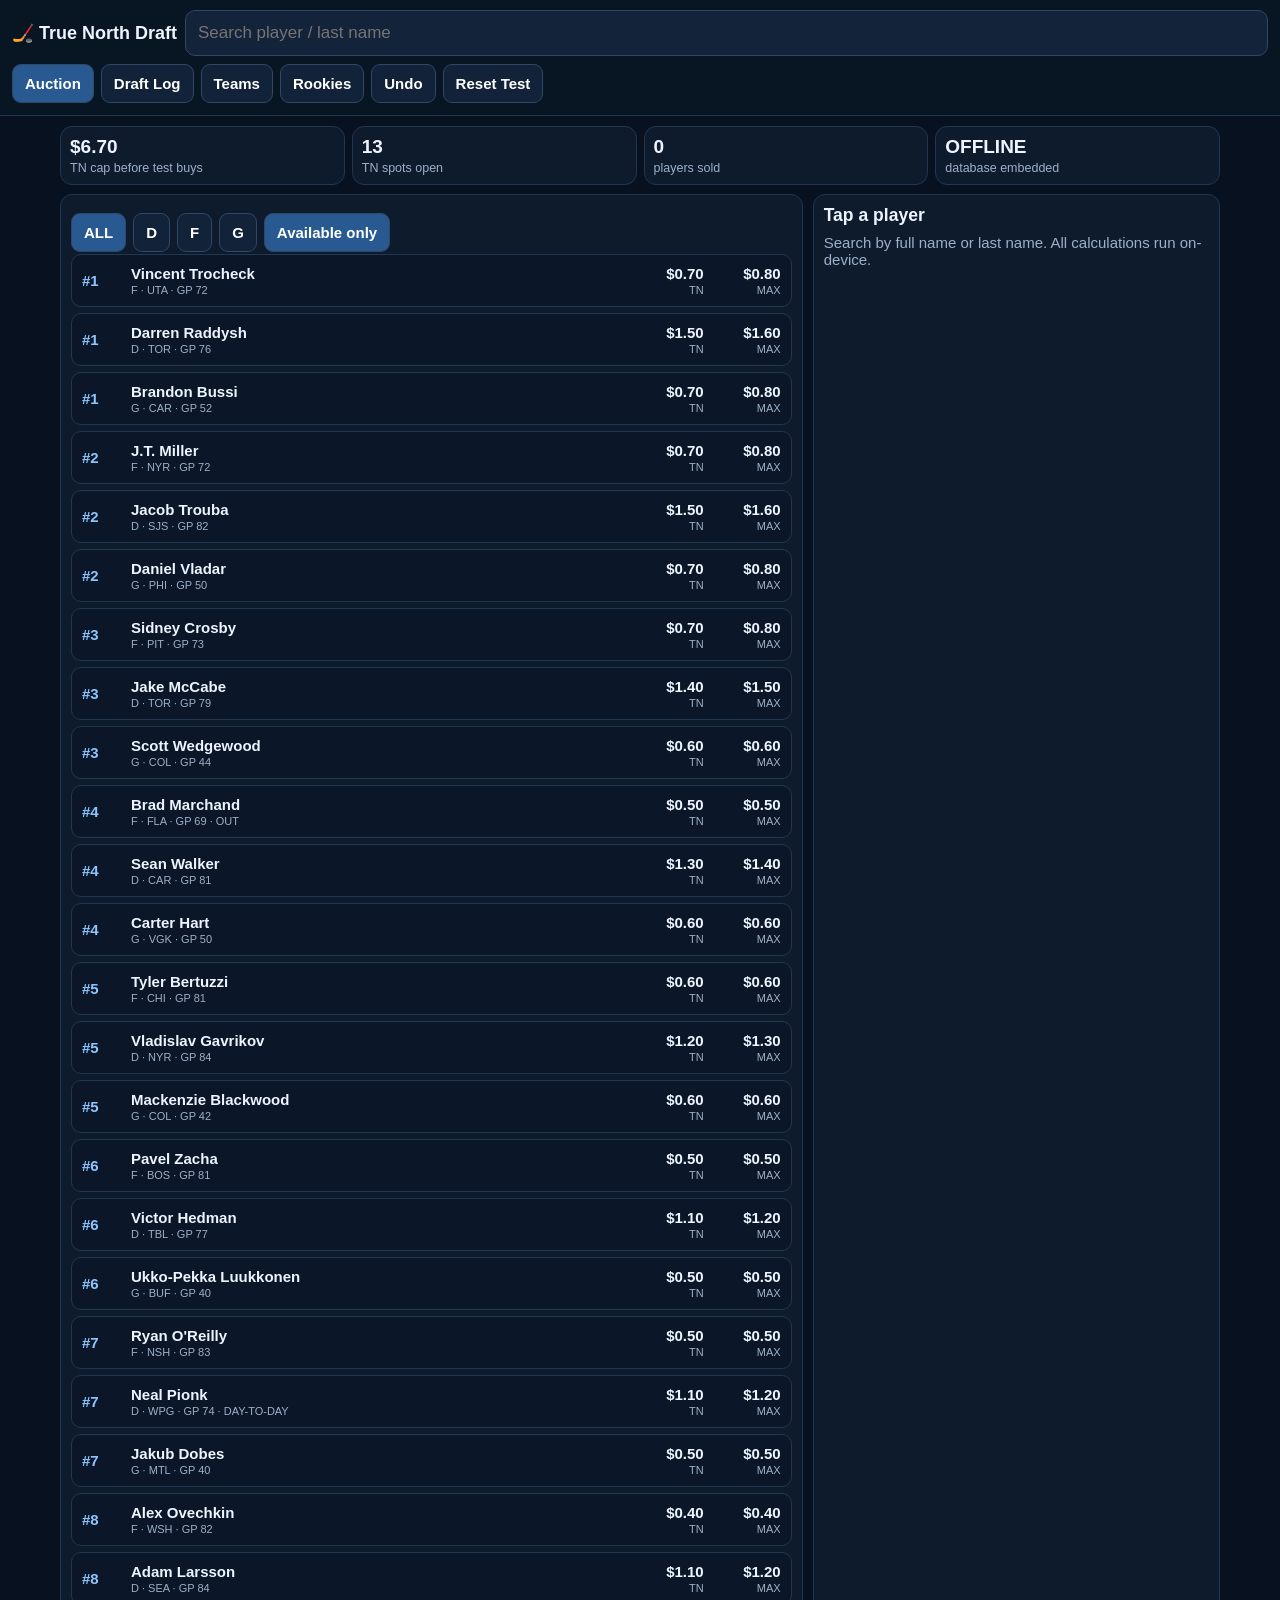
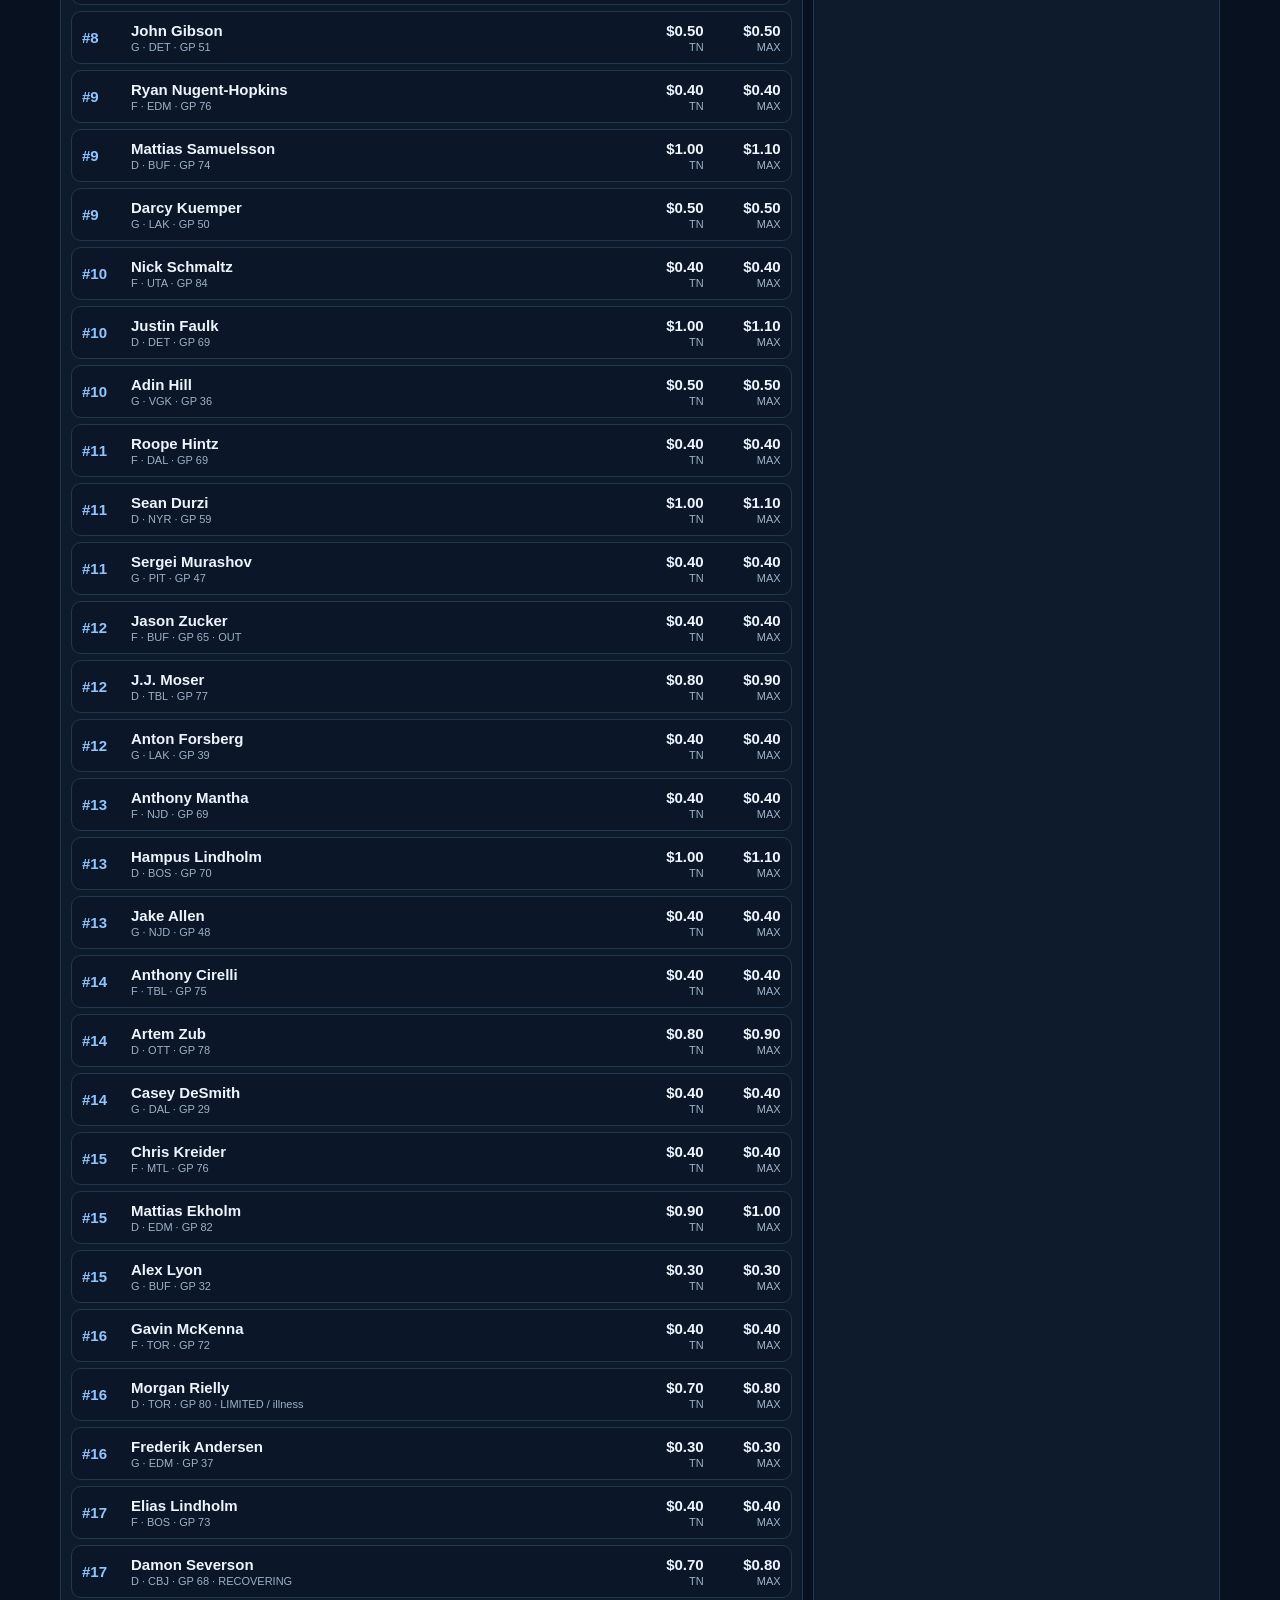
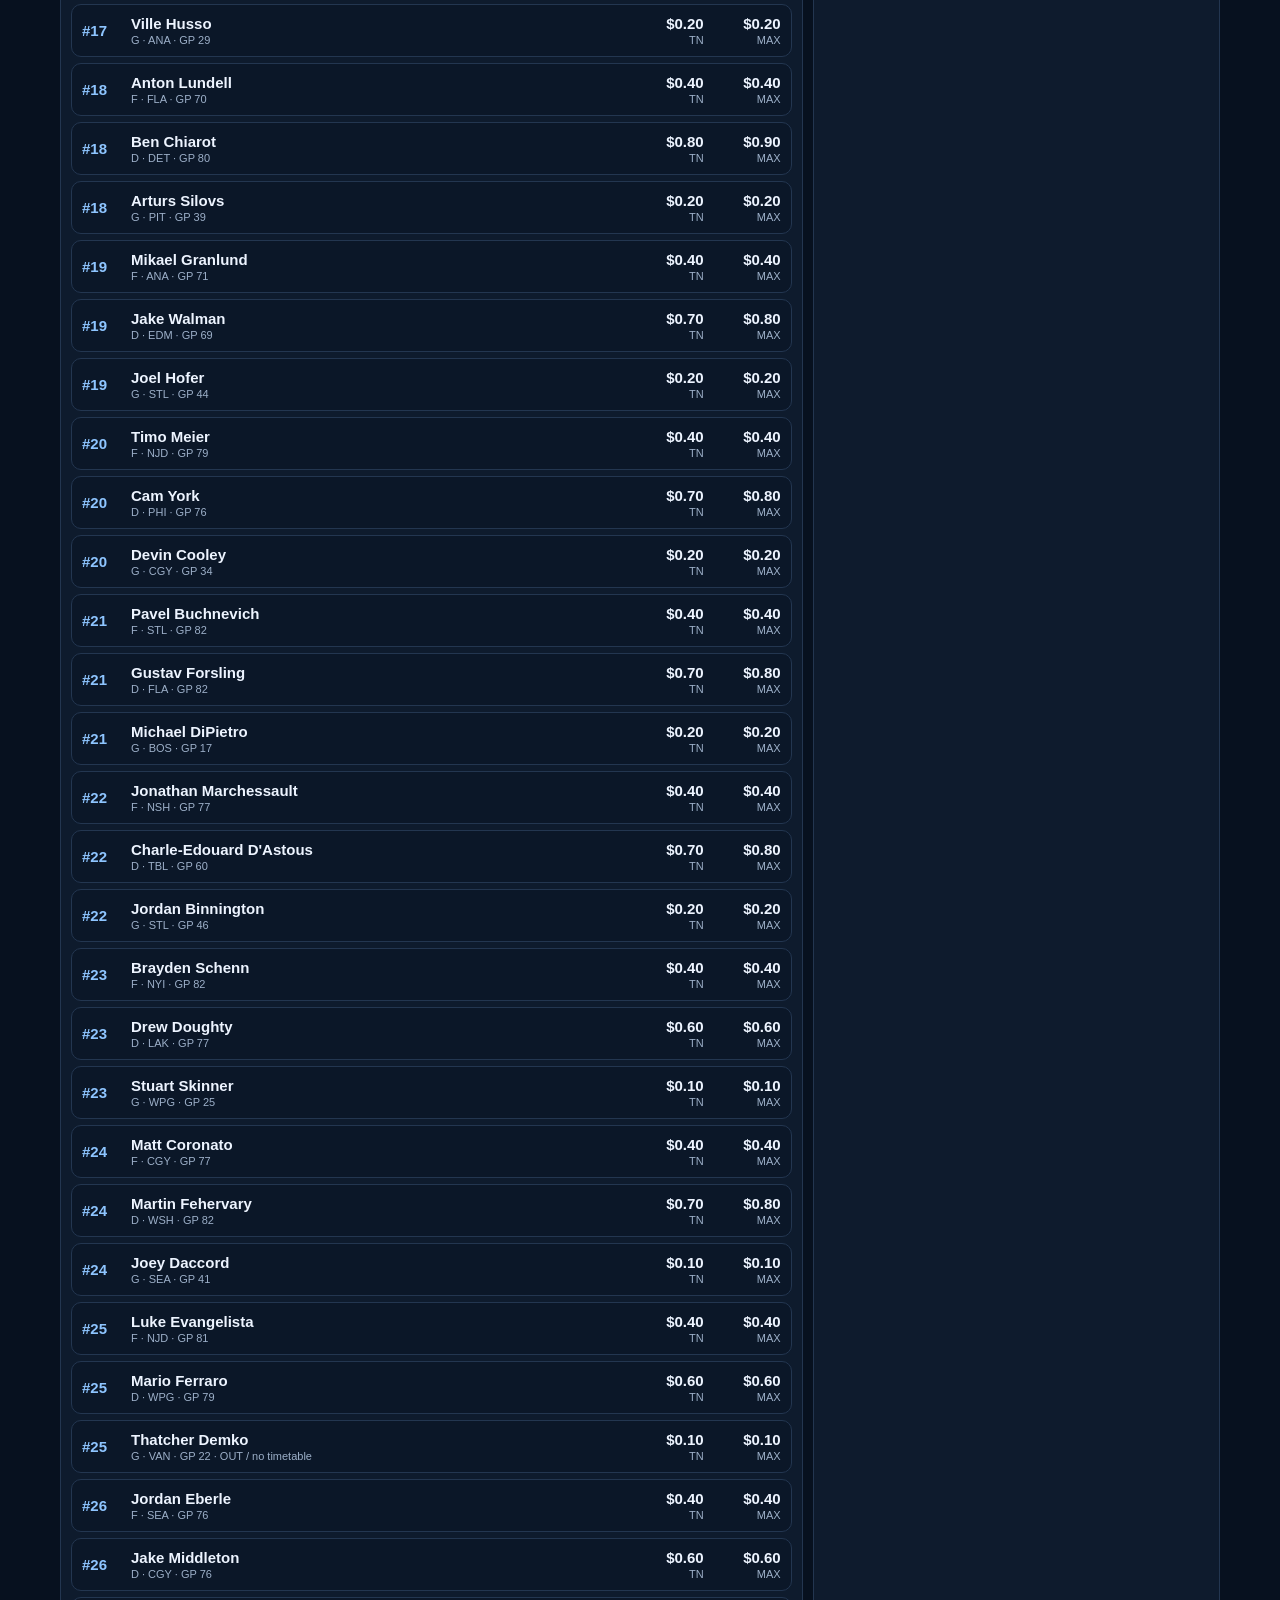
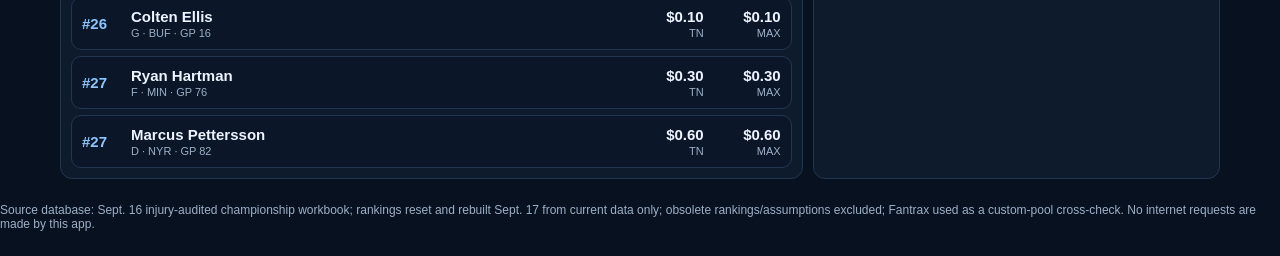
==== index.html @ 1d2c08a3 "Add files via upload" ====
<!doctype html>
<html lang="en">
<head>
<meta charset="utf-8">
<meta name="viewport" content="width=device-width,initial-scale=1,viewport-fit=cover">
<meta name="apple-mobile-web-app-capable" content="yes">
<meta name="apple-mobile-web-app-title" content="True North Draft">
<meta name="theme-color" content="#07111f">
<title>True North Draft Room</title>
<link rel="stylesheet" href="style.css">
</head>
<body>
<div class="top"><div class="row"><div class="brand">🏒 True North Draft</div><input id="q" class="search" placeholder="Search player / last name"></div>
<div class="tabs"><button class="on" data-tab="auction">Auction</button><button data-tab="draft">Draft Log</button><button data-tab="teams">Teams</button><button data-tab="rookies">Rookies</button><button id="undo">Undo</button><button id="reset">Reset Test</button></div></div>
<div class="wrap">
<div id="previewWarning" class="notice"><b>Database loaded in this file.</b> If this message remains visible and buttons do not respond, iPad Files/Quick Look is showing a static preview. The app itself must be opened by a browser/app that executes HTML; the player list below is a static fallback proving the data is embedded.</div>
<div id="summary" class="summary"><div class="stat"><b>$6.70</b><small>TN cap before test buys</small></div><div class="stat"><b>13</b><small>TN spots open</small></div><div class="stat"><b>0</b><small>players sold</small></div><div class="stat"><b>OFFLINE</b><small>database embedded</small></div></div>
<div id="auction" class="tab"><div class="grid"><div class="card"><div class="filters"><button class="on" data-pos="ALL">ALL</button><button data-pos="D">D</button><button data-pos="F">F</button><button data-pos="G">G</button><button id="avail" class="on">Available only</button></div><div id="plist" class="list"><button class="player static-player" type="button" data-player="Vincent Trocheck"><span class="rank">#1</span><span class="pname"><b>Vincent Trocheck</b><small>F · UTA · GP 72</small></span><span class="money">$0.70<small>TN</small></span><span class="money">$0.80<small>MAX</small></span></button>
<button class="player static-player" type="button" data-player="Darren Raddysh"><span class="rank">#1</span><span class="pname"><b>Darren Raddysh</b><small>D · TOR · GP 76</small></span><span class="money">$1.50<small>TN</small></span><span class="money">$1.60<small>MAX</small></span></button>
<button class="player static-player" type="button" data-player="Brandon Bussi"><span class="rank">#1</span><span class="pname"><b>Brandon Bussi</b><small>G · CAR · GP 52</small></span><span class="money">$0.70<small>TN</small></span><span class="money">$0.80<small>MAX</small></span></button>
<button class="player static-player" type="button" data-player="J.T. Miller"><span class="rank">#2</span><span class="pname"><b>J.T. Miller</b><small>F · NYR · GP 72</small></span><span class="money">$0.70<small>TN</small></span><span class="money">$0.80<small>MAX</small></span></button>
<button class="player static-player" type="button" data-player="Jacob Trouba"><span class="rank">#2</span><span class="pname"><b>Jacob Trouba</b><small>D · SJS · GP 82</small></span><span class="money">$1.50<small>TN</small></span><span class="money">$1.60<small>MAX</small></span></button>
<button class="player static-player" type="button" data-player="Daniel Vladar"><span class="rank">#2</span><span class="pname"><b>Daniel Vladar</b><small>G · PHI · GP 50</small></span><span class="money">$0.70<small>TN</small></span><span class="money">$0.80<small>MAX</small></span></button>
<button class="player static-player" type="button" data-player="Sidney Crosby"><span class="rank">#3</span><span class="pname"><b>Sidney Crosby</b><small>F · PIT · GP 73</small></span><span class="money">$0.70<small>TN</small></span><span class="money">$0.80<small>MAX</small></span></button>
<button class="player static-player" type="button" data-player="Jake McCabe"><span class="rank">#3</span><span class="pname"><b>Jake McCabe</b><small>D · TOR · GP 79</small></span><span class="money">$1.40<small>TN</small></span><span class="money">$1.50<small>MAX</small></span></button>
<button class="player static-player" type="button" data-player="Scott Wedgewood"><span class="rank">#3</span><span class="pname"><b>Scott Wedgewood</b><small>G · COL · GP 44</small></span><span class="money">$0.60<small>TN</small></span><span class="money">$0.60<small>MAX</small></span></button>
<button class="player static-player" type="button" data-player="Brad Marchand"><span class="rank">#4</span><span class="pname"><b>Brad Marchand</b><small>F · FLA · GP 69 · OUT</small></span><span class="money">$0.50<small>TN</small></span><span class="money">$0.50<small>MAX</small></span></button>
<button class="player static-player" type="button" data-player="Sean Walker"><span class="rank">#4</span><span class="pname"><b>Sean Walker</b><small>D · CAR · GP 81</small></span><span class="money">$1.30<small>TN</small></span><span class="money">$1.40<small>MAX</small></span></button>
<button class="player static-player" type="button" data-player="Carter Hart"><span class="rank">#4</span><span class="pname"><b>Carter Hart</b><small>G · VGK · GP 50</small></span><span class="money">$0.60<small>TN</small></span><span class="money">$0.60<small>MAX</small></span></button>
<button class="player static-player" type="button" data-player="Tyler Bertuzzi"><span class="rank">#5</span><span class="pname"><b>Tyler Bertuzzi</b><small>F · CHI · GP 81</small></span><span class="money">$0.60<small>TN</small></span><span class="money">$0.60<small>MAX</small></span></button>
<button class="player static-player" type="button" data-player="Vladislav Gavrikov"><span class="rank">#5</span><span class="pname"><b>Vladislav Gavrikov</b><small>D · NYR · GP 84</small></span><span class="money">$1.20<small>TN</small></span><span class="money">$1.30<small>MAX</small></span></button>
<button class="player static-player" type="button" data-player="Mackenzie Blackwood"><span class="rank">#5</span><span class="pname"><b>Mackenzie Blackwood</b><small>G · COL · GP 42</small></span><span class="money">$0.60<small>TN</small></span><span class="money">$0.60<small>MAX</small></span></button>
<button class="player static-player" type="button" data-player="Pavel Zacha"><span class="rank">#6</span><span class="pname"><b>Pavel Zacha</b><small>F · BOS · GP 81</small></span><span class="money">$0.50<small>TN</small></span><span class="money">$0.50<small>MAX</small></span></button>
<button class="player static-player" type="button" data-player="Victor Hedman"><span class="rank">#6</span><span class="pname"><b>Victor Hedman</b><small>D · TBL · GP 77</small></span><span class="money">$1.10<small>TN</small></span><span class="money">$1.20<small>MAX</small></span></button>
<button class="player static-player" type="button" data-player="Ukko-Pekka Luukkonen"><span class="rank">#6</span><span class="pname"><b>Ukko-Pekka Luukkonen</b><small>G · BUF · GP 40</small></span><span class="money">$0.50<small>TN</small></span><span class="money">$0.50<small>MAX</small></span></button>
<button class="player static-player" type="button" data-player="Ryan O&#x27;Reilly"><span class="rank">#7</span><span class="pname"><b>Ryan O&#x27;Reilly</b><small>F · NSH · GP 83</small></span><span class="money">$0.50<small>TN</small></span><span class="money">$0.50<small>MAX</small></span></button>
<button class="player static-player" type="button" data-player="Neal Pionk"><span class="rank">#7</span><span class="pname"><b>Neal Pionk</b><small>D · WPG · GP 74 · DAY-TO-DAY</small></span><span class="money">$1.10<small>TN</small></span><span class="money">$1.20<small>MAX</small></span></button>
<button class="player static-player" type="button" data-player="Jakub Dobes"><span class="rank">#7</span><span class="pname"><b>Jakub Dobes</b><small>G · MTL · GP 40</small></span><span class="money">$0.50<small>TN</small></span><span class="money">$0.50<small>MAX</small></span></button>
<button class="player static-player" type="button" data-player="Alex Ovechkin"><span class="rank">#8</span><span class="pname"><b>Alex Ovechkin</b><small>F · WSH · GP 82</small></span><span class="money">$0.40<small>TN</small></span><span class="money">$0.40<small>MAX</small></span></button>
<button class="player static-player" type="button" data-player="Adam Larsson"><span class="rank">#8</span><span class="pname"><b>Adam Larsson</b><small>D · SEA · GP 84</small></span><span class="money">$1.10<small>TN</small></span><span class="money">$1.20<small>MAX</small></span></button>
<button class="player static-player" type="button" data-player="John Gibson"><span class="rank">#8</span><span class="pname"><b>John Gibson</b><small>G · DET · GP 51</small></span><span class="money">$0.50<small>TN</small></span><span class="money">$0.50<small>MAX</small></span></button>
<button class="player static-player" type="button" data-player="Ryan Nugent-Hopkins"><span class="rank">#9</span><span class="pname"><b>Ryan Nugent-Hopkins</b><small>F · EDM · GP 76</small></span><span class="money">$0.40<small>TN</small></span><span class="money">$0.40<small>MAX</small></span></button>
<button class="player static-player" type="button" data-player="Mattias Samuelsson"><span class="rank">#9</span><span class="pname"><b>Mattias Samuelsson</b><small>D · BUF · GP 74</small></span><span class="money">$1.00<small>TN</small></span><span class="money">$1.10<small>MAX</small></span></button>
<button class="player static-player" type="button" data-player="Darcy Kuemper"><span class="rank">#9</span><span class="pname"><b>Darcy Kuemper</b><small>G · LAK · GP 50</small></span><span class="money">$0.50<small>TN</small></span><span class="money">$0.50<small>MAX</small></span></button>
<button class="player static-player" type="button" data-player="Nick Schmaltz"><span class="rank">#10</span><span class="pname"><b>Nick Schmaltz</b><small>F · UTA · GP 84</small></span><span class="money">$0.40<small>TN</small></span><span class="money">$0.40<small>MAX</small></span></button>
<button class="player static-player" type="button" data-player="Justin Faulk"><span class="rank">#10</span><span class="pname"><b>Justin Faulk</b><small>D · DET · GP 69</small></span><span class="money">$1.00<small>TN</small></span><span class="money">$1.10<small>MAX</small></span></button>
<button class="player static-player" type="button" data-player="Adin Hill"><span class="rank">#10</span><span class="pname"><b>Adin Hill</b><small>G · VGK · GP 36</small></span><span class="money">$0.50<small>TN</small></span><span class="money">$0.50<small>MAX</small></span></button>
<button class="player static-player" type="button" data-player="Roope Hintz"><span class="rank">#11</span><span class="pname"><b>Roope Hintz</b><small>F · DAL · GP 69</small></span><span class="money">$0.40<small>TN</small></span><span class="money">$0.40<small>MAX</small></span></button>
<button class="player static-player" type="button" data-player="Sean Durzi"><span class="rank">#11</span><span class="pname"><b>Sean Durzi</b><small>D · NYR · GP 59</small></span><span class="money">$1.00<small>TN</small></span><span class="money">$1.10<small>MAX</small></span></button>
<button class="player static-player" type="button" data-player="Sergei Murashov"><span class="rank">#11</span><span class="pname"><b>Sergei Murashov</b><small>G · PIT · GP 47</small></span><span class="money">$0.40<small>TN</small></span><span class="money">$0.40<small>MAX</small></span></button>
<button class="player static-player" type="button" data-player="Jason Zucker"><span class="rank">#12</span><span class="pname"><b>Jason Zucker</b><small>F · BUF · GP 65 · OUT</small></span><span class="money">$0.40<small>TN</small></span><span class="money">$0.40<small>MAX</small></span></button>
<button class="player static-player" type="button" data-player="J.J. Moser"><span class="rank">#12</span><span class="pname"><b>J.J. Moser</b><small>D · TBL · GP 77</small></span><span class="money">$0.80<small>TN</small></span><span class="money">$0.90<small>MAX</small></span></button>
<button class="player static-player" type="button" data-player="Anton Forsberg"><span class="rank">#12</span><span class="pname"><b>Anton Forsberg</b><small>G · LAK · GP 39</small></span><span class="money">$0.40<small>TN</small></span><span class="money">$0.40<small>MAX</small></span></button>
<button class="player static-player" type="button" data-player="Anthony Mantha"><span class="rank">#13</span><span class="pname"><b>Anthony Mantha</b><small>F · NJD · GP 69</small></span><span class="money">$0.40<small>TN</small></span><span class="money">$0.40<small>MAX</small></span></button>
<button class="player static-player" type="button" data-player="Hampus Lindholm"><span class="rank">#13</span><span class="pname"><b>Hampus Lindholm</b><small>D · BOS · GP 70</small></span><span class="money">$1.00<small>TN</small></span><span class="money">$1.10<small>MAX</small></span></button>
<button class="player static-player" type="button" data-player="Jake Allen"><span class="rank">#13</span><span class="pname"><b>Jake Allen</b><small>G · NJD · GP 48</small></span><span class="money">$0.40<small>TN</small></span><span class="money">$0.40<small>MAX</small></span></button>
<button class="player static-player" type="button" data-player="Anthony Cirelli"><span class="rank">#14</span><span class="pname"><b>Anthony Cirelli</b><small>F · TBL · GP 75</small></span><span class="money">$0.40<small>TN</small></span><span class="money">$0.40<small>MAX</small></span></button>
<button class="player static-player" type="button" data-player="Artem Zub"><span class="rank">#14</span><span class="pname"><b>Artem Zub</b><small>D · OTT · GP 78</small></span><span class="money">$0.80<small>TN</small></span><span class="money">$0.90<small>MAX</small></span></button>
<button class="player static-player" type="button" data-player="Casey DeSmith"><span class="rank">#14</span><span class="pname"><b>Casey DeSmith</b><small>G · DAL · GP 29</small></span><span class="money">$0.40<small>TN</small></span><span class="money">$0.40<small>MAX</small></span></button>
<button class="player static-player" type="button" data-player="Chris Kreider"><span class="rank">#15</span><span class="pname"><b>Chris Kreider</b><small>F · MTL · GP 76</small></span><span class="money">$0.40<small>TN</small></span><span class="money">$0.40<small>MAX</small></span></button>
<button class="player static-player" type="button" data-player="Mattias Ekholm"><span class="rank">#15</span><span class="pname"><b>Mattias Ekholm</b><small>D · EDM · GP 82</small></span><span class="money">$0.90<small>TN</small></span><span class="money">$1.00<small>MAX</small></span></button>
<button class="player static-player" type="button" data-player="Alex Lyon"><span class="rank">#15</span><span class="pname"><b>Alex Lyon</b><small>G · BUF · GP 32</small></span><span class="money">$0.30<small>TN</small></span><span class="money">$0.30<small>MAX</small></span></button>
<button class="player static-player" type="button" data-player="Gavin McKenna"><span class="rank">#16</span><span class="pname"><b>Gavin McKenna</b><small>F · TOR · GP 72</small></span><span class="money">$0.40<small>TN</small></span><span class="money">$0.40<small>MAX</small></span></button>
<button class="player static-player" type="button" data-player="Morgan Rielly"><span class="rank">#16</span><span class="pname"><b>Morgan Rielly</b><small>D · TOR · GP 80 · LIMITED / illness</small></span><span class="money">$0.70<small>TN</small></span><span class="money">$0.80<small>MAX</small></span></button>
<button class="player static-player" type="button" data-player="Frederik Andersen"><span class="rank">#16</span><span class="pname"><b>Frederik Andersen</b><small>G · EDM · GP 37</small></span><span class="money">$0.30<small>TN</small></span><span class="money">$0.30<small>MAX</small></span></button>
<button class="player static-player" type="button" data-player="Elias Lindholm"><span class="rank">#17</span><span class="pname"><b>Elias Lindholm</b><small>F · BOS · GP 73</small></span><span class="money">$0.40<small>TN</small></span><span class="money">$0.40<small>MAX</small></span></button>
<button class="player static-player" type="button" data-player="Damon Severson"><span class="rank">#17</span><span class="pname"><b>Damon Severson</b><small>D · CBJ · GP 68 · RECOVERING</small></span><span class="money">$0.70<small>TN</small></span><span class="money">$0.80<small>MAX</small></span></button>
<button class="player static-player" type="button" data-player="Ville Husso"><span class="rank">#17</span><span class="pname"><b>Ville Husso</b><small>G · ANA · GP 29</small></span><span class="money">$0.20<small>TN</small></span><span class="money">$0.20<small>MAX</small></span></button>
<button class="player static-player" type="button" data-player="Anton Lundell"><span class="rank">#18</span><span class="pname"><b>Anton Lundell</b><small>F · FLA · GP 70</small></span><span class="money">$0.40<small>TN</small></span><span class="money">$0.40<small>MAX</small></span></button>
<button class="player static-player" type="button" data-player="Ben Chiarot"><span class="rank">#18</span><span class="pname"><b>Ben Chiarot</b><small>D · DET · GP 80</small></span><span class="money">$0.80<small>TN</small></span><span class="money">$0.90<small>MAX</small></span></button>
<button class="player static-player" type="button" data-player="Arturs Silovs"><span class="rank">#18</span><span class="pname"><b>Arturs Silovs</b><small>G · PIT · GP 39</small></span><span class="money">$0.20<small>TN</small></span><span class="money">$0.20<small>MAX</small></span></button>
<button class="player static-player" type="button" data-player="Mikael Granlund"><span class="rank">#19</span><span class="pname"><b>Mikael Granlund</b><small>F · ANA · GP 71</small></span><span class="money">$0.40<small>TN</small></span><span class="money">$0.40<small>MAX</small></span></button>
<button class="player static-player" type="button" data-player="Jake Walman"><span class="rank">#19</span><span class="pname"><b>Jake Walman</b><small>D · EDM · GP 69</small></span><span class="money">$0.70<small>TN</small></span><span class="money">$0.80<small>MAX</small></span></button>
<button class="player static-player" type="button" data-player="Joel Hofer"><span class="rank">#19</span><span class="pname"><b>Joel Hofer</b><small>G · STL · GP 44</small></span><span class="money">$0.20<small>TN</small></span><span class="money">$0.20<small>MAX</small></span></button>
<button class="player static-player" type="button" data-player="Timo Meier"><span class="rank">#20</span><span class="pname"><b>Timo Meier</b><small>F · NJD · GP 79</small></span><span class="money">$0.40<small>TN</small></span><span class="money">$0.40<small>MAX</small></span></button>
<button class="player static-player" type="button" data-player="Cam York"><span class="rank">#20</span><span class="pname"><b>Cam York</b><small>D · PHI · GP 76</small></span><span class="money">$0.70<small>TN</small></span><span class="money">$0.80<small>MAX</small></span></button>
<button class="player static-player" type="button" data-player="Devin Cooley"><span class="rank">#20</span><span class="pname"><b>Devin Cooley</b><small>G · CGY · GP 34</small></span><span class="money">$0.20<small>TN</small></span><span class="money">$0.20<small>MAX</small></span></button>
<button class="player static-player" type="button" data-player="Pavel Buchnevich"><span class="rank">#21</span><span class="pname"><b>Pavel Buchnevich</b><small>F · STL · GP 82</small></span><span class="money">$0.40<small>TN</small></span><span class="money">$0.40<small>MAX</small></span></button>
<button class="player static-player" type="button" data-player="Gustav Forsling"><span class="rank">#21</span><span class="pname"><b>Gustav Forsling</b><small>D · FLA · GP 82</small></span><span class="money">$0.70<small>TN</small></span><span class="money">$0.80<small>MAX</small></span></button>
<button class="player static-player" type="button" data-player="Michael DiPietro"><span class="rank">#21</span><span class="pname"><b>Michael DiPietro</b><small>G · BOS · GP 17</small></span><span class="money">$0.20<small>TN</small></span><span class="money">$0.20<small>MAX</small></span></button>
<button class="player static-player" type="button" data-player="Jonathan Marchessault"><span class="rank">#22</span><span class="pname"><b>Jonathan Marchessault</b><small>F · NSH · GP 77</small></span><span class="money">$0.40<small>TN</small></span><span class="money">$0.40<small>MAX</small></span></button>
<button class="player static-player" type="button" data-player="Charle-Edouard D&#x27;Astous"><span class="rank">#22</span><span class="pname"><b>Charle-Edouard D&#x27;Astous</b><small>D · TBL · GP 60</small></span><span class="money">$0.70<small>TN</small></span><span class="money">$0.80<small>MAX</small></span></button>
<button class="player static-player" type="button" data-player="Jordan Binnington"><span class="rank">#22</span><span class="pname"><b>Jordan Binnington</b><small>G · STL · GP 46</small></span><span class="money">$0.20<small>TN</small></span><span class="money">$0.20<small>MAX</small></span></button>
<button class="player static-player" type="button" data-player="Brayden Schenn"><span class="rank">#23</span><span class="pname"><b>Brayden Schenn</b><small>F · NYI · GP 82</small></span><span class="money">$0.40<small>TN</small></span><span class="money">$0.40<small>MAX</small></span></button>
<button class="player static-player" type="button" data-player="Drew Doughty"><span class="rank">#23</span><span class="pname"><b>Drew Doughty</b><small>D · LAK · GP 77</small></span><span class="money">$0.60<small>TN</small></span><span class="money">$0.60<small>MAX</small></span></button>
<button class="player static-player" type="button" data-player="Stuart Skinner"><span class="rank">#23</span><span class="pname"><b>Stuart Skinner</b><small>G · WPG · GP 25</small></span><span class="money">$0.10<small>TN</small></span><span class="money">$0.10<small>MAX</small></span></button>
<button class="player static-player" type="button" data-player="Matt Coronato"><span class="rank">#24</span><span class="pname"><b>Matt Coronato</b><small>F · CGY · GP 77</small></span><span class="money">$0.40<small>TN</small></span><span class="money">$0.40<small>MAX</small></span></button>
<button class="player static-player" type="button" data-player="Martin Fehervary"><span class="rank">#24</span><span class="pname"><b>Martin Fehervary</b><small>D · WSH · GP 82</small></span><span class="money">$0.70<small>TN</small></span><span class="money">$0.80<small>MAX</small></span></button>
<button class="player static-player" type="button" data-player="Joey Daccord"><span class="rank">#24</span><span class="pname"><b>Joey Daccord</b><small>G · SEA · GP 41</small></span><span class="money">$0.10<small>TN</small></span><span class="money">$0.10<small>MAX</small></span></button>
<button class="player static-player" type="button" data-player="Luke Evangelista"><span class="rank">#25</span><span class="pname"><b>Luke Evangelista</b><small>F · NJD · GP 81</small></span><span class="money">$0.40<small>TN</small></span><span class="money">$0.40<small>MAX</small></span></button>
<button class="player static-player" type="button" data-player="Mario Ferraro"><span class="rank">#25</span><span class="pname"><b>Mario Ferraro</b><small>D · WPG · GP 79</small></span><span class="money">$0.60<small>TN</small></span><span class="money">$0.60<small>MAX</small></span></button>
<button class="player static-player" type="button" data-player="Thatcher Demko"><span class="rank">#25</span><span class="pname"><b>Thatcher Demko</b><small>G · VAN · GP 22 · OUT / no timetable</small></span><span class="money">$0.10<small>TN</small></span><span class="money">$0.10<small>MAX</small></span></button>
<button class="player static-player" type="button" data-player="Jordan Eberle"><span class="rank">#26</span><span class="pname"><b>Jordan Eberle</b><small>F · SEA · GP 76</small></span><span class="money">$0.40<small>TN</small></span><span class="money">$0.40<small>MAX</small></span></button>
<button class="player static-player" type="button" data-player="Jake Middleton"><span class="rank">#26</span><span class="pname"><b>Jake Middleton</b><small>D · CGY · GP 76</small></span><span class="money">$0.60<small>TN</small></span><span class="money">$0.60<small>MAX</small></span></button>
<button class="player static-player" type="button" data-player="Colten Ellis"><span class="rank">#26</span><span class="pname"><b>Colten Ellis</b><small>G · BUF · GP 16</small></span><span class="money">$0.10<small>TN</small></span><span class="money">$0.10<small>MAX</small></span></button>
<button class="player static-player" type="button" data-player="Ryan Hartman"><span class="rank">#27</span><span class="pname"><b>Ryan Hartman</b><small>F · MIN · GP 76</small></span><span class="money">$0.30<small>TN</small></span><span class="money">$0.30<small>MAX</small></span></button>
<button class="player static-player" type="button" data-player="Marcus Pettersson"><span class="rank">#27</span><span class="pname"><b>Marcus Pettersson</b><small>D · NYR · GP 82</small></span><span class="money">$0.60<small>TN</small></span><span class="money">$0.60<small>MAX</small></span></button></div></div>
<div id="detail" class="card detail"><h3>Tap a player</h3><div class="muted">Search by full name or last name. All calculations run on-device.</div></div></div></div>
<div id="draft" class="tab hidden"><div class="card"><h3>Test Draft Log</h3><div id="draftlog"></div></div></div>
<div id="teams" class="tab hidden"><div id="teamgrid" class="teams"></div></div>
<div id="rookies" class="tab hidden"><div class="card"><h3>Rookie Board <small class="muted">30 ranked prospects</small></h3><div id="rlist" class="list"><div class="player rookie-static"><span class="rank">#1</span><span class="pname"><b>Gavin McKenna</b><small>TOR • 2026 • Rd 1, pick 1 in round • #1 overall</small><small>Exceptional consensus No. 1: preferred scouting sources and draft pedigree align; statistics are supporting evidence only.</small></span><span>F</span><span></span></div><div class="player rookie-static"><span class="rank">#2</span><span class="pname"><b>Ivar Stenberg</b><small>SJS • 2026 • Rd 1, pick 2 in round • #2 overall</small><small>Exceptional consensus No. 2. Strong evaluator convergence is decisive and is not overridden by pool-position adjustments or statistics.</small></span><span>F</span><span></span></div><div class="player rookie-static"><span class="rank">#3</span><span class="pname"><b>Chase Reid</b><small>SEA • 2026 • Rd 1, pick 7 in round • #7 overall</small><small>First defenseman: preferred scouts project No. 1-D/dynamic top-end upside; Central Scouting and Dobber strongly corroborate. Elite offensive/PP1 archetype fits True North.</small></span><span>D</span><span></span></div><div class="player rookie-static"><span class="rank">#4</span><span class="pname"><b>Carson Carels</b><small>CGY • 2026 • Rd 1, pick 6 in round • #6 overall</small><small>Button-level No. 1-D projection plus strong Central Scouting placement. High-end offensive/PP potential; ranked from scouting projection, not junior production.</small></span><span>D</span><span></span></div><div class="player rookie-static"><span class="rank">#5</span><span class="pname"><b>Alberts Smits</b><small>NYR • 2026 • Rd 1, pick 5 in round • #5 overall</small><small>Elite 2026 scouting/draft pedigree, Central Scouting No. 2 International and top-pair projection. Dobber disagreement is an audit flag, not an automatic downgrade.</small></span><span>D</span><span></span></div><div class="player rookie-static"><span class="rank">#6</span><span class="pname"><b>Daxon Rudolph</b><small>BUF • 2026 • Rd 1, pick 4 in round • #4 overall</small><small>Very high ceiling and elite recent pedigree. Preferred scouting keeps him in the premium D tier; production supports but does not drive the rank.</small></span><span>D</span><span></span></div><div class="player rookie-static"><span class="rank">#7</span><span class="pname"><b>Caleb Malhotra</b><small>VAN • 2026 • Rd 1, pick 3 in round • #3 overall</small><small>Top 2026 draft/scouting pedigree and strong forward projection; ranked ahead of older prospects whose case relies more heavily on development statistics.</small></span><span>F</span><span></span></div><div class="player rookie-static"><span class="rank">#8</span><span class="pname"><b>Jake O'Brien</b><small>SEA • 2025 • Rd 1, pick 8 in round • #8 overall</small><small>Strong 2025 scouting/draft pedigree plus Dobber Blue Chip designation; broad high-end prospect support.</small></span><span>F</span><span></span></div><div class="player rookie-static"><span class="rank">#9</span><span class="pname"><b>Michael Hage</b><small>MTL • 2024 • Rd 1, pick 21 in round • #21 overall</small><small>Strong original scouting pedigree plus Dobber Blue Chip. Later development confirms rather than replaces the original evaluation.</small></span><span>F</span><span></span></div><div class="player rookie-static"><span class="rank">#10</span><span class="pname"><b>Jackson Smith</b><small>CBJ • 2025 • Rd 1, pick 14 in round • #14 overall</small><small>Strong first-round scouting pedigree plus Dobber Blue Chip and top-pair/offensive-D projection; fits the star-offense D screen.</small></span><span>D</span><span></span></div><div class="player rookie-static"><span class="rank">#11</span><span class="pname"><b>Viggo Bjorck</b><small>WPG • 2026 • Rd 1, pick 8 in round • #8 overall</small><small>Strong recent 2026 scouting/draft pedigree. Statistics remain secondary to the evaluator consensus.</small></span><span>F</span><span></span></div><div class="player rookie-static"><span class="rank">#12</span><span class="pname"><b>Konsta Helenius</b><small>BUF • 2024 • Rd 1, pick 14 in round • #14 overall</small><small>Strong draft-year scouting plus Dobber Blue Chip and high certainty; pro development is confirmation, not the ranking foundation.</small></span><span>F</span><span></span></div><div class="player rookie-static"><span class="rank">#13</span><span class="pname"><b>Keaton Verhoeff</b><small>SJS • 2026 • Rd 1, pick 9 in round • #9 overall</small><small>Excellent 2026 primary scouting and top-pair projection; slightly below the D prospects with stronger No. 1/offensive-driver convergence.</small></span><span>D</span><span></span></div><div class="player rookie-static"><span class="rank">#14</span><span class="pname"><b>Alexander Zharovsky</b><small>MTL • 2025 • Rd 2, pick — in round • #34 overall</small><small>Dobber Blue Chip and strong offensive projection; lower draft capital keeps some translation uncertainty.</small></span><span>F</span><span></span></div><div class="player rookie-static"><span class="rank">#15</span><span class="pname"><b>Cole Reschny</b><small>CGY • 2025 • Rd 1, pick 18 in round • #18 overall</small><small>Dobber Blue Chip plus good first-round scouting pedigree and certainty.</small></span><span>F</span><span></span></div><div class="player rookie-static"><span class="rank">#16</span><span class="pname"><b>Roman Kantserov</b><small>CHI • 2023 • Rd 2, pick — in round • #44 overall</small><small>Dobber Blue Chip with strong current prospect support; older second-round pedigree remains a meaningful counterweight.</small></span><span>F</span><span></span></div><div class="player rookie-static"><span class="rank">#17</span><span class="pname"><b>Carter Bear</b><small>DET • 2025 • Rd 1, pick 13 in round • #13 overall</small><small>Strong recent first-round scouting pedigree and useful multicategory forward projection.</small></span><span>F</span><span></span></div><div class="player rookie-static"><span class="rank">#18</span><span class="pname"><b>Andrew Cristall</b><small>WSH • 2023 • Rd 2, pick — in round • #40 overall</small><small>Dobber Blue Chip and high offensive ceiling; original second-round pedigree/translation questions prevent stats from pushing him higher.</small></span><span>F</span><span></span></div><div class="player rookie-static"><span class="rank">#19</span><span class="pname"><b>Justin Carbonneau</b><small>STL • 2025 • Rd 1, pick 19 in round • #19 overall</small><small>First-round scouting pedigree with scoring upside; below prospects with stronger multi-source convergence.</small></span><span>F</span><span></span></div><div class="player rookie-static"><span class="rank">#20</span><span class="pname"><b>Ilya Protas</b><small>WSH • 2024 • Rd 3, pick — in round • #75 overall</small><small>Dobber Blue Chip is a strong inclusion signal, but third-round pedigree means later production alone cannot create elite certainty.</small></span><span>F</span><span></span></div><div class="player rookie-static"><span class="rank">#21</span><span class="pname"><b>Cameron Reid</b><small>NSH • 2025 • Rd 1, pick 21 in round • #21 overall</small><small>First-round offensive-D upside, but weaker preferred-source convergence than the premium D group.</small></span><span>D</span><span></span></div><div class="player rookie-static"><span class="rank">#22</span><span class="pname"><b>Adam Jiricek</b><small>STL • 2024 • Rd 1, pick 16 in round • #16 overall</small><small>Legitimate first-round NHL-D pedigree; less preferred-scout evidence of elite offensive-star/PP1 ceiling than higher D.</small></span><span>D</span><span></span></div><div class="player rookie-static"><span class="rank">#23</span><span class="pname"><b>Dean Letourneau</b><small>BOS • 2024 • Rd 1, pick 25 in round • #25 overall</small><small>First-round pedigree and upside; development is encouraging but secondary to scouting projection.</small></span><span>F</span><span></span></div><div class="player rookie-static"><span class="rank">#24</span><span class="pname"><b>Bradly Nadeau</b><small>CAR • 2023 • Rd 1, pick 30 in round • #30 overall</small><small>Late-first pedigree with goal/PP upside; translation uncertainty limits confidence despite positive development.</small></span><span>F</span><span></span></div><div class="player rookie-static"><span class="rank">#25</span><span class="pname"><b>Joshua Ravensbergen</b><small>SJS • 2025 • Rd 1, pick 30 in round • #30 overall</small><small>First-round goalie pedigree and starter upside; goalie variance and development horizon reduce MIN-draft priority.</small></span><span>G</span><span></span></div><div class="player rookie-static"><span class="rank">#26</span><span class="pname"><b>Max Plante</b><small>DET • 2024 • Rd 2, pick — in round • #47 overall</small><small>Positive development and skill, but second-round pedigree and translation uncertainty keep him below stronger scouting cases.</small></span><span>F</span><span></span></div><div class="player rookie-static"><span class="rank">#27</span><span class="pname"><b>Xavier Villeneuve</b><small>CHI • 2026 • Rd 2, pick — in round • #34 overall</small><small>Interesting offensive-D/PP upside, but second-round capital and lower scouting certainty keep him below premium D targets.</small></span><span>D</span><span></span></div><div class="player rookie-static"><span class="rank">#28</span><span class="pname"><b>Liam Greentree</b><small>NYR • 2024 • Rd 1, pick 26 in round • #26 overall</small><small>First-round scoring prospect; less high-end preferred-source convergence than players above him.</small></span><span>F</span><span></span></div><div class="player rookie-static"><span class="rank">#29</span><span class="pname"><b>Eric Pohlkamp</b><small>SJS • 2023 • Rd 5, pick — in round • #132 overall</small><small>Offensive tools are interesting, but No. 132 draft pedigree is a major translation warning; NCAA production cannot manufacture star-D certainty.</small></span><span>D</span><span></span></div><div class="player rookie-static"><span class="rank">#30</span><span class="pname"><b>Ryan Ufko</b><small>NSH • 2021 • Rd 4, pick — in round • #115 overall</small><small>Older fourth-round D prospect with encouraging pro development; now needs NHL translation evidence to overcome modest original pedigree.</small></span><span>D</span><span></span></div></div></div></div></div></div>
<div class="foot">Source database: Sept. 16 injury-audited championship workbook; rankings reset and rebuilt Sept. 17 from current data only; obsolete rankings/assumptions excluded; Fantrax used as a custom-pool cross-check. No internet requests are made by this app.</div>
</div>
<script src="data.js"></script>
<script src="app.js"></script>
</body></html>
---- style.css ----
:root{--bg:#07111f;--card:#0e1b2d;--line:#233650;--txt:#edf4ff;--mut:#9db0c9;--good:#39d98a;--warn:#ffbf69;--bad:#ff6b6b;--blue:#5aa9ff}
*{box-sizing:border-box;-webkit-tap-highlight-color:transparent}
html,body{margin:0;background:var(--bg);color:var(--txt);font:15px -apple-system,BlinkMacSystemFont,"Segoe UI",sans-serif}
button,input,select{font:inherit;touch-action:manipulation}
.top{position:sticky;top:0;z-index:20;background:#081522;padding:10px 12px;border-bottom:1px solid var(--line)}
.row{display:flex;gap:8px;align-items:center}.brand{font-weight:800;font-size:18px;white-space:nowrap}
.search{flex:1;min-width:0;background:#13233a;color:white;border:1px solid #304765;border-radius:10px;padding:12px;font-size:17px}
.tabs,.filters{display:flex;gap:7px;overflow:auto;margin-top:8px;padding-bottom:2px}
.tabs button,.filters button,.btn{border:1px solid #304765;background:#122238;color:white;border-radius:9px;padding:10px 12px;font-weight:700;white-space:nowrap}
.on{background:#285a91!important}.wrap{padding:10px;max-width:1180px;margin:auto}
.notice{background:#10243d;border:1px solid #34597e;border-radius:10px;padding:10px;margin-bottom:10px}
.summary{display:grid;grid-template-columns:repeat(4,1fr);gap:7px;margin-bottom:9px}.stat,.card{background:var(--card);border:1px solid var(--line);border-radius:12px}
.stat{padding:9px}.stat b{display:block;font-size:19px}.stat small,.muted{color:var(--mut)}
.grid{display:grid;grid-template-columns:1.55fr .85fr;gap:10px}.card{padding:10px}.card h3{margin:0 0 8px}
.list{display:flex;flex-direction:column;gap:6px}
.player{width:100%;display:grid;grid-template-columns:42px 1fr 70px 70px;gap:7px;align-items:center;text-align:left;padding:10px;border:1px solid var(--line);border-radius:10px;background:#0b1728;color:var(--txt)}
.player:active{background:#132c49}.rank{font-weight:800;color:#8ec5ff}.pname{font-weight:700}.pname small,.money small{display:block;color:var(--mut);font-size:11px;font-weight:500;margin-top:2px}.money{text-align:right;font-weight:800}
.detail{position:sticky;top:112px}.big{font-size:23px;font-weight:800}.kv{display:grid;grid-template-columns:1fr 1fr;gap:7px;margin:9px 0}.kv div{background:#0a1626;border-radius:9px;padding:8px}.kv small{display:block;color:var(--mut)}
.bidrow{display:flex;gap:7px;margin-top:10px}.bidrow input,.bidrow select{min-width:0;background:#091523;border:1px solid #304765;color:white;border-radius:8px;padding:11px;font-size:17px}.bidrow input{width:95px}.bidrow select{flex:1}
.good{color:var(--good)}.warn{color:var(--warn)}.bad{color:var(--bad)}.inj{color:var(--warn)}.hidden{display:none!important}
.log{display:flex;justify-content:space-between;padding:8px 0;border-bottom:1px solid #203047}.teams{display:grid;grid-template-columns:repeat(2,1fr);gap:8px}.team{padding:10px;background:#0b1728;border-radius:10px}
#previewWarning{display:block}.js #previewWarning{display:none}
.foot{color:var(--mut);font-size:12px;margin:14px 0 25px}
@media(max-width:850px){.grid{grid-template-columns:1fr}.detail{position:static}.summary{grid-template-columns:repeat(2,1fr)}.brand{font-size:15px}.player{grid-template-columns:38px 1fr 64px 64px}.teams{grid-template-columns:1fr}}
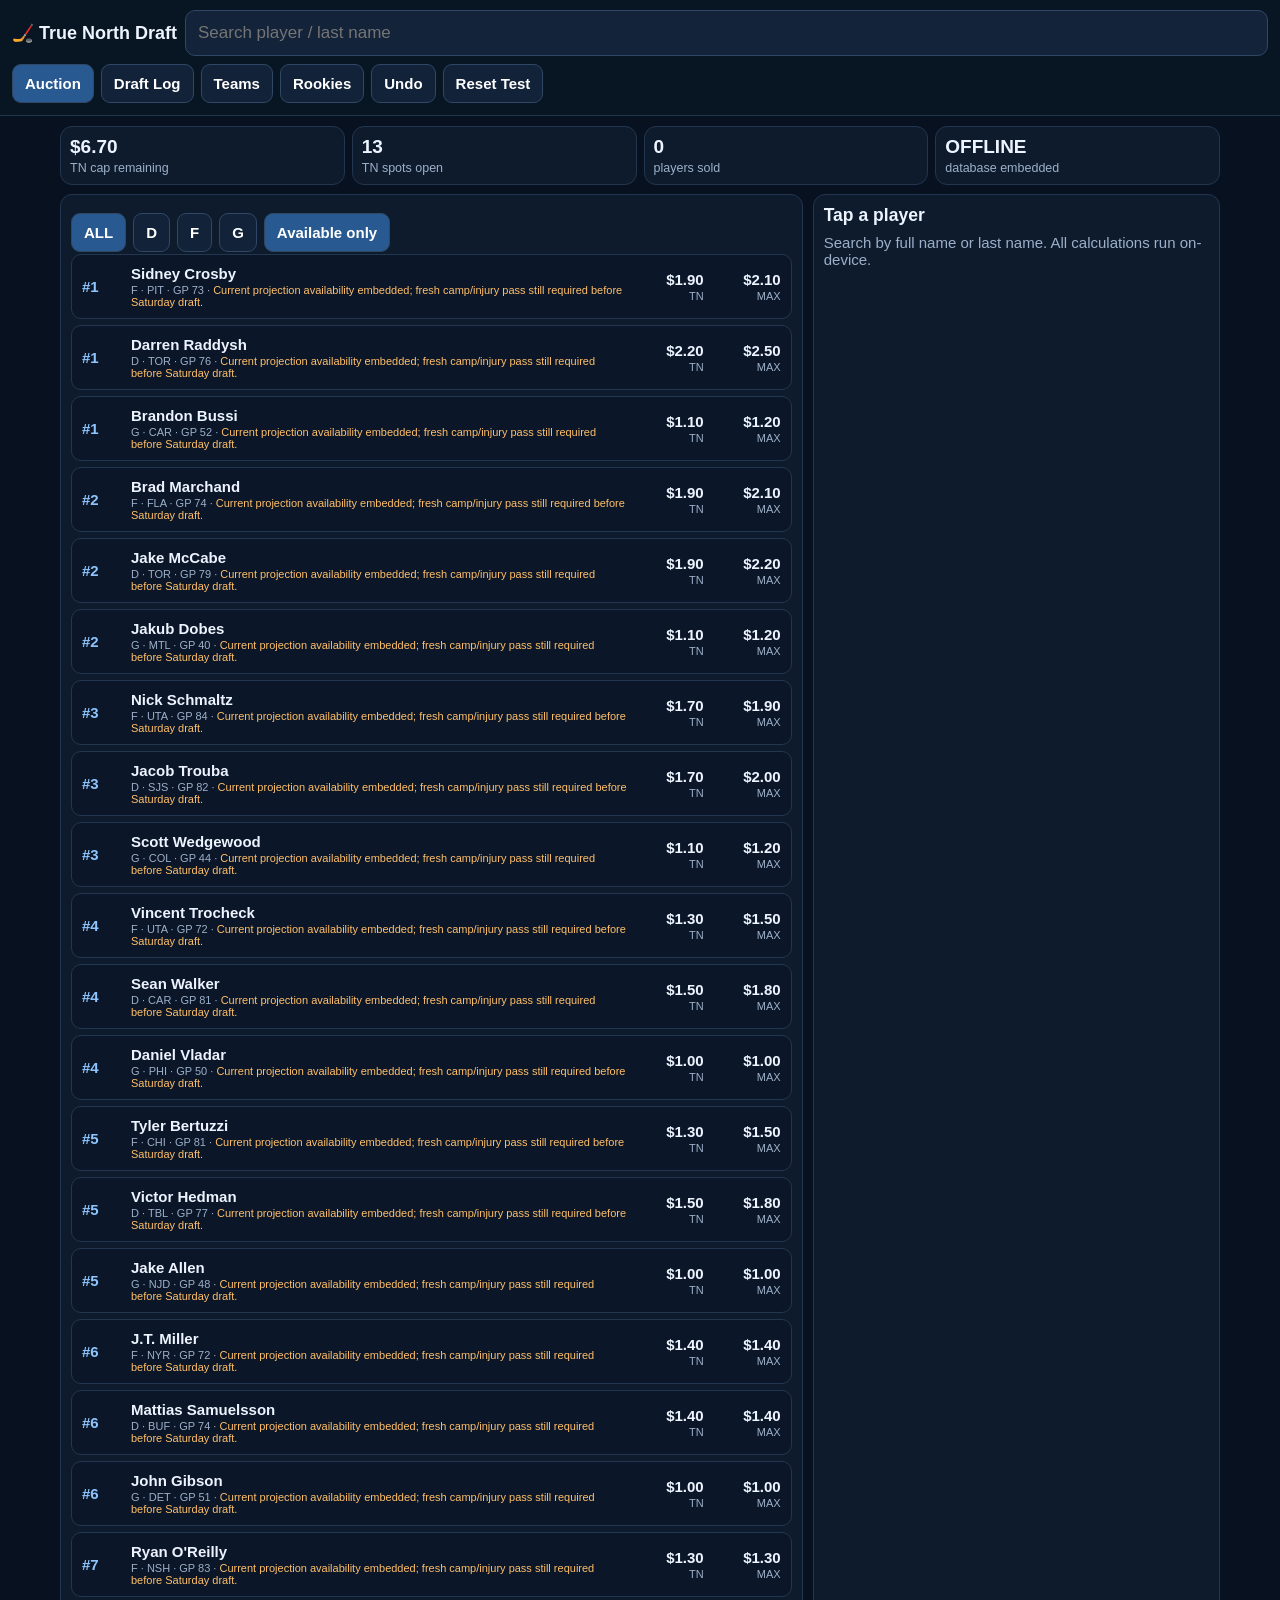
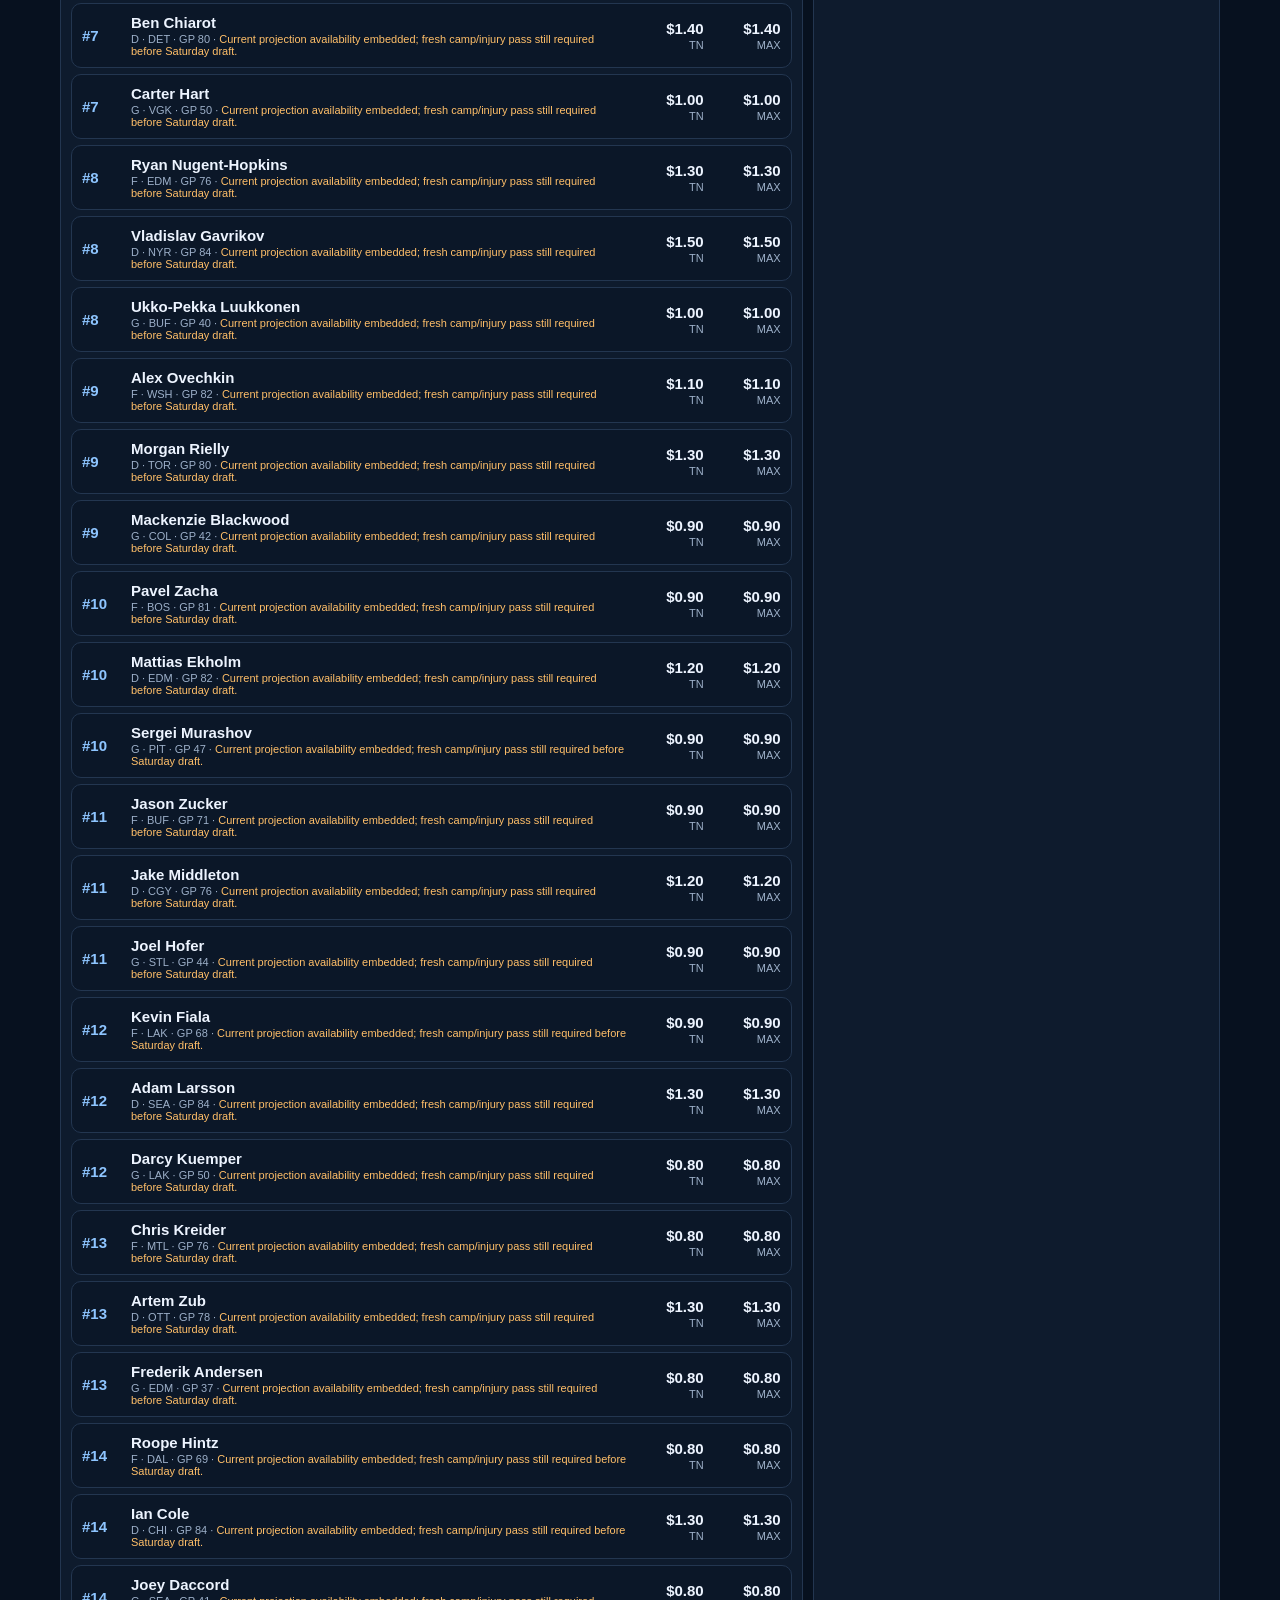
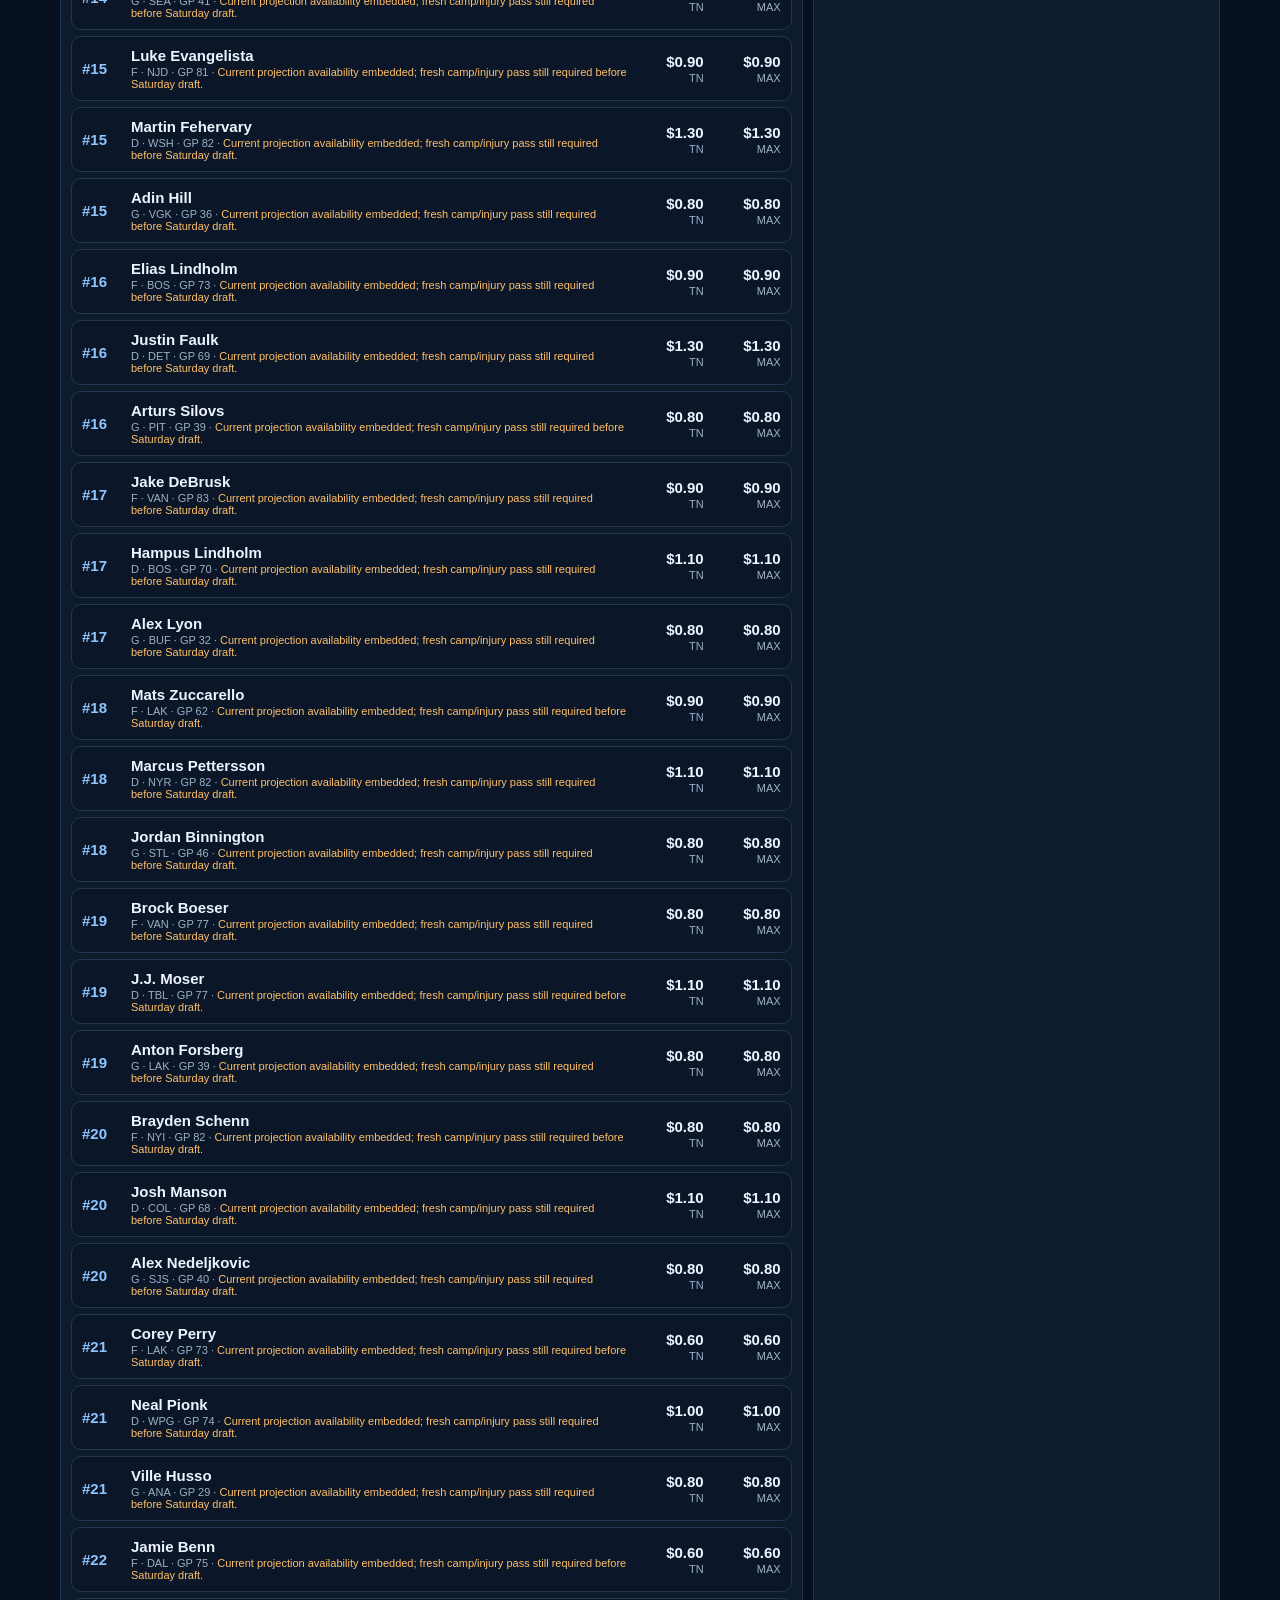
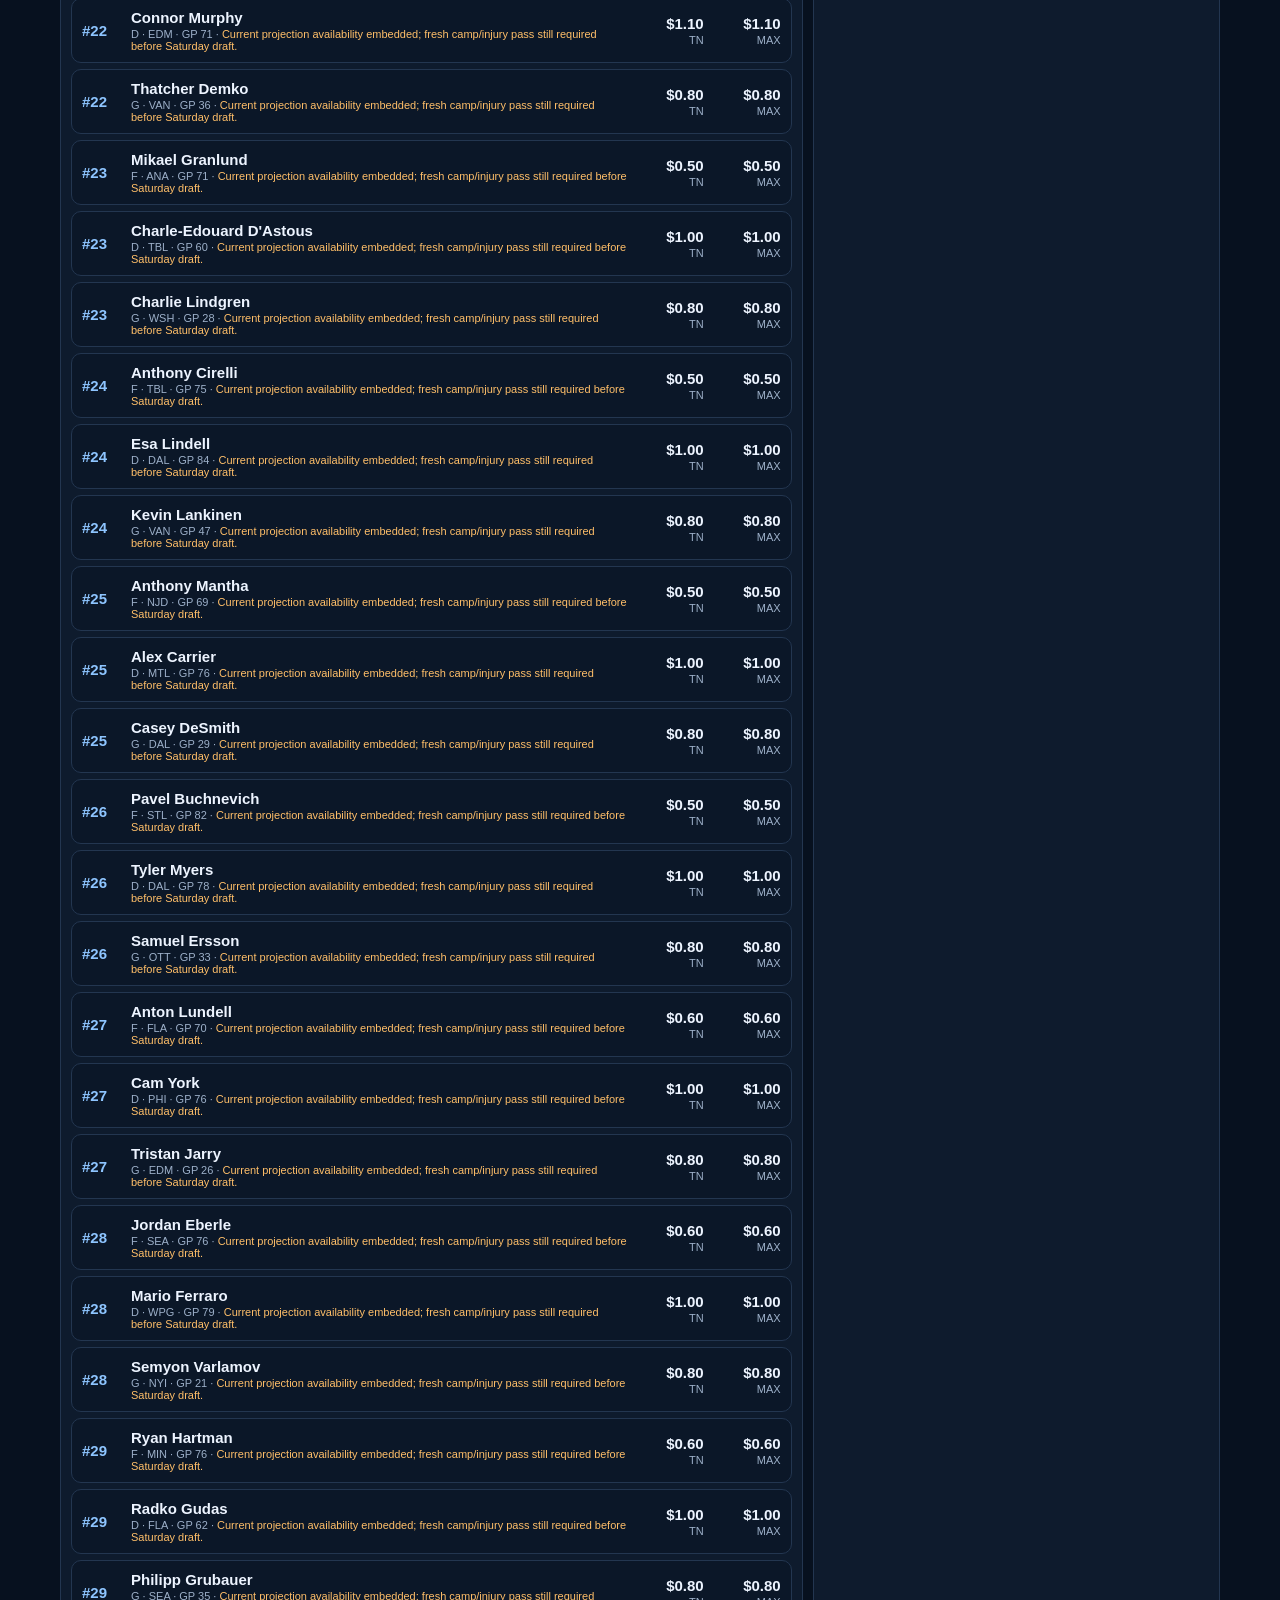
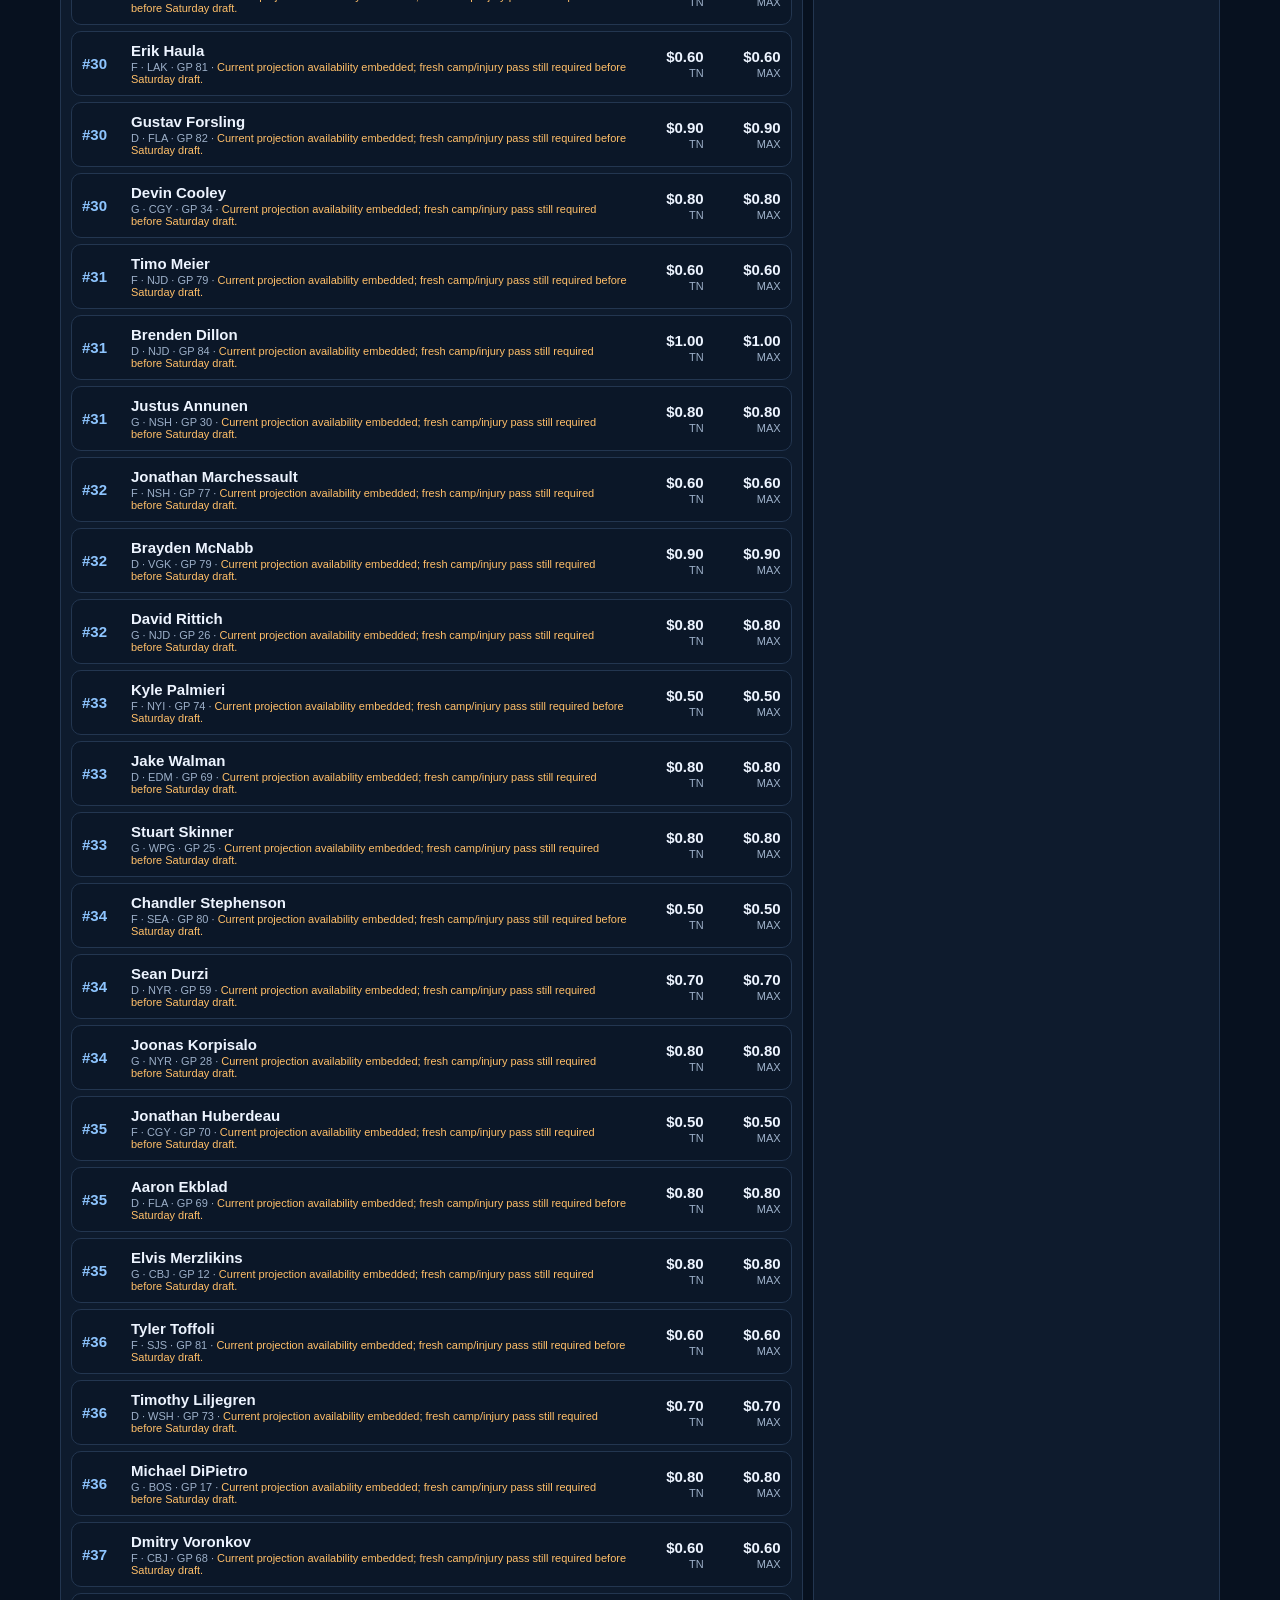
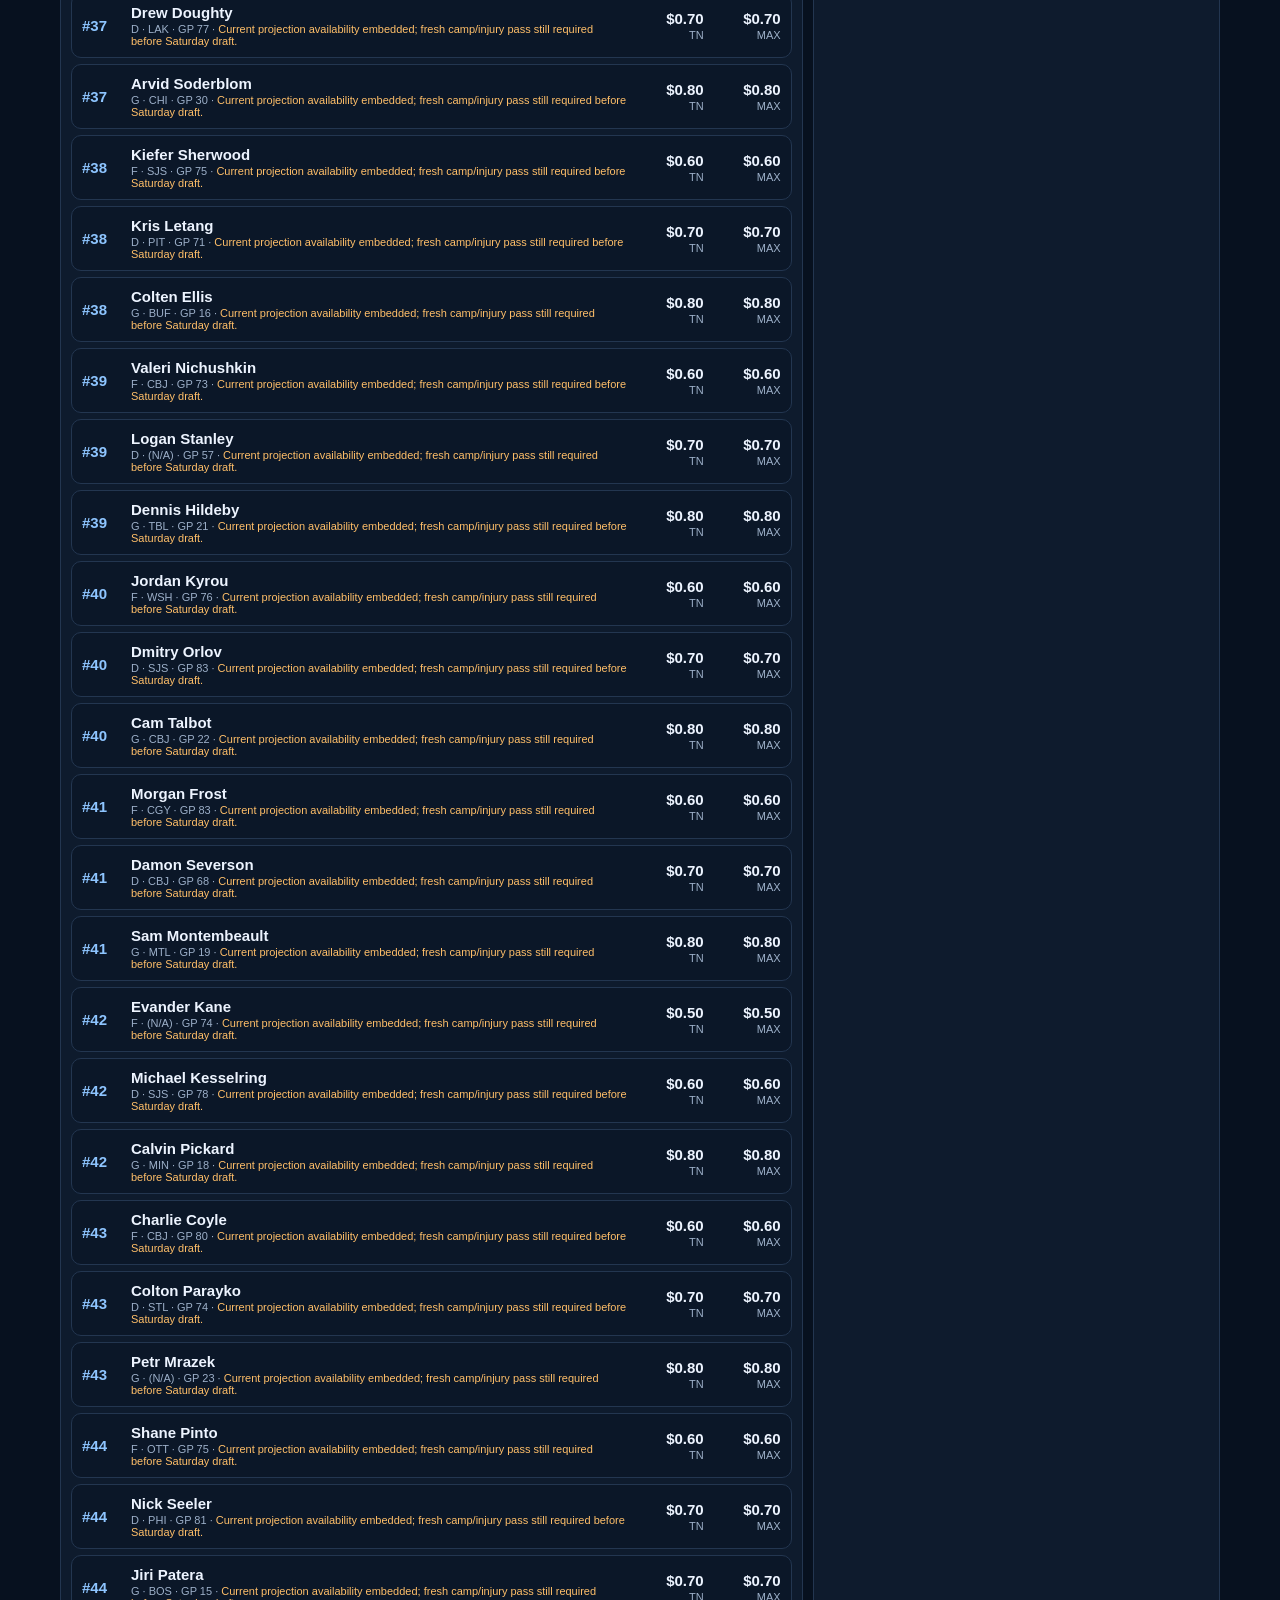
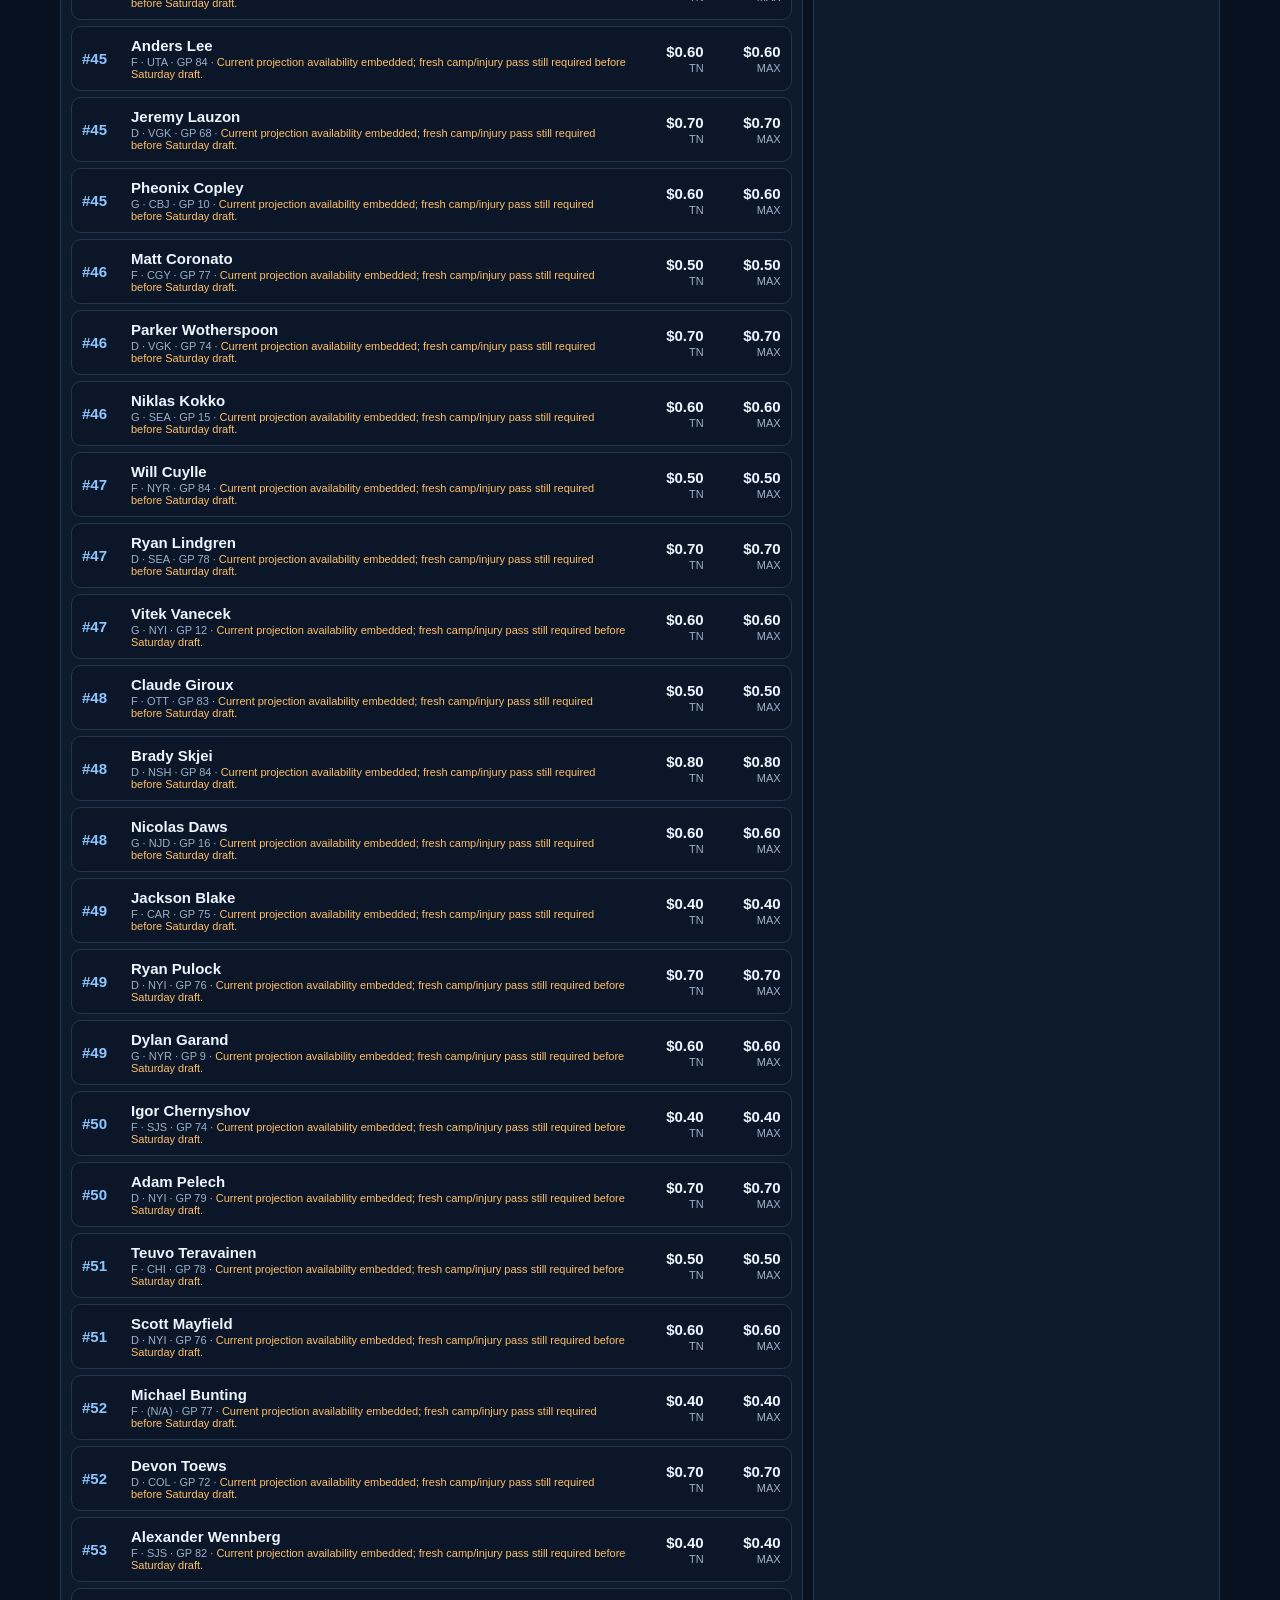
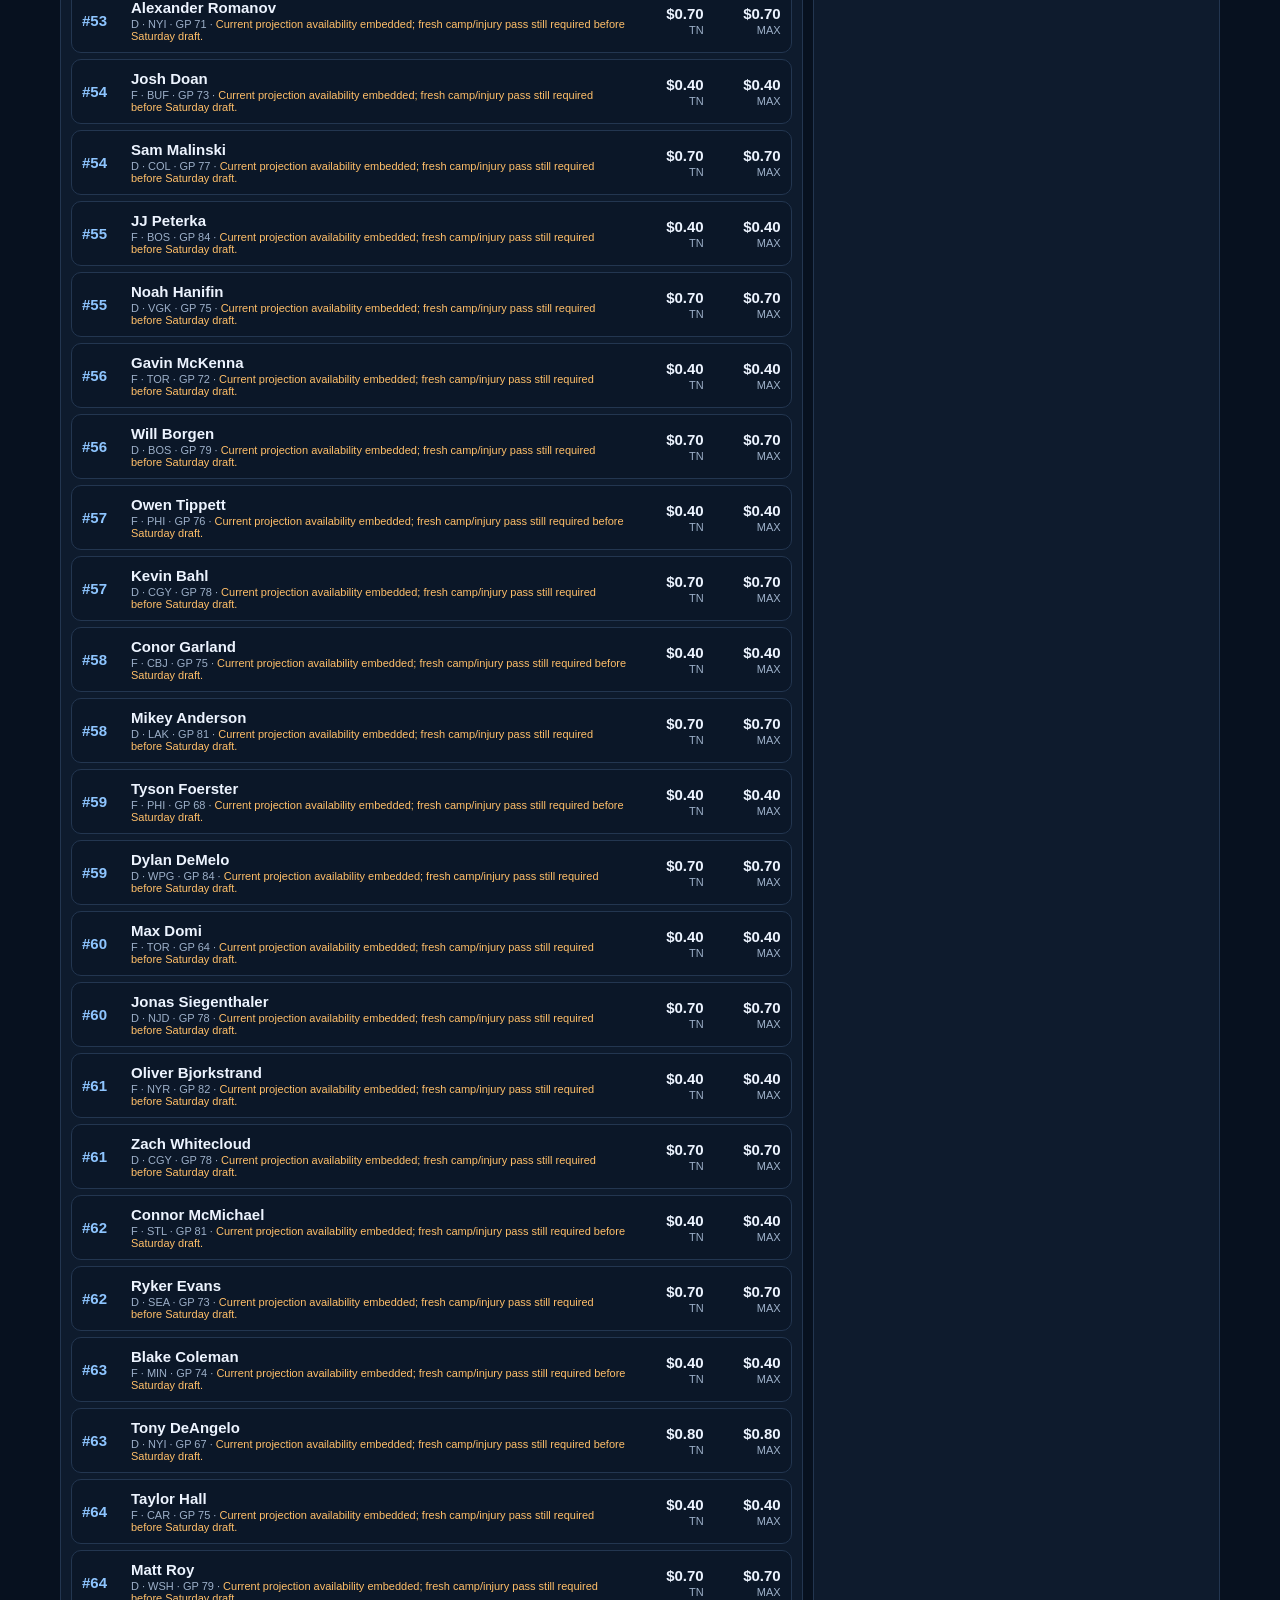
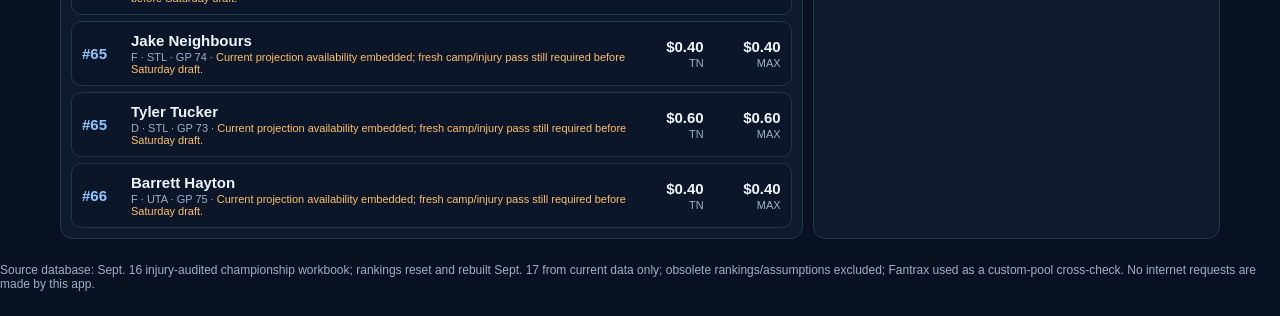
==== commit cdb56eda: "Add files via upload" ====
--- a/index.html
+++ b/index.html
@@ -14,7 +14,7 @@
 <div class="tabs"><button class="on" data-tab="auction">Auction</button><button data-tab="draft">Draft Log</button><button data-tab="teams">Teams</button><button data-tab="rookies">Rookies</button><button id="undo">Undo</button><button id="reset">Reset Test</button></div></div>
 <div class="wrap">
 <div id="previewWarning" class="notice"><b>Database loaded in this file.</b> If this message remains visible and buttons do not respond, iPad Files/Quick Look is showing a static preview. The app itself must be opened by a browser/app that executes HTML; the player list below is a static fallback proving the data is embedded.</div>
-<div id="summary" class="summary"><div class="stat"><b>$6.70</b><small>TN cap before test buys</small></div><div class="stat"><b>13</b><small>TN spots open</small></div><div class="stat"><b>0</b><small>players sold</small></div><div class="stat"><b>OFFLINE</b><small>database embedded</small></div></div>
+<div id="summary" class="summary"><div class="stat"><b>$6.70</b><small>TN cap after rookie-promotion reserve</small></div><div class="stat"><b>13</b><small>TN spots open</small></div><div class="stat"><b>0</b><small>players sold</small></div><div class="stat"><b>OFFLINE</b><small>database embedded</small></div></div>
 <div id="auction" class="tab"><div class="grid"><div class="card"><div class="filters"><button class="on" data-pos="ALL">ALL</button><button data-pos="D">D</button><button data-pos="F">F</button><button data-pos="G">G</button><button id="avail" class="on">Available only</button></div><div id="plist" class="list"><button class="player static-player" type="button" data-player="Vincent Trocheck"><span class="rank">#1</span><span class="pname"><b>Vincent Trocheck</b><small>F · UTA · GP 72</small></span><span class="money">$0.70<small>TN</small></span><span class="money">$0.80<small>MAX</small></span></button>
 <button class="player static-player" type="button" data-player="Darren Raddysh"><span class="rank">#1</span><span class="pname"><b>Darren Raddysh</b><small>D · TOR · GP 76</small></span><span class="money">$1.50<small>TN</small></span><span class="money">$1.60<small>MAX</small></span></button>
 <button class="player static-player" type="button" data-player="Brandon Bussi"><span class="rank">#1</span><span class="pname"><b>Brandon Bussi</b><small>G · CAR · GP 52</small></span><span class="money">$0.70<small>TN</small></span><span class="money">$0.80<small>MAX</small></span></button>
@@ -97,8 +97,8 @@
 <button class="player static-player" type="button" data-player="Marcus Pettersson"><span class="rank">#27</span><span class="pname"><b>Marcus Pettersson</b><small>D · NYR · GP 82</small></span><span class="money">$0.60<small>TN</small></span><span class="money">$0.60<small>MAX</small></span></button></div></div>
 <div id="detail" class="card detail"><h3>Tap a player</h3><div class="muted">Search by full name or last name. All calculations run on-device.</div></div></div></div>
 <div id="draft" class="tab hidden"><div class="card"><h3>Test Draft Log</h3><div id="draftlog"></div></div></div>
-<div id="teams" class="tab hidden"><div id="teamgrid" class="teams"></div></div>
-<div id="rookies" class="tab hidden"><div class="card"><h3>Rookie Board <small class="muted">30 ranked prospects</small></h3><div id="rlist" class="list"><div class="player rookie-static"><span class="rank">#1</span><span class="pname"><b>Gavin McKenna</b><small>TOR • 2026 • Rd 1, pick 1 in round • #1 overall</small><small>Exceptional consensus No. 1: preferred scouting sources and draft pedigree align; statistics are supporting evidence only.</small></span><span>F</span><span></span></div><div class="player rookie-static"><span class="rank">#2</span><span class="pname"><b>Ivar Stenberg</b><small>SJS • 2026 • Rd 1, pick 2 in round • #2 overall</small><small>Exceptional consensus No. 2. Strong evaluator convergence is decisive and is not overridden by pool-position adjustments or statistics.</small></span><span>F</span><span></span></div><div class="player rookie-static"><span class="rank">#3</span><span class="pname"><b>Chase Reid</b><small>SEA • 2026 • Rd 1, pick 7 in round • #7 overall</small><small>First defenseman: preferred scouts project No. 1-D/dynamic top-end upside; Central Scouting and Dobber strongly corroborate. Elite offensive/PP1 archetype fits True North.</small></span><span>D</span><span></span></div><div class="player rookie-static"><span class="rank">#4</span><span class="pname"><b>Carson Carels</b><small>CGY • 2026 • Rd 1, pick 6 in round • #6 overall</small><small>Button-level No. 1-D projection plus strong Central Scouting placement. High-end offensive/PP potential; ranked from scouting projection, not junior production.</small></span><span>D</span><span></span></div><div class="player rookie-static"><span class="rank">#5</span><span class="pname"><b>Alberts Smits</b><small>NYR • 2026 • Rd 1, pick 5 in round • #5 overall</small><small>Elite 2026 scouting/draft pedigree, Central Scouting No. 2 International and top-pair projection. Dobber disagreement is an audit flag, not an automatic downgrade.</small></span><span>D</span><span></span></div><div class="player rookie-static"><span class="rank">#6</span><span class="pname"><b>Daxon Rudolph</b><small>BUF • 2026 • Rd 1, pick 4 in round • #4 overall</small><small>Very high ceiling and elite recent pedigree. Preferred scouting keeps him in the premium D tier; production supports but does not drive the rank.</small></span><span>D</span><span></span></div><div class="player rookie-static"><span class="rank">#7</span><span class="pname"><b>Caleb Malhotra</b><small>VAN • 2026 • Rd 1, pick 3 in round • #3 overall</small><small>Top 2026 draft/scouting pedigree and strong forward projection; ranked ahead of older prospects whose case relies more heavily on development statistics.</small></span><span>F</span><span></span></div><div class="player rookie-static"><span class="rank">#8</span><span class="pname"><b>Jake O'Brien</b><small>SEA • 2025 • Rd 1, pick 8 in round • #8 overall</small><small>Strong 2025 scouting/draft pedigree plus Dobber Blue Chip designation; broad high-end prospect support.</small></span><span>F</span><span></span></div><div class="player rookie-static"><span class="rank">#9</span><span class="pname"><b>Michael Hage</b><small>MTL • 2024 • Rd 1, pick 21 in round • #21 overall</small><small>Strong original scouting pedigree plus Dobber Blue Chip. Later development confirms rather than replaces the original evaluation.</small></span><span>F</span><span></span></div><div class="player rookie-static"><span class="rank">#10</span><span class="pname"><b>Jackson Smith</b><small>CBJ • 2025 • Rd 1, pick 14 in round • #14 overall</small><small>Strong first-round scouting pedigree plus Dobber Blue Chip and top-pair/offensive-D projection; fits the star-offense D screen.</small></span><span>D</span><span></span></div><div class="player rookie-static"><span class="rank">#11</span><span class="pname"><b>Viggo Bjorck</b><small>WPG • 2026 • Rd 1, pick 8 in round • #8 overall</small><small>Strong recent 2026 scouting/draft pedigree. Statistics remain secondary to the evaluator consensus.</small></span><span>F</span><span></span></div><div class="player rookie-static"><span class="rank">#12</span><span class="pname"><b>Konsta Helenius</b><small>BUF • 2024 • Rd 1, pick 14 in round • #14 overall</small><small>Strong draft-year scouting plus Dobber Blue Chip and high certainty; pro development is confirmation, not the ranking foundation.</small></span><span>F</span><span></span></div><div class="player rookie-static"><span class="rank">#13</span><span class="pname"><b>Keaton Verhoeff</b><small>SJS • 2026 • Rd 1, pick 9 in round • #9 overall</small><small>Excellent 2026 primary scouting and top-pair projection; slightly below the D prospects with stronger No. 1/offensive-driver convergence.</small></span><span>D</span><span></span></div><div class="player rookie-static"><span class="rank">#14</span><span class="pname"><b>Alexander Zharovsky</b><small>MTL • 2025 • Rd 2, pick — in round • #34 overall</small><small>Dobber Blue Chip and strong offensive projection; lower draft capital keeps some translation uncertainty.</small></span><span>F</span><span></span></div><div class="player rookie-static"><span class="rank">#15</span><span class="pname"><b>Cole Reschny</b><small>CGY • 2025 • Rd 1, pick 18 in round • #18 overall</small><small>Dobber Blue Chip plus good first-round scouting pedigree and certainty.</small></span><span>F</span><span></span></div><div class="player rookie-static"><span class="rank">#16</span><span class="pname"><b>Roman Kantserov</b><small>CHI • 2023 • Rd 2, pick — in round • #44 overall</small><small>Dobber Blue Chip with strong current prospect support; older second-round pedigree remains a meaningful counterweight.</small></span><span>F</span><span></span></div><div class="player rookie-static"><span class="rank">#17</span><span class="pname"><b>Carter Bear</b><small>DET • 2025 • Rd 1, pick 13 in round • #13 overall</small><small>Strong recent first-round scouting pedigree and useful multicategory forward projection.</small></span><span>F</span><span></span></div><div class="player rookie-static"><span class="rank">#18</span><span class="pname"><b>Andrew Cristall</b><small>WSH • 2023 • Rd 2, pick — in round • #40 overall</small><small>Dobber Blue Chip and high offensive ceiling; original second-round pedigree/translation questions prevent stats from pushing him higher.</small></span><span>F</span><span></span></div><div class="player rookie-static"><span class="rank">#19</span><span class="pname"><b>Justin Carbonneau</b><small>STL • 2025 • Rd 1, pick 19 in round • #19 overall</small><small>First-round scouting pedigree with scoring upside; below prospects with stronger multi-source convergence.</small></span><span>F</span><span></span></div><div class="player rookie-static"><span class="rank">#20</span><span class="pname"><b>Ilya Protas</b><small>WSH • 2024 • Rd 3, pick — in round • #75 overall</small><small>Dobber Blue Chip is a strong inclusion signal, but third-round pedigree means later production alone cannot create elite certainty.</small></span><span>F</span><span></span></div><div class="player rookie-static"><span class="rank">#21</span><span class="pname"><b>Cameron Reid</b><small>NSH • 2025 • Rd 1, pick 21 in round • #21 overall</small><small>First-round offensive-D upside, but weaker preferred-source convergence than the premium D group.</small></span><span>D</span><span></span></div><div class="player rookie-static"><span class="rank">#22</span><span class="pname"><b>Adam Jiricek</b><small>STL • 2024 • Rd 1, pick 16 in round • #16 overall</small><small>Legitimate first-round NHL-D pedigree; less preferred-scout evidence of elite offensive-star/PP1 ceiling than higher D.</small></span><span>D</span><span></span></div><div class="player rookie-static"><span class="rank">#23</span><span class="pname"><b>Dean Letourneau</b><small>BOS • 2024 • Rd 1, pick 25 in round • #25 overall</small><small>First-round pedigree and upside; development is encouraging but secondary to scouting projection.</small></span><span>F</span><span></span></div><div class="player rookie-static"><span class="rank">#24</span><span class="pname"><b>Bradly Nadeau</b><small>CAR • 2023 • Rd 1, pick 30 in round • #30 overall</small><small>Late-first pedigree with goal/PP upside; translation uncertainty limits confidence despite positive development.</small></span><span>F</span><span></span></div><div class="player rookie-static"><span class="rank">#25</span><span class="pname"><b>Joshua Ravensbergen</b><small>SJS • 2025 • Rd 1, pick 30 in round • #30 overall</small><small>First-round goalie pedigree and starter upside; goalie variance and development horizon reduce MIN-draft priority.</small></span><span>G</span><span></span></div><div class="player rookie-static"><span class="rank">#26</span><span class="pname"><b>Max Plante</b><small>DET • 2024 • Rd 2, pick — in round • #47 overall</small><small>Positive development and skill, but second-round pedigree and translation uncertainty keep him below stronger scouting cases.</small></span><span>F</span><span></span></div><div class="player rookie-static"><span class="rank">#27</span><span class="pname"><b>Xavier Villeneuve</b><small>CHI • 2026 • Rd 2, pick — in round • #34 overall</small><small>Interesting offensive-D/PP upside, but second-round capital and lower scouting certainty keep him below premium D targets.</small></span><span>D</span><span></span></div><div class="player rookie-static"><span class="rank">#28</span><span class="pname"><b>Liam Greentree</b><small>NYR • 2024 • Rd 1, pick 26 in round • #26 overall</small><small>First-round scoring prospect; less high-end preferred-source convergence than players above him.</small></span><span>F</span><span></span></div><div class="player rookie-static"><span class="rank">#29</span><span class="pname"><b>Eric Pohlkamp</b><small>SJS • 2023 • Rd 5, pick — in round • #132 overall</small><small>Offensive tools are interesting, but No. 132 draft pedigree is a major translation warning; NCAA production cannot manufacture star-D certainty.</small></span><span>D</span><span></span></div><div class="player rookie-static"><span class="rank">#30</span><span class="pname"><b>Ryan Ufko</b><small>NSH • 2021 • Rd 4, pick — in round • #115 overall</small><small>Older fourth-round D prospect with encouraging pro development; now needs NHL translation evidence to overcome modest original pedigree.</small></span><span>D</span><span></span></div></div></div></div></div></div>
+<div id="teams" class="tab hidden"><div class="notice"><b>Team accounting:</b> salaries come from the Fantrax All players file. If rookie picks would take a team over 9 MIN, $0.50 and one regular roster spot are reserved for every required promotion.</div><div id="teamgrid" class="teams"><div class="team"><b>True North</b><div class="kv"><div><small>Money left</small><b>$6.70</b></div><div><small>Open spots</small><b>13</b></div><div><small>Fantrax salaries</small><b>$18.30</b></div><div><small>Forced promotions</small><b>0 ($0.00)</b></div></div></div><div class="team"><b>Revolution</b><div class="kv"><div><small>Money left</small><b>$2.90</b></div><div><small>Open spots</small><b>2</b></div><div><small>Fantrax salaries</small><b>$22.10</b></div><div><small>Forced promotions</small><b>0 ($0.00)</b></div></div></div><div class="team"><b>Storm</b><div class="kv"><div><small>Money left</small><b>$2.60</b></div><div><small>Open spots</small><b>6</b></div><div><small>Fantrax salaries</small><b>$20.90</b></div><div><small>Forced promotions</small><b>3 ($1.50)</b></div></div></div><div class="team"><b>Oilers</b><div class="kv"><div><small>Money left</small><b>$6.60</b></div><div><small>Open spots</small><b>9</b></div><div><small>Fantrax salaries</small><b>$17.40</b></div><div><small>Forced promotions</small><b>2 ($1.00)</b></div></div></div><div class="team"><b>Marner Sucks</b><div class="kv"><div><small>Money left</small><b>$5.50</b></div><div><small>Open spots</small><b>8</b></div><div><small>Fantrax salaries</small><b>$18.50</b></div><div><small>Forced promotions</small><b>2 ($1.00)</b></div></div></div><div class="team"><b>Red Wings</b><div class="kv"><div><small>Money left</small><b>$4.30</b></div><div><small>Open spots</small><b>6</b></div><div><small>Fantrax salaries</small><b>$20.70</b></div><div><small>Forced promotions</small><b>0 ($0.00)</b></div></div></div><div class="team"><b>Hot Heads</b><div class="kv"><div><small>Money left</small><b>$3.90</b></div><div><small>Open spots</small><b>7</b></div><div><small>Fantrax salaries</small><b>$21.10</b></div><div><small>Forced promotions</small><b>0 ($0.00)</b></div></div></div><div class="team"><b>Dream</b><div class="kv"><div><small>Money left</small><b>$6.70</b></div><div><small>Open spots</small><b>10</b></div><div><small>Fantrax salaries</small><b>$18.30</b></div><div><small>Forced promotions</small><b>0 ($0.00)</b></div></div></div></div></div>
+<div id="rookies" class="tab hidden"><div class="card"><h3>Rookie Board <small class="muted">30 ranked prospects</small></h3><div id="rlist" class="list"><div class="player rookie-static"><span class="rank">#1</span><span class="pname"><b>Gavin McKenna</b><small>TOR • 2026 • Rd 1, pick 1 in round • #1 overall</small><small>Exceptional consensus No. 1 across the preferred scouting evidence; clear top prospect. Statistics are supporting evidence only.</small></span><span>F</span><span></span></div><div class="player rookie-static"><span class="rank">#2</span><span class="pname"><b>Ivar Stenberg</b><small>SJS • 2026 • Rd 1, pick 2 in round • #2 overall</small><small>Exceptional consensus No. 2-level prospect. Broad scouting convergence is too strong to be displaced by positional preference.</small></span><span>F</span><span></span></div><div class="player rookie-static"><span class="rank">#3</span><span class="pname"><b>Chase Reid</b><small>SEA • 2026 • Rd 1, pick 7 in round • #7 overall</small><small>Top fantasy D: preferred scouts support No. 1-D/dynamic upside; Central Scouting emphasized ceiling; Dobber strongly supports offensive/PP1 potential.</small></span><span>D</span><span></span></div><div class="player rookie-static"><span class="rank">#4</span><span class="pname"><b>Carson Carels</b><small>CGY • 2026 • Rd 1, pick 6 in round • #6 overall</small><small>Button’s preferred 2026 defenseman with potential No. 1-D projection and strong scouting consensus; premium offensive-D pool fit.</small></span><span>D</span><span></span></div><div class="player rookie-static"><span class="rank">#5</span><span class="pname"><b>Caleb Malhotra</b><small>VAN • 2026 • Rd 1, pick 3 in round • #3 overall</small><small>Elite 2026 scouting pedigree and top draft capital with strong NHL-scout support; forward quality outweighs forcing a D.</small></span><span>F</span><span></span></div><div class="player rookie-static"><span class="rank">#6</span><span class="pname"><b>Daxon Rudolph</b><small>BUF • 2026 • Rd 1, pick 4 in round • #4 overall</small><small>Premium D ceiling. High-end preferred scouting supports top-pair/star potential; offensive ceiling breaks close fantasy ties, not junior statistics.</small></span><span>D</span><span></span></div><div class="player rookie-static"><span class="rank">#7</span><span class="pname"><b>Alberts Smits</b><small>NYR • 2026 • Rd 1, pick 5 in round • #5 overall</small><small>Exceptional scouting and draft convergence plus pro-level translation. Premium top-pair projection; offensive-star ceiling is less established than Reid.</small></span><span>D</span><span></span></div><div class="player rookie-static"><span class="rank">#8</span><span class="pname"><b>Keaton Verhoeff</b><small>SJS • 2026 • Rd 1, pick 9 in round • #9 overall</small><small>Major scouting-first correction: Central Scouting and broader primary scouting place him firmly in the elite 2026 D group; strong top-pair projection.</small></span><span>D</span><span></span></div><div class="player rookie-static"><span class="rank">#9</span><span class="pname"><b>Konsta Helenius</b><small>BUF • 2024 • Rd 1, pick 14 in round • #14 overall</small><small>Strong original draft-year pedigree plus Dobber Blue Chip/high certainty. Professional progression confirms the projection rather than creating it.</small></span><span>F</span><span></span></div><div class="player rookie-static"><span class="rank">#10</span><span class="pname"><b>Viggo Bjorck</b><small>WPG • 2026 • Rd 1, pick 8 in round • #8 overall</small><small>Button and broader 2026 scouting were exceptionally high; strong recent pedigree and draft capital outweigh lower-priority statistical arguments.</small></span><span>F</span><span></span></div><div class="player rookie-static"><span class="rank">#11</span><span class="pname"><b>Jake O&#x27;Brien</b><small>SEA • 2025 • Rd 1, pick 8 in round • #8 overall</small><small>Strong 2025 scouting/draft pedigree plus Dobber Blue Chip designation; broad high-end prospect support.</small></span><span>F</span><span></span></div><div class="player rookie-static"><span class="rank">#12</span><span class="pname"><b>Michael Hage</b><small>MTL • 2024 • Rd 1, pick 21 in round • #21 overall</small><small>Strong original scouting pedigree plus Dobber Blue Chip; later development confirms rather than replaces the original evaluation.</small></span><span>F</span><span></span></div><div class="player rookie-static"><span class="rank">#13</span><span class="pname"><b>Jackson Smith</b><small>CBJ • 2025 • Rd 1, pick 14 in round • #14 overall</small><small>Strong first-round scouting pedigree plus Dobber Blue Chip and legitimate top-pair/offensive-D projection; excellent pool archetype.</small></span><span>D</span><span></span></div><div class="player rookie-static"><span class="rank">#14</span><span class="pname"><b>Alexander Zharovsky</b><small>MTL • 2025 • Rd 2, pick — in round • #34 overall</small><small>Dobber Blue Chip with significant offensive ceiling; lower draft capital adds some translation uncertainty.</small></span><span>F</span><span></span></div><div class="player rookie-static"><span class="rank">#15</span><span class="pname"><b>Roman Kantserov</b><small>CHI • 2023 • Rd 2, pick — in round • #44 overall</small><small>Dobber Blue Chip with high-end offensive projection; older second-round pedigree remains a meaningful counterweight.</small></span><span>F</span><span></span></div><div class="player rookie-static"><span class="rank">#16</span><span class="pname"><b>Cole Reschny</b><small>CGY • 2025 • Rd 1, pick 18 in round • #18 overall</small><small>Dobber Blue Chip plus strong first-round scouting pedigree and good certainty.</small></span><span>F</span><span></span></div><div class="player rookie-static"><span class="rank">#17</span><span class="pname"><b>Carter Bear</b><small>DET • 2025 • Rd 1, pick 13 in round • #13 overall</small><small>Strong recent first-round scouting pedigree and offensive upside with useful multicategory potential.</small></span><span>F</span><span></span></div><div class="player rookie-static"><span class="rank">#18</span><span class="pname"><b>Andrew Cristall</b><small>WSH • 2023 • Rd 2, pick — in round • #40 overall</small><small>Dobber Blue Chip and high fantasy ceiling; original second-round pedigree and NHL-translation questions keep him below stronger convergence cases.</small></span><span>F</span><span></span></div><div class="player rookie-static"><span class="rank">#19</span><span class="pname"><b>Ilya Protas</b><small>WSH • 2024 • Rd 3, pick — in round • #75 overall</small><small>Dobber Blue Chip and substantial upside; weaker original draft pedigree limits certainty despite positive development.</small></span><span>F</span><span></span></div><div class="player rookie-static"><span class="rank">#20</span><span class="pname"><b>Justin Carbonneau</b><small>STL • 2025 • Rd 1, pick 19 in round • #19 overall</small><small>Strong offensive upside and first-round pedigree; below prospects with stronger multi-source scouting convergence.</small></span><span>F</span><span></span></div><div class="player rookie-static"><span class="rank">#21</span><span class="pname"><b>Cameron Reid</b><small>NSH • 2025 • Rd 1, pick 21 in round • #21 overall</small><small>First-round offensive-D upside, but weaker elite-scout convergence than Smith and the premium 2026 D group.</small></span><span>D</span><span></span></div><div class="player rookie-static"><span class="rank">#22</span><span class="pname"><b>Adam Jiricek</b><small>STL • 2024 • Rd 1, pick 16 in round • #16 overall</small><small>Strong No. 16 draft pedigree and NHL-D projection; less evidence from preferred scouts of a star offensive/PP1 outcome.</small></span><span>D</span><span></span></div><div class="player rookie-static"><span class="rank">#23</span><span class="pname"><b>Dean Letourneau</b><small>BOS • 2024 • Rd 1, pick 25 in round • #25 overall</small><small>First-round pedigree and upside; subsequent development is supportive rather than transformative.</small></span><span>F</span><span></span></div><div class="player rookie-static"><span class="rank">#24</span><span class="pname"><b>Bradly Nadeau</b><small>CAR • 2023 • Rd 1, pick 30 in round • #30 overall</small><small>Late-first pedigree with goal/PP upside; NHL translation uncertainty remains despite positive development.</small></span><span>F</span><span></span></div><div class="player rookie-static"><span class="rank">#25</span><span class="pname"><b>Joshua Ravensbergen</b><small>SJS • 2025 • Rd 1, pick 30 in round • #30 overall</small><small>First-round goalie pedigree and legitimate starter upside; goalie variance and development horizon reduce MIN-draft priority.</small></span><span>G</span><span></span></div><div class="player rookie-static"><span class="rank">#26</span><span class="pname"><b>Max Plante</b><small>DET • 2024 • Rd 2, pick — in round • #47 overall</small><small>Positive development and skill, but second-round pedigree and translation uncertainty keep him below stronger scouting cases.</small></span><span>F</span><span></span></div><div class="player rookie-static"><span class="rank">#27</span><span class="pname"><b>Xavier Villeneuve</b><small>CHI • 2026 • Rd 2, pick — in round • #34 overall</small><small>Interesting offensive-D/PP upside, but second-round capital and lower scouting certainty keep him below premium D targets.</small></span><span>D</span><span></span></div><div class="player rookie-static"><span class="rank">#28</span><span class="pname"><b>Liam Greentree</b><small>NYR • 2024 • Rd 1, pick 26 in round • #26 overall</small><small>Good first-round scoring pedigree, but less evidence of an elite fantasy outcome than prospects above him.</small></span><span>F</span><span></span></div><div class="player rookie-static"><span class="rank">#29</span><span class="pname"><b>Eric Pohlkamp</b><small>SJS • 2023 • Rd 5, pick — in round • #132 overall</small><small>Offensive tools are interesting, but No. 132 draft pedigree remains a major translation warning; NCAA production cannot manufacture star-D certainty.</small></span><span>D</span><span></span></div><div class="player rookie-static"><span class="rank">#30</span><span class="pname"><b>Ryan Ufko</b><small>NSH • 2021 • Rd 4, pick — in round • #115 overall</small><small>Older fourth-round D prospect with encouraging pro development; now needs NHL translation evidence to overcome modest original pedigree.</small></span><span>D</span><span></span></div></div></div></div></div></div></div>
 <div class="foot">Source database: Sept. 16 injury-audited championship workbook; rankings reset and rebuilt Sept. 17 from current data only; obsolete rankings/assumptions excluded; Fantrax used as a custom-pool cross-check. No internet requests are made by this app.</div>
 </div>
 <script src="data.js"></script>
--- a/style.css
+++ b/style.css
@@ -22,3 +22,5 @@
 #previewWarning{display:block}.js #previewWarning{display:none}
 .foot{color:var(--mut);font-size:12px;margin:14px 0 25px}
 @media(max-width:850px){.grid{grid-template-columns:1fr}.detail{position:static}.summary{grid-template-columns:repeat(2,1fr)}.brand{font-size:15px}.player{grid-template-columns:38px 1fr 64px 64px}.teams{grid-template-columns:1fr}}
+
+.teamhead{display:flex;justify-content:space-between;gap:8px;align-items:baseline}.teamhead .muted{font-size:11px;text-align:right}.roster{margin-top:8px;border-top:1px solid var(--line);padding-top:5px}.rrow{display:flex;justify-content:space-between;gap:8px;padding:4px 1px;border-bottom:1px solid #18283d;font-size:12px}.rrow small{color:var(--mut)}
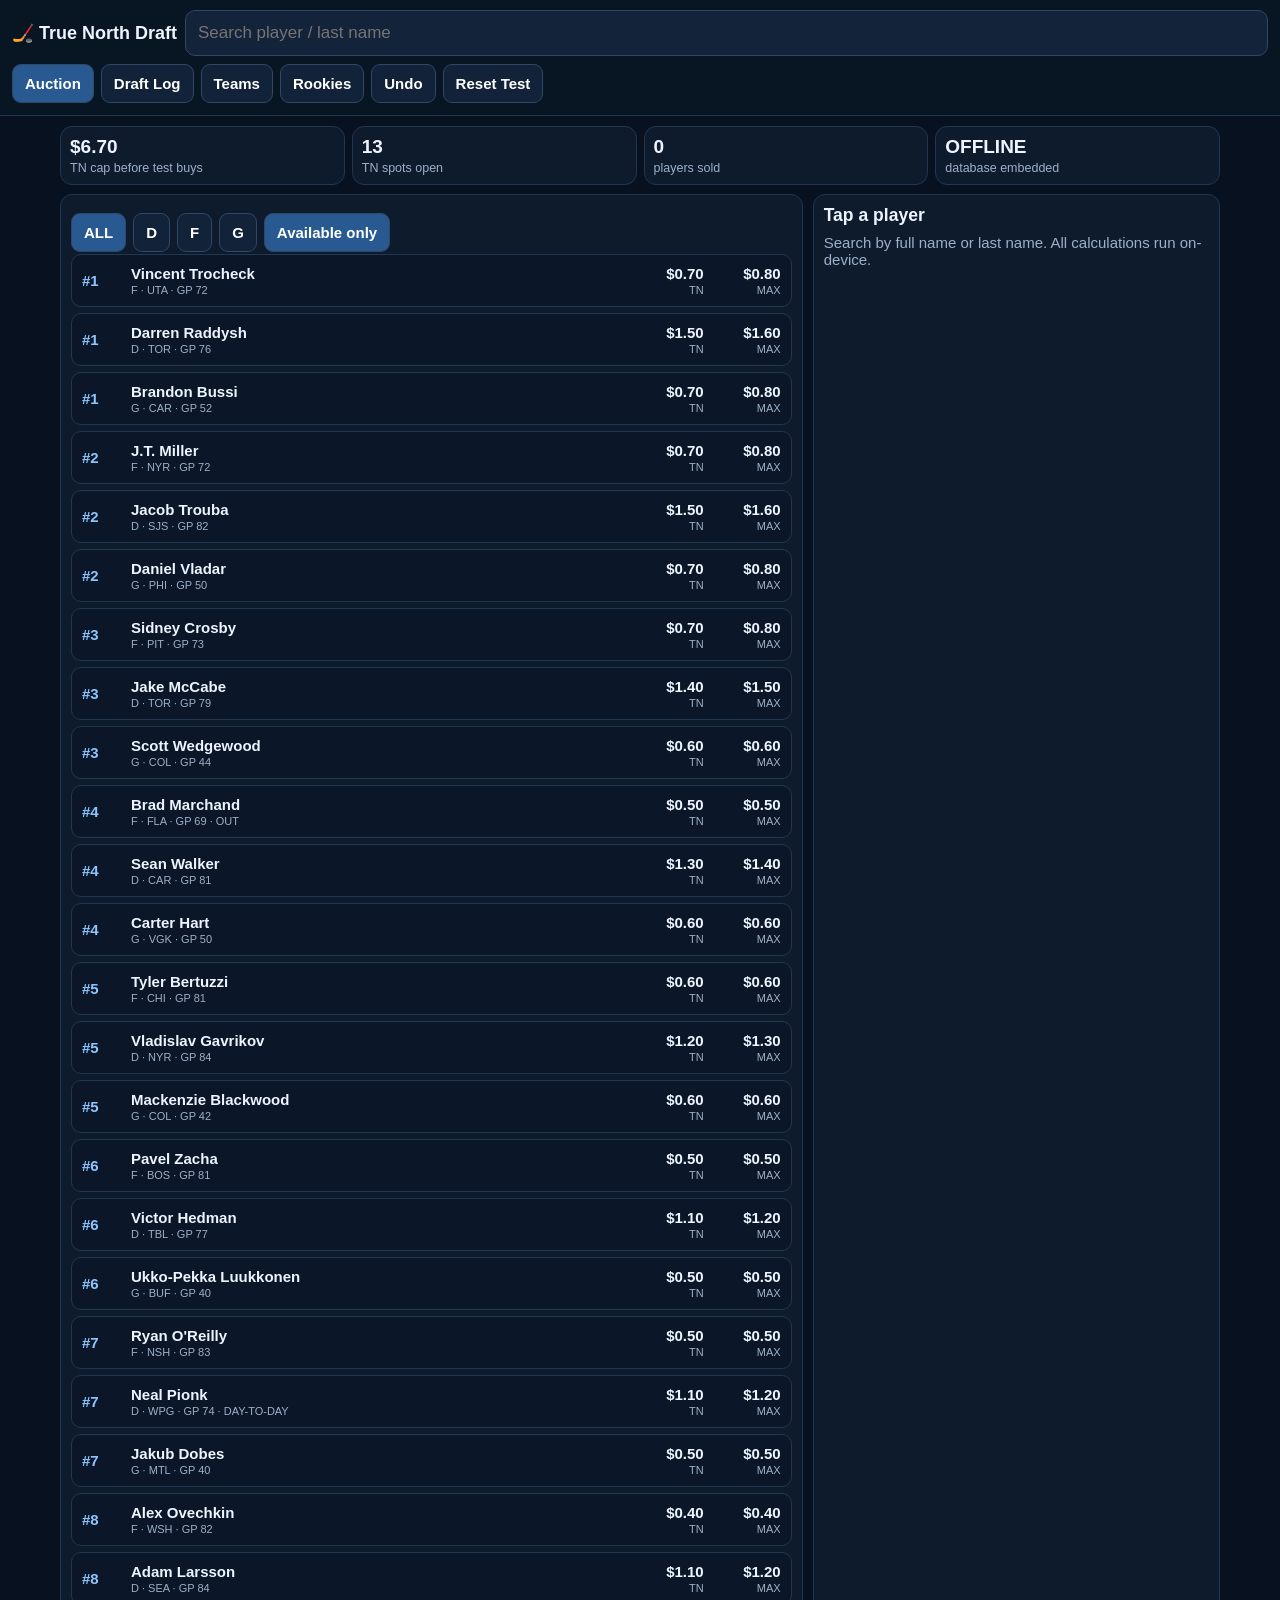
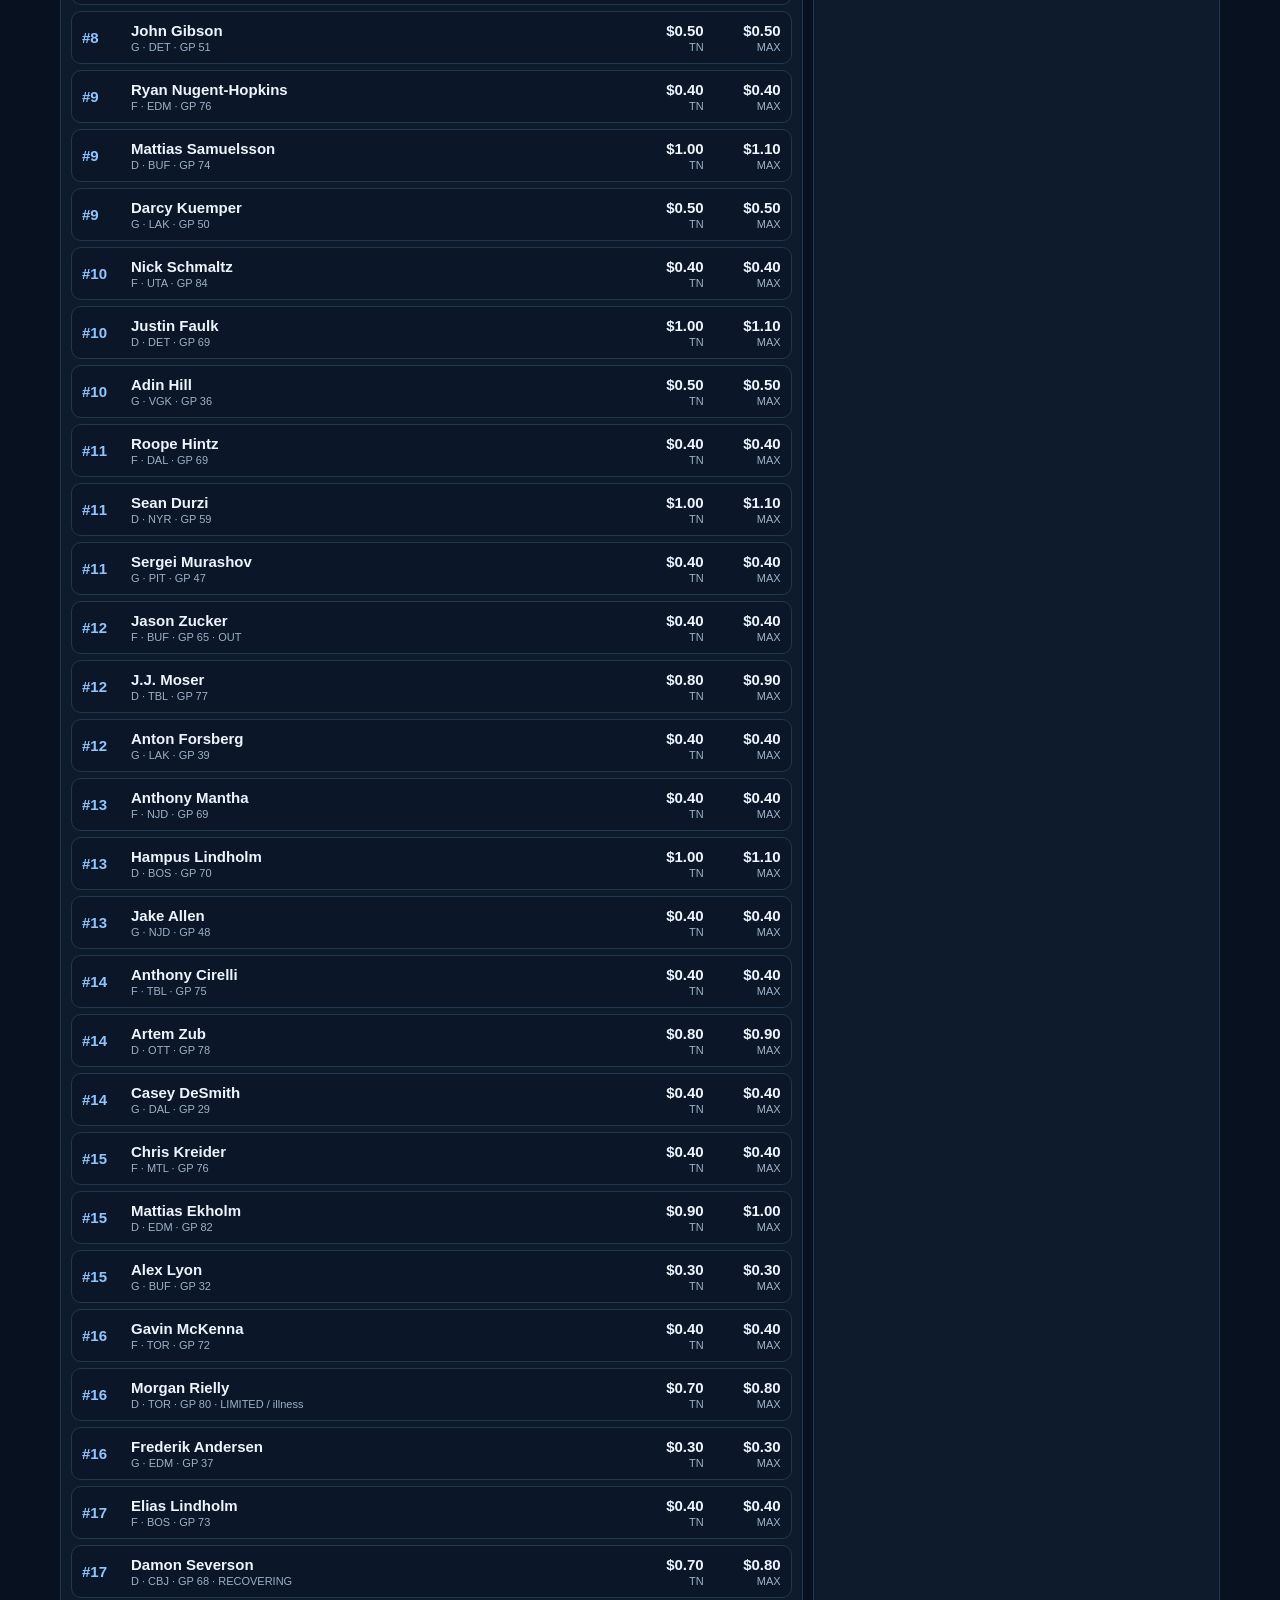
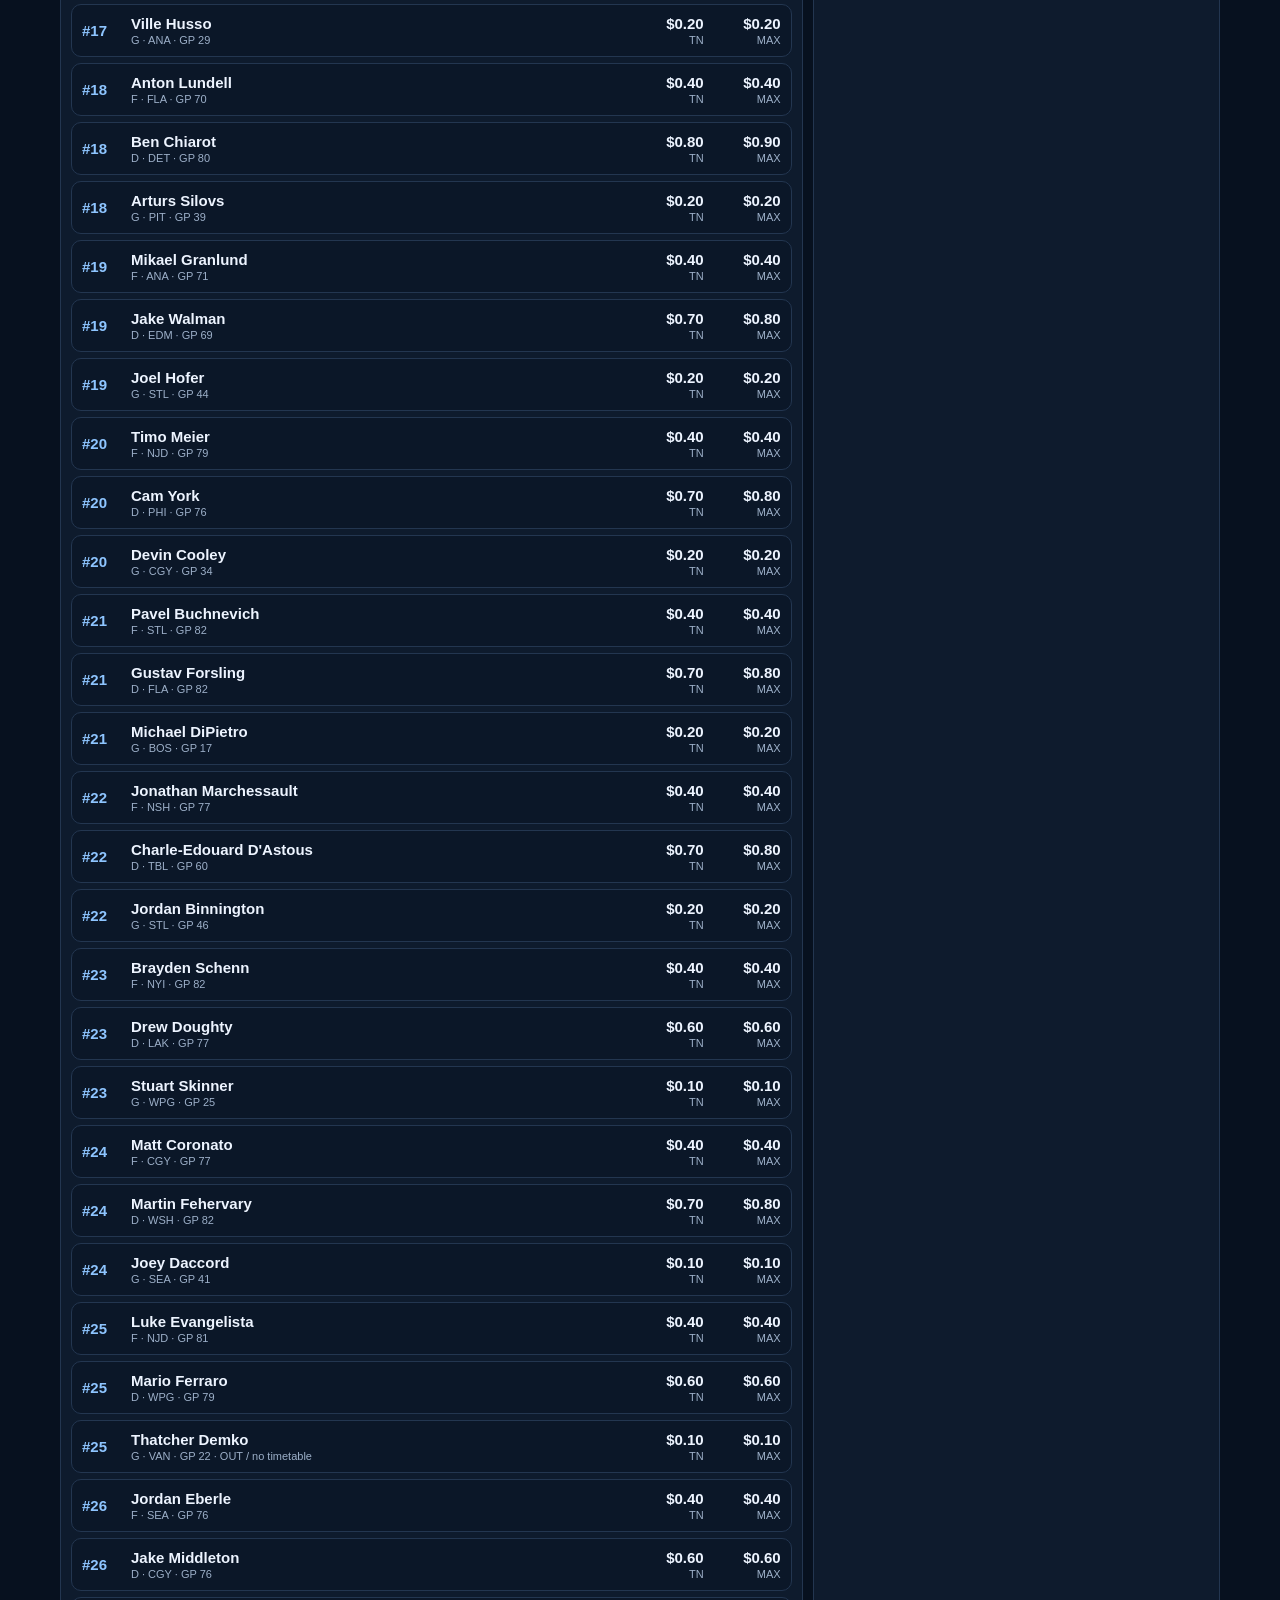
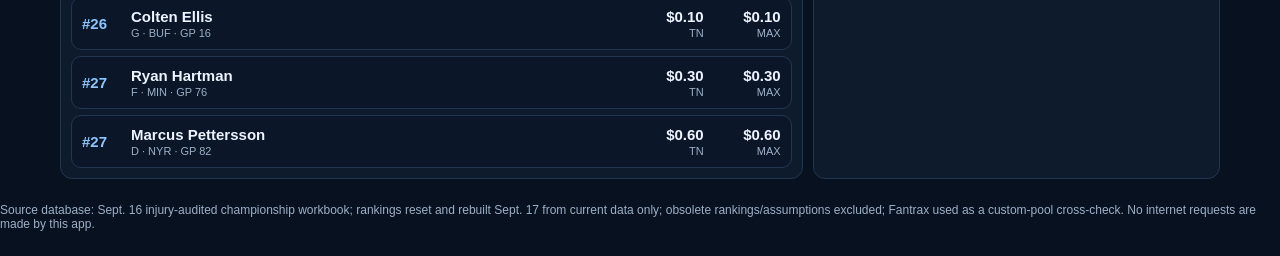
==== commit 435a8fef: "Add files via upload" ====
--- a/index.html
+++ b/index.html
@@ -14,7 +14,7 @@
 <div class="tabs"><button class="on" data-tab="auction">Auction</button><button data-tab="draft">Draft Log</button><button data-tab="teams">Teams</button><button data-tab="rookies">Rookies</button><button id="undo">Undo</button><button id="reset">Reset Test</button></div></div>
 <div class="wrap">
 <div id="previewWarning" class="notice"><b>Database loaded in this file.</b> If this message remains visible and buttons do not respond, iPad Files/Quick Look is showing a static preview. The app itself must be opened by a browser/app that executes HTML; the player list below is a static fallback proving the data is embedded.</div>
-<div id="summary" class="summary"><div class="stat"><b>$6.70</b><small>TN cap after rookie-promotion reserve</small></div><div class="stat"><b>13</b><small>TN spots open</small></div><div class="stat"><b>0</b><small>players sold</small></div><div class="stat"><b>OFFLINE</b><small>database embedded</small></div></div>
+<div id="summary" class="summary"><div class="stat"><b>$6.70</b><small>TN cap before test buys</small></div><div class="stat"><b>13</b><small>TN spots open</small></div><div class="stat"><b>0</b><small>players sold</small></div><div class="stat"><b>OFFLINE</b><small>database embedded</small></div></div>
 <div id="auction" class="tab"><div class="grid"><div class="card"><div class="filters"><button class="on" data-pos="ALL">ALL</button><button data-pos="D">D</button><button data-pos="F">F</button><button data-pos="G">G</button><button id="avail" class="on">Available only</button></div><div id="plist" class="list"><button class="player static-player" type="button" data-player="Vincent Trocheck"><span class="rank">#1</span><span class="pname"><b>Vincent Trocheck</b><small>F · UTA · GP 72</small></span><span class="money">$0.70<small>TN</small></span><span class="money">$0.80<small>MAX</small></span></button>
 <button class="player static-player" type="button" data-player="Darren Raddysh"><span class="rank">#1</span><span class="pname"><b>Darren Raddysh</b><small>D · TOR · GP 76</small></span><span class="money">$1.50<small>TN</small></span><span class="money">$1.60<small>MAX</small></span></button>
 <button class="player static-player" type="button" data-player="Brandon Bussi"><span class="rank">#1</span><span class="pname"><b>Brandon Bussi</b><small>G · CAR · GP 52</small></span><span class="money">$0.70<small>TN</small></span><span class="money">$0.80<small>MAX</small></span></button>
@@ -97,8 +97,8 @@
 <button class="player static-player" type="button" data-player="Marcus Pettersson"><span class="rank">#27</span><span class="pname"><b>Marcus Pettersson</b><small>D · NYR · GP 82</small></span><span class="money">$0.60<small>TN</small></span><span class="money">$0.60<small>MAX</small></span></button></div></div>
 <div id="detail" class="card detail"><h3>Tap a player</h3><div class="muted">Search by full name or last name. All calculations run on-device.</div></div></div></div>
 <div id="draft" class="tab hidden"><div class="card"><h3>Test Draft Log</h3><div id="draftlog"></div></div></div>
-<div id="teams" class="tab hidden"><div class="notice"><b>Team accounting:</b> salaries come from the Fantrax All players file. If rookie picks would take a team over 9 MIN, $0.50 and one regular roster spot are reserved for every required promotion.</div><div id="teamgrid" class="teams"><div class="team"><b>True North</b><div class="kv"><div><small>Money left</small><b>$6.70</b></div><div><small>Open spots</small><b>13</b></div><div><small>Fantrax salaries</small><b>$18.30</b></div><div><small>Forced promotions</small><b>0 ($0.00)</b></div></div></div><div class="team"><b>Revolution</b><div class="kv"><div><small>Money left</small><b>$2.90</b></div><div><small>Open spots</small><b>2</b></div><div><small>Fantrax salaries</small><b>$22.10</b></div><div><small>Forced promotions</small><b>0 ($0.00)</b></div></div></div><div class="team"><b>Storm</b><div class="kv"><div><small>Money left</small><b>$2.60</b></div><div><small>Open spots</small><b>6</b></div><div><small>Fantrax salaries</small><b>$20.90</b></div><div><small>Forced promotions</small><b>3 ($1.50)</b></div></div></div><div class="team"><b>Oilers</b><div class="kv"><div><small>Money left</small><b>$6.60</b></div><div><small>Open spots</small><b>9</b></div><div><small>Fantrax salaries</small><b>$17.40</b></div><div><small>Forced promotions</small><b>2 ($1.00)</b></div></div></div><div class="team"><b>Marner Sucks</b><div class="kv"><div><small>Money left</small><b>$5.50</b></div><div><small>Open spots</small><b>8</b></div><div><small>Fantrax salaries</small><b>$18.50</b></div><div><small>Forced promotions</small><b>2 ($1.00)</b></div></div></div><div class="team"><b>Red Wings</b><div class="kv"><div><small>Money left</small><b>$4.30</b></div><div><small>Open spots</small><b>6</b></div><div><small>Fantrax salaries</small><b>$20.70</b></div><div><small>Forced promotions</small><b>0 ($0.00)</b></div></div></div><div class="team"><b>Hot Heads</b><div class="kv"><div><small>Money left</small><b>$3.90</b></div><div><small>Open spots</small><b>7</b></div><div><small>Fantrax salaries</small><b>$21.10</b></div><div><small>Forced promotions</small><b>0 ($0.00)</b></div></div></div><div class="team"><b>Dream</b><div class="kv"><div><small>Money left</small><b>$6.70</b></div><div><small>Open spots</small><b>10</b></div><div><small>Fantrax salaries</small><b>$18.30</b></div><div><small>Forced promotions</small><b>0 ($0.00)</b></div></div></div></div></div>
-<div id="rookies" class="tab hidden"><div class="card"><h3>Rookie Board <small class="muted">30 ranked prospects</small></h3><div id="rlist" class="list"><div class="player rookie-static"><span class="rank">#1</span><span class="pname"><b>Gavin McKenna</b><small>TOR • 2026 • Rd 1, pick 1 in round • #1 overall</small><small>Exceptional consensus No. 1 across the preferred scouting evidence; clear top prospect. Statistics are supporting evidence only.</small></span><span>F</span><span></span></div><div class="player rookie-static"><span class="rank">#2</span><span class="pname"><b>Ivar Stenberg</b><small>SJS • 2026 • Rd 1, pick 2 in round • #2 overall</small><small>Exceptional consensus No. 2-level prospect. Broad scouting convergence is too strong to be displaced by positional preference.</small></span><span>F</span><span></span></div><div class="player rookie-static"><span class="rank">#3</span><span class="pname"><b>Chase Reid</b><small>SEA • 2026 • Rd 1, pick 7 in round • #7 overall</small><small>Top fantasy D: preferred scouts support No. 1-D/dynamic upside; Central Scouting emphasized ceiling; Dobber strongly supports offensive/PP1 potential.</small></span><span>D</span><span></span></div><div class="player rookie-static"><span class="rank">#4</span><span class="pname"><b>Carson Carels</b><small>CGY • 2026 • Rd 1, pick 6 in round • #6 overall</small><small>Button’s preferred 2026 defenseman with potential No. 1-D projection and strong scouting consensus; premium offensive-D pool fit.</small></span><span>D</span><span></span></div><div class="player rookie-static"><span class="rank">#5</span><span class="pname"><b>Caleb Malhotra</b><small>VAN • 2026 • Rd 1, pick 3 in round • #3 overall</small><small>Elite 2026 scouting pedigree and top draft capital with strong NHL-scout support; forward quality outweighs forcing a D.</small></span><span>F</span><span></span></div><div class="player rookie-static"><span class="rank">#6</span><span class="pname"><b>Daxon Rudolph</b><small>BUF • 2026 • Rd 1, pick 4 in round • #4 overall</small><small>Premium D ceiling. High-end preferred scouting supports top-pair/star potential; offensive ceiling breaks close fantasy ties, not junior statistics.</small></span><span>D</span><span></span></div><div class="player rookie-static"><span class="rank">#7</span><span class="pname"><b>Alberts Smits</b><small>NYR • 2026 • Rd 1, pick 5 in round • #5 overall</small><small>Exceptional scouting and draft convergence plus pro-level translation. Premium top-pair projection; offensive-star ceiling is less established than Reid.</small></span><span>D</span><span></span></div><div class="player rookie-static"><span class="rank">#8</span><span class="pname"><b>Keaton Verhoeff</b><small>SJS • 2026 • Rd 1, pick 9 in round • #9 overall</small><small>Major scouting-first correction: Central Scouting and broader primary scouting place him firmly in the elite 2026 D group; strong top-pair projection.</small></span><span>D</span><span></span></div><div class="player rookie-static"><span class="rank">#9</span><span class="pname"><b>Konsta Helenius</b><small>BUF • 2024 • Rd 1, pick 14 in round • #14 overall</small><small>Strong original draft-year pedigree plus Dobber Blue Chip/high certainty. Professional progression confirms the projection rather than creating it.</small></span><span>F</span><span></span></div><div class="player rookie-static"><span class="rank">#10</span><span class="pname"><b>Viggo Bjorck</b><small>WPG • 2026 • Rd 1, pick 8 in round • #8 overall</small><small>Button and broader 2026 scouting were exceptionally high; strong recent pedigree and draft capital outweigh lower-priority statistical arguments.</small></span><span>F</span><span></span></div><div class="player rookie-static"><span class="rank">#11</span><span class="pname"><b>Jake O&#x27;Brien</b><small>SEA • 2025 • Rd 1, pick 8 in round • #8 overall</small><small>Strong 2025 scouting/draft pedigree plus Dobber Blue Chip designation; broad high-end prospect support.</small></span><span>F</span><span></span></div><div class="player rookie-static"><span class="rank">#12</span><span class="pname"><b>Michael Hage</b><small>MTL • 2024 • Rd 1, pick 21 in round • #21 overall</small><small>Strong original scouting pedigree plus Dobber Blue Chip; later development confirms rather than replaces the original evaluation.</small></span><span>F</span><span></span></div><div class="player rookie-static"><span class="rank">#13</span><span class="pname"><b>Jackson Smith</b><small>CBJ • 2025 • Rd 1, pick 14 in round • #14 overall</small><small>Strong first-round scouting pedigree plus Dobber Blue Chip and legitimate top-pair/offensive-D projection; excellent pool archetype.</small></span><span>D</span><span></span></div><div class="player rookie-static"><span class="rank">#14</span><span class="pname"><b>Alexander Zharovsky</b><small>MTL • 2025 • Rd 2, pick — in round • #34 overall</small><small>Dobber Blue Chip with significant offensive ceiling; lower draft capital adds some translation uncertainty.</small></span><span>F</span><span></span></div><div class="player rookie-static"><span class="rank">#15</span><span class="pname"><b>Roman Kantserov</b><small>CHI • 2023 • Rd 2, pick — in round • #44 overall</small><small>Dobber Blue Chip with high-end offensive projection; older second-round pedigree remains a meaningful counterweight.</small></span><span>F</span><span></span></div><div class="player rookie-static"><span class="rank">#16</span><span class="pname"><b>Cole Reschny</b><small>CGY • 2025 • Rd 1, pick 18 in round • #18 overall</small><small>Dobber Blue Chip plus strong first-round scouting pedigree and good certainty.</small></span><span>F</span><span></span></div><div class="player rookie-static"><span class="rank">#17</span><span class="pname"><b>Carter Bear</b><small>DET • 2025 • Rd 1, pick 13 in round • #13 overall</small><small>Strong recent first-round scouting pedigree and offensive upside with useful multicategory potential.</small></span><span>F</span><span></span></div><div class="player rookie-static"><span class="rank">#18</span><span class="pname"><b>Andrew Cristall</b><small>WSH • 2023 • Rd 2, pick — in round • #40 overall</small><small>Dobber Blue Chip and high fantasy ceiling; original second-round pedigree and NHL-translation questions keep him below stronger convergence cases.</small></span><span>F</span><span></span></div><div class="player rookie-static"><span class="rank">#19</span><span class="pname"><b>Ilya Protas</b><small>WSH • 2024 • Rd 3, pick — in round • #75 overall</small><small>Dobber Blue Chip and substantial upside; weaker original draft pedigree limits certainty despite positive development.</small></span><span>F</span><span></span></div><div class="player rookie-static"><span class="rank">#20</span><span class="pname"><b>Justin Carbonneau</b><small>STL • 2025 • Rd 1, pick 19 in round • #19 overall</small><small>Strong offensive upside and first-round pedigree; below prospects with stronger multi-source scouting convergence.</small></span><span>F</span><span></span></div><div class="player rookie-static"><span class="rank">#21</span><span class="pname"><b>Cameron Reid</b><small>NSH • 2025 • Rd 1, pick 21 in round • #21 overall</small><small>First-round offensive-D upside, but weaker elite-scout convergence than Smith and the premium 2026 D group.</small></span><span>D</span><span></span></div><div class="player rookie-static"><span class="rank">#22</span><span class="pname"><b>Adam Jiricek</b><small>STL • 2024 • Rd 1, pick 16 in round • #16 overall</small><small>Strong No. 16 draft pedigree and NHL-D projection; less evidence from preferred scouts of a star offensive/PP1 outcome.</small></span><span>D</span><span></span></div><div class="player rookie-static"><span class="rank">#23</span><span class="pname"><b>Dean Letourneau</b><small>BOS • 2024 • Rd 1, pick 25 in round • #25 overall</small><small>First-round pedigree and upside; subsequent development is supportive rather than transformative.</small></span><span>F</span><span></span></div><div class="player rookie-static"><span class="rank">#24</span><span class="pname"><b>Bradly Nadeau</b><small>CAR • 2023 • Rd 1, pick 30 in round • #30 overall</small><small>Late-first pedigree with goal/PP upside; NHL translation uncertainty remains despite positive development.</small></span><span>F</span><span></span></div><div class="player rookie-static"><span class="rank">#25</span><span class="pname"><b>Joshua Ravensbergen</b><small>SJS • 2025 • Rd 1, pick 30 in round • #30 overall</small><small>First-round goalie pedigree and legitimate starter upside; goalie variance and development horizon reduce MIN-draft priority.</small></span><span>G</span><span></span></div><div class="player rookie-static"><span class="rank">#26</span><span class="pname"><b>Max Plante</b><small>DET • 2024 • Rd 2, pick — in round • #47 overall</small><small>Positive development and skill, but second-round pedigree and translation uncertainty keep him below stronger scouting cases.</small></span><span>F</span><span></span></div><div class="player rookie-static"><span class="rank">#27</span><span class="pname"><b>Xavier Villeneuve</b><small>CHI • 2026 • Rd 2, pick — in round • #34 overall</small><small>Interesting offensive-D/PP upside, but second-round capital and lower scouting certainty keep him below premium D targets.</small></span><span>D</span><span></span></div><div class="player rookie-static"><span class="rank">#28</span><span class="pname"><b>Liam Greentree</b><small>NYR • 2024 • Rd 1, pick 26 in round • #26 overall</small><small>Good first-round scoring pedigree, but less evidence of an elite fantasy outcome than prospects above him.</small></span><span>F</span><span></span></div><div class="player rookie-static"><span class="rank">#29</span><span class="pname"><b>Eric Pohlkamp</b><small>SJS • 2023 • Rd 5, pick — in round • #132 overall</small><small>Offensive tools are interesting, but No. 132 draft pedigree remains a major translation warning; NCAA production cannot manufacture star-D certainty.</small></span><span>D</span><span></span></div><div class="player rookie-static"><span class="rank">#30</span><span class="pname"><b>Ryan Ufko</b><small>NSH • 2021 • Rd 4, pick — in round • #115 overall</small><small>Older fourth-round D prospect with encouraging pro development; now needs NHL translation evidence to overcome modest original pedigree.</small></span><span>D</span><span></span></div></div></div></div></div></div></div>
+<div id="teams" class="tab hidden"><div id="teamgrid" class="teams"></div></div>
+<div id="rookies" class="tab hidden"><div class="card"><h3>Rookie Board <small class="muted">30 ranked prospects</small></h3><div id="rlist" class="list"><div class="player rookie-static"><span class="rank">#1</span><span class="pname"><b>Gavin McKenna</b><small>TOR • 2026 • Rd 1, pick 1 in round • #1 overall</small><small>Exceptional consensus No. 1 across the preferred scouting evidence; clear top prospect. Statistics are supporting evidence only.</small></span><span>F</span><span></span></div><div class="player rookie-static"><span class="rank">#2</span><span class="pname"><b>Ivar Stenberg</b><small>SJS • 2026 • Rd 1, pick 2 in round • #2 overall</small><small>Exceptional consensus No. 2-level prospect. Broad scouting convergence is too strong to be displaced by positional preference.</small></span><span>F</span><span></span></div><div class="player rookie-static"><span class="rank">#3</span><span class="pname"><b>Chase Reid</b><small>SEA • 2026 • Rd 1, pick 7 in round • #7 overall</small><small>Top fantasy D: preferred scouts support No. 1-D/dynamic upside; Central Scouting emphasized ceiling; Dobber strongly supports offensive/PP1 potential.</small></span><span>D</span><span></span></div><div class="player rookie-static"><span class="rank">#4</span><span class="pname"><b>Carson Carels</b><small>CGY • 2026 • Rd 1, pick 6 in round • #6 overall</small><small>Button’s preferred 2026 defenseman with potential No. 1-D projection and strong scouting consensus; premium offensive-D pool fit.</small></span><span>D</span><span></span></div><div class="player rookie-static"><span class="rank">#5</span><span class="pname"><b>Caleb Malhotra</b><small>VAN • 2026 • Rd 1, pick 3 in round • #3 overall</small><small>Elite 2026 scouting pedigree and top draft capital with strong NHL-scout support; forward quality outweighs forcing a D.</small></span><span>F</span><span></span></div><div class="player rookie-static"><span class="rank">#6</span><span class="pname"><b>Daxon Rudolph</b><small>BUF • 2026 • Rd 1, pick 4 in round • #4 overall</small><small>Premium D ceiling. High-end preferred scouting supports top-pair/star potential; offensive ceiling breaks close fantasy ties, not junior statistics.</small></span><span>D</span><span></span></div><div class="player rookie-static"><span class="rank">#7</span><span class="pname"><b>Cole Hutson</b><small>WSH • 2024 • Rd 2, pick 11 in round • #43 overall</small><small>Dobber 2026 ranks him No. 1 among prospect defensemen and Blue Chip (35% fantasy upside/99% NHL certainty); 10 points and 6 PP points in 14 NHL games provide rare direct translation evidence. Original No. 43 draft pedigree remains the counterweight, but the projection has materially changed.</small></span><span>D</span><span></span></div><div class="player rookie-static"><span class="rank">#8</span><span class="pname"><b>Alberts Smits</b><small>NYR • 2026 • Rd 1, pick 5 in round • #5 overall</small><small>Exceptional scouting and draft convergence plus pro-level translation. Premium top-pair projection; offensive-star ceiling is less established than Reid/Hutson.</small></span><span>D</span><span></span></div><div class="player rookie-static"><span class="rank">#9</span><span class="pname"><b>Keaton Verhoeff</b><small>SJS • 2026 • Rd 1, pick 9 in round • #9 overall</small><small>Central Scouting and broader primary scouting place him firmly in the elite 2026 D group; strong top-pair projection. Pool fit is excellent but star-offensive certainty trails Reid/Hutson.</small></span><span>D</span><span></span></div><div class="player rookie-static"><span class="rank">#10</span><span class="pname"><b>Konsta Helenius</b><small>BUF • 2024 • Rd 1, pick 14 in round • #14 overall</small><small>Strong original No. 14 pedigree plus Dobber Blue Chip/high certainty and unusually strong professional progression; later evidence confirms the original projection rather than replacing it.</small></span><span>F</span><span></span></div><div class="player rookie-static"><span class="rank">#11</span><span class="pname"><b>Viggo Bjorck</b><small>WPG • 2026 • Rd 1, pick 8 in round • #8 overall</small><small>Button and broader 2026 scouting were exceptionally high; strong recent pedigree and draft capital outweigh lower-priority statistical arguments.</small></span><span>F</span><span></span></div><div class="player rookie-static"><span class="rank">#12</span><span class="pname"><b>Jake O&#x27;Brien</b><small>SEA • 2025 • Rd 1, pick 8 in round • #8 overall</small><small>Strong 2025 scouting/draft pedigree plus Dobber Blue Chip designation; broad high-end prospect support.</small></span><span>F</span><span></span></div><div class="player rookie-static"><span class="rank">#13</span><span class="pname"><b>Michael Hage</b><small>MTL • 2024 • Rd 1, pick 21 in round • #21 overall</small><small>Strong original scouting pedigree plus Dobber Blue Chip; later development confirms rather than replaces the original evaluation.</small></span><span>F</span><span></span></div><div class="player rookie-static"><span class="rank">#14</span><span class="pname"><b>Jackson Smith</b><small>CBJ • 2025 • Rd 1, pick 14 in round • #14 overall</small><small>Strong first-round scouting pedigree plus Dobber Blue Chip and legitimate top-pair/offensive-D projection; excellent pool archetype.</small></span><span>D</span><span></span></div><div class="player rookie-static"><span class="rank">#15</span><span class="pname"><b>Ilya Protas</b><small>WSH • 2024 • Rd 3, pick — in round • #75 overall</small><small>Dobber Blue Chip plus strong pro translation: AHL rookie-of-the-year level production and immediate NHL impact. Original No. 75 pedigree remains a counterweight, but current professional evidence is now strong enough to move him into the top 15.</small></span><span>F</span><span></span></div><div class="player rookie-static"><span class="rank">#16</span><span class="pname"><b>Alexander Zharovsky</b><small>MTL • 2025 • Rd 2, pick — in round • #34 overall</small><small>Dobber Blue Chip with significant offensive ceiling; lower draft capital adds some translation uncertainty.</small></span><span>F</span><span></span></div><div class="player rookie-static"><span class="rank">#17</span><span class="pname"><b>Roman Kantserov</b><small>CHI • 2023 • Rd 2, pick — in round • #44 overall</small><small>Dobber Blue Chip with high-end offensive projection; older second-round pedigree remains a meaningful counterweight.</small></span><span>F</span><span></span></div><div class="player rookie-static"><span class="rank">#18</span><span class="pname"><b>Cole Reschny</b><small>CGY • 2025 • Rd 1, pick 18 in round • #18 overall</small><small>Dobber Blue Chip plus strong first-round scouting pedigree and good certainty.</small></span><span>F</span><span></span></div><div class="player rookie-static"><span class="rank">#19</span><span class="pname"><b>Andrew Cristall</b><small>WSH • 2023 • Rd 2, pick — in round • #40 overall</small><small>Dobber Blue Chip and high fantasy ceiling; original second-round pedigree and NHL-translation questions keep him below stronger convergence cases.</small></span><span>F</span><span></span></div><div class="player rookie-static"><span class="rank">#20</span><span class="pname"><b>Carter Bear</b><small>DET • 2025 • Rd 1, pick 13 in round • #13 overall</small><small>Strong recent first-round scouting pedigree and offensive upside with useful multicategory potential.</small></span><span>F</span><span></span></div><div class="player rookie-static"><span class="rank">#21</span><span class="pname"><b>Justin Carbonneau</b><small>STL • 2025 • Rd 1, pick 19 in round • #19 overall</small><small>Strong offensive upside and first-round pedigree; below prospects with stronger multi-source scouting convergence.</small></span><span>F</span><span></span></div><div class="player rookie-static"><span class="rank">#22</span><span class="pname"><b>Cameron Reid</b><small>NSH • 2025 • Rd 1, pick 21 in round • #21 overall</small><small>First-round offensive-D upside, but weaker elite-scout convergence than Smith and the premium 2026 D group.</small></span><span>D</span><span></span></div><div class="player rookie-static"><span class="rank">#23</span><span class="pname"><b>Adam Jiricek</b><small>STL • 2024 • Rd 1, pick 16 in round • #16 overall</small><small>Strong No. 16 draft pedigree and NHL-D projection; less evidence from preferred scouts of a star offensive/PP1 outcome.</small></span><span>D</span><span></span></div><div class="player rookie-static"><span class="rank">#24</span><span class="pname"><b>Bradly Nadeau</b><small>CAR • 2023 • Rd 1, pick 30 in round • #30 overall</small><small>Late-first pedigree with goal/PP upside; NHL translation uncertainty remains despite positive development.</small></span><span>F</span><span></span></div><div class="player rookie-static"><span class="rank">#25</span><span class="pname"><b>Dean Letourneau</b><small>BOS • 2024 • Rd 1, pick 25 in round • #25 overall</small><small>First-round pedigree and upside; subsequent development is supportive rather than transformative.</small></span><span>F</span><span></span></div><div class="player rookie-static"><span class="rank">#26</span><span class="pname"><b>Joshua Ravensbergen</b><small>SJS • 2025 • Rd 1, pick 30 in round • #30 overall</small><small>First-round goalie pedigree and legitimate starter upside; goalie variance and development horizon reduce MIN-draft priority.</small></span><span>G</span><span></span></div><div class="player rookie-static"><span class="rank">#27</span><span class="pname"><b>Max Plante</b><small>DET • 2024 • Rd 2, pick — in round • #47 overall</small><small>Positive development and skill, but second-round pedigree and translation uncertainty keep him below stronger scouting cases.</small></span><span>F</span><span></span></div><div class="player rookie-static"><span class="rank">#28</span><span class="pname"><b>Xavier Villeneuve</b><small>CHI • 2026 • Rd 2, pick — in round • #34 overall</small><small>Interesting offensive-D/PP upside, but second-round capital and lower scouting certainty keep him below premium D targets.</small></span><span>D</span><span></span></div><div class="player rookie-static"><span class="rank">#29</span><span class="pname"><b>Liam Greentree</b><small>NYR • 2024 • Rd 1, pick 26 in round • #26 overall</small><small>Good first-round scoring pedigree, but less evidence of an elite fantasy outcome than prospects above him.</small></span><span>F</span><span></span></div><div class="player rookie-static"><span class="rank">#30</span><span class="pname"><b>Eric Pohlkamp</b><small>SJS • 2023 • Rd 5, pick — in round • #132 overall</small><small>Offensive tools are interesting, but No. 132 draft pedigree remains a major translation warning; NCAA production cannot manufacture star-D certainty.</small></span><span>D</span><span></span></div></div></div></div></div></div></div>
 <div class="foot">Source database: Sept. 16 injury-audited championship workbook; rankings reset and rebuilt Sept. 17 from current data only; obsolete rankings/assumptions excluded; Fantrax used as a custom-pool cross-check. No internet requests are made by this app.</div>
 </div>
 <script src="data.js"></script>
--- a/style.css
+++ b/style.css
@@ -22,5 +22,3 @@
 #previewWarning{display:block}.js #previewWarning{display:none}
 .foot{color:var(--mut);font-size:12px;margin:14px 0 25px}
 @media(max-width:850px){.grid{grid-template-columns:1fr}.detail{position:static}.summary{grid-template-columns:repeat(2,1fr)}.brand{font-size:15px}.player{grid-template-columns:38px 1fr 64px 64px}.teams{grid-template-columns:1fr}}
-
-.teamhead{display:flex;justify-content:space-between;gap:8px;align-items:baseline}.teamhead .muted{font-size:11px;text-align:right}.roster{margin-top:8px;border-top:1px solid var(--line);padding-top:5px}.rrow{display:flex;justify-content:space-between;gap:8px;padding:4px 1px;border-bottom:1px solid #18283d;font-size:12px}.rrow small{color:var(--mut)}
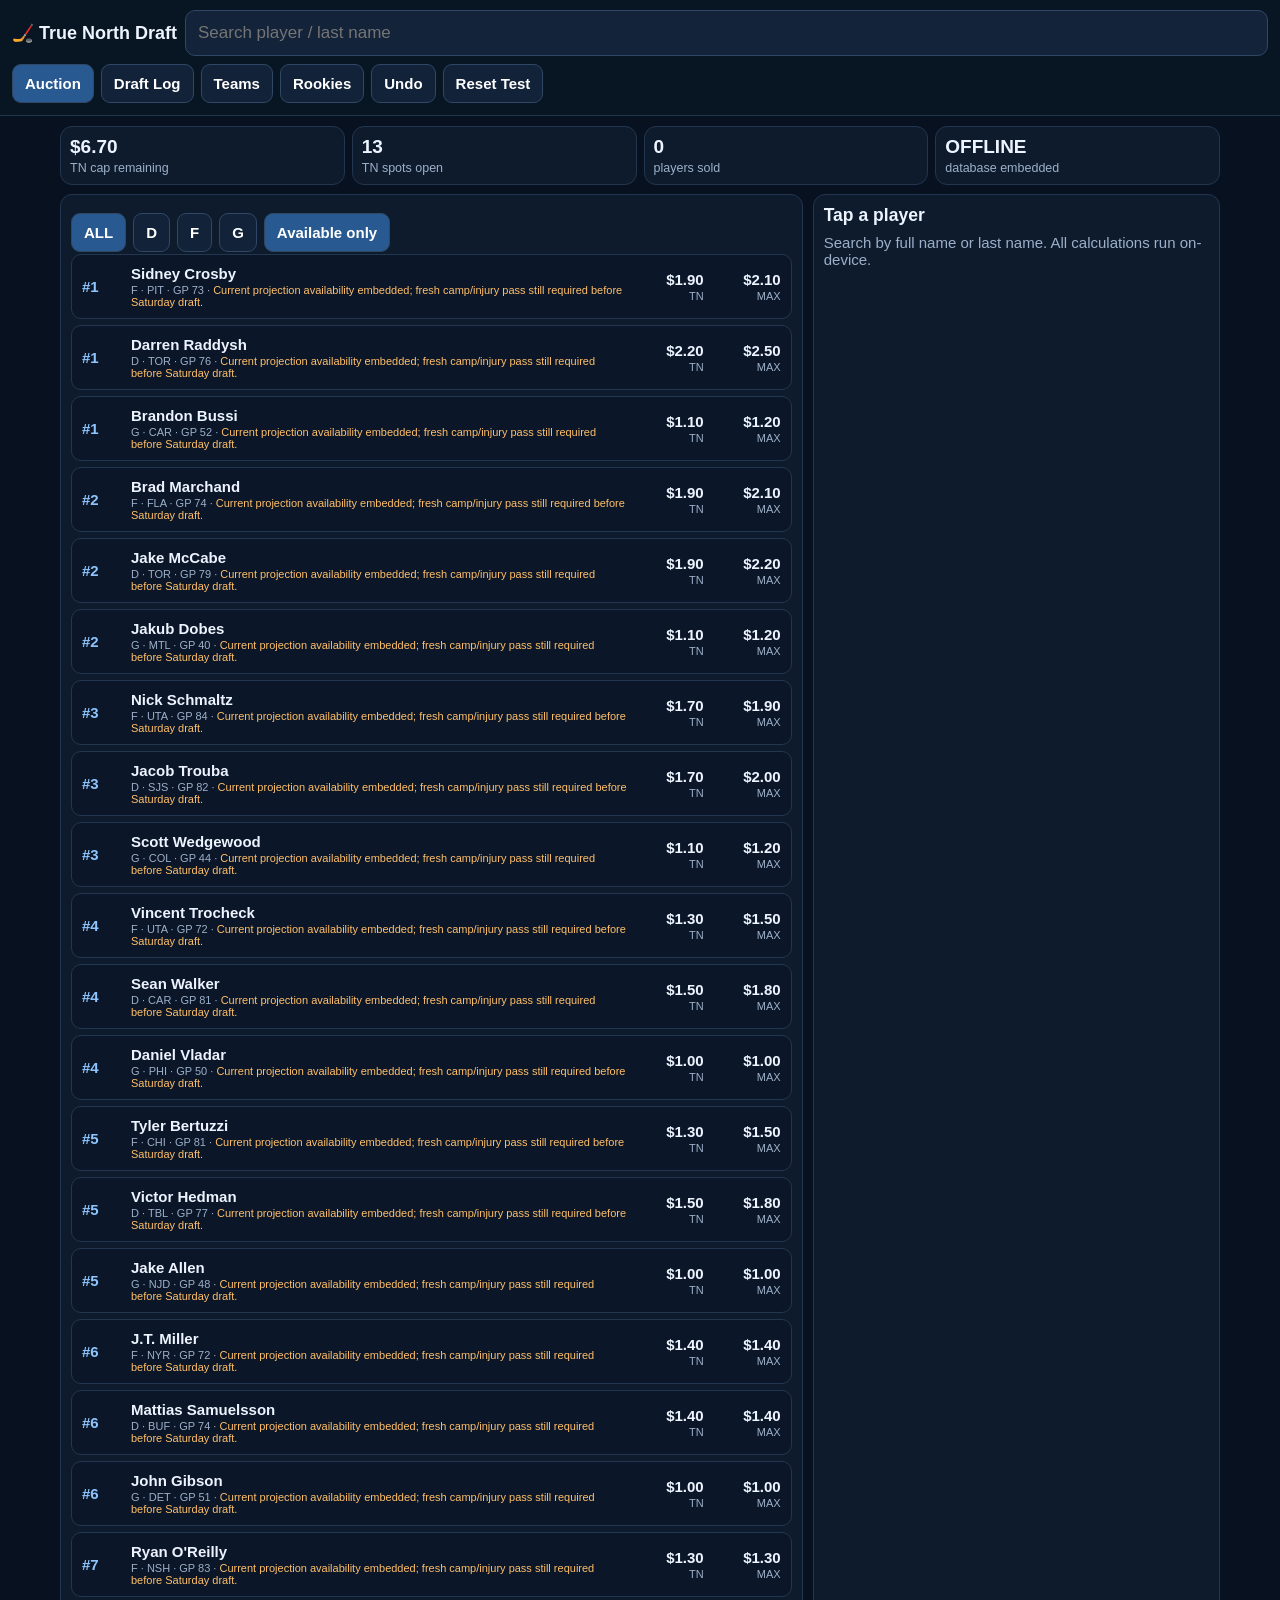
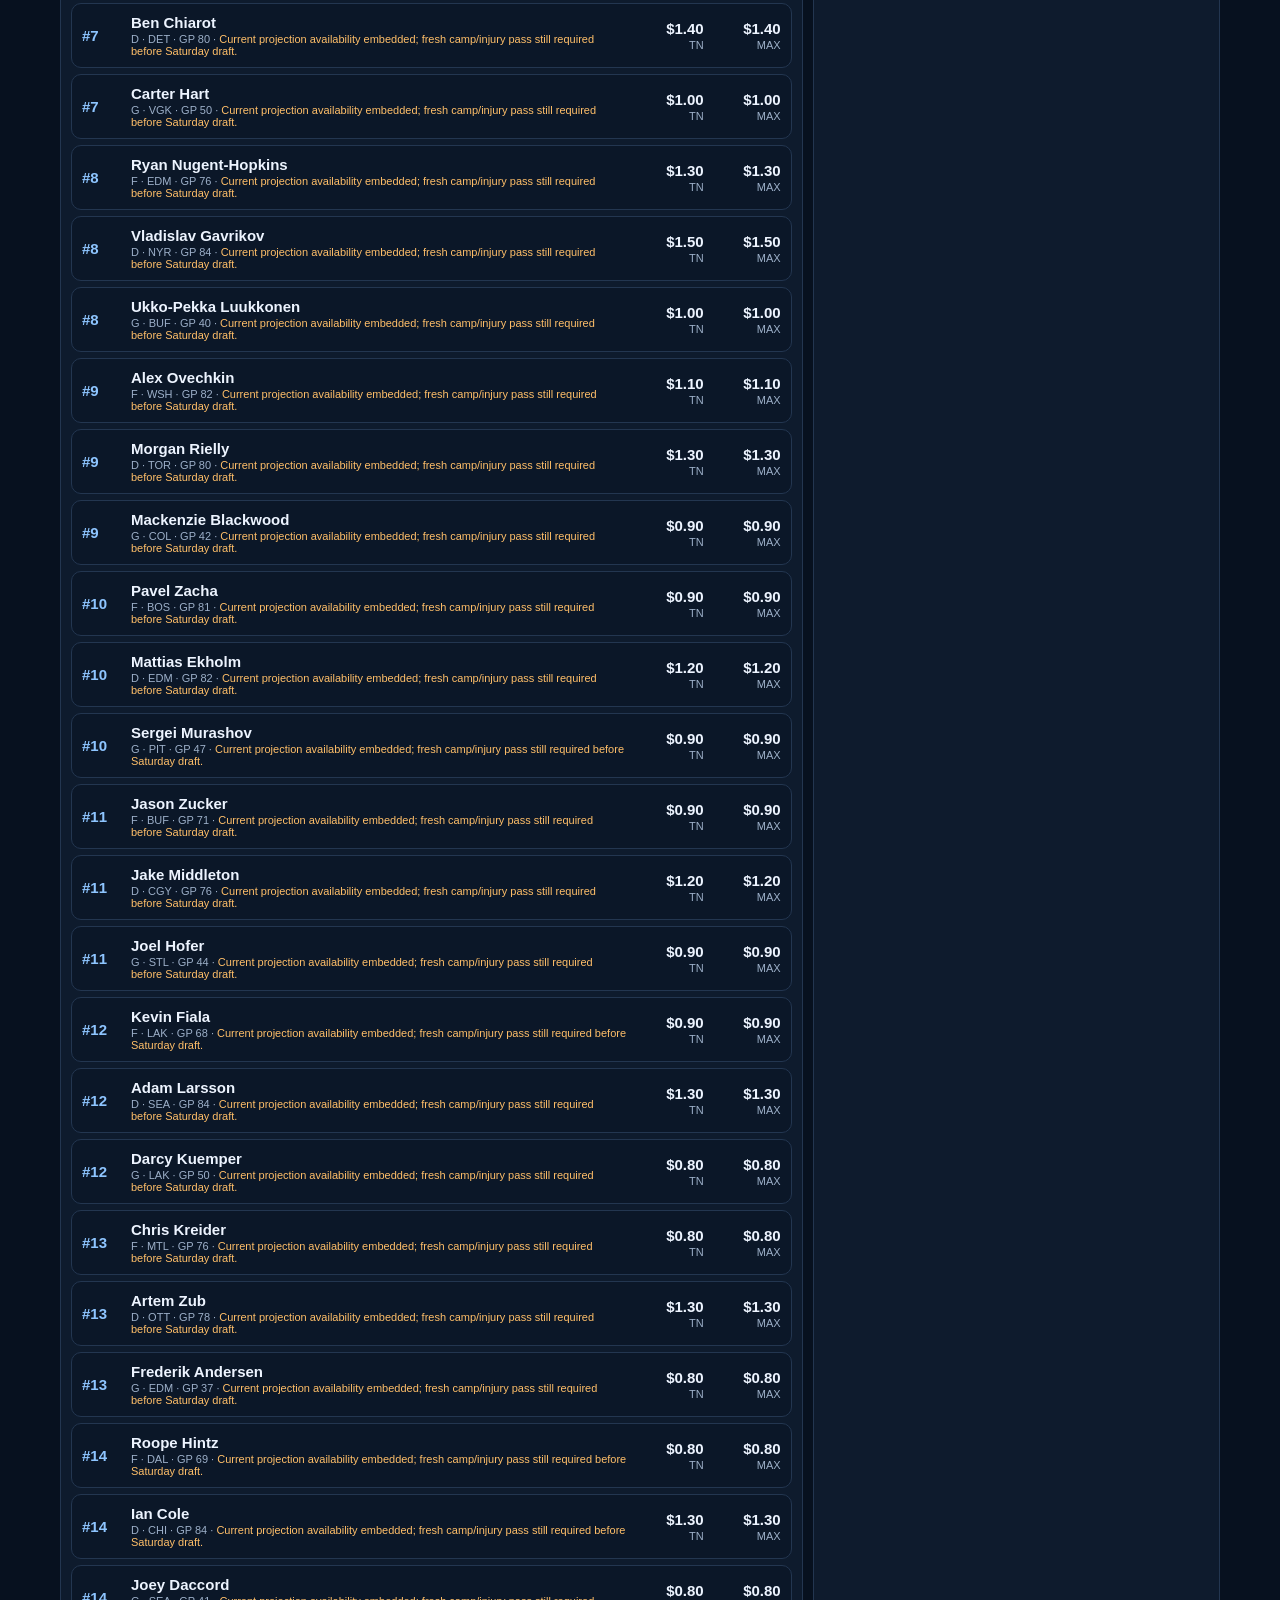
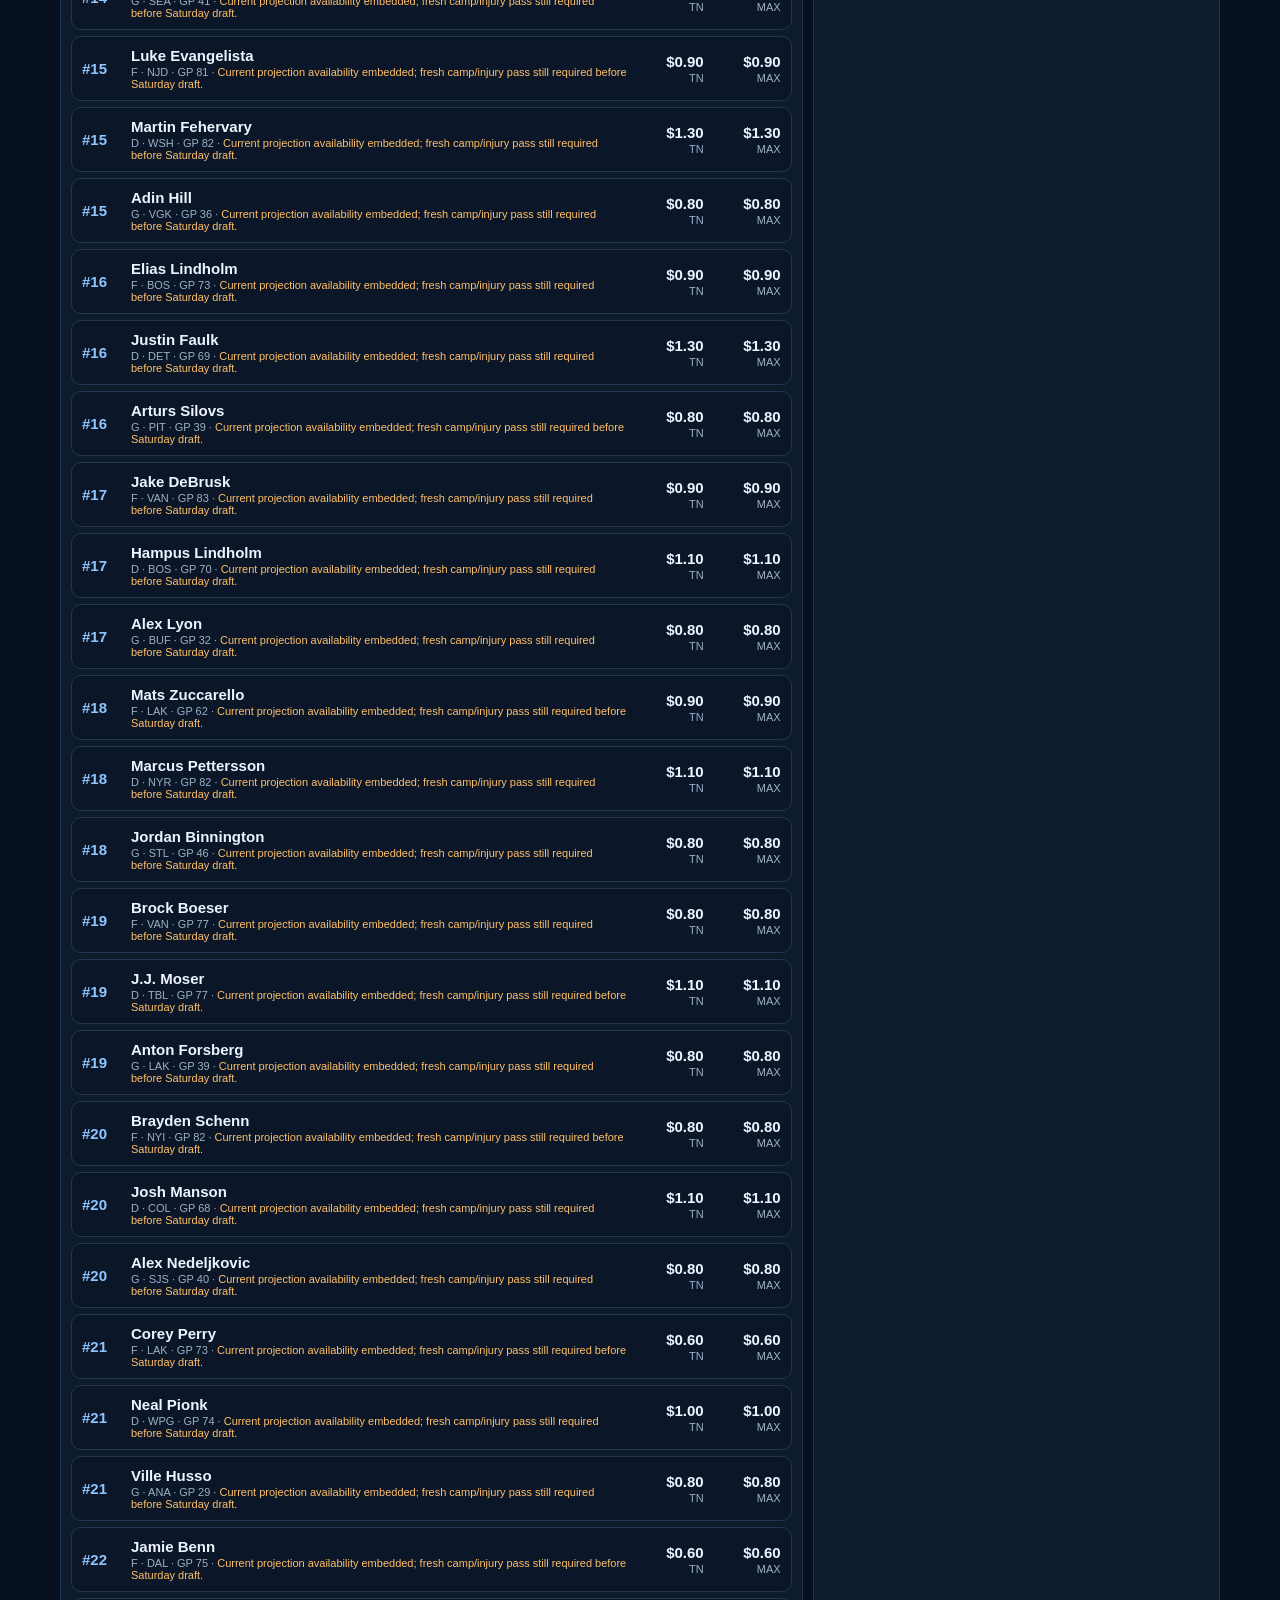
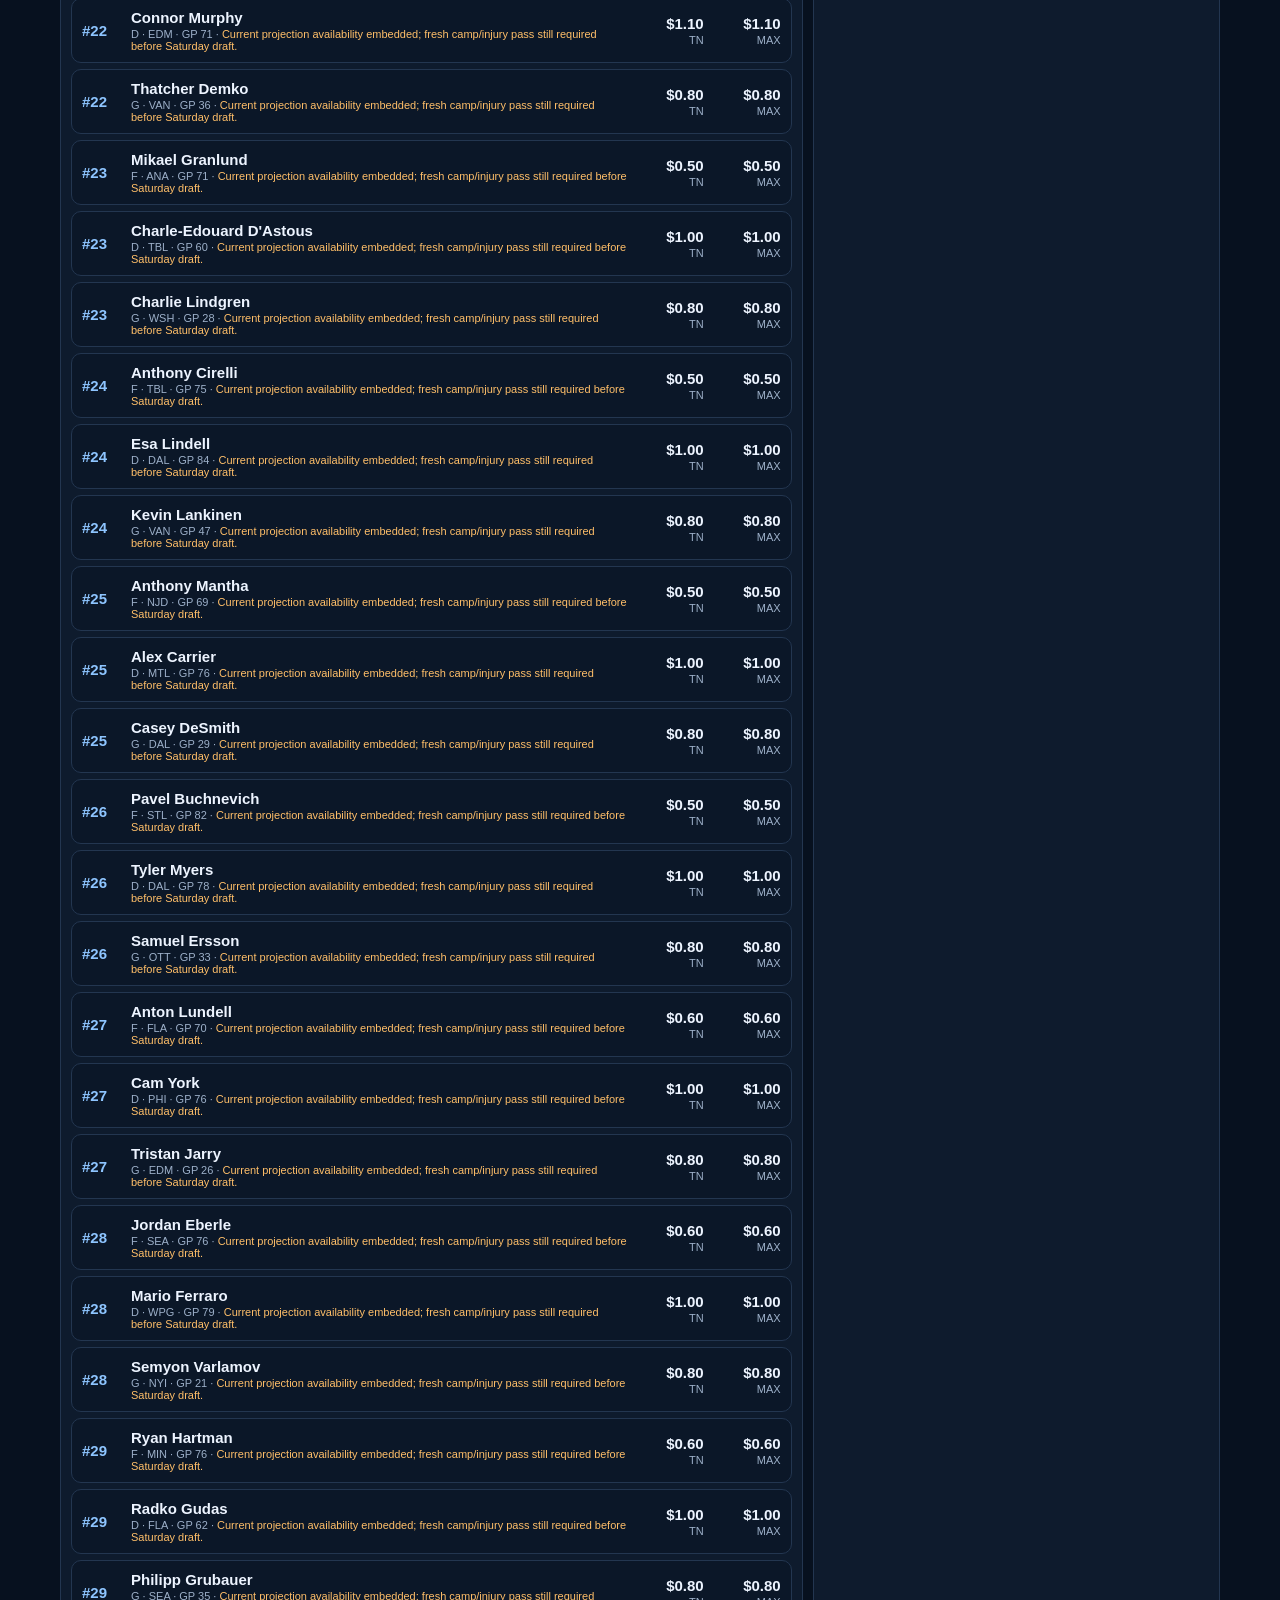
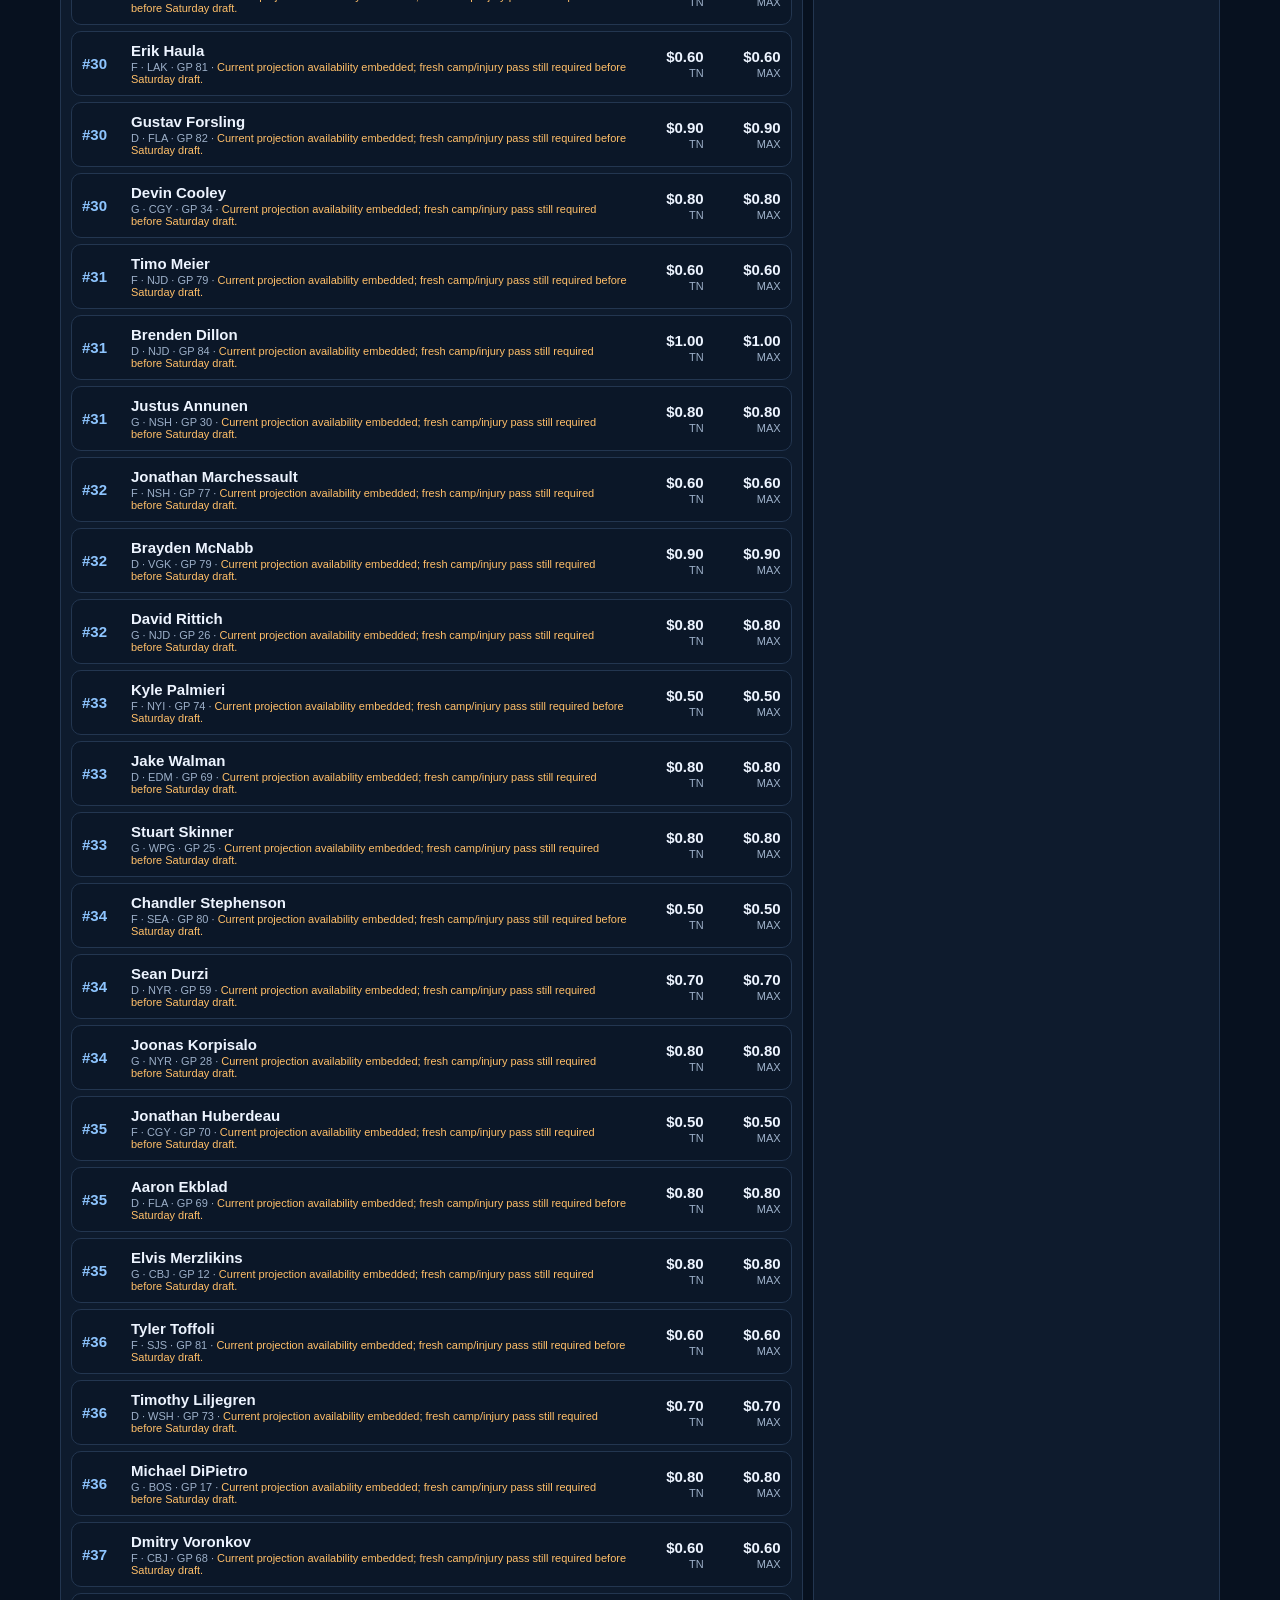
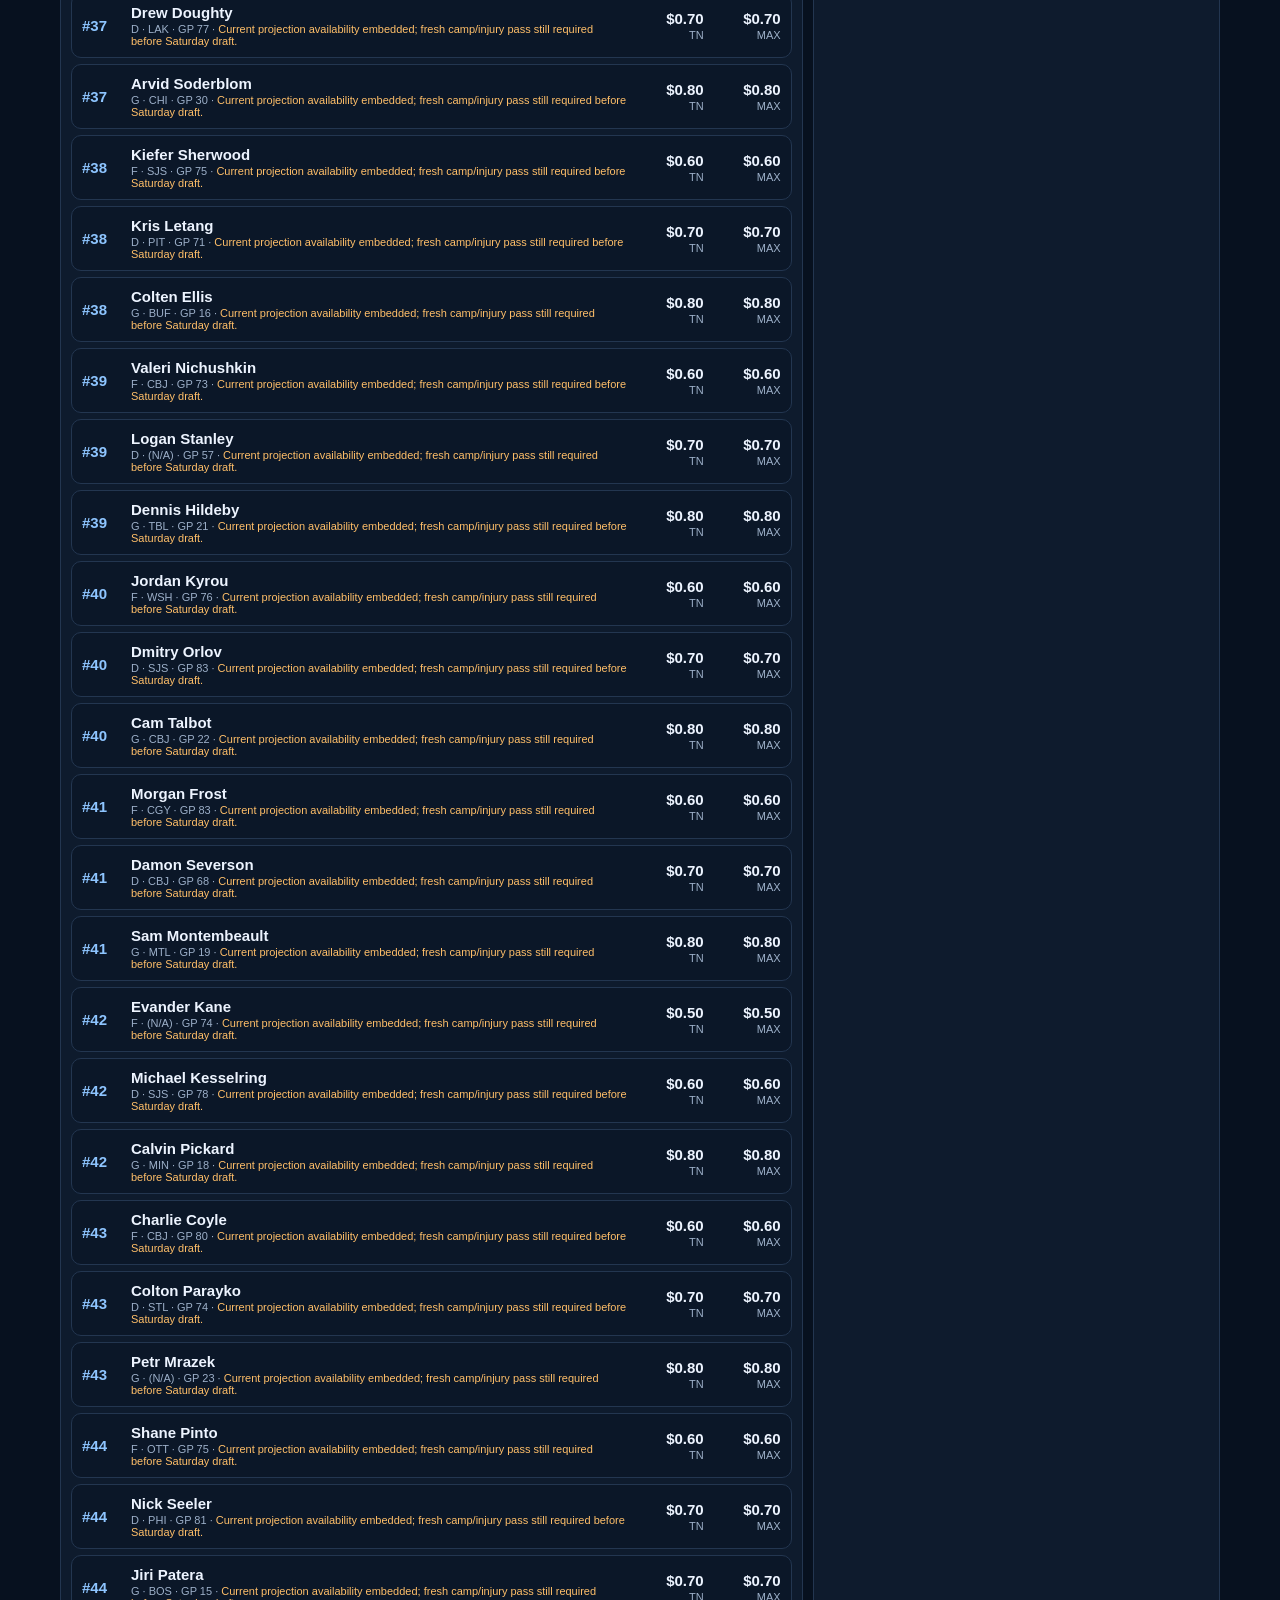
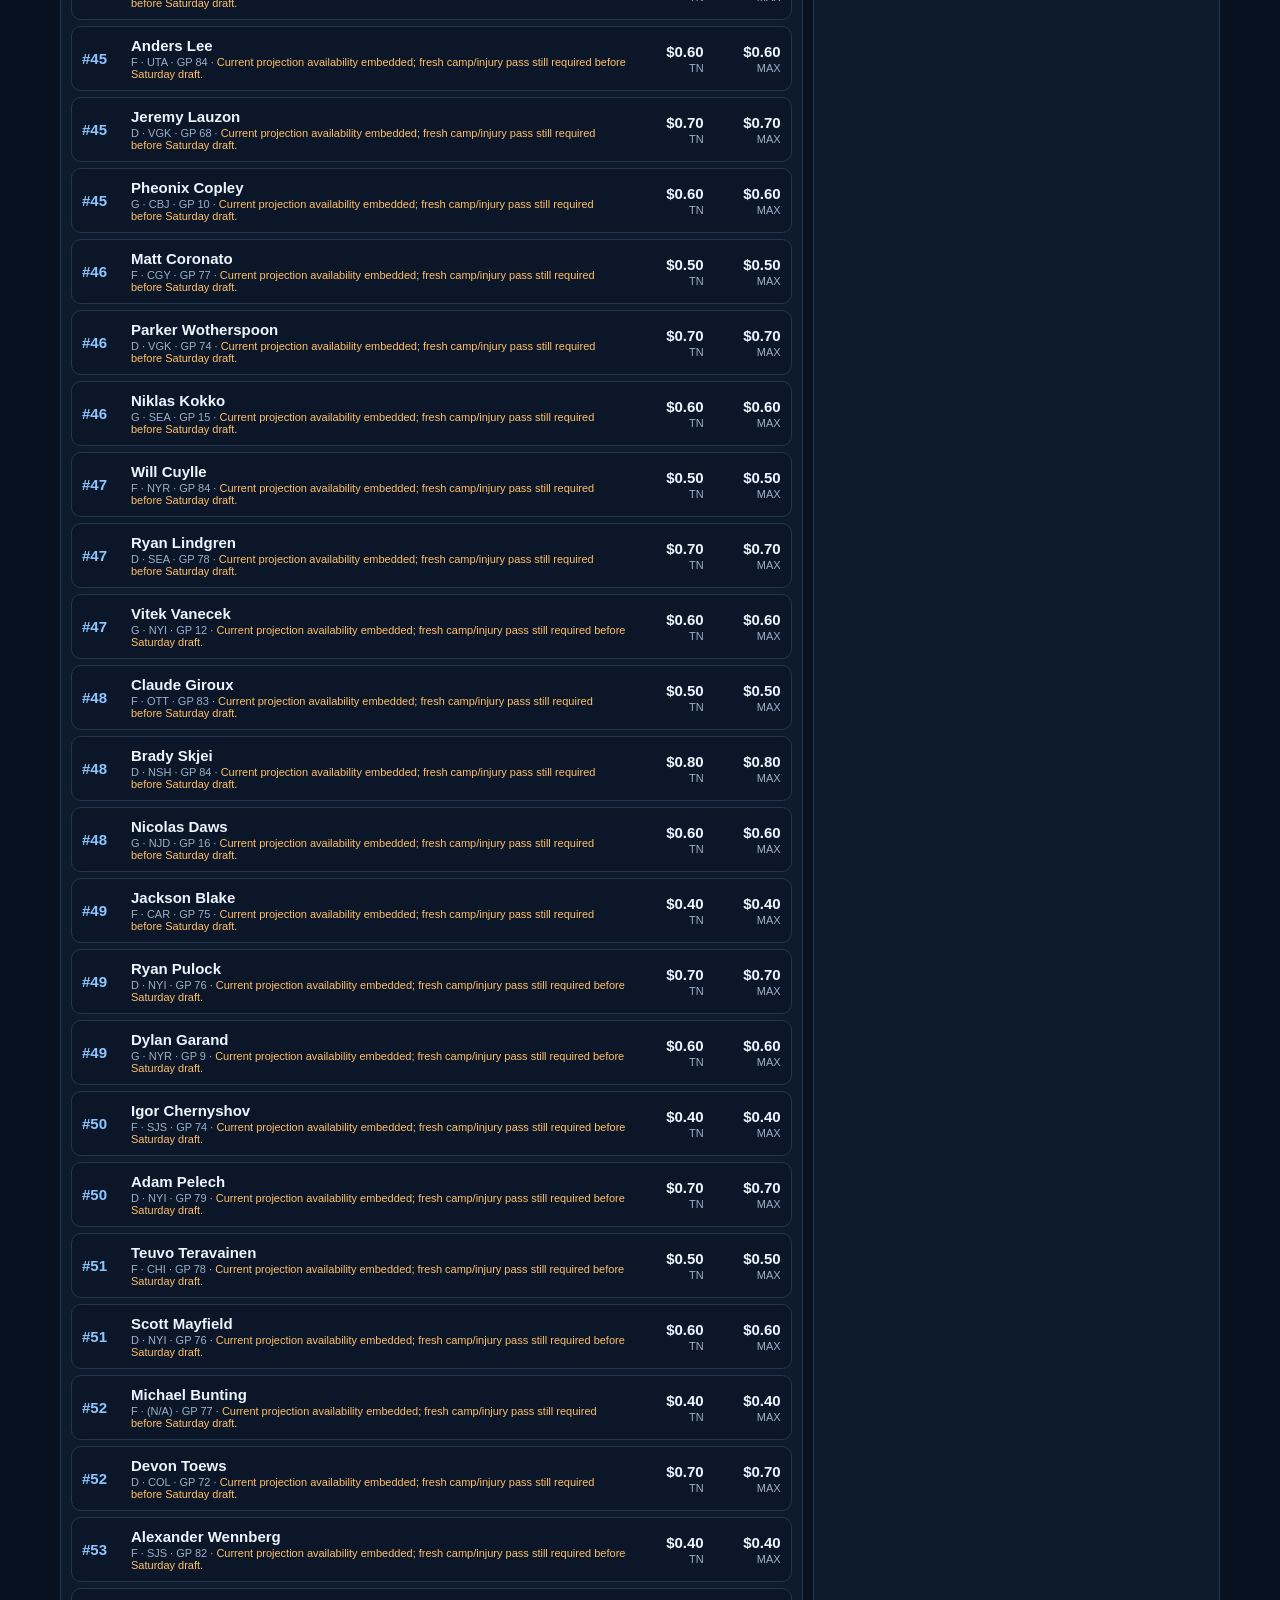
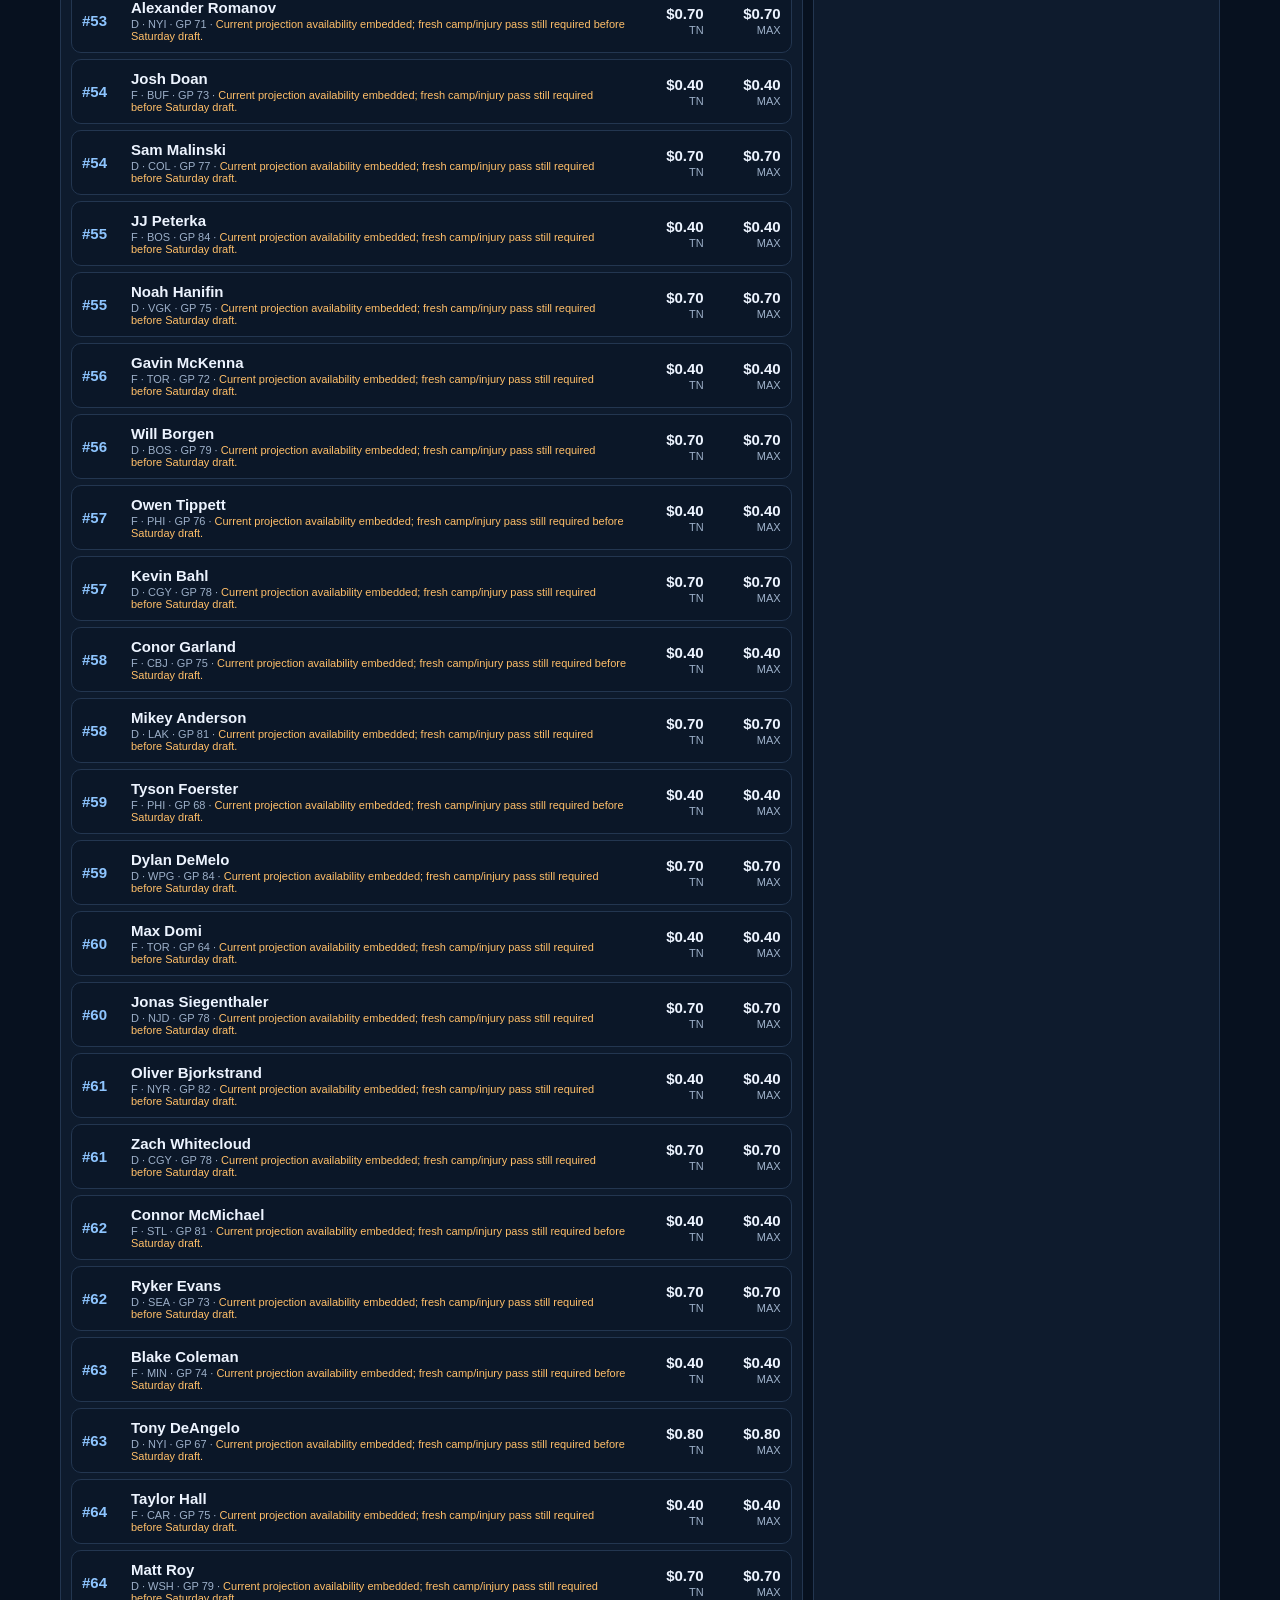
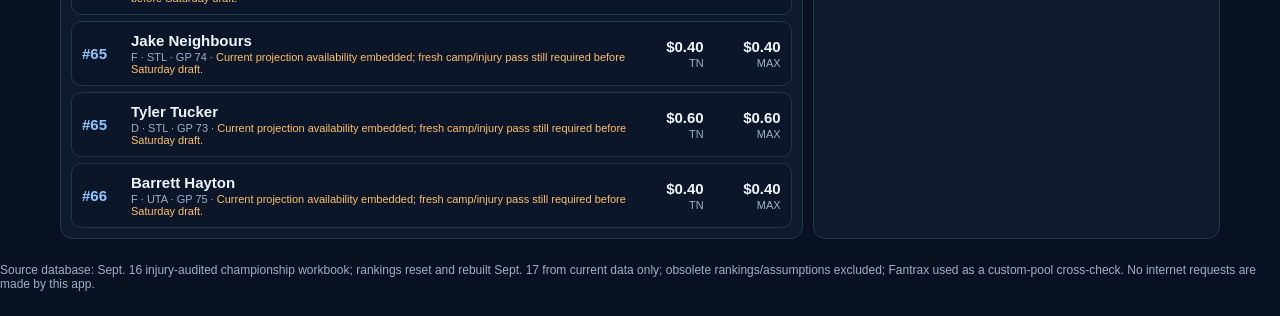
==== commit 0ff33823: "Add files via upload" ====
--- a/index.html
+++ b/index.html
@@ -97,8 +97,8 @@
 <button class="player static-player" type="button" data-player="Marcus Pettersson"><span class="rank">#27</span><span class="pname"><b>Marcus Pettersson</b><small>D · NYR · GP 82</small></span><span class="money">$0.60<small>TN</small></span><span class="money">$0.60<small>MAX</small></span></button></div></div>
 <div id="detail" class="card detail"><h3>Tap a player</h3><div class="muted">Search by full name or last name. All calculations run on-device.</div></div></div></div>
 <div id="draft" class="tab hidden"><div class="card"><h3>Test Draft Log</h3><div id="draftlog"></div></div></div>
-<div id="teams" class="tab hidden"><div id="teamgrid" class="teams"></div></div>
-<div id="rookies" class="tab hidden"><div class="card"><h3>Rookie Board <small class="muted">30 ranked prospects</small></h3><div id="rlist" class="list"><div class="player rookie-static"><span class="rank">#1</span><span class="pname"><b>Gavin McKenna</b><small>TOR • 2026 • Rd 1, pick 1 in round • #1 overall</small><small>Exceptional consensus No. 1 across the preferred scouting evidence; clear top prospect. Statistics are supporting evidence only.</small></span><span>F</span><span></span></div><div class="player rookie-static"><span class="rank">#2</span><span class="pname"><b>Ivar Stenberg</b><small>SJS • 2026 • Rd 1, pick 2 in round • #2 overall</small><small>Exceptional consensus No. 2-level prospect. Broad scouting convergence is too strong to be displaced by positional preference.</small></span><span>F</span><span></span></div><div class="player rookie-static"><span class="rank">#3</span><span class="pname"><b>Chase Reid</b><small>SEA • 2026 • Rd 1, pick 7 in round • #7 overall</small><small>Top fantasy D: preferred scouts support No. 1-D/dynamic upside; Central Scouting emphasized ceiling; Dobber strongly supports offensive/PP1 potential.</small></span><span>D</span><span></span></div><div class="player rookie-static"><span class="rank">#4</span><span class="pname"><b>Carson Carels</b><small>CGY • 2026 • Rd 1, pick 6 in round • #6 overall</small><small>Button’s preferred 2026 defenseman with potential No. 1-D projection and strong scouting consensus; premium offensive-D pool fit.</small></span><span>D</span><span></span></div><div class="player rookie-static"><span class="rank">#5</span><span class="pname"><b>Caleb Malhotra</b><small>VAN • 2026 • Rd 1, pick 3 in round • #3 overall</small><small>Elite 2026 scouting pedigree and top draft capital with strong NHL-scout support; forward quality outweighs forcing a D.</small></span><span>F</span><span></span></div><div class="player rookie-static"><span class="rank">#6</span><span class="pname"><b>Daxon Rudolph</b><small>BUF • 2026 • Rd 1, pick 4 in round • #4 overall</small><small>Premium D ceiling. High-end preferred scouting supports top-pair/star potential; offensive ceiling breaks close fantasy ties, not junior statistics.</small></span><span>D</span><span></span></div><div class="player rookie-static"><span class="rank">#7</span><span class="pname"><b>Cole Hutson</b><small>WSH • 2024 • Rd 2, pick 11 in round • #43 overall</small><small>Dobber 2026 ranks him No. 1 among prospect defensemen and Blue Chip (35% fantasy upside/99% NHL certainty); 10 points and 6 PP points in 14 NHL games provide rare direct translation evidence. Original No. 43 draft pedigree remains the counterweight, but the projection has materially changed.</small></span><span>D</span><span></span></div><div class="player rookie-static"><span class="rank">#8</span><span class="pname"><b>Alberts Smits</b><small>NYR • 2026 • Rd 1, pick 5 in round • #5 overall</small><small>Exceptional scouting and draft convergence plus pro-level translation. Premium top-pair projection; offensive-star ceiling is less established than Reid/Hutson.</small></span><span>D</span><span></span></div><div class="player rookie-static"><span class="rank">#9</span><span class="pname"><b>Keaton Verhoeff</b><small>SJS • 2026 • Rd 1, pick 9 in round • #9 overall</small><small>Central Scouting and broader primary scouting place him firmly in the elite 2026 D group; strong top-pair projection. Pool fit is excellent but star-offensive certainty trails Reid/Hutson.</small></span><span>D</span><span></span></div><div class="player rookie-static"><span class="rank">#10</span><span class="pname"><b>Konsta Helenius</b><small>BUF • 2024 • Rd 1, pick 14 in round • #14 overall</small><small>Strong original No. 14 pedigree plus Dobber Blue Chip/high certainty and unusually strong professional progression; later evidence confirms the original projection rather than replacing it.</small></span><span>F</span><span></span></div><div class="player rookie-static"><span class="rank">#11</span><span class="pname"><b>Viggo Bjorck</b><small>WPG • 2026 • Rd 1, pick 8 in round • #8 overall</small><small>Button and broader 2026 scouting were exceptionally high; strong recent pedigree and draft capital outweigh lower-priority statistical arguments.</small></span><span>F</span><span></span></div><div class="player rookie-static"><span class="rank">#12</span><span class="pname"><b>Jake O&#x27;Brien</b><small>SEA • 2025 • Rd 1, pick 8 in round • #8 overall</small><small>Strong 2025 scouting/draft pedigree plus Dobber Blue Chip designation; broad high-end prospect support.</small></span><span>F</span><span></span></div><div class="player rookie-static"><span class="rank">#13</span><span class="pname"><b>Michael Hage</b><small>MTL • 2024 • Rd 1, pick 21 in round • #21 overall</small><small>Strong original scouting pedigree plus Dobber Blue Chip; later development confirms rather than replaces the original evaluation.</small></span><span>F</span><span></span></div><div class="player rookie-static"><span class="rank">#14</span><span class="pname"><b>Jackson Smith</b><small>CBJ • 2025 • Rd 1, pick 14 in round • #14 overall</small><small>Strong first-round scouting pedigree plus Dobber Blue Chip and legitimate top-pair/offensive-D projection; excellent pool archetype.</small></span><span>D</span><span></span></div><div class="player rookie-static"><span class="rank">#15</span><span class="pname"><b>Ilya Protas</b><small>WSH • 2024 • Rd 3, pick — in round • #75 overall</small><small>Dobber Blue Chip plus strong pro translation: AHL rookie-of-the-year level production and immediate NHL impact. Original No. 75 pedigree remains a counterweight, but current professional evidence is now strong enough to move him into the top 15.</small></span><span>F</span><span></span></div><div class="player rookie-static"><span class="rank">#16</span><span class="pname"><b>Alexander Zharovsky</b><small>MTL • 2025 • Rd 2, pick — in round • #34 overall</small><small>Dobber Blue Chip with significant offensive ceiling; lower draft capital adds some translation uncertainty.</small></span><span>F</span><span></span></div><div class="player rookie-static"><span class="rank">#17</span><span class="pname"><b>Roman Kantserov</b><small>CHI • 2023 • Rd 2, pick — in round • #44 overall</small><small>Dobber Blue Chip with high-end offensive projection; older second-round pedigree remains a meaningful counterweight.</small></span><span>F</span><span></span></div><div class="player rookie-static"><span class="rank">#18</span><span class="pname"><b>Cole Reschny</b><small>CGY • 2025 • Rd 1, pick 18 in round • #18 overall</small><small>Dobber Blue Chip plus strong first-round scouting pedigree and good certainty.</small></span><span>F</span><span></span></div><div class="player rookie-static"><span class="rank">#19</span><span class="pname"><b>Andrew Cristall</b><small>WSH • 2023 • Rd 2, pick — in round • #40 overall</small><small>Dobber Blue Chip and high fantasy ceiling; original second-round pedigree and NHL-translation questions keep him below stronger convergence cases.</small></span><span>F</span><span></span></div><div class="player rookie-static"><span class="rank">#20</span><span class="pname"><b>Carter Bear</b><small>DET • 2025 • Rd 1, pick 13 in round • #13 overall</small><small>Strong recent first-round scouting pedigree and offensive upside with useful multicategory potential.</small></span><span>F</span><span></span></div><div class="player rookie-static"><span class="rank">#21</span><span class="pname"><b>Justin Carbonneau</b><small>STL • 2025 • Rd 1, pick 19 in round • #19 overall</small><small>Strong offensive upside and first-round pedigree; below prospects with stronger multi-source scouting convergence.</small></span><span>F</span><span></span></div><div class="player rookie-static"><span class="rank">#22</span><span class="pname"><b>Cameron Reid</b><small>NSH • 2025 • Rd 1, pick 21 in round • #21 overall</small><small>First-round offensive-D upside, but weaker elite-scout convergence than Smith and the premium 2026 D group.</small></span><span>D</span><span></span></div><div class="player rookie-static"><span class="rank">#23</span><span class="pname"><b>Adam Jiricek</b><small>STL • 2024 • Rd 1, pick 16 in round • #16 overall</small><small>Strong No. 16 draft pedigree and NHL-D projection; less evidence from preferred scouts of a star offensive/PP1 outcome.</small></span><span>D</span><span></span></div><div class="player rookie-static"><span class="rank">#24</span><span class="pname"><b>Bradly Nadeau</b><small>CAR • 2023 • Rd 1, pick 30 in round • #30 overall</small><small>Late-first pedigree with goal/PP upside; NHL translation uncertainty remains despite positive development.</small></span><span>F</span><span></span></div><div class="player rookie-static"><span class="rank">#25</span><span class="pname"><b>Dean Letourneau</b><small>BOS • 2024 • Rd 1, pick 25 in round • #25 overall</small><small>First-round pedigree and upside; subsequent development is supportive rather than transformative.</small></span><span>F</span><span></span></div><div class="player rookie-static"><span class="rank">#26</span><span class="pname"><b>Joshua Ravensbergen</b><small>SJS • 2025 • Rd 1, pick 30 in round • #30 overall</small><small>First-round goalie pedigree and legitimate starter upside; goalie variance and development horizon reduce MIN-draft priority.</small></span><span>G</span><span></span></div><div class="player rookie-static"><span class="rank">#27</span><span class="pname"><b>Max Plante</b><small>DET • 2024 • Rd 2, pick — in round • #47 overall</small><small>Positive development and skill, but second-round pedigree and translation uncertainty keep him below stronger scouting cases.</small></span><span>F</span><span></span></div><div class="player rookie-static"><span class="rank">#28</span><span class="pname"><b>Xavier Villeneuve</b><small>CHI • 2026 • Rd 2, pick — in round • #34 overall</small><small>Interesting offensive-D/PP upside, but second-round capital and lower scouting certainty keep him below premium D targets.</small></span><span>D</span><span></span></div><div class="player rookie-static"><span class="rank">#29</span><span class="pname"><b>Liam Greentree</b><small>NYR • 2024 • Rd 1, pick 26 in round • #26 overall</small><small>Good first-round scoring pedigree, but less evidence of an elite fantasy outcome than prospects above him.</small></span><span>F</span><span></span></div><div class="player rookie-static"><span class="rank">#30</span><span class="pname"><b>Eric Pohlkamp</b><small>SJS • 2023 • Rd 5, pick — in round • #132 overall</small><small>Offensive tools are interesting, but No. 132 draft pedigree remains a major translation warning; NCAA production cannot manufacture star-D certainty.</small></span><span>D</span><span></span></div></div></div></div></div></div></div>
+<div id="teams" class="tab hidden"><div id="teamgrid" class="teams"><div class="team"><b>True North</b><div class="kv"><div><small>Cap left</small><b>$6.70</b></div><div><small>Open spots</small><b>13</b></div></div></div><div class="team"><b>Revolution</b><div class="kv"><div><small>Cap left</small><b>$2.90</b></div><div><small>Open spots</small><b>2</b></div></div></div><div class="team"><b>Storm</b><div class="kv"><div><small>Cap left</small><b>$4.10</b></div><div><small>Open spots</small><b>6</b></div></div></div><div class="team"><b>Oilers</b><div class="kv"><div><small>Cap left</small><b>$7.60</b></div><div><small>Open spots</small><b>9</b></div></div></div><div class="team"><b>Marner Sucks</b><div class="kv"><div><small>Cap left</small><b>$6.50</b></div><div><small>Open spots</small><b>8</b></div></div></div><div class="team"><b>Red Wings</b><div class="kv"><div><small>Cap left</small><b>$4.30</b></div><div><small>Open spots</small><b>6</b></div></div></div><div class="team"><b>Hot Heads</b><div class="kv"><div><small>Cap left</small><b>$3.90</b></div><div><small>Open spots</small><b>7</b></div></div></div><div class="team"><b>Dream</b><div class="kv"><div><small>Cap left</small><b>$6.70</b></div><div><small>Open spots</small><b>10</b></div></div></div></div></div>
+<div id="rookies" class="tab hidden"><div class="card"><h3>Rookie Board <small class="muted">30 ranked prospects</small></h3><div id="rlist" class="list"><div class="player rookie-static"><span class="rank">#1</span><span class="pname"><b>Gavin McKenna</b><small>TOR • 2026 • Rd 1, pick 1 in round • #1 overall</small><small>Exceptional consensus No. 1 across the preferred scouting evidence; clear top prospect. Statistics are supporting evidence only.</small></span><span>F</span><span></span></div><div class="player rookie-static"><span class="rank">#2</span><span class="pname"><b>Ivar Stenberg</b><small>SJS • 2026 • Rd 1, pick 2 in round • #2 overall</small><small>Exceptional consensus No. 2-level prospect. Broad scouting convergence is too strong to be displaced by positional preference.</small></span><span>F</span><span></span></div><div class="player rookie-static"><span class="rank">#3</span><span class="pname"><b>Chase Reid</b><small>SEA • 2026 • Rd 1, pick 7 in round • #7 overall</small><small>Top fantasy D: preferred scouts support No. 1-D/dynamic upside; Central Scouting emphasized ceiling; Dobber strongly supports offensive/PP1 potential.</small></span><span>D</span><span></span></div><div class="player rookie-static"><span class="rank">#4</span><span class="pname"><b>Carson Carels</b><small>CGY • 2026 • Rd 1, pick 6 in round • #6 overall</small><small>Button’s preferred 2026 defenseman with potential No. 1-D projection and strong scouting consensus; premium offensive-D pool fit.</small></span><span>D</span><span></span></div><div class="player rookie-static"><span class="rank">#5</span><span class="pname"><b>Caleb Malhotra</b><small>VAN • 2026 • Rd 1, pick 3 in round • #3 overall</small><small>Elite 2026 scouting pedigree and top draft capital with strong NHL-scout support; forward quality outweighs forcing a D.</small></span><span>F</span><span></span></div><div class="player rookie-static"><span class="rank">#6</span><span class="pname"><b>Daxon Rudolph</b><small>BUF • 2026 • Rd 1, pick 4 in round • #4 overall</small><small>Premium D ceiling. High-end preferred scouting supports top-pair/star potential; offensive ceiling breaks close fantasy ties, not junior statistics.</small></span><span>D</span><span></span></div><div class="player rookie-static"><span class="rank">#7</span><span class="pname"><b>Alberts Smits</b><small>NYR • 2026 • Rd 1, pick 5 in round • #5 overall</small><small>Exceptional scouting and draft convergence plus pro-level translation. Premium top-pair projection; offensive-star ceiling is less established than Reid.</small></span><span>D</span><span></span></div><div class="player rookie-static"><span class="rank">#8</span><span class="pname"><b>Keaton Verhoeff</b><small>SJS • 2026 • Rd 1, pick 9 in round • #9 overall</small><small>Major scouting-first correction: Central Scouting and broader primary scouting place him firmly in the elite 2026 D group; strong top-pair projection.</small></span><span>D</span><span></span></div><div class="player rookie-static"><span class="rank">#9</span><span class="pname"><b>Konsta Helenius</b><small>BUF • 2024 • Rd 1, pick 14 in round • #14 overall</small><small>Strong original draft-year pedigree plus Dobber Blue Chip/high certainty. Professional progression confirms the projection rather than creating it.</small></span><span>F</span><span></span></div><div class="player rookie-static"><span class="rank">#10</span><span class="pname"><b>Viggo Bjorck</b><small>WPG • 2026 • Rd 1, pick 8 in round • #8 overall</small><small>Button and broader 2026 scouting were exceptionally high; strong recent pedigree and draft capital outweigh lower-priority statistical arguments.</small></span><span>F</span><span></span></div><div class="player rookie-static"><span class="rank">#11</span><span class="pname"><b>Jake O&#x27;Brien</b><small>SEA • 2025 • Rd 1, pick 8 in round • #8 overall</small><small>Strong 2025 scouting/draft pedigree plus Dobber Blue Chip designation; broad high-end prospect support.</small></span><span>F</span><span></span></div><div class="player rookie-static"><span class="rank">#12</span><span class="pname"><b>Michael Hage</b><small>MTL • 2024 • Rd 1, pick 21 in round • #21 overall</small><small>Strong original scouting pedigree plus Dobber Blue Chip; later development confirms rather than replaces the original evaluation.</small></span><span>F</span><span></span></div><div class="player rookie-static"><span class="rank">#13</span><span class="pname"><b>Jackson Smith</b><small>CBJ • 2025 • Rd 1, pick 14 in round • #14 overall</small><small>Strong first-round scouting pedigree plus Dobber Blue Chip and legitimate top-pair/offensive-D projection; excellent pool archetype.</small></span><span>D</span><span></span></div><div class="player rookie-static"><span class="rank">#14</span><span class="pname"><b>Alexander Zharovsky</b><small>MTL • 2025 • Rd 2, pick — in round • #34 overall</small><small>Dobber Blue Chip with significant offensive ceiling; lower draft capital adds some translation uncertainty.</small></span><span>F</span><span></span></div><div class="player rookie-static"><span class="rank">#15</span><span class="pname"><b>Roman Kantserov</b><small>CHI • 2023 • Rd 2, pick — in round • #44 overall</small><small>Dobber Blue Chip with high-end offensive projection; older second-round pedigree remains a meaningful counterweight.</small></span><span>F</span><span></span></div><div class="player rookie-static"><span class="rank">#16</span><span class="pname"><b>Cole Reschny</b><small>CGY • 2025 • Rd 1, pick 18 in round • #18 overall</small><small>Dobber Blue Chip plus strong first-round scouting pedigree and good certainty.</small></span><span>F</span><span></span></div><div class="player rookie-static"><span class="rank">#17</span><span class="pname"><b>Carter Bear</b><small>DET • 2025 • Rd 1, pick 13 in round • #13 overall</small><small>Strong recent first-round scouting pedigree and offensive upside with useful multicategory potential.</small></span><span>F</span><span></span></div><div class="player rookie-static"><span class="rank">#18</span><span class="pname"><b>Andrew Cristall</b><small>WSH • 2023 • Rd 2, pick — in round • #40 overall</small><small>Dobber Blue Chip and high fantasy ceiling; original second-round pedigree and NHL-translation questions keep him below stronger convergence cases.</small></span><span>F</span><span></span></div><div class="player rookie-static"><span class="rank">#19</span><span class="pname"><b>Ilya Protas</b><small>WSH • 2024 • Rd 3, pick — in round • #75 overall</small><small>Dobber Blue Chip and substantial upside; weaker original draft pedigree limits certainty despite positive development.</small></span><span>F</span><span></span></div><div class="player rookie-static"><span class="rank">#20</span><span class="pname"><b>Justin Carbonneau</b><small>STL • 2025 • Rd 1, pick 19 in round • #19 overall</small><small>Strong offensive upside and first-round pedigree; below prospects with stronger multi-source scouting convergence.</small></span><span>F</span><span></span></div><div class="player rookie-static"><span class="rank">#21</span><span class="pname"><b>Cameron Reid</b><small>NSH • 2025 • Rd 1, pick 21 in round • #21 overall</small><small>First-round offensive-D upside, but weaker elite-scout convergence than Smith and the premium 2026 D group.</small></span><span>D</span><span></span></div><div class="player rookie-static"><span class="rank">#22</span><span class="pname"><b>Adam Jiricek</b><small>STL • 2024 • Rd 1, pick 16 in round • #16 overall</small><small>Strong No. 16 draft pedigree and NHL-D projection; less evidence from preferred scouts of a star offensive/PP1 outcome.</small></span><span>D</span><span></span></div><div class="player rookie-static"><span class="rank">#23</span><span class="pname"><b>Dean Letourneau</b><small>BOS • 2024 • Rd 1, pick 25 in round • #25 overall</small><small>First-round pedigree and upside; subsequent development is supportive rather than transformative.</small></span><span>F</span><span></span></div><div class="player rookie-static"><span class="rank">#24</span><span class="pname"><b>Bradly Nadeau</b><small>CAR • 2023 • Rd 1, pick 30 in round • #30 overall</small><small>Late-first pedigree with goal/PP upside; NHL translation uncertainty remains despite positive development.</small></span><span>F</span><span></span></div><div class="player rookie-static"><span class="rank">#25</span><span class="pname"><b>Joshua Ravensbergen</b><small>SJS • 2025 • Rd 1, pick 30 in round • #30 overall</small><small>First-round goalie pedigree and legitimate starter upside; goalie variance and development horizon reduce MIN-draft priority.</small></span><span>G</span><span></span></div><div class="player rookie-static"><span class="rank">#26</span><span class="pname"><b>Max Plante</b><small>DET • 2024 • Rd 2, pick — in round • #47 overall</small><small>Positive development and skill, but second-round pedigree and translation uncertainty keep him below stronger scouting cases.</small></span><span>F</span><span></span></div><div class="player rookie-static"><span class="rank">#27</span><span class="pname"><b>Xavier Villeneuve</b><small>CHI • 2026 • Rd 2, pick — in round • #34 overall</small><small>Interesting offensive-D/PP upside, but second-round capital and lower scouting certainty keep him below premium D targets.</small></span><span>D</span><span></span></div><div class="player rookie-static"><span class="rank">#28</span><span class="pname"><b>Liam Greentree</b><small>NYR • 2024 • Rd 1, pick 26 in round • #26 overall</small><small>Good first-round scoring pedigree, but less evidence of an elite fantasy outcome than prospects above him.</small></span><span>F</span><span></span></div><div class="player rookie-static"><span class="rank">#29</span><span class="pname"><b>Eric Pohlkamp</b><small>SJS • 2023 • Rd 5, pick — in round • #132 overall</small><small>Offensive tools are interesting, but No. 132 draft pedigree remains a major translation warning; NCAA production cannot manufacture star-D certainty.</small></span><span>D</span><span></span></div><div class="player rookie-static"><span class="rank">#30</span><span class="pname"><b>Ryan Ufko</b><small>NSH • 2021 • Rd 4, pick — in round • #115 overall</small><small>Older fourth-round D prospect with encouraging pro development; now needs NHL translation evidence to overcome modest original pedigree.</small></span><span>D</span><span></span></div></div></div></div></div></div></div>
 <div class="foot">Source database: Sept. 16 injury-audited championship workbook; rankings reset and rebuilt Sept. 17 from current data only; obsolete rankings/assumptions excluded; Fantrax used as a custom-pool cross-check. No internet requests are made by this app.</div>
 </div>
 <script src="data.js"></script>
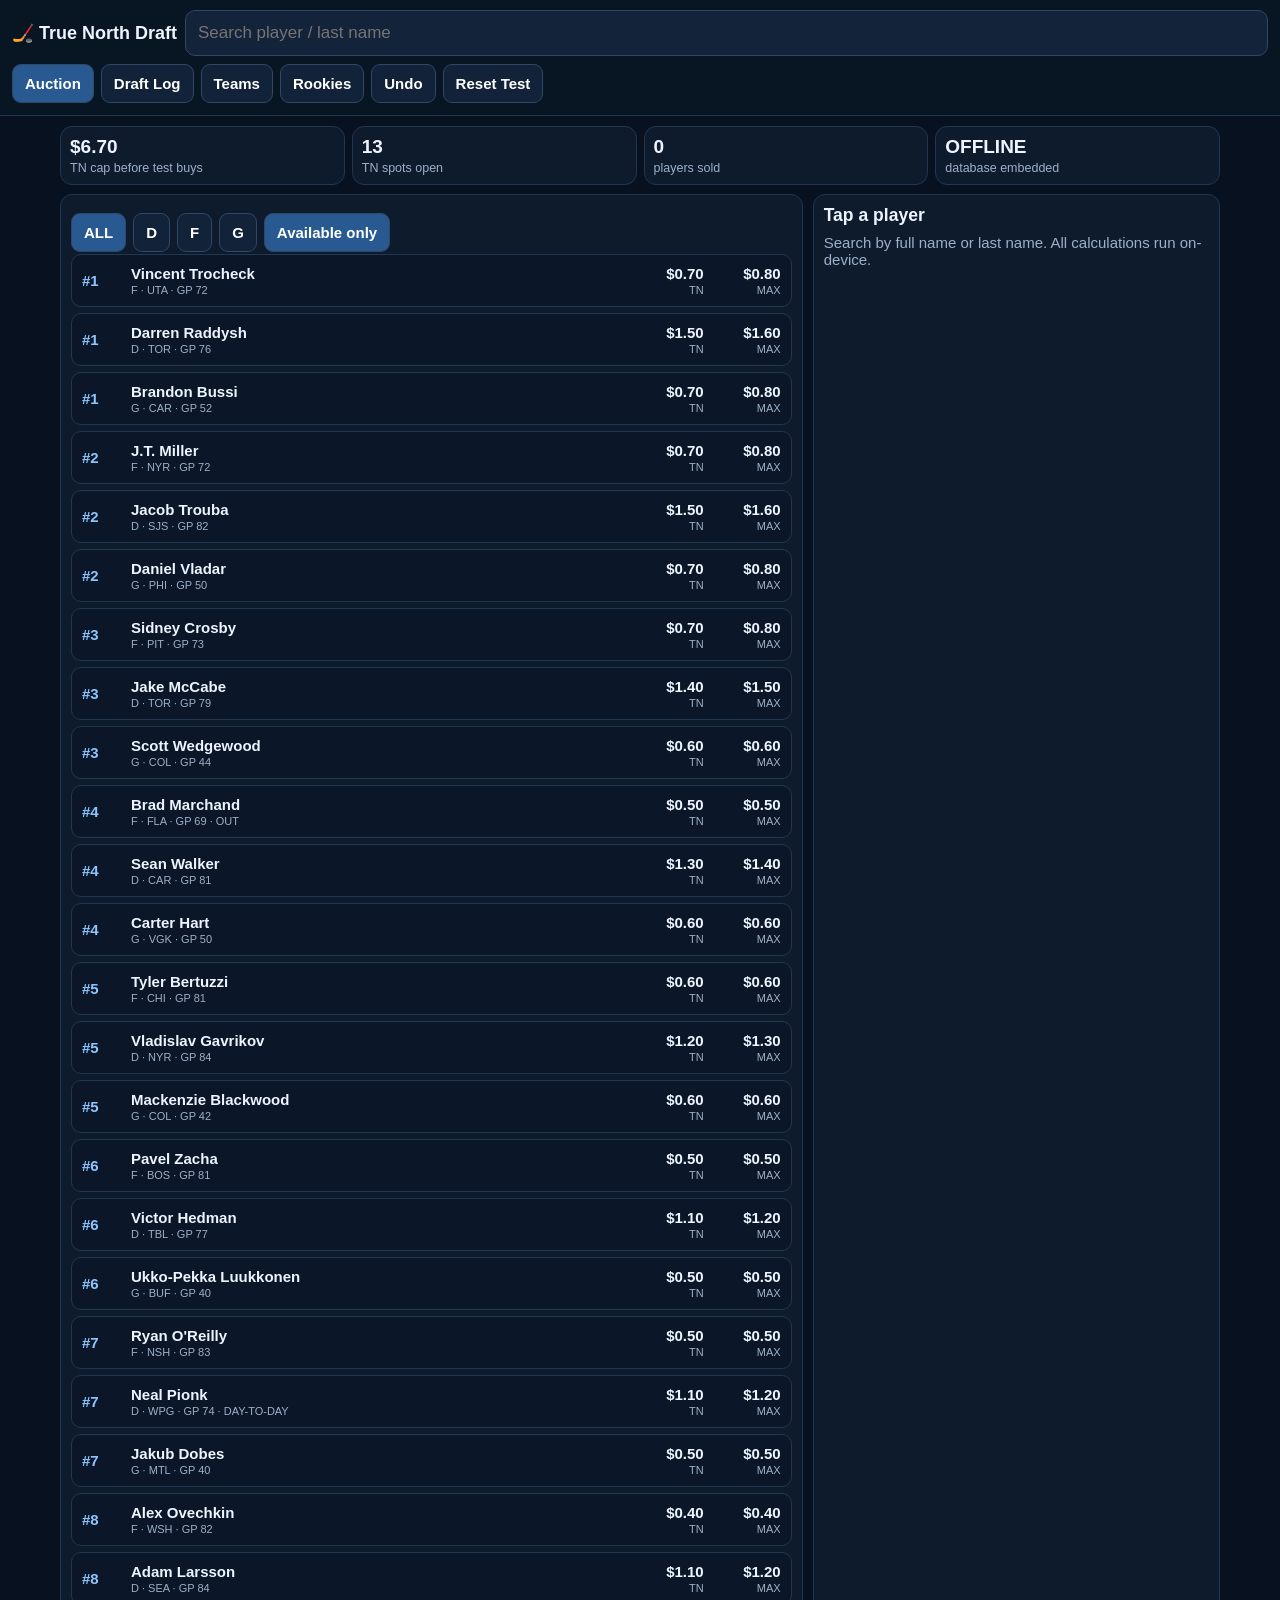
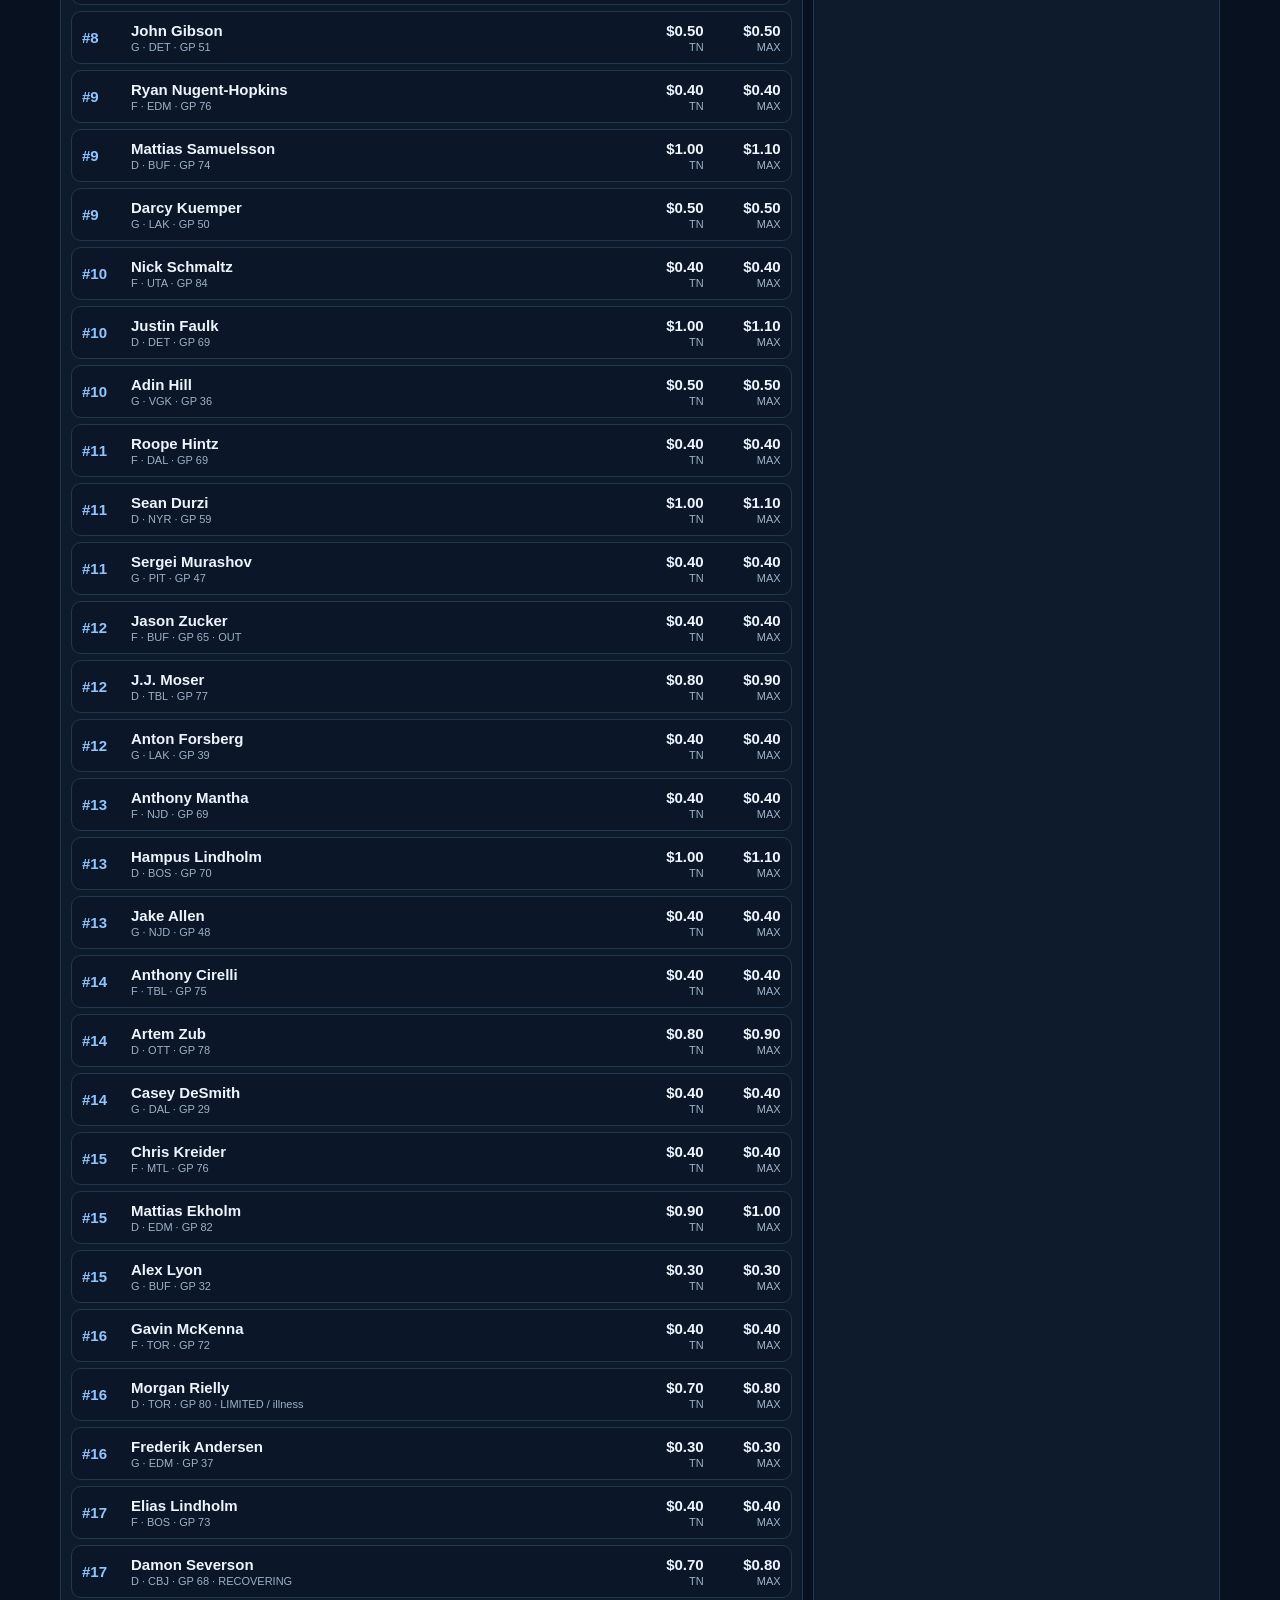
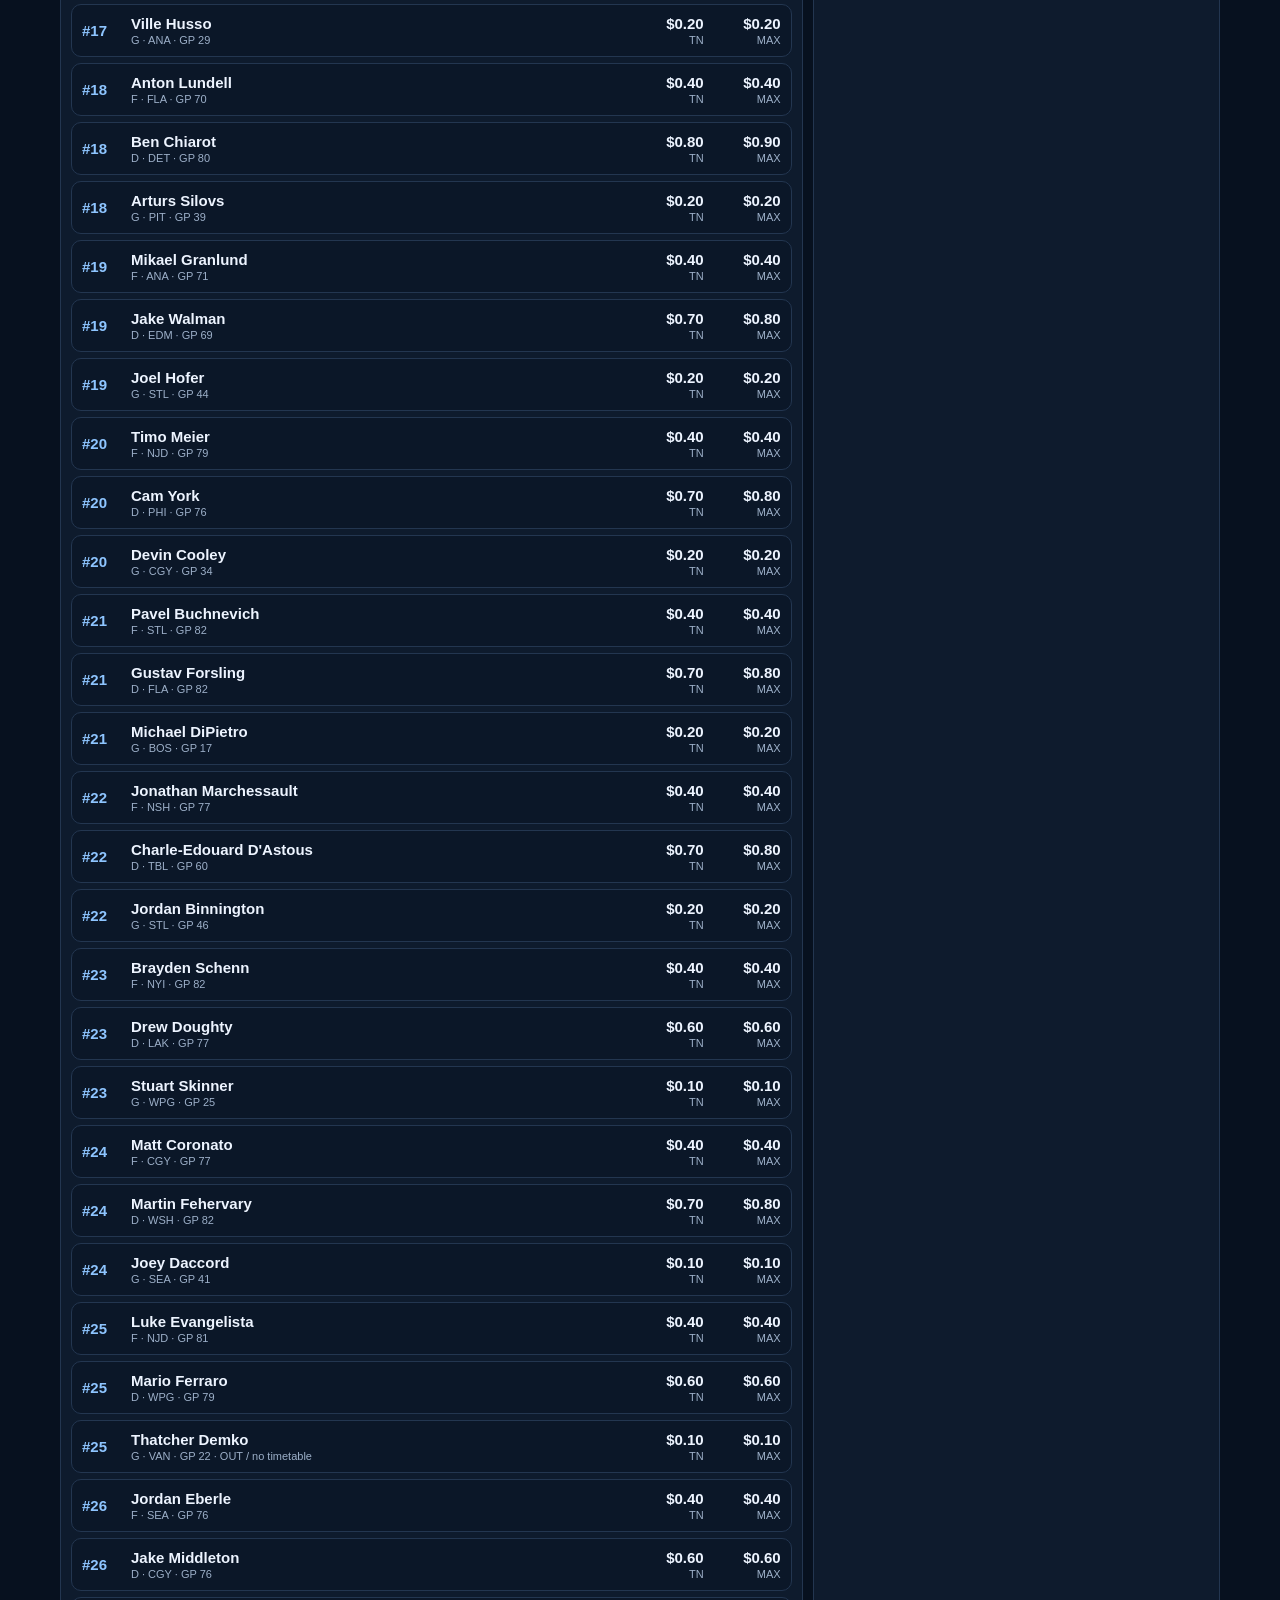
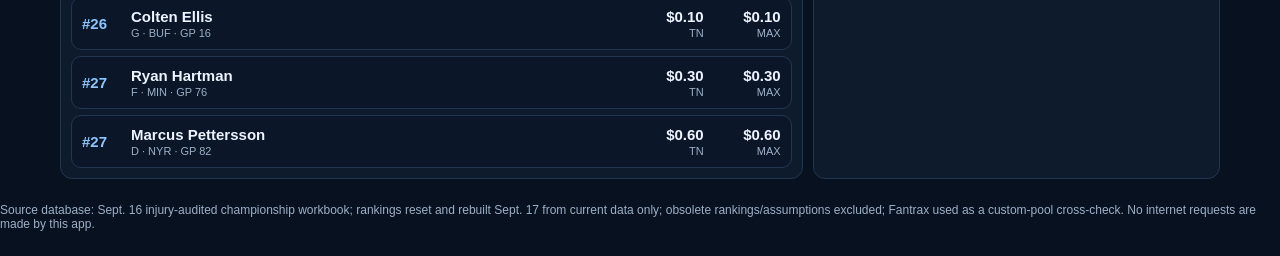
==== commit 3212e4d4: "Add files via upload" ====
--- a/index.html
+++ b/index.html
@@ -97,8 +97,8 @@
 <button class="player static-player" type="button" data-player="Marcus Pettersson"><span class="rank">#27</span><span class="pname"><b>Marcus Pettersson</b><small>D · NYR · GP 82</small></span><span class="money">$0.60<small>TN</small></span><span class="money">$0.60<small>MAX</small></span></button></div></div>
 <div id="detail" class="card detail"><h3>Tap a player</h3><div class="muted">Search by full name or last name. All calculations run on-device.</div></div></div></div>
 <div id="draft" class="tab hidden"><div class="card"><h3>Test Draft Log</h3><div id="draftlog"></div></div></div>
-<div id="teams" class="tab hidden"><div id="teamgrid" class="teams"><div class="team"><b>True North</b><div class="kv"><div><small>Cap left</small><b>$6.70</b></div><div><small>Open spots</small><b>13</b></div></div></div><div class="team"><b>Revolution</b><div class="kv"><div><small>Cap left</small><b>$2.90</b></div><div><small>Open spots</small><b>2</b></div></div></div><div class="team"><b>Storm</b><div class="kv"><div><small>Cap left</small><b>$4.10</b></div><div><small>Open spots</small><b>6</b></div></div></div><div class="team"><b>Oilers</b><div class="kv"><div><small>Cap left</small><b>$7.60</b></div><div><small>Open spots</small><b>9</b></div></div></div><div class="team"><b>Marner Sucks</b><div class="kv"><div><small>Cap left</small><b>$6.50</b></div><div><small>Open spots</small><b>8</b></div></div></div><div class="team"><b>Red Wings</b><div class="kv"><div><small>Cap left</small><b>$4.30</b></div><div><small>Open spots</small><b>6</b></div></div></div><div class="team"><b>Hot Heads</b><div class="kv"><div><small>Cap left</small><b>$3.90</b></div><div><small>Open spots</small><b>7</b></div></div></div><div class="team"><b>Dream</b><div class="kv"><div><small>Cap left</small><b>$6.70</b></div><div><small>Open spots</small><b>10</b></div></div></div></div></div>
-<div id="rookies" class="tab hidden"><div class="card"><h3>Rookie Board <small class="muted">30 ranked prospects</small></h3><div id="rlist" class="list"><div class="player rookie-static"><span class="rank">#1</span><span class="pname"><b>Gavin McKenna</b><small>TOR • 2026 • Rd 1, pick 1 in round • #1 overall</small><small>Exceptional consensus No. 1 across the preferred scouting evidence; clear top prospect. Statistics are supporting evidence only.</small></span><span>F</span><span></span></div><div class="player rookie-static"><span class="rank">#2</span><span class="pname"><b>Ivar Stenberg</b><small>SJS • 2026 • Rd 1, pick 2 in round • #2 overall</small><small>Exceptional consensus No. 2-level prospect. Broad scouting convergence is too strong to be displaced by positional preference.</small></span><span>F</span><span></span></div><div class="player rookie-static"><span class="rank">#3</span><span class="pname"><b>Chase Reid</b><small>SEA • 2026 • Rd 1, pick 7 in round • #7 overall</small><small>Top fantasy D: preferred scouts support No. 1-D/dynamic upside; Central Scouting emphasized ceiling; Dobber strongly supports offensive/PP1 potential.</small></span><span>D</span><span></span></div><div class="player rookie-static"><span class="rank">#4</span><span class="pname"><b>Carson Carels</b><small>CGY • 2026 • Rd 1, pick 6 in round • #6 overall</small><small>Button’s preferred 2026 defenseman with potential No. 1-D projection and strong scouting consensus; premium offensive-D pool fit.</small></span><span>D</span><span></span></div><div class="player rookie-static"><span class="rank">#5</span><span class="pname"><b>Caleb Malhotra</b><small>VAN • 2026 • Rd 1, pick 3 in round • #3 overall</small><small>Elite 2026 scouting pedigree and top draft capital with strong NHL-scout support; forward quality outweighs forcing a D.</small></span><span>F</span><span></span></div><div class="player rookie-static"><span class="rank">#6</span><span class="pname"><b>Daxon Rudolph</b><small>BUF • 2026 • Rd 1, pick 4 in round • #4 overall</small><small>Premium D ceiling. High-end preferred scouting supports top-pair/star potential; offensive ceiling breaks close fantasy ties, not junior statistics.</small></span><span>D</span><span></span></div><div class="player rookie-static"><span class="rank">#7</span><span class="pname"><b>Alberts Smits</b><small>NYR • 2026 • Rd 1, pick 5 in round • #5 overall</small><small>Exceptional scouting and draft convergence plus pro-level translation. Premium top-pair projection; offensive-star ceiling is less established than Reid.</small></span><span>D</span><span></span></div><div class="player rookie-static"><span class="rank">#8</span><span class="pname"><b>Keaton Verhoeff</b><small>SJS • 2026 • Rd 1, pick 9 in round • #9 overall</small><small>Major scouting-first correction: Central Scouting and broader primary scouting place him firmly in the elite 2026 D group; strong top-pair projection.</small></span><span>D</span><span></span></div><div class="player rookie-static"><span class="rank">#9</span><span class="pname"><b>Konsta Helenius</b><small>BUF • 2024 • Rd 1, pick 14 in round • #14 overall</small><small>Strong original draft-year pedigree plus Dobber Blue Chip/high certainty. Professional progression confirms the projection rather than creating it.</small></span><span>F</span><span></span></div><div class="player rookie-static"><span class="rank">#10</span><span class="pname"><b>Viggo Bjorck</b><small>WPG • 2026 • Rd 1, pick 8 in round • #8 overall</small><small>Button and broader 2026 scouting were exceptionally high; strong recent pedigree and draft capital outweigh lower-priority statistical arguments.</small></span><span>F</span><span></span></div><div class="player rookie-static"><span class="rank">#11</span><span class="pname"><b>Jake O&#x27;Brien</b><small>SEA • 2025 • Rd 1, pick 8 in round • #8 overall</small><small>Strong 2025 scouting/draft pedigree plus Dobber Blue Chip designation; broad high-end prospect support.</small></span><span>F</span><span></span></div><div class="player rookie-static"><span class="rank">#12</span><span class="pname"><b>Michael Hage</b><small>MTL • 2024 • Rd 1, pick 21 in round • #21 overall</small><small>Strong original scouting pedigree plus Dobber Blue Chip; later development confirms rather than replaces the original evaluation.</small></span><span>F</span><span></span></div><div class="player rookie-static"><span class="rank">#13</span><span class="pname"><b>Jackson Smith</b><small>CBJ • 2025 • Rd 1, pick 14 in round • #14 overall</small><small>Strong first-round scouting pedigree plus Dobber Blue Chip and legitimate top-pair/offensive-D projection; excellent pool archetype.</small></span><span>D</span><span></span></div><div class="player rookie-static"><span class="rank">#14</span><span class="pname"><b>Alexander Zharovsky</b><small>MTL • 2025 • Rd 2, pick — in round • #34 overall</small><small>Dobber Blue Chip with significant offensive ceiling; lower draft capital adds some translation uncertainty.</small></span><span>F</span><span></span></div><div class="player rookie-static"><span class="rank">#15</span><span class="pname"><b>Roman Kantserov</b><small>CHI • 2023 • Rd 2, pick — in round • #44 overall</small><small>Dobber Blue Chip with high-end offensive projection; older second-round pedigree remains a meaningful counterweight.</small></span><span>F</span><span></span></div><div class="player rookie-static"><span class="rank">#16</span><span class="pname"><b>Cole Reschny</b><small>CGY • 2025 • Rd 1, pick 18 in round • #18 overall</small><small>Dobber Blue Chip plus strong first-round scouting pedigree and good certainty.</small></span><span>F</span><span></span></div><div class="player rookie-static"><span class="rank">#17</span><span class="pname"><b>Carter Bear</b><small>DET • 2025 • Rd 1, pick 13 in round • #13 overall</small><small>Strong recent first-round scouting pedigree and offensive upside with useful multicategory potential.</small></span><span>F</span><span></span></div><div class="player rookie-static"><span class="rank">#18</span><span class="pname"><b>Andrew Cristall</b><small>WSH • 2023 • Rd 2, pick — in round • #40 overall</small><small>Dobber Blue Chip and high fantasy ceiling; original second-round pedigree and NHL-translation questions keep him below stronger convergence cases.</small></span><span>F</span><span></span></div><div class="player rookie-static"><span class="rank">#19</span><span class="pname"><b>Ilya Protas</b><small>WSH • 2024 • Rd 3, pick — in round • #75 overall</small><small>Dobber Blue Chip and substantial upside; weaker original draft pedigree limits certainty despite positive development.</small></span><span>F</span><span></span></div><div class="player rookie-static"><span class="rank">#20</span><span class="pname"><b>Justin Carbonneau</b><small>STL • 2025 • Rd 1, pick 19 in round • #19 overall</small><small>Strong offensive upside and first-round pedigree; below prospects with stronger multi-source scouting convergence.</small></span><span>F</span><span></span></div><div class="player rookie-static"><span class="rank">#21</span><span class="pname"><b>Cameron Reid</b><small>NSH • 2025 • Rd 1, pick 21 in round • #21 overall</small><small>First-round offensive-D upside, but weaker elite-scout convergence than Smith and the premium 2026 D group.</small></span><span>D</span><span></span></div><div class="player rookie-static"><span class="rank">#22</span><span class="pname"><b>Adam Jiricek</b><small>STL • 2024 • Rd 1, pick 16 in round • #16 overall</small><small>Strong No. 16 draft pedigree and NHL-D projection; less evidence from preferred scouts of a star offensive/PP1 outcome.</small></span><span>D</span><span></span></div><div class="player rookie-static"><span class="rank">#23</span><span class="pname"><b>Dean Letourneau</b><small>BOS • 2024 • Rd 1, pick 25 in round • #25 overall</small><small>First-round pedigree and upside; subsequent development is supportive rather than transformative.</small></span><span>F</span><span></span></div><div class="player rookie-static"><span class="rank">#24</span><span class="pname"><b>Bradly Nadeau</b><small>CAR • 2023 • Rd 1, pick 30 in round • #30 overall</small><small>Late-first pedigree with goal/PP upside; NHL translation uncertainty remains despite positive development.</small></span><span>F</span><span></span></div><div class="player rookie-static"><span class="rank">#25</span><span class="pname"><b>Joshua Ravensbergen</b><small>SJS • 2025 • Rd 1, pick 30 in round • #30 overall</small><small>First-round goalie pedigree and legitimate starter upside; goalie variance and development horizon reduce MIN-draft priority.</small></span><span>G</span><span></span></div><div class="player rookie-static"><span class="rank">#26</span><span class="pname"><b>Max Plante</b><small>DET • 2024 • Rd 2, pick — in round • #47 overall</small><small>Positive development and skill, but second-round pedigree and translation uncertainty keep him below stronger scouting cases.</small></span><span>F</span><span></span></div><div class="player rookie-static"><span class="rank">#27</span><span class="pname"><b>Xavier Villeneuve</b><small>CHI • 2026 • Rd 2, pick — in round • #34 overall</small><small>Interesting offensive-D/PP upside, but second-round capital and lower scouting certainty keep him below premium D targets.</small></span><span>D</span><span></span></div><div class="player rookie-static"><span class="rank">#28</span><span class="pname"><b>Liam Greentree</b><small>NYR • 2024 • Rd 1, pick 26 in round • #26 overall</small><small>Good first-round scoring pedigree, but less evidence of an elite fantasy outcome than prospects above him.</small></span><span>F</span><span></span></div><div class="player rookie-static"><span class="rank">#29</span><span class="pname"><b>Eric Pohlkamp</b><small>SJS • 2023 • Rd 5, pick — in round • #132 overall</small><small>Offensive tools are interesting, but No. 132 draft pedigree remains a major translation warning; NCAA production cannot manufacture star-D certainty.</small></span><span>D</span><span></span></div><div class="player rookie-static"><span class="rank">#30</span><span class="pname"><b>Ryan Ufko</b><small>NSH • 2021 • Rd 4, pick — in round • #115 overall</small><small>Older fourth-round D prospect with encouraging pro development; now needs NHL translation evidence to overcome modest original pedigree.</small></span><span>D</span><span></span></div></div></div></div></div></div></div>
+<div id="teams" class="tab hidden"><div id="teamgrid" class="teams"></div></div>
+<div id="rookies" class="tab hidden"><div class="card"><h3>Rookie Board <small class="muted">30 ranked prospects</small></h3><div id="rlist" class="list"><div class="player rookie-static"><span class="rank">#1</span><span class="pname"><b>Gavin McKenna</b><small>TOR • 2026 • Rd 1, pick 1 in round • #1 overall</small><small>Exceptional consensus No. 1 across the preferred scouting evidence; clear top prospect. Statistics are supporting evidence only.</small></span><span>F</span><span></span></div><div class="player rookie-static"><span class="rank">#2</span><span class="pname"><b>Ivar Stenberg</b><small>SJS • 2026 • Rd 1, pick 2 in round • #2 overall</small><small>Exceptional consensus No. 2-level prospect. Broad scouting convergence is too strong to be displaced by positional preference.</small></span><span>F</span><span></span></div><div class="player rookie-static"><span class="rank">#3</span><span class="pname"><b>Chase Reid</b><small>SEA • 2026 • Rd 1, pick 7 in round • #7 overall</small><small>Top fantasy D: preferred scouts support No. 1-D/dynamic upside; Central Scouting emphasized ceiling; Dobber strongly supports offensive/PP1 potential.</small></span><span>D</span><span></span></div><div class="player rookie-static"><span class="rank">#4</span><span class="pname"><b>Carson Carels</b><small>CGY • 2026 • Rd 1, pick 6 in round • #6 overall</small><small>Button’s preferred 2026 defenseman with potential No. 1-D projection and strong scouting consensus; premium offensive-D pool fit.</small></span><span>D</span><span></span></div><div class="player rookie-static"><span class="rank">#5</span><span class="pname"><b>Caleb Malhotra</b><small>VAN • 2026 • Rd 1, pick 3 in round • #3 overall</small><small>Elite 2026 scouting pedigree and top draft capital with strong NHL-scout support; forward quality outweighs forcing a D.</small></span><span>F</span><span></span></div><div class="player rookie-static"><span class="rank">#6</span><span class="pname"><b>Daxon Rudolph</b><small>BUF • 2026 • Rd 1, pick 4 in round • #4 overall</small><small>Premium D ceiling. High-end preferred scouting supports top-pair/star potential; offensive ceiling breaks close fantasy ties, not junior statistics.</small></span><span>D</span><span></span></div><div class="player rookie-static"><span class="rank">#7</span><span class="pname"><b>Alberts Smits</b><small>NYR • 2026 • Rd 1, pick 5 in round • #5 overall</small><small>Exceptional scouting and draft convergence plus pro-level translation. Premium top-pair projection; offensive-star ceiling is less established than Reid.</small></span><span>D</span><span></span></div><div class="player rookie-static"><span class="rank">#8</span><span class="pname"><b>Cole Hutson</b><small>WSH • 2024 • Rd 2, pick 11 in round • #43 overall</small><small>Dobber 2026 #1 D prospect and Blue Chip (35% fantasy upside/99% NHL certainty), immediate NHL/PP translation, and elite offensive-D archetype. Lower original draft pedigree remains the main counterweight.</small></span><span>D</span><span></span></div><div class="player rookie-static"><span class="rank">#9</span><span class="pname"><b>Keaton Verhoeff</b><small>SJS • 2026 • Rd 1, pick 9 in round • #9 overall</small><small>Major scouting-first correction: Central Scouting and broader primary scouting place him firmly in the elite 2026 D group; strong top-pair projection.</small></span><span>D</span><span></span></div><div class="player rookie-static"><span class="rank">#10</span><span class="pname"><b>Konsta Helenius</b><small>BUF • 2024 • Rd 1, pick 14 in round • #14 overall</small><small>Strong original draft-year pedigree plus Dobber Blue Chip/high certainty. Professional progression confirms the projection rather than creating it.</small></span><span>F</span><span></span></div><div class="player rookie-static"><span class="rank">#11</span><span class="pname"><b>Viggo Bjorck</b><small>WPG • 2026 • Rd 1, pick 8 in round • #8 overall</small><small>Button and broader 2026 scouting were exceptionally high; strong recent pedigree and draft capital outweigh lower-priority statistical arguments.</small></span><span>F</span><span></span></div><div class="player rookie-static"><span class="rank">#12</span><span class="pname"><b>Jake O&#x27;Brien</b><small>SEA • 2025 • Rd 1, pick 8 in round • #8 overall</small><small>Strong 2025 scouting/draft pedigree plus Dobber Blue Chip designation; broad high-end prospect support.</small></span><span>F</span><span></span></div><div class="player rookie-static"><span class="rank">#13</span><span class="pname"><b>Michael Hage</b><small>MTL • 2024 • Rd 1, pick 21 in round • #21 overall</small><small>Strong original scouting pedigree plus Dobber Blue Chip; later development confirms rather than replaces the original evaluation.</small></span><span>F</span><span></span></div><div class="player rookie-static"><span class="rank">#14</span><span class="pname"><b>Jackson Smith</b><small>CBJ • 2025 • Rd 1, pick 14 in round • #14 overall</small><small>Strong first-round scouting pedigree plus Dobber Blue Chip and legitimate top-pair/offensive-D projection; excellent pool archetype.</small></span><span>D</span><span></span></div><div class="player rookie-static"><span class="rank">#15</span><span class="pname"><b>Alexander Zharovsky</b><small>MTL • 2025 • Rd 2, pick — in round • #34 overall</small><small>Dobber Blue Chip with significant offensive ceiling; lower draft capital adds some translation uncertainty.</small></span><span>F</span><span></span></div><div class="player rookie-static"><span class="rank">#16</span><span class="pname"><b>Roman Kantserov</b><small>CHI • 2023 • Rd 2, pick — in round • #44 overall</small><small>Dobber Blue Chip with high-end offensive projection; older second-round pedigree remains a meaningful counterweight.</small></span><span>F</span><span></span></div><div class="player rookie-static"><span class="rank">#17</span><span class="pname"><b>Cole Reschny</b><small>CGY • 2025 • Rd 1, pick 18 in round • #18 overall</small><small>Dobber Blue Chip plus strong first-round scouting pedigree and good certainty.</small></span><span>F</span><span></span></div><div class="player rookie-static"><span class="rank">#18</span><span class="pname"><b>Carter Bear</b><small>DET • 2025 • Rd 1, pick 13 in round • #13 overall</small><small>Strong recent first-round scouting pedigree and offensive upside with useful multicategory potential.</small></span><span>F</span><span></span></div><div class="player rookie-static"><span class="rank">#19</span><span class="pname"><b>Andrew Cristall</b><small>WSH • 2023 • Rd 2, pick — in round • #40 overall</small><small>Dobber Blue Chip and high fantasy ceiling; original second-round pedigree and NHL-translation questions keep him below stronger convergence cases.</small></span><span>F</span><span></span></div><div class="player rookie-static"><span class="rank">#20</span><span class="pname"><b>Ilya Protas</b><small>WSH • 2024 • Rd 3, pick — in round • #75 overall</small><small>Dobber Blue Chip and substantial upside; weaker original draft pedigree limits certainty despite positive development.</small></span><span>F</span><span></span></div><div class="player rookie-static"><span class="rank">#21</span><span class="pname"><b>Justin Carbonneau</b><small>STL • 2025 • Rd 1, pick 19 in round • #19 overall</small><small>Strong offensive upside and first-round pedigree; below prospects with stronger multi-source scouting convergence.</small></span><span>F</span><span></span></div><div class="player rookie-static"><span class="rank">#22</span><span class="pname"><b>Cameron Reid</b><small>NSH • 2025 • Rd 1, pick 21 in round • #21 overall</small><small>First-round offensive-D upside, but weaker elite-scout convergence than Smith and the premium 2026 D group.</small></span><span>D</span><span></span></div><div class="player rookie-static"><span class="rank">#23</span><span class="pname"><b>Adam Jiricek</b><small>STL • 2024 • Rd 1, pick 16 in round • #16 overall</small><small>Strong No. 16 draft pedigree and NHL-D projection; less evidence from preferred scouts of a star offensive/PP1 outcome.</small></span><span>D</span><span></span></div><div class="player rookie-static"><span class="rank">#24</span><span class="pname"><b>Dean Letourneau</b><small>BOS • 2024 • Rd 1, pick 25 in round • #25 overall</small><small>First-round pedigree and upside; subsequent development is supportive rather than transformative.</small></span><span>F</span><span></span></div><div class="player rookie-static"><span class="rank">#25</span><span class="pname"><b>Bradly Nadeau</b><small>CAR • 2023 • Rd 1, pick 30 in round • #30 overall</small><small>Late-first pedigree with goal/PP upside; NHL translation uncertainty remains despite positive development.</small></span><span>F</span><span></span></div><div class="player rookie-static"><span class="rank">#26</span><span class="pname"><b>Joshua Ravensbergen</b><small>SJS • 2025 • Rd 1, pick 30 in round • #30 overall</small><small>First-round goalie pedigree and legitimate starter upside; goalie variance and development horizon reduce MIN-draft priority.</small></span><span>G</span><span></span></div><div class="player rookie-static"><span class="rank">#27</span><span class="pname"><b>Max Plante</b><small>DET • 2024 • Rd 2, pick — in round • #47 overall</small><small>Positive development and skill, but second-round pedigree and translation uncertainty keep him below stronger scouting cases.</small></span><span>F</span><span></span></div><div class="player rookie-static"><span class="rank">#28</span><span class="pname"><b>Xavier Villeneuve</b><small>CHI • 2026 • Rd 2, pick — in round • #34 overall</small><small>Interesting offensive-D/PP upside, but second-round capital and lower scouting certainty keep him below premium D targets.</small></span><span>D</span><span></span></div><div class="player rookie-static"><span class="rank">#29</span><span class="pname"><b>Liam Greentree</b><small>NYR • 2024 • Rd 1, pick 26 in round • #26 overall</small><small>Good first-round scoring pedigree, but less evidence of an elite fantasy outcome than prospects above him.</small></span><span>F</span><span></span></div><div class="player rookie-static"><span class="rank">#30</span><span class="pname"><b>Eric Pohlkamp</b><small>SJS • 2023 • Rd 5, pick — in round • #132 overall</small><small>Offensive tools are interesting, but No. 132 draft pedigree remains a major translation warning; NCAA production cannot manufacture star-D certainty.</small></span><span>D</span><span></span></div></div></div></div></div></div></div></div>
 <div class="foot">Source database: Sept. 16 injury-audited championship workbook; rankings reset and rebuilt Sept. 17 from current data only; obsolete rankings/assumptions excluded; Fantrax used as a custom-pool cross-check. No internet requests are made by this app.</div>
 </div>
 <script src="data.js"></script>
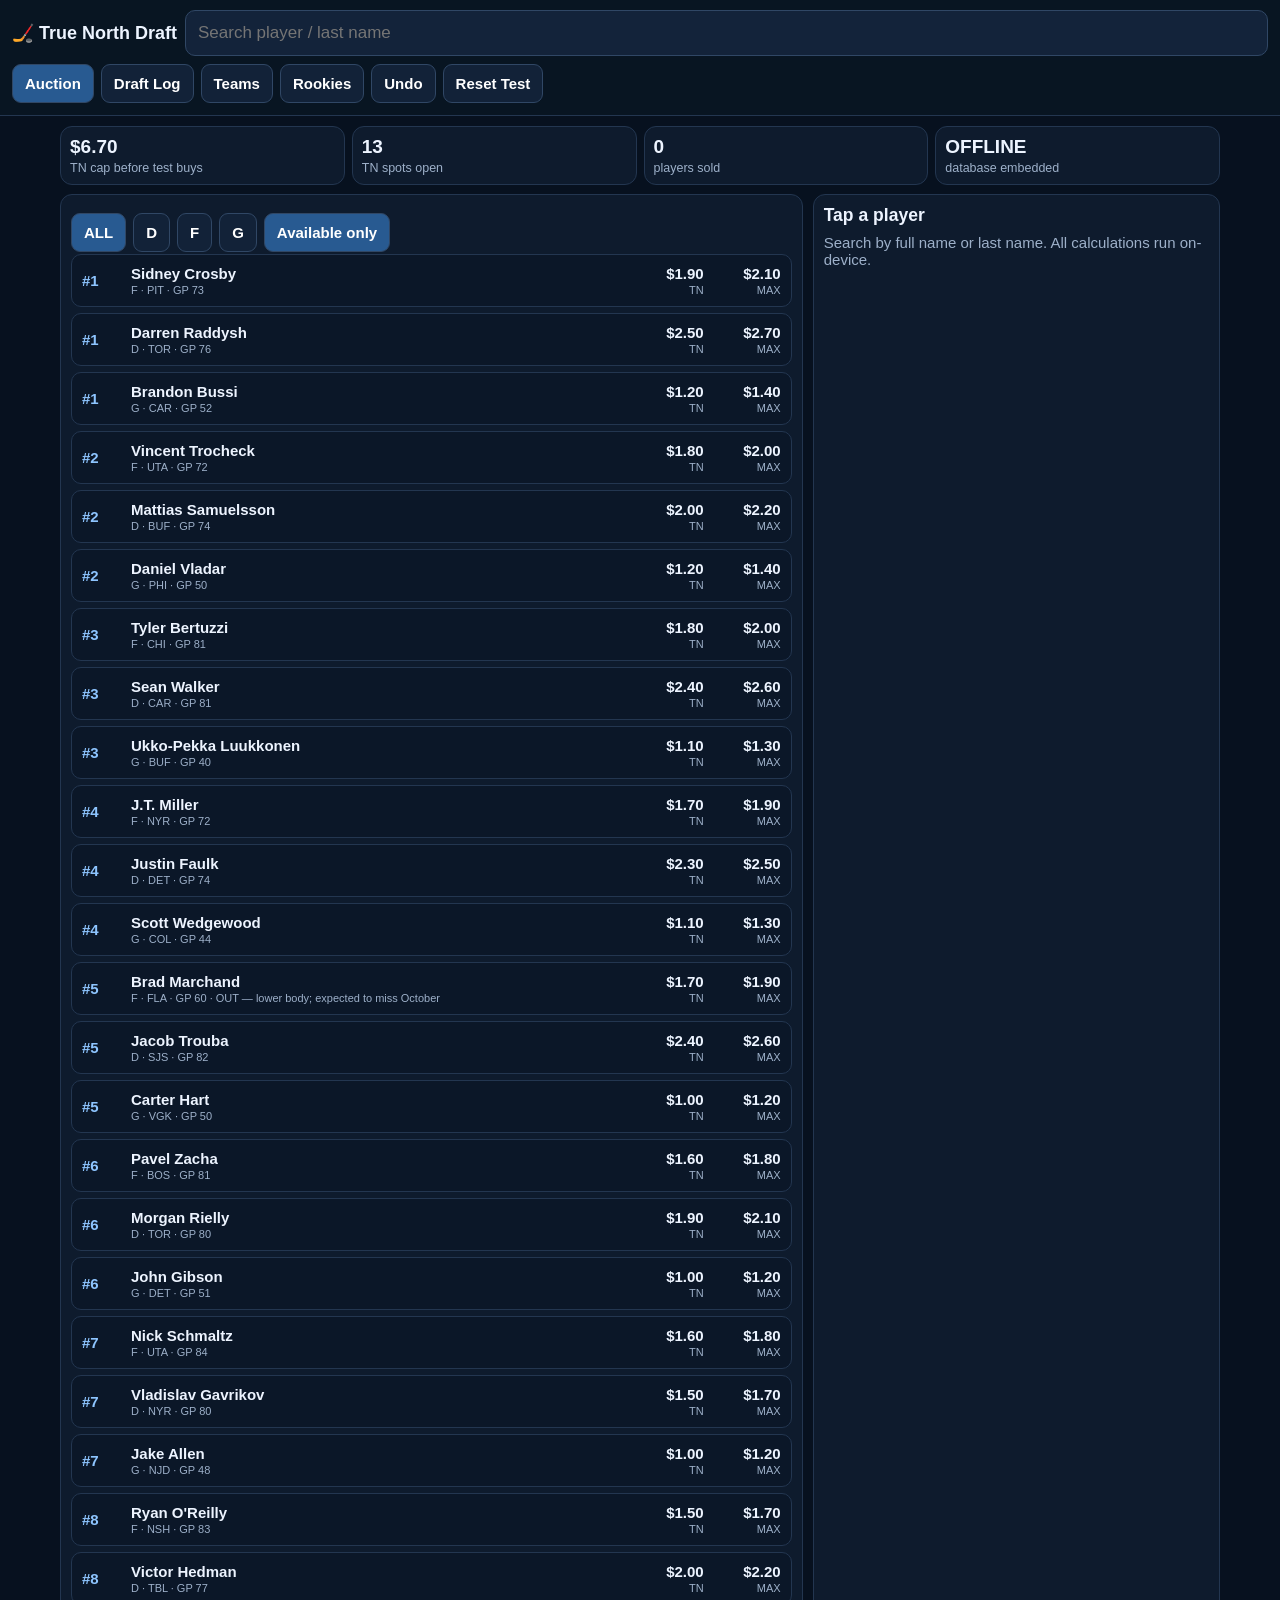
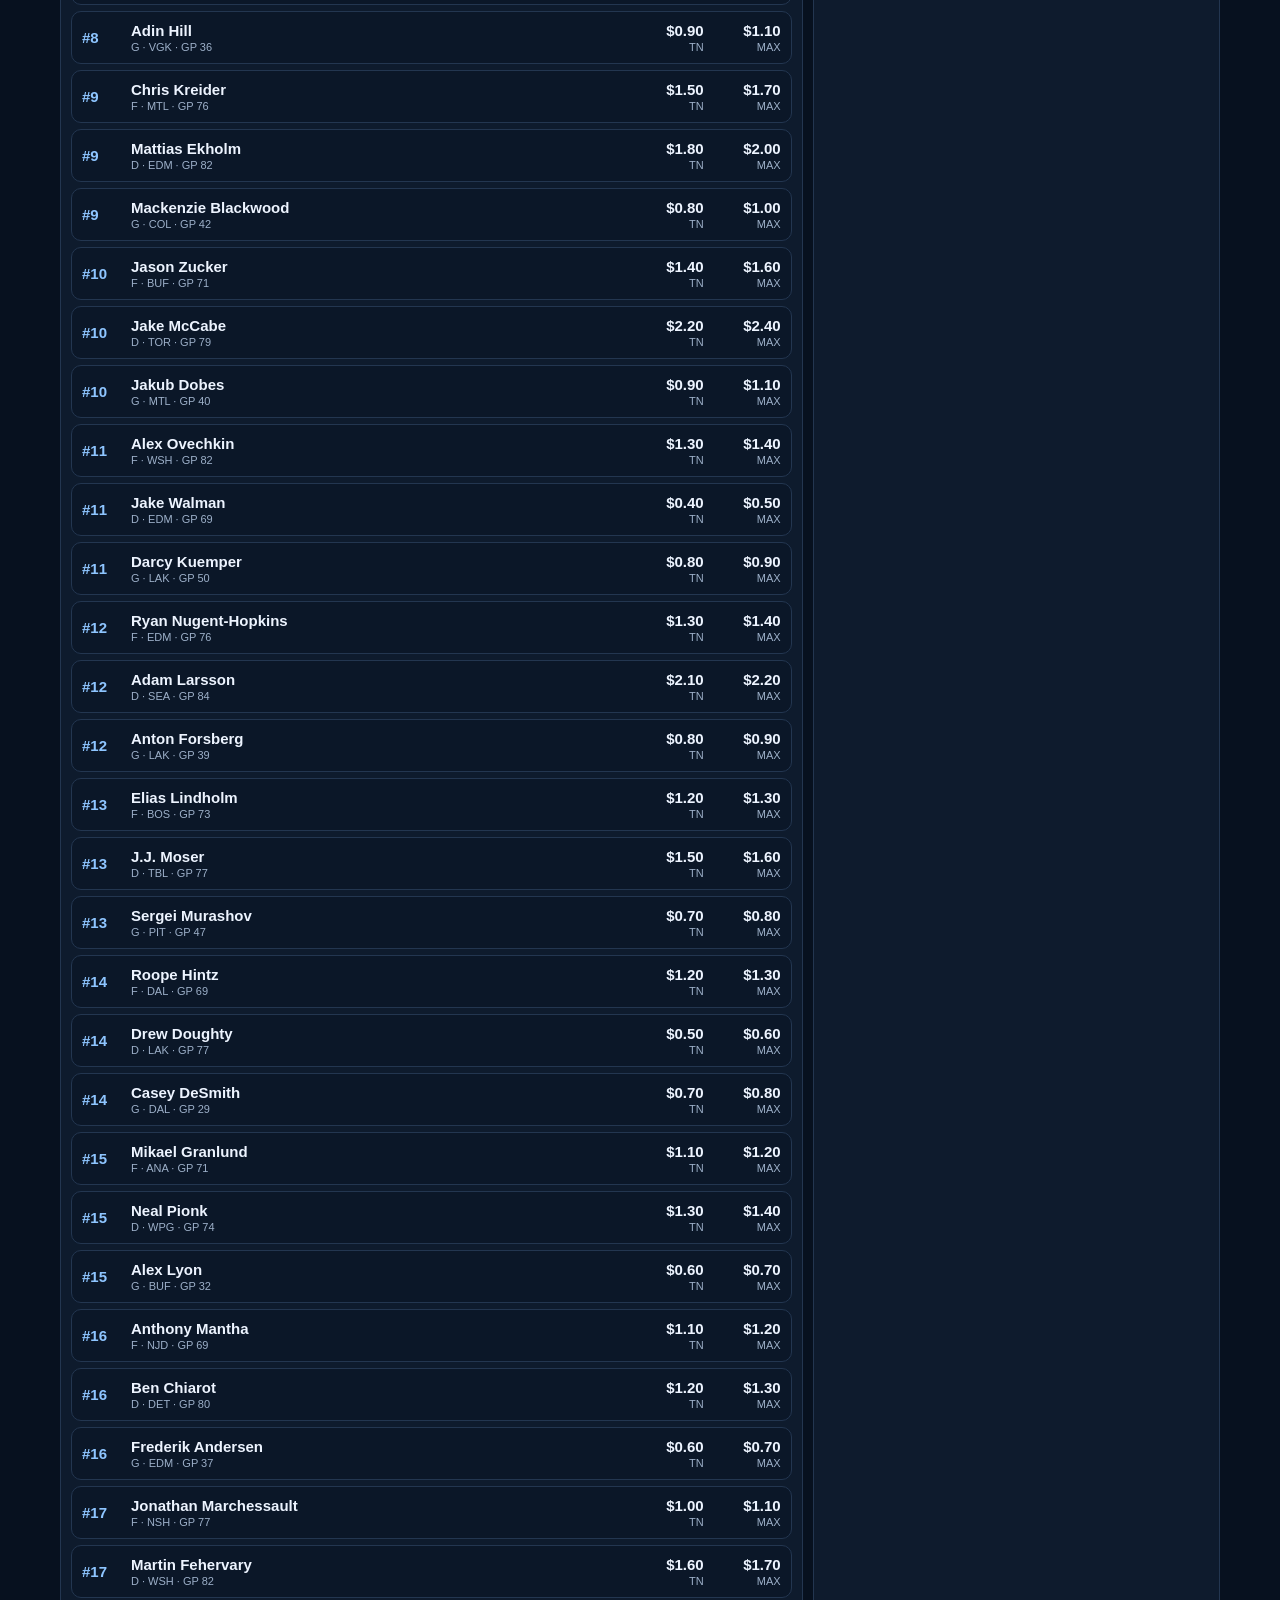
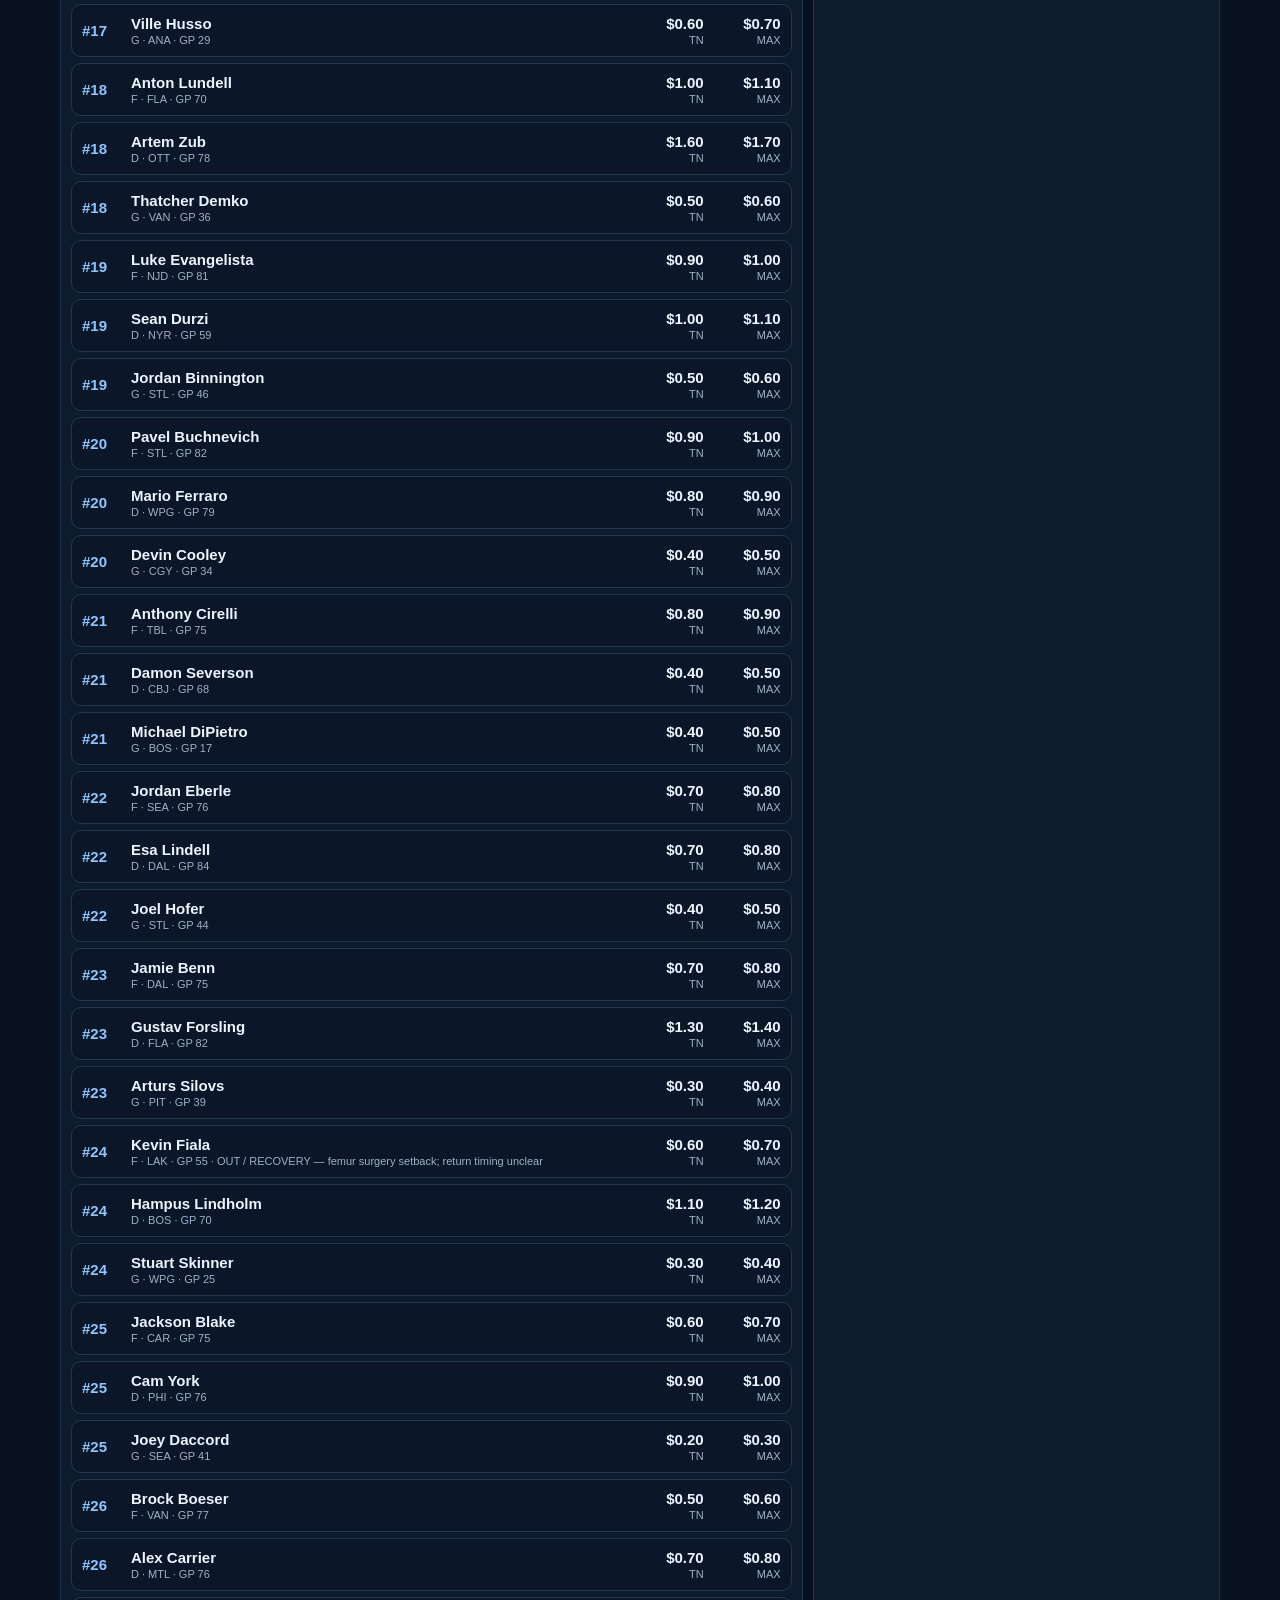
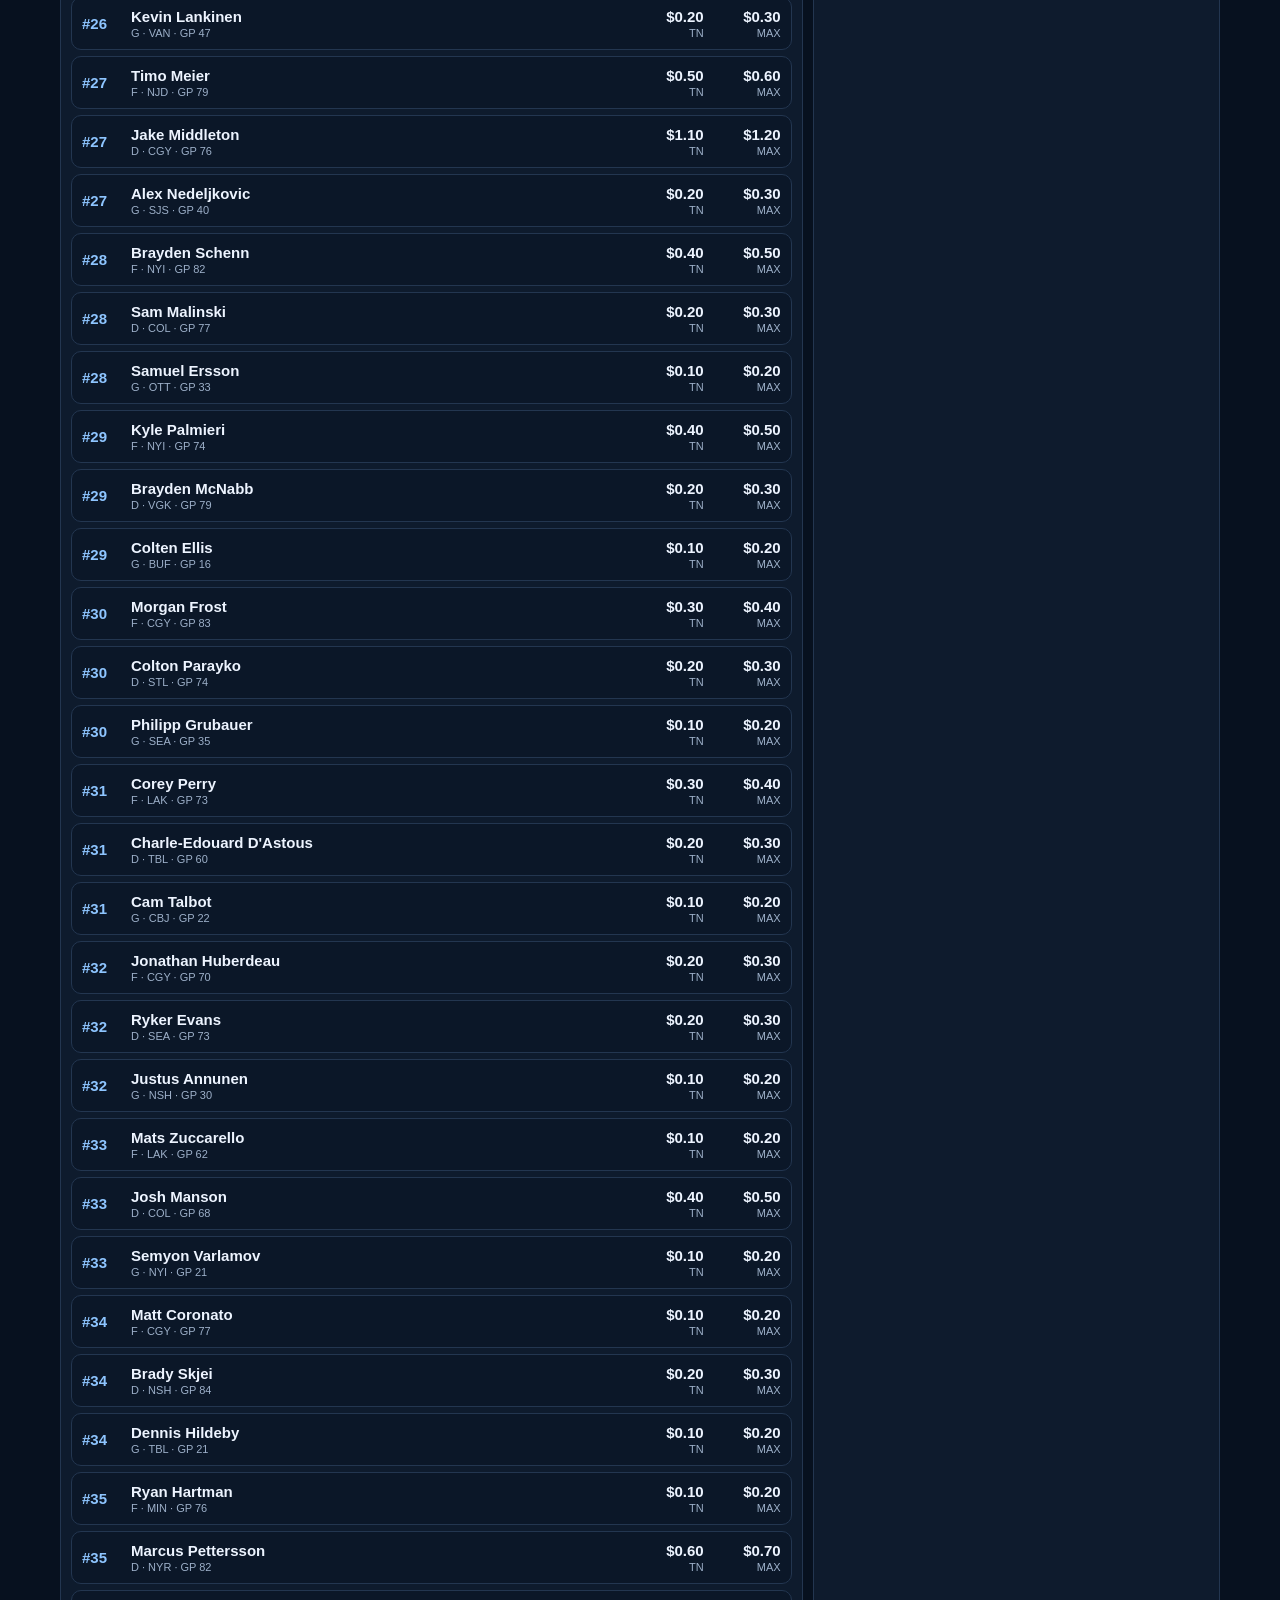
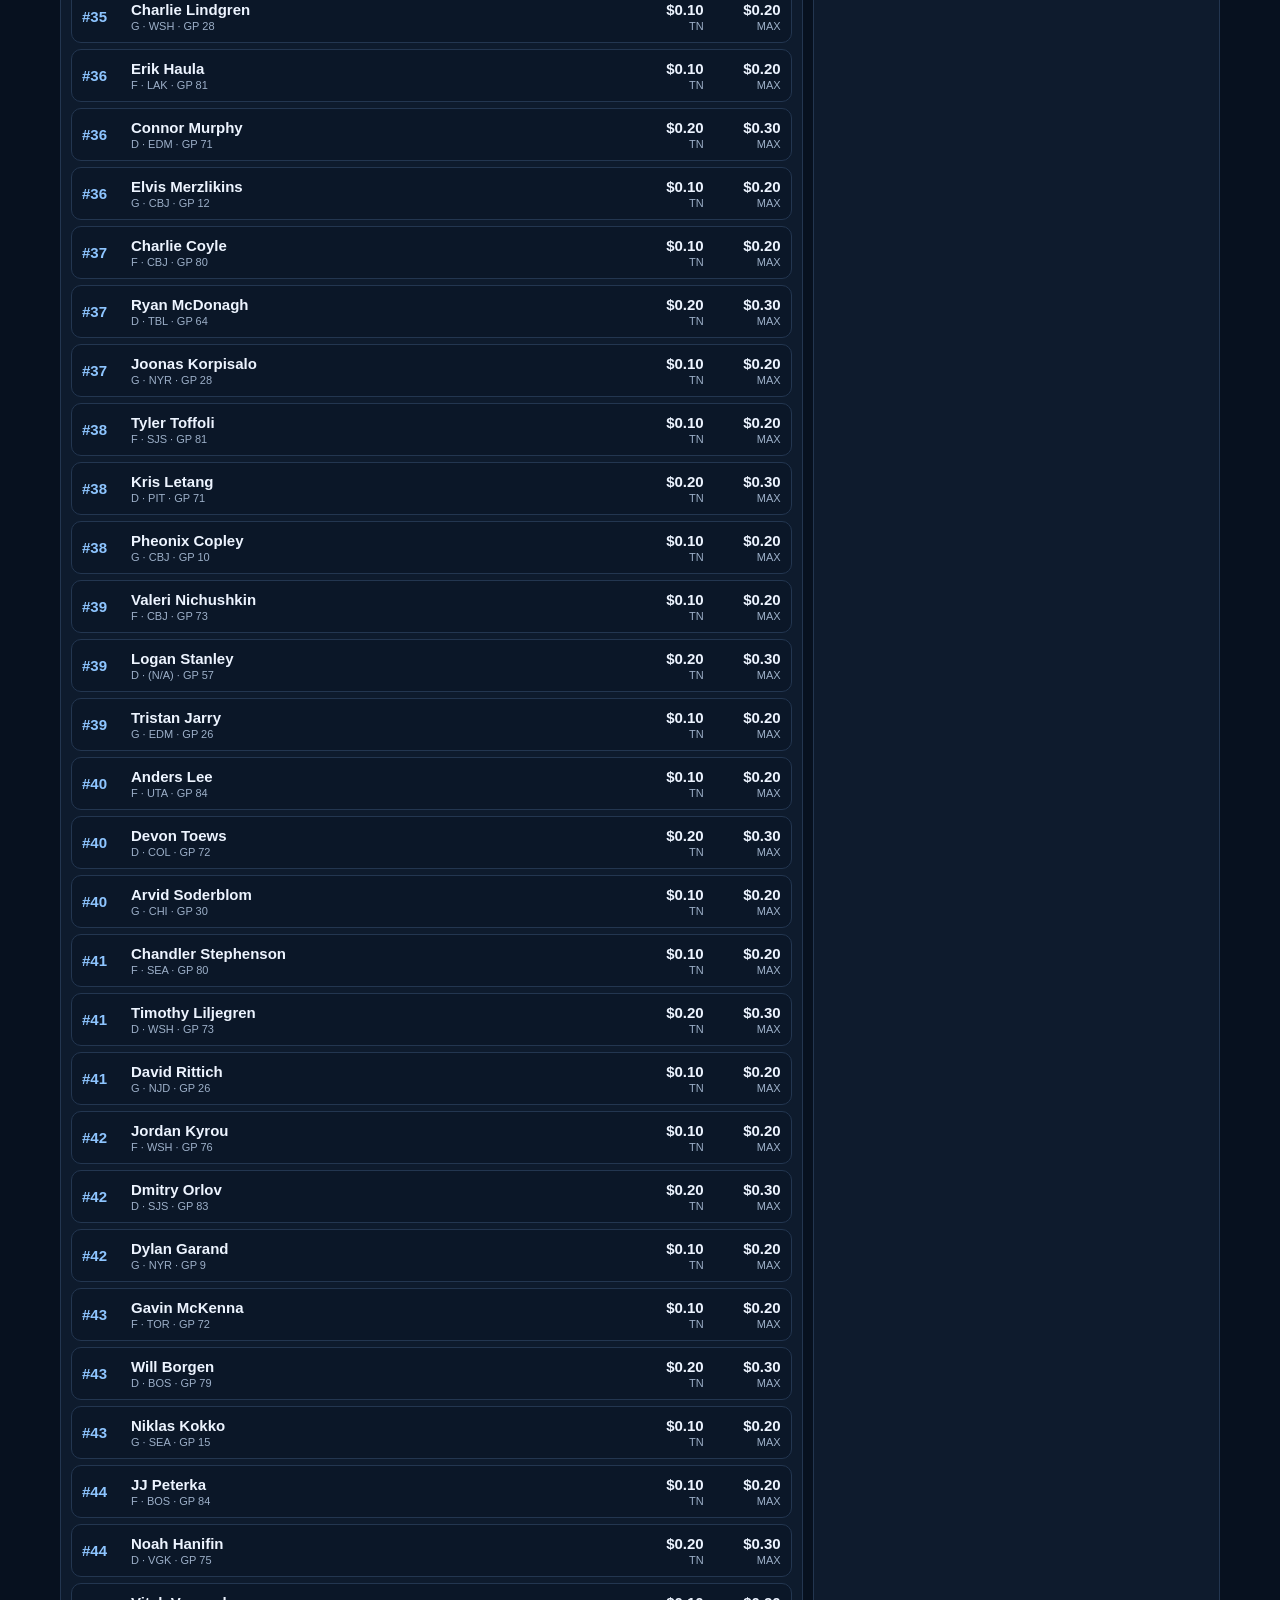
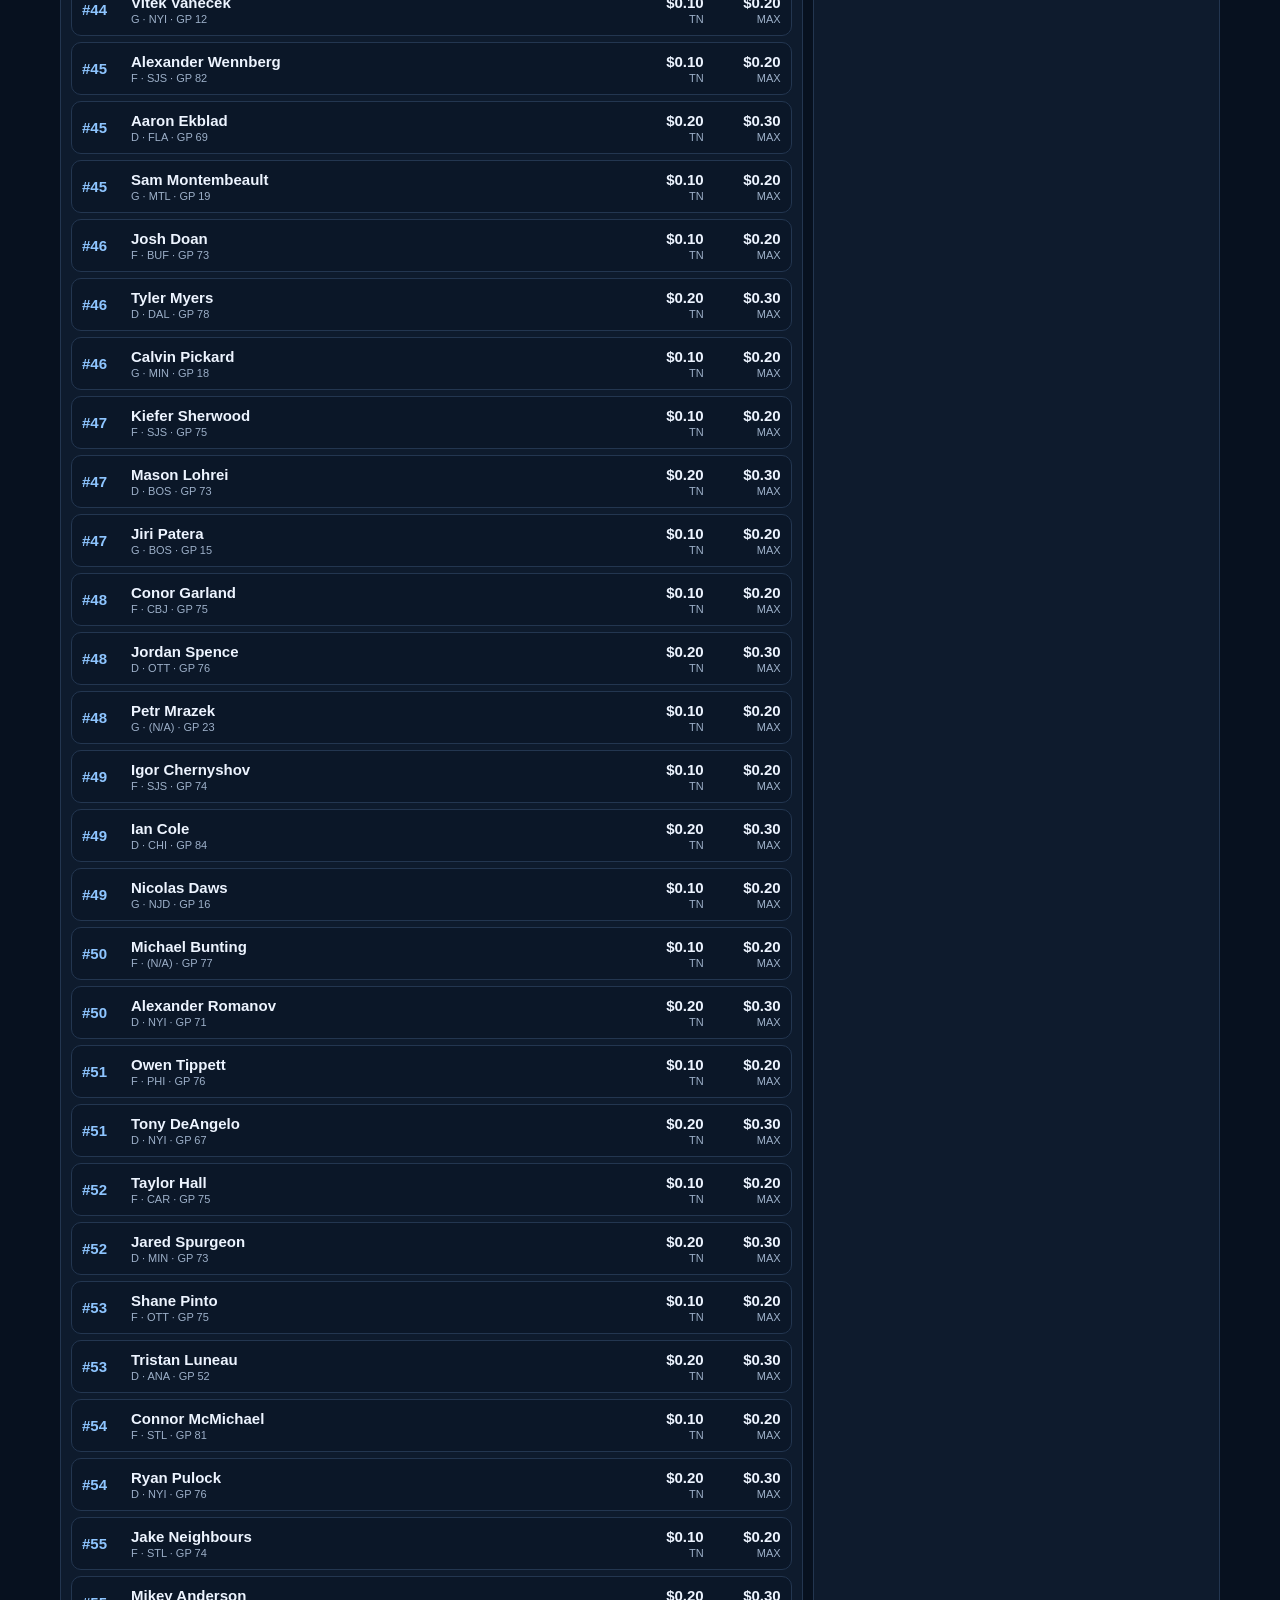
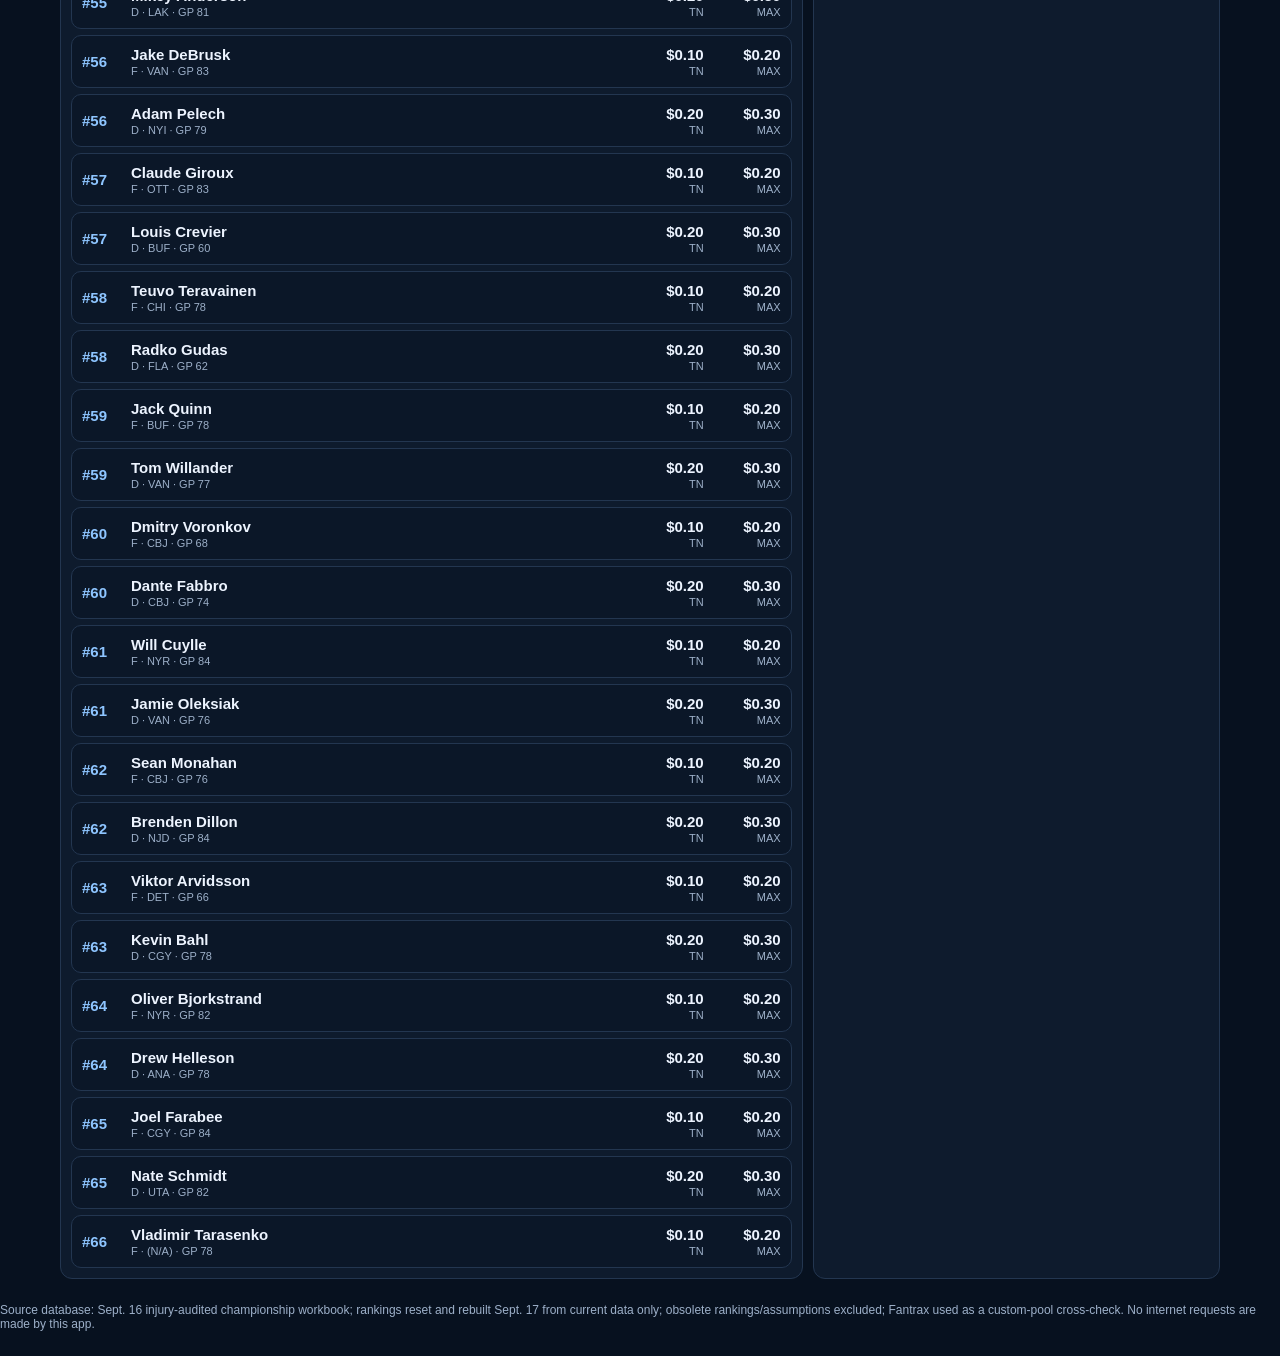
==== commit 277b22e8: "Add files via upload" ====
--- a/index.html
+++ b/index.html
@@ -15,90 +15,11 @@
 <div class="wrap">
 <div id="previewWarning" class="notice"><b>Database loaded in this file.</b> If this message remains visible and buttons do not respond, iPad Files/Quick Look is showing a static preview. The app itself must be opened by a browser/app that executes HTML; the player list below is a static fallback proving the data is embedded.</div>
 <div id="summary" class="summary"><div class="stat"><b>$6.70</b><small>TN cap before test buys</small></div><div class="stat"><b>13</b><small>TN spots open</small></div><div class="stat"><b>0</b><small>players sold</small></div><div class="stat"><b>OFFLINE</b><small>database embedded</small></div></div>
-<div id="auction" class="tab"><div class="grid"><div class="card"><div class="filters"><button class="on" data-pos="ALL">ALL</button><button data-pos="D">D</button><button data-pos="F">F</button><button data-pos="G">G</button><button id="avail" class="on">Available only</button></div><div id="plist" class="list"><button class="player static-player" type="button" data-player="Vincent Trocheck"><span class="rank">#1</span><span class="pname"><b>Vincent Trocheck</b><small>F · UTA · GP 72</small></span><span class="money">$0.70<small>TN</small></span><span class="money">$0.80<small>MAX</small></span></button>
-<button class="player static-player" type="button" data-player="Darren Raddysh"><span class="rank">#1</span><span class="pname"><b>Darren Raddysh</b><small>D · TOR · GP 76</small></span><span class="money">$1.50<small>TN</small></span><span class="money">$1.60<small>MAX</small></span></button>
-<button class="player static-player" type="button" data-player="Brandon Bussi"><span class="rank">#1</span><span class="pname"><b>Brandon Bussi</b><small>G · CAR · GP 52</small></span><span class="money">$0.70<small>TN</small></span><span class="money">$0.80<small>MAX</small></span></button>
-<button class="player static-player" type="button" data-player="J.T. Miller"><span class="rank">#2</span><span class="pname"><b>J.T. Miller</b><small>F · NYR · GP 72</small></span><span class="money">$0.70<small>TN</small></span><span class="money">$0.80<small>MAX</small></span></button>
-<button class="player static-player" type="button" data-player="Jacob Trouba"><span class="rank">#2</span><span class="pname"><b>Jacob Trouba</b><small>D · SJS · GP 82</small></span><span class="money">$1.50<small>TN</small></span><span class="money">$1.60<small>MAX</small></span></button>
-<button class="player static-player" type="button" data-player="Daniel Vladar"><span class="rank">#2</span><span class="pname"><b>Daniel Vladar</b><small>G · PHI · GP 50</small></span><span class="money">$0.70<small>TN</small></span><span class="money">$0.80<small>MAX</small></span></button>
-<button class="player static-player" type="button" data-player="Sidney Crosby"><span class="rank">#3</span><span class="pname"><b>Sidney Crosby</b><small>F · PIT · GP 73</small></span><span class="money">$0.70<small>TN</small></span><span class="money">$0.80<small>MAX</small></span></button>
-<button class="player static-player" type="button" data-player="Jake McCabe"><span class="rank">#3</span><span class="pname"><b>Jake McCabe</b><small>D · TOR · GP 79</small></span><span class="money">$1.40<small>TN</small></span><span class="money">$1.50<small>MAX</small></span></button>
-<button class="player static-player" type="button" data-player="Scott Wedgewood"><span class="rank">#3</span><span class="pname"><b>Scott Wedgewood</b><small>G · COL · GP 44</small></span><span class="money">$0.60<small>TN</small></span><span class="money">$0.60<small>MAX</small></span></button>
-<button class="player static-player" type="button" data-player="Brad Marchand"><span class="rank">#4</span><span class="pname"><b>Brad Marchand</b><small>F · FLA · GP 69 · OUT</small></span><span class="money">$0.50<small>TN</small></span><span class="money">$0.50<small>MAX</small></span></button>
-<button class="player static-player" type="button" data-player="Sean Walker"><span class="rank">#4</span><span class="pname"><b>Sean Walker</b><small>D · CAR · GP 81</small></span><span class="money">$1.30<small>TN</small></span><span class="money">$1.40<small>MAX</small></span></button>
-<button class="player static-player" type="button" data-player="Carter Hart"><span class="rank">#4</span><span class="pname"><b>Carter Hart</b><small>G · VGK · GP 50</small></span><span class="money">$0.60<small>TN</small></span><span class="money">$0.60<small>MAX</small></span></button>
-<button class="player static-player" type="button" data-player="Tyler Bertuzzi"><span class="rank">#5</span><span class="pname"><b>Tyler Bertuzzi</b><small>F · CHI · GP 81</small></span><span class="money">$0.60<small>TN</small></span><span class="money">$0.60<small>MAX</small></span></button>
-<button class="player static-player" type="button" data-player="Vladislav Gavrikov"><span class="rank">#5</span><span class="pname"><b>Vladislav Gavrikov</b><small>D · NYR · GP 84</small></span><span class="money">$1.20<small>TN</small></span><span class="money">$1.30<small>MAX</small></span></button>
-<button class="player static-player" type="button" data-player="Mackenzie Blackwood"><span class="rank">#5</span><span class="pname"><b>Mackenzie Blackwood</b><small>G · COL · GP 42</small></span><span class="money">$0.60<small>TN</small></span><span class="money">$0.60<small>MAX</small></span></button>
-<button class="player static-player" type="button" data-player="Pavel Zacha"><span class="rank">#6</span><span class="pname"><b>Pavel Zacha</b><small>F · BOS · GP 81</small></span><span class="money">$0.50<small>TN</small></span><span class="money">$0.50<small>MAX</small></span></button>
-<button class="player static-player" type="button" data-player="Victor Hedman"><span class="rank">#6</span><span class="pname"><b>Victor Hedman</b><small>D · TBL · GP 77</small></span><span class="money">$1.10<small>TN</small></span><span class="money">$1.20<small>MAX</small></span></button>
-<button class="player static-player" type="button" data-player="Ukko-Pekka Luukkonen"><span class="rank">#6</span><span class="pname"><b>Ukko-Pekka Luukkonen</b><small>G · BUF · GP 40</small></span><span class="money">$0.50<small>TN</small></span><span class="money">$0.50<small>MAX</small></span></button>
-<button class="player static-player" type="button" data-player="Ryan O&#x27;Reilly"><span class="rank">#7</span><span class="pname"><b>Ryan O&#x27;Reilly</b><small>F · NSH · GP 83</small></span><span class="money">$0.50<small>TN</small></span><span class="money">$0.50<small>MAX</small></span></button>
-<button class="player static-player" type="button" data-player="Neal Pionk"><span class="rank">#7</span><span class="pname"><b>Neal Pionk</b><small>D · WPG · GP 74 · DAY-TO-DAY</small></span><span class="money">$1.10<small>TN</small></span><span class="money">$1.20<small>MAX</small></span></button>
-<button class="player static-player" type="button" data-player="Jakub Dobes"><span class="rank">#7</span><span class="pname"><b>Jakub Dobes</b><small>G · MTL · GP 40</small></span><span class="money">$0.50<small>TN</small></span><span class="money">$0.50<small>MAX</small></span></button>
-<button class="player static-player" type="button" data-player="Alex Ovechkin"><span class="rank">#8</span><span class="pname"><b>Alex Ovechkin</b><small>F · WSH · GP 82</small></span><span class="money">$0.40<small>TN</small></span><span class="money">$0.40<small>MAX</small></span></button>
-<button class="player static-player" type="button" data-player="Adam Larsson"><span class="rank">#8</span><span class="pname"><b>Adam Larsson</b><small>D · SEA · GP 84</small></span><span class="money">$1.10<small>TN</small></span><span class="money">$1.20<small>MAX</small></span></button>
-<button class="player static-player" type="button" data-player="John Gibson"><span class="rank">#8</span><span class="pname"><b>John Gibson</b><small>G · DET · GP 51</small></span><span class="money">$0.50<small>TN</small></span><span class="money">$0.50<small>MAX</small></span></button>
-<button class="player static-player" type="button" data-player="Ryan Nugent-Hopkins"><span class="rank">#9</span><span class="pname"><b>Ryan Nugent-Hopkins</b><small>F · EDM · GP 76</small></span><span class="money">$0.40<small>TN</small></span><span class="money">$0.40<small>MAX</small></span></button>
-<button class="player static-player" type="button" data-player="Mattias Samuelsson"><span class="rank">#9</span><span class="pname"><b>Mattias Samuelsson</b><small>D · BUF · GP 74</small></span><span class="money">$1.00<small>TN</small></span><span class="money">$1.10<small>MAX</small></span></button>
-<button class="player static-player" type="button" data-player="Darcy Kuemper"><span class="rank">#9</span><span class="pname"><b>Darcy Kuemper</b><small>G · LAK · GP 50</small></span><span class="money">$0.50<small>TN</small></span><span class="money">$0.50<small>MAX</small></span></button>
-<button class="player static-player" type="button" data-player="Nick Schmaltz"><span class="rank">#10</span><span class="pname"><b>Nick Schmaltz</b><small>F · UTA · GP 84</small></span><span class="money">$0.40<small>TN</small></span><span class="money">$0.40<small>MAX</small></span></button>
-<button class="player static-player" type="button" data-player="Justin Faulk"><span class="rank">#10</span><span class="pname"><b>Justin Faulk</b><small>D · DET · GP 69</small></span><span class="money">$1.00<small>TN</small></span><span class="money">$1.10<small>MAX</small></span></button>
-<button class="player static-player" type="button" data-player="Adin Hill"><span class="rank">#10</span><span class="pname"><b>Adin Hill</b><small>G · VGK · GP 36</small></span><span class="money">$0.50<small>TN</small></span><span class="money">$0.50<small>MAX</small></span></button>
-<button class="player static-player" type="button" data-player="Roope Hintz"><span class="rank">#11</span><span class="pname"><b>Roope Hintz</b><small>F · DAL · GP 69</small></span><span class="money">$0.40<small>TN</small></span><span class="money">$0.40<small>MAX</small></span></button>
-<button class="player static-player" type="button" data-player="Sean Durzi"><span class="rank">#11</span><span class="pname"><b>Sean Durzi</b><small>D · NYR · GP 59</small></span><span class="money">$1.00<small>TN</small></span><span class="money">$1.10<small>MAX</small></span></button>
-<button class="player static-player" type="button" data-player="Sergei Murashov"><span class="rank">#11</span><span class="pname"><b>Sergei Murashov</b><small>G · PIT · GP 47</small></span><span class="money">$0.40<small>TN</small></span><span class="money">$0.40<small>MAX</small></span></button>
-<button class="player static-player" type="button" data-player="Jason Zucker"><span class="rank">#12</span><span class="pname"><b>Jason Zucker</b><small>F · BUF · GP 65 · OUT</small></span><span class="money">$0.40<small>TN</small></span><span class="money">$0.40<small>MAX</small></span></button>
-<button class="player static-player" type="button" data-player="J.J. Moser"><span class="rank">#12</span><span class="pname"><b>J.J. Moser</b><small>D · TBL · GP 77</small></span><span class="money">$0.80<small>TN</small></span><span class="money">$0.90<small>MAX</small></span></button>
-<button class="player static-player" type="button" data-player="Anton Forsberg"><span class="rank">#12</span><span class="pname"><b>Anton Forsberg</b><small>G · LAK · GP 39</small></span><span class="money">$0.40<small>TN</small></span><span class="money">$0.40<small>MAX</small></span></button>
-<button class="player static-player" type="button" data-player="Anthony Mantha"><span class="rank">#13</span><span class="pname"><b>Anthony Mantha</b><small>F · NJD · GP 69</small></span><span class="money">$0.40<small>TN</small></span><span class="money">$0.40<small>MAX</small></span></button>
-<button class="player static-player" type="button" data-player="Hampus Lindholm"><span class="rank">#13</span><span class="pname"><b>Hampus Lindholm</b><small>D · BOS · GP 70</small></span><span class="money">$1.00<small>TN</small></span><span class="money">$1.10<small>MAX</small></span></button>
-<button class="player static-player" type="button" data-player="Jake Allen"><span class="rank">#13</span><span class="pname"><b>Jake Allen</b><small>G · NJD · GP 48</small></span><span class="money">$0.40<small>TN</small></span><span class="money">$0.40<small>MAX</small></span></button>
-<button class="player static-player" type="button" data-player="Anthony Cirelli"><span class="rank">#14</span><span class="pname"><b>Anthony Cirelli</b><small>F · TBL · GP 75</small></span><span class="money">$0.40<small>TN</small></span><span class="money">$0.40<small>MAX</small></span></button>
-<button class="player static-player" type="button" data-player="Artem Zub"><span class="rank">#14</span><span class="pname"><b>Artem Zub</b><small>D · OTT · GP 78</small></span><span class="money">$0.80<small>TN</small></span><span class="money">$0.90<small>MAX</small></span></button>
-<button class="player static-player" type="button" data-player="Casey DeSmith"><span class="rank">#14</span><span class="pname"><b>Casey DeSmith</b><small>G · DAL · GP 29</small></span><span class="money">$0.40<small>TN</small></span><span class="money">$0.40<small>MAX</small></span></button>
-<button class="player static-player" type="button" data-player="Chris Kreider"><span class="rank">#15</span><span class="pname"><b>Chris Kreider</b><small>F · MTL · GP 76</small></span><span class="money">$0.40<small>TN</small></span><span class="money">$0.40<small>MAX</small></span></button>
-<button class="player static-player" type="button" data-player="Mattias Ekholm"><span class="rank">#15</span><span class="pname"><b>Mattias Ekholm</b><small>D · EDM · GP 82</small></span><span class="money">$0.90<small>TN</small></span><span class="money">$1.00<small>MAX</small></span></button>
-<button class="player static-player" type="button" data-player="Alex Lyon"><span class="rank">#15</span><span class="pname"><b>Alex Lyon</b><small>G · BUF · GP 32</small></span><span class="money">$0.30<small>TN</small></span><span class="money">$0.30<small>MAX</small></span></button>
-<button class="player static-player" type="button" data-player="Gavin McKenna"><span class="rank">#16</span><span class="pname"><b>Gavin McKenna</b><small>F · TOR · GP 72</small></span><span class="money">$0.40<small>TN</small></span><span class="money">$0.40<small>MAX</small></span></button>
-<button class="player static-player" type="button" data-player="Morgan Rielly"><span class="rank">#16</span><span class="pname"><b>Morgan Rielly</b><small>D · TOR · GP 80 · LIMITED / illness</small></span><span class="money">$0.70<small>TN</small></span><span class="money">$0.80<small>MAX</small></span></button>
-<button class="player static-player" type="button" data-player="Frederik Andersen"><span class="rank">#16</span><span class="pname"><b>Frederik Andersen</b><small>G · EDM · GP 37</small></span><span class="money">$0.30<small>TN</small></span><span class="money">$0.30<small>MAX</small></span></button>
-<button class="player static-player" type="button" data-player="Elias Lindholm"><span class="rank">#17</span><span class="pname"><b>Elias Lindholm</b><small>F · BOS · GP 73</small></span><span class="money">$0.40<small>TN</small></span><span class="money">$0.40<small>MAX</small></span></button>
-<button class="player static-player" type="button" data-player="Damon Severson"><span class="rank">#17</span><span class="pname"><b>Damon Severson</b><small>D · CBJ · GP 68 · RECOVERING</small></span><span class="money">$0.70<small>TN</small></span><span class="money">$0.80<small>MAX</small></span></button>
-<button class="player static-player" type="button" data-player="Ville Husso"><span class="rank">#17</span><span class="pname"><b>Ville Husso</b><small>G · ANA · GP 29</small></span><span class="money">$0.20<small>TN</small></span><span class="money">$0.20<small>MAX</small></span></button>
-<button class="player static-player" type="button" data-player="Anton Lundell"><span class="rank">#18</span><span class="pname"><b>Anton Lundell</b><small>F · FLA · GP 70</small></span><span class="money">$0.40<small>TN</small></span><span class="money">$0.40<small>MAX</small></span></button>
-<button class="player static-player" type="button" data-player="Ben Chiarot"><span class="rank">#18</span><span class="pname"><b>Ben Chiarot</b><small>D · DET · GP 80</small></span><span class="money">$0.80<small>TN</small></span><span class="money">$0.90<small>MAX</small></span></button>
-<button class="player static-player" type="button" data-player="Arturs Silovs"><span class="rank">#18</span><span class="pname"><b>Arturs Silovs</b><small>G · PIT · GP 39</small></span><span class="money">$0.20<small>TN</small></span><span class="money">$0.20<small>MAX</small></span></button>
-<button class="player static-player" type="button" data-player="Mikael Granlund"><span class="rank">#19</span><span class="pname"><b>Mikael Granlund</b><small>F · ANA · GP 71</small></span><span class="money">$0.40<small>TN</small></span><span class="money">$0.40<small>MAX</small></span></button>
-<button class="player static-player" type="button" data-player="Jake Walman"><span class="rank">#19</span><span class="pname"><b>Jake Walman</b><small>D · EDM · GP 69</small></span><span class="money">$0.70<small>TN</small></span><span class="money">$0.80<small>MAX</small></span></button>
-<button class="player static-player" type="button" data-player="Joel Hofer"><span class="rank">#19</span><span class="pname"><b>Joel Hofer</b><small>G · STL · GP 44</small></span><span class="money">$0.20<small>TN</small></span><span class="money">$0.20<small>MAX</small></span></button>
-<button class="player static-player" type="button" data-player="Timo Meier"><span class="rank">#20</span><span class="pname"><b>Timo Meier</b><small>F · NJD · GP 79</small></span><span class="money">$0.40<small>TN</small></span><span class="money">$0.40<small>MAX</small></span></button>
-<button class="player static-player" type="button" data-player="Cam York"><span class="rank">#20</span><span class="pname"><b>Cam York</b><small>D · PHI · GP 76</small></span><span class="money">$0.70<small>TN</small></span><span class="money">$0.80<small>MAX</small></span></button>
-<button class="player static-player" type="button" data-player="Devin Cooley"><span class="rank">#20</span><span class="pname"><b>Devin Cooley</b><small>G · CGY · GP 34</small></span><span class="money">$0.20<small>TN</small></span><span class="money">$0.20<small>MAX</small></span></button>
-<button class="player static-player" type="button" data-player="Pavel Buchnevich"><span class="rank">#21</span><span class="pname"><b>Pavel Buchnevich</b><small>F · STL · GP 82</small></span><span class="money">$0.40<small>TN</small></span><span class="money">$0.40<small>MAX</small></span></button>
-<button class="player static-player" type="button" data-player="Gustav Forsling"><span class="rank">#21</span><span class="pname"><b>Gustav Forsling</b><small>D · FLA · GP 82</small></span><span class="money">$0.70<small>TN</small></span><span class="money">$0.80<small>MAX</small></span></button>
-<button class="player static-player" type="button" data-player="Michael DiPietro"><span class="rank">#21</span><span class="pname"><b>Michael DiPietro</b><small>G · BOS · GP 17</small></span><span class="money">$0.20<small>TN</small></span><span class="money">$0.20<small>MAX</small></span></button>
-<button class="player static-player" type="button" data-player="Jonathan Marchessault"><span class="rank">#22</span><span class="pname"><b>Jonathan Marchessault</b><small>F · NSH · GP 77</small></span><span class="money">$0.40<small>TN</small></span><span class="money">$0.40<small>MAX</small></span></button>
-<button class="player static-player" type="button" data-player="Charle-Edouard D&#x27;Astous"><span class="rank">#22</span><span class="pname"><b>Charle-Edouard D&#x27;Astous</b><small>D · TBL · GP 60</small></span><span class="money">$0.70<small>TN</small></span><span class="money">$0.80<small>MAX</small></span></button>
-<button class="player static-player" type="button" data-player="Jordan Binnington"><span class="rank">#22</span><span class="pname"><b>Jordan Binnington</b><small>G · STL · GP 46</small></span><span class="money">$0.20<small>TN</small></span><span class="money">$0.20<small>MAX</small></span></button>
-<button class="player static-player" type="button" data-player="Brayden Schenn"><span class="rank">#23</span><span class="pname"><b>Brayden Schenn</b><small>F · NYI · GP 82</small></span><span class="money">$0.40<small>TN</small></span><span class="money">$0.40<small>MAX</small></span></button>
-<button class="player static-player" type="button" data-player="Drew Doughty"><span class="rank">#23</span><span class="pname"><b>Drew Doughty</b><small>D · LAK · GP 77</small></span><span class="money">$0.60<small>TN</small></span><span class="money">$0.60<small>MAX</small></span></button>
-<button class="player static-player" type="button" data-player="Stuart Skinner"><span class="rank">#23</span><span class="pname"><b>Stuart Skinner</b><small>G · WPG · GP 25</small></span><span class="money">$0.10<small>TN</small></span><span class="money">$0.10<small>MAX</small></span></button>
-<button class="player static-player" type="button" data-player="Matt Coronato"><span class="rank">#24</span><span class="pname"><b>Matt Coronato</b><small>F · CGY · GP 77</small></span><span class="money">$0.40<small>TN</small></span><span class="money">$0.40<small>MAX</small></span></button>
-<button class="player static-player" type="button" data-player="Martin Fehervary"><span class="rank">#24</span><span class="pname"><b>Martin Fehervary</b><small>D · WSH · GP 82</small></span><span class="money">$0.70<small>TN</small></span><span class="money">$0.80<small>MAX</small></span></button>
-<button class="player static-player" type="button" data-player="Joey Daccord"><span class="rank">#24</span><span class="pname"><b>Joey Daccord</b><small>G · SEA · GP 41</small></span><span class="money">$0.10<small>TN</small></span><span class="money">$0.10<small>MAX</small></span></button>
-<button class="player static-player" type="button" data-player="Luke Evangelista"><span class="rank">#25</span><span class="pname"><b>Luke Evangelista</b><small>F · NJD · GP 81</small></span><span class="money">$0.40<small>TN</small></span><span class="money">$0.40<small>MAX</small></span></button>
-<button class="player static-player" type="button" data-player="Mario Ferraro"><span class="rank">#25</span><span class="pname"><b>Mario Ferraro</b><small>D · WPG · GP 79</small></span><span class="money">$0.60<small>TN</small></span><span class="money">$0.60<small>MAX</small></span></button>
-<button class="player static-player" type="button" data-player="Thatcher Demko"><span class="rank">#25</span><span class="pname"><b>Thatcher Demko</b><small>G · VAN · GP 22 · OUT / no timetable</small></span><span class="money">$0.10<small>TN</small></span><span class="money">$0.10<small>MAX</small></span></button>
-<button class="player static-player" type="button" data-player="Jordan Eberle"><span class="rank">#26</span><span class="pname"><b>Jordan Eberle</b><small>F · SEA · GP 76</small></span><span class="money">$0.40<small>TN</small></span><span class="money">$0.40<small>MAX</small></span></button>
-<button class="player static-player" type="button" data-player="Jake Middleton"><span class="rank">#26</span><span class="pname"><b>Jake Middleton</b><small>D · CGY · GP 76</small></span><span class="money">$0.60<small>TN</small></span><span class="money">$0.60<small>MAX</small></span></button>
-<button class="player static-player" type="button" data-player="Colten Ellis"><span class="rank">#26</span><span class="pname"><b>Colten Ellis</b><small>G · BUF · GP 16</small></span><span class="money">$0.10<small>TN</small></span><span class="money">$0.10<small>MAX</small></span></button>
-<button class="player static-player" type="button" data-player="Ryan Hartman"><span class="rank">#27</span><span class="pname"><b>Ryan Hartman</b><small>F · MIN · GP 76</small></span><span class="money">$0.30<small>TN</small></span><span class="money">$0.30<small>MAX</small></span></button>
-<button class="player static-player" type="button" data-player="Marcus Pettersson"><span class="rank">#27</span><span class="pname"><b>Marcus Pettersson</b><small>D · NYR · GP 82</small></span><span class="money">$0.60<small>TN</small></span><span class="money">$0.60<small>MAX</small></span></button></div></div>
+<div id="auction" class="tab"><div class="grid"><div class="card"><div class="filters"><button class="on" data-pos="ALL">ALL</button><button data-pos="D">D</button><button data-pos="F">F</button><button data-pos="G">G</button><button id="avail" class="on">Available only</button></div><div id="plist" class="list"><button class="player static-player" type="button" data-player="Sidney Crosby"><span class="rank">#1</span><span class="pname"><b>Sidney Crosby</b><small>F · PIT · GP 73</small></span><span class="money">$1.90<small>TN</small></span><span class="money">$2.10<small>MAX</small></span></button><button class="player static-player" type="button" data-player="Darren Raddysh"><span class="rank">#1</span><span class="pname"><b>Darren Raddysh</b><small>D · TOR · GP 76</small></span><span class="money">$2.50<small>TN</small></span><span class="money">$2.70<small>MAX</small></span></button><button class="player static-player" type="button" data-player="Brandon Bussi"><span class="rank">#1</span><span class="pname"><b>Brandon Bussi</b><small>G · CAR · GP 52</small></span><span class="money">$1.20<small>TN</small></span><span class="money">$1.40<small>MAX</small></span></button><button class="player static-player" type="button" data-player="Vincent Trocheck"><span class="rank">#2</span><span class="pname"><b>Vincent Trocheck</b><small>F · UTA · GP 72</small></span><span class="money">$1.80<small>TN</small></span><span class="money">$2.00<small>MAX</small></span></button><button class="player static-player" type="button" data-player="Mattias Samuelsson"><span class="rank">#2</span><span class="pname"><b>Mattias Samuelsson</b><small>D · BUF · GP 74</small></span><span class="money">$2.00<small>TN</small></span><span class="money">$2.20<small>MAX</small></span></button><button class="player static-player" type="button" data-player="Daniel Vladar"><span class="rank">#2</span><span class="pname"><b>Daniel Vladar</b><small>G · PHI · GP 50</small></span><span class="money">$1.20<small>TN</small></span><span class="money">$1.40<small>MAX</small></span></button><button class="player static-player" type="button" data-player="Tyler Bertuzzi"><span class="rank">#3</span><span class="pname"><b>Tyler Bertuzzi</b><small>F · CHI · GP 81</small></span><span class="money">$1.80<small>TN</small></span><span class="money">$2.00<small>MAX</small></span></button><button class="player static-player" type="button" data-player="Sean Walker"><span class="rank">#3</span><span class="pname"><b>Sean Walker</b><small>D · CAR · GP 81</small></span><span class="money">$2.40<small>TN</small></span><span class="money">$2.60<small>MAX</small></span></button><button class="player static-player" type="button" data-player="Ukko-Pekka Luukkonen"><span class="rank">#3</span><span class="pname"><b>Ukko-Pekka Luukkonen</b><small>G · BUF · GP 40</small></span><span class="money">$1.10<small>TN</small></span><span class="money">$1.30<small>MAX</small></span></button><button class="player static-player" type="button" data-player="J.T. Miller"><span class="rank">#4</span><span class="pname"><b>J.T. Miller</b><small>F · NYR · GP 72</small></span><span class="money">$1.70<small>TN</small></span><span class="money">$1.90<small>MAX</small></span></button><button class="player static-player" type="button" data-player="Justin Faulk"><span class="rank">#4</span><span class="pname"><b>Justin Faulk</b><small>D · DET · GP 74</small></span><span class="money">$2.30<small>TN</small></span><span class="money">$2.50<small>MAX</small></span></button><button class="player static-player" type="button" data-player="Scott Wedgewood"><span class="rank">#4</span><span class="pname"><b>Scott Wedgewood</b><small>G · COL · GP 44</small></span><span class="money">$1.10<small>TN</small></span><span class="money">$1.30<small>MAX</small></span></button><button class="player static-player" type="button" data-player="Brad Marchand"><span class="rank">#5</span><span class="pname"><b>Brad Marchand</b><small>F · FLA · GP 60 · OUT — lower body; expected to miss October</small></span><span class="money">$1.70<small>TN</small></span><span class="money">$1.90<small>MAX</small></span></button><button class="player static-player" type="button" data-player="Jacob Trouba"><span class="rank">#5</span><span class="pname"><b>Jacob Trouba</b><small>D · SJS · GP 82</small></span><span class="money">$2.40<small>TN</small></span><span class="money">$2.60<small>MAX</small></span></button><button class="player static-player" type="button" data-player="Carter Hart"><span class="rank">#5</span><span class="pname"><b>Carter Hart</b><small>G · VGK · GP 50</small></span><span class="money">$1.00<small>TN</small></span><span class="money">$1.20<small>MAX</small></span></button><button class="player static-player" type="button" data-player="Pavel Zacha"><span class="rank">#6</span><span class="pname"><b>Pavel Zacha</b><small>F · BOS · GP 81</small></span><span class="money">$1.60<small>TN</small></span><span class="money">$1.80<small>MAX</small></span></button><button class="player static-player" type="button" data-player="Morgan Rielly"><span class="rank">#6</span><span class="pname"><b>Morgan Rielly</b><small>D · TOR · GP 80</small></span><span class="money">$1.90<small>TN</small></span><span class="money">$2.10<small>MAX</small></span></button><button class="player static-player" type="button" data-player="John Gibson"><span class="rank">#6</span><span class="pname"><b>John Gibson</b><small>G · DET · GP 51</small></span><span class="money">$1.00<small>TN</small></span><span class="money">$1.20<small>MAX</small></span></button><button class="player static-player" type="button" data-player="Nick Schmaltz"><span class="rank">#7</span><span class="pname"><b>Nick Schmaltz</b><small>F · UTA · GP 84</small></span><span class="money">$1.60<small>TN</small></span><span class="money">$1.80<small>MAX</small></span></button><button class="player static-player" type="button" data-player="Vladislav Gavrikov"><span class="rank">#7</span><span class="pname"><b>Vladislav Gavrikov</b><small>D · NYR · GP 80</small></span><span class="money">$1.50<small>TN</small></span><span class="money">$1.70<small>MAX</small></span></button><button class="player static-player" type="button" data-player="Jake Allen"><span class="rank">#7</span><span class="pname"><b>Jake Allen</b><small>G · NJD · GP 48</small></span><span class="money">$1.00<small>TN</small></span><span class="money">$1.20<small>MAX</small></span></button><button class="player static-player" type="button" data-player="Ryan O&#x27;Reilly"><span class="rank">#8</span><span class="pname"><b>Ryan O&#x27;Reilly</b><small>F · NSH · GP 83</small></span><span class="money">$1.50<small>TN</small></span><span class="money">$1.70<small>MAX</small></span></button><button class="player static-player" type="button" data-player="Victor Hedman"><span class="rank">#8</span><span class="pname"><b>Victor Hedman</b><small>D · TBL · GP 77</small></span><span class="money">$2.00<small>TN</small></span><span class="money">$2.20<small>MAX</small></span></button><button class="player static-player" type="button" data-player="Adin Hill"><span class="rank">#8</span><span class="pname"><b>Adin Hill</b><small>G · VGK · GP 36</small></span><span class="money">$0.90<small>TN</small></span><span class="money">$1.10<small>MAX</small></span></button><button class="player static-player" type="button" data-player="Chris Kreider"><span class="rank">#9</span><span class="pname"><b>Chris Kreider</b><small>F · MTL · GP 76</small></span><span class="money">$1.50<small>TN</small></span><span class="money">$1.70<small>MAX</small></span></button><button class="player static-player" type="button" data-player="Mattias Ekholm"><span class="rank">#9</span><span class="pname"><b>Mattias Ekholm</b><small>D · EDM · GP 82</small></span><span class="money">$1.80<small>TN</small></span><span class="money">$2.00<small>MAX</small></span></button><button class="player static-player" type="button" data-player="Mackenzie Blackwood"><span class="rank">#9</span><span class="pname"><b>Mackenzie Blackwood</b><small>G · COL · GP 42</small></span><span class="money">$0.80<small>TN</small></span><span class="money">$1.00<small>MAX</small></span></button><button class="player static-player" type="button" data-player="Jason Zucker"><span class="rank">#10</span><span class="pname"><b>Jason Zucker</b><small>F · BUF · GP 71</small></span><span class="money">$1.40<small>TN</small></span><span class="money">$1.60<small>MAX</small></span></button><button class="player static-player" type="button" data-player="Jake McCabe"><span class="rank">#10</span><span class="pname"><b>Jake McCabe</b><small>D · TOR · GP 79</small></span><span class="money">$2.20<small>TN</small></span><span class="money">$2.40<small>MAX</small></span></button><button class="player static-player" type="button" data-player="Jakub Dobes"><span class="rank">#10</span><span class="pname"><b>Jakub Dobes</b><small>G · MTL · GP 40</small></span><span class="money">$0.90<small>TN</small></span><span class="money">$1.10<small>MAX</small></span></button><button class="player static-player" type="button" data-player="Alex Ovechkin"><span class="rank">#11</span><span class="pname"><b>Alex Ovechkin</b><small>F · WSH · GP 82</small></span><span class="money">$1.30<small>TN</small></span><span class="money">$1.40<small>MAX</small></span></button><button class="player static-player" type="button" data-player="Jake Walman"><span class="rank">#11</span><span class="pname"><b>Jake Walman</b><small>D · EDM · GP 69</small></span><span class="money">$0.40<small>TN</small></span><span class="money">$0.50<small>MAX</small></span></button><button class="player static-player" type="button" data-player="Darcy Kuemper"><span class="rank">#11</span><span class="pname"><b>Darcy Kuemper</b><small>G · LAK · GP 50</small></span><span class="money">$0.80<small>TN</small></span><span class="money">$0.90<small>MAX</small></span></button><button class="player static-player" type="button" data-player="Ryan Nugent-Hopkins"><span class="rank">#12</span><span class="pname"><b>Ryan Nugent-Hopkins</b><small>F · EDM · GP 76</small></span><span class="money">$1.30<small>TN</small></span><span class="money">$1.40<small>MAX</small></span></button><button class="player static-player" type="button" data-player="Adam Larsson"><span class="rank">#12</span><span class="pname"><b>Adam Larsson</b><small>D · SEA · GP 84</small></span><span class="money">$2.10<small>TN</small></span><span class="money">$2.20<small>MAX</small></span></button><button class="player static-player" type="button" data-player="Anton Forsberg"><span class="rank">#12</span><span class="pname"><b>Anton Forsberg</b><small>G · LAK · GP 39</small></span><span class="money">$0.80<small>TN</small></span><span class="money">$0.90<small>MAX</small></span></button><button class="player static-player" type="button" data-player="Elias Lindholm"><span class="rank">#13</span><span class="pname"><b>Elias Lindholm</b><small>F · BOS · GP 73</small></span><span class="money">$1.20<small>TN</small></span><span class="money">$1.30<small>MAX</small></span></button><button class="player static-player" type="button" data-player="J.J. Moser"><span class="rank">#13</span><span class="pname"><b>J.J. Moser</b><small>D · TBL · GP 77</small></span><span class="money">$1.50<small>TN</small></span><span class="money">$1.60<small>MAX</small></span></button><button class="player static-player" type="button" data-player="Sergei Murashov"><span class="rank">#13</span><span class="pname"><b>Sergei Murashov</b><small>G · PIT · GP 47</small></span><span class="money">$0.70<small>TN</small></span><span class="money">$0.80<small>MAX</small></span></button><button class="player static-player" type="button" data-player="Roope Hintz"><span class="rank">#14</span><span class="pname"><b>Roope Hintz</b><small>F · DAL · GP 69</small></span><span class="money">$1.20<small>TN</small></span><span class="money">$1.30<small>MAX</small></span></button><button class="player static-player" type="button" data-player="Drew Doughty"><span class="rank">#14</span><span class="pname"><b>Drew Doughty</b><small>D · LAK · GP 77</small></span><span class="money">$0.50<small>TN</small></span><span class="money">$0.60<small>MAX</small></span></button><button class="player static-player" type="button" data-player="Casey DeSmith"><span class="rank">#14</span><span class="pname"><b>Casey DeSmith</b><small>G · DAL · GP 29</small></span><span class="money">$0.70<small>TN</small></span><span class="money">$0.80<small>MAX</small></span></button><button class="player static-player" type="button" data-player="Mikael Granlund"><span class="rank">#15</span><span class="pname"><b>Mikael Granlund</b><small>F · ANA · GP 71</small></span><span class="money">$1.10<small>TN</small></span><span class="money">$1.20<small>MAX</small></span></button><button class="player static-player" type="button" data-player="Neal Pionk"><span class="rank">#15</span><span class="pname"><b>Neal Pionk</b><small>D · WPG · GP 74</small></span><span class="money">$1.30<small>TN</small></span><span class="money">$1.40<small>MAX</small></span></button><button class="player static-player" type="button" data-player="Alex Lyon"><span class="rank">#15</span><span class="pname"><b>Alex Lyon</b><small>G · BUF · GP 32</small></span><span class="money">$0.60<small>TN</small></span><span class="money">$0.70<small>MAX</small></span></button><button class="player static-player" type="button" data-player="Anthony Mantha"><span class="rank">#16</span><span class="pname"><b>Anthony Mantha</b><small>F · NJD · GP 69</small></span><span class="money">$1.10<small>TN</small></span><span class="money">$1.20<small>MAX</small></span></button><button class="player static-player" type="button" data-player="Ben Chiarot"><span class="rank">#16</span><span class="pname"><b>Ben Chiarot</b><small>D · DET · GP 80</small></span><span class="money">$1.20<small>TN</small></span><span class="money">$1.30<small>MAX</small></span></button><button class="player static-player" type="button" data-player="Frederik Andersen"><span class="rank">#16</span><span class="pname"><b>Frederik Andersen</b><small>G · EDM · GP 37</small></span><span class="money">$0.60<small>TN</small></span><span class="money">$0.70<small>MAX</small></span></button><button class="player static-player" type="button" data-player="Jonathan Marchessault"><span class="rank">#17</span><span class="pname"><b>Jonathan Marchessault</b><small>F · NSH · GP 77</small></span><span class="money">$1.00<small>TN</small></span><span class="money">$1.10<small>MAX</small></span></button><button class="player static-player" type="button" data-player="Martin Fehervary"><span class="rank">#17</span><span class="pname"><b>Martin Fehervary</b><small>D · WSH · GP 82</small></span><span class="money">$1.60<small>TN</small></span><span class="money">$1.70<small>MAX</small></span></button><button class="player static-player" type="button" data-player="Ville Husso"><span class="rank">#17</span><span class="pname"><b>Ville Husso</b><small>G · ANA · GP 29</small></span><span class="money">$0.60<small>TN</small></span><span class="money">$0.70<small>MAX</small></span></button><button class="player static-player" type="button" data-player="Anton Lundell"><span class="rank">#18</span><span class="pname"><b>Anton Lundell</b><small>F · FLA · GP 70</small></span><span class="money">$1.00<small>TN</small></span><span class="money">$1.10<small>MAX</small></span></button><button class="player static-player" type="button" data-player="Artem Zub"><span class="rank">#18</span><span class="pname"><b>Artem Zub</b><small>D · OTT · GP 78</small></span><span class="money">$1.60<small>TN</small></span><span class="money">$1.70<small>MAX</small></span></button><button class="player static-player" type="button" data-player="Thatcher Demko"><span class="rank">#18</span><span class="pname"><b>Thatcher Demko</b><small>G · VAN · GP 36</small></span><span class="money">$0.50<small>TN</small></span><span class="money">$0.60<small>MAX</small></span></button><button class="player static-player" type="button" data-player="Luke Evangelista"><span class="rank">#19</span><span class="pname"><b>Luke Evangelista</b><small>F · NJD · GP 81</small></span><span class="money">$0.90<small>TN</small></span><span class="money">$1.00<small>MAX</small></span></button><button class="player static-player" type="button" data-player="Sean Durzi"><span class="rank">#19</span><span class="pname"><b>Sean Durzi</b><small>D · NYR · GP 59</small></span><span class="money">$1.00<small>TN</small></span><span class="money">$1.10<small>MAX</small></span></button><button class="player static-player" type="button" data-player="Jordan Binnington"><span class="rank">#19</span><span class="pname"><b>Jordan Binnington</b><small>G · STL · GP 46</small></span><span class="money">$0.50<small>TN</small></span><span class="money">$0.60<small>MAX</small></span></button><button class="player static-player" type="button" data-player="Pavel Buchnevich"><span class="rank">#20</span><span class="pname"><b>Pavel Buchnevich</b><small>F · STL · GP 82</small></span><span class="money">$0.90<small>TN</small></span><span class="money">$1.00<small>MAX</small></span></button><button class="player static-player" type="button" data-player="Mario Ferraro"><span class="rank">#20</span><span class="pname"><b>Mario Ferraro</b><small>D · WPG · GP 79</small></span><span class="money">$0.80<small>TN</small></span><span class="money">$0.90<small>MAX</small></span></button><button class="player static-player" type="button" data-player="Devin Cooley"><span class="rank">#20</span><span class="pname"><b>Devin Cooley</b><small>G · CGY · GP 34</small></span><span class="money">$0.40<small>TN</small></span><span class="money">$0.50<small>MAX</small></span></button><button class="player static-player" type="button" data-player="Anthony Cirelli"><span class="rank">#21</span><span class="pname"><b>Anthony Cirelli</b><small>F · TBL · GP 75</small></span><span class="money">$0.80<small>TN</small></span><span class="money">$0.90<small>MAX</small></span></button><button class="player static-player" type="button" data-player="Damon Severson"><span class="rank">#21</span><span class="pname"><b>Damon Severson</b><small>D · CBJ · GP 68</small></span><span class="money">$0.40<small>TN</small></span><span class="money">$0.50<small>MAX</small></span></button><button class="player static-player" type="button" data-player="Michael DiPietro"><span class="rank">#21</span><span class="pname"><b>Michael DiPietro</b><small>G · BOS · GP 17</small></span><span class="money">$0.40<small>TN</small></span><span class="money">$0.50<small>MAX</small></span></button><button class="player static-player" type="button" data-player="Jordan Eberle"><span class="rank">#22</span><span class="pname"><b>Jordan Eberle</b><small>F · SEA · GP 76</small></span><span class="money">$0.70<small>TN</small></span><span class="money">$0.80<small>MAX</small></span></button><button class="player static-player" type="button" data-player="Esa Lindell"><span class="rank">#22</span><span class="pname"><b>Esa Lindell</b><small>D · DAL · GP 84</small></span><span class="money">$0.70<small>TN</small></span><span class="money">$0.80<small>MAX</small></span></button><button class="player static-player" type="button" data-player="Joel Hofer"><span class="rank">#22</span><span class="pname"><b>Joel Hofer</b><small>G · STL · GP 44</small></span><span class="money">$0.40<small>TN</small></span><span class="money">$0.50<small>MAX</small></span></button><button class="player static-player" type="button" data-player="Jamie Benn"><span class="rank">#23</span><span class="pname"><b>Jamie Benn</b><small>F · DAL · GP 75</small></span><span class="money">$0.70<small>TN</small></span><span class="money">$0.80<small>MAX</small></span></button><button class="player static-player" type="button" data-player="Gustav Forsling"><span class="rank">#23</span><span class="pname"><b>Gustav Forsling</b><small>D · FLA · GP 82</small></span><span class="money">$1.30<small>TN</small></span><span class="money">$1.40<small>MAX</small></span></button><button class="player static-player" type="button" data-player="Arturs Silovs"><span class="rank">#23</span><span class="pname"><b>Arturs Silovs</b><small>G · PIT · GP 39</small></span><span class="money">$0.30<small>TN</small></span><span class="money">$0.40<small>MAX</small></span></button><button class="player static-player" type="button" data-player="Kevin Fiala"><span class="rank">#24</span><span class="pname"><b>Kevin Fiala</b><small>F · LAK · GP 55 · OUT / RECOVERY — femur surgery setback; return timing unclear</small></span><span class="money">$0.60<small>TN</small></span><span class="money">$0.70<small>MAX</small></span></button><button class="player static-player" type="button" data-player="Hampus Lindholm"><span class="rank">#24</span><span class="pname"><b>Hampus Lindholm</b><small>D · BOS · GP 70</small></span><span class="money">$1.10<small>TN</small></span><span class="money">$1.20<small>MAX</small></span></button><button class="player static-player" type="button" data-player="Stuart Skinner"><span class="rank">#24</span><span class="pname"><b>Stuart Skinner</b><small>G · WPG · GP 25</small></span><span class="money">$0.30<small>TN</small></span><span class="money">$0.40<small>MAX</small></span></button><button class="player static-player" type="button" data-player="Jackson Blake"><span class="rank">#25</span><span class="pname"><b>Jackson Blake</b><small>F · CAR · GP 75</small></span><span class="money">$0.60<small>TN</small></span><span class="money">$0.70<small>MAX</small></span></button><button class="player static-player" type="button" data-player="Cam York"><span class="rank">#25</span><span class="pname"><b>Cam York</b><small>D · PHI · GP 76</small></span><span class="money">$0.90<small>TN</small></span><span class="money">$1.00<small>MAX</small></span></button><button class="player static-player" type="button" data-player="Joey Daccord"><span class="rank">#25</span><span class="pname"><b>Joey Daccord</b><small>G · SEA · GP 41</small></span><span class="money">$0.20<small>TN</small></span><span class="money">$0.30<small>MAX</small></span></button><button class="player static-player" type="button" data-player="Brock Boeser"><span class="rank">#26</span><span class="pname"><b>Brock Boeser</b><small>F · VAN · GP 77</small></span><span class="money">$0.50<small>TN</small></span><span class="money">$0.60<small>MAX</small></span></button><button class="player static-player" type="button" data-player="Alex Carrier"><span class="rank">#26</span><span class="pname"><b>Alex Carrier</b><small>D · MTL · GP 76</small></span><span class="money">$0.70<small>TN</small></span><span class="money">$0.80<small>MAX</small></span></button><button class="player static-player" type="button" data-player="Kevin Lankinen"><span class="rank">#26</span><span class="pname"><b>Kevin Lankinen</b><small>G · VAN · GP 47</small></span><span class="money">$0.20<small>TN</small></span><span class="money">$0.30<small>MAX</small></span></button><button class="player static-player" type="button" data-player="Timo Meier"><span class="rank">#27</span><span class="pname"><b>Timo Meier</b><small>F · NJD · GP 79</small></span><span class="money">$0.50<small>TN</small></span><span class="money">$0.60<small>MAX</small></span></button><button class="player static-player" type="button" data-player="Jake Middleton"><span class="rank">#27</span><span class="pname"><b>Jake Middleton</b><small>D · CGY · GP 76</small></span><span class="money">$1.10<small>TN</small></span><span class="money">$1.20<small>MAX</small></span></button><button class="player static-player" type="button" data-player="Alex Nedeljkovic"><span class="rank">#27</span><span class="pname"><b>Alex Nedeljkovic</b><small>G · SJS · GP 40</small></span><span class="money">$0.20<small>TN</small></span><span class="money">$0.30<small>MAX</small></span></button><button class="player static-player" type="button" data-player="Brayden Schenn"><span class="rank">#28</span><span class="pname"><b>Brayden Schenn</b><small>F · NYI · GP 82</small></span><span class="money">$0.40<small>TN</small></span><span class="money">$0.50<small>MAX</small></span></button><button class="player static-player" type="button" data-player="Sam Malinski"><span class="rank">#28</span><span class="pname"><b>Sam Malinski</b><small>D · COL · GP 77</small></span><span class="money">$0.20<small>TN</small></span><span class="money">$0.30<small>MAX</small></span></button><button class="player static-player" type="button" data-player="Samuel Ersson"><span class="rank">#28</span><span class="pname"><b>Samuel Ersson</b><small>G · OTT · GP 33</small></span><span class="money">$0.10<small>TN</small></span><span class="money">$0.20<small>MAX</small></span></button><button class="player static-player" type="button" data-player="Kyle Palmieri"><span class="rank">#29</span><span class="pname"><b>Kyle Palmieri</b><small>F · NYI · GP 74</small></span><span class="money">$0.40<small>TN</small></span><span class="money">$0.50<small>MAX</small></span></button><button class="player static-player" type="button" data-player="Brayden McNabb"><span class="rank">#29</span><span class="pname"><b>Brayden McNabb</b><small>D · VGK · GP 79</small></span><span class="money">$0.20<small>TN</small></span><span class="money">$0.30<small>MAX</small></span></button><button class="player static-player" type="button" data-player="Colten Ellis"><span class="rank">#29</span><span class="pname"><b>Colten Ellis</b><small>G · BUF · GP 16</small></span><span class="money">$0.10<small>TN</small></span><span class="money">$0.20<small>MAX</small></span></button><button class="player static-player" type="button" data-player="Morgan Frost"><span class="rank">#30</span><span class="pname"><b>Morgan Frost</b><small>F · CGY · GP 83</small></span><span class="money">$0.30<small>TN</small></span><span class="money">$0.40<small>MAX</small></span></button><button class="player static-player" type="button" data-player="Colton Parayko"><span class="rank">#30</span><span class="pname"><b>Colton Parayko</b><small>D · STL · GP 74</small></span><span class="money">$0.20<small>TN</small></span><span class="money">$0.30<small>MAX</small></span></button><button class="player static-player" type="button" data-player="Philipp Grubauer"><span class="rank">#30</span><span class="pname"><b>Philipp Grubauer</b><small>G · SEA · GP 35</small></span><span class="money">$0.10<small>TN</small></span><span class="money">$0.20<small>MAX</small></span></button><button class="player static-player" type="button" data-player="Corey Perry"><span class="rank">#31</span><span class="pname"><b>Corey Perry</b><small>F · LAK · GP 73</small></span><span class="money">$0.30<small>TN</small></span><span class="money">$0.40<small>MAX</small></span></button><button class="player static-player" type="button" data-player="Charle-Edouard D&#x27;Astous"><span class="rank">#31</span><span class="pname"><b>Charle-Edouard D&#x27;Astous</b><small>D · TBL · GP 60</small></span><span class="money">$0.20<small>TN</small></span><span class="money">$0.30<small>MAX</small></span></button><button class="player static-player" type="button" data-player="Cam Talbot"><span class="rank">#31</span><span class="pname"><b>Cam Talbot</b><small>G · CBJ · GP 22</small></span><span class="money">$0.10<small>TN</small></span><span class="money">$0.20<small>MAX</small></span></button><button class="player static-player" type="button" data-player="Jonathan Huberdeau"><span class="rank">#32</span><span class="pname"><b>Jonathan Huberdeau</b><small>F · CGY · GP 70</small></span><span class="money">$0.20<small>TN</small></span><span class="money">$0.30<small>MAX</small></span></button><button class="player static-player" type="button" data-player="Ryker Evans"><span class="rank">#32</span><span class="pname"><b>Ryker Evans</b><small>D · SEA · GP 73</small></span><span class="money">$0.20<small>TN</small></span><span class="money">$0.30<small>MAX</small></span></button><button class="player static-player" type="button" data-player="Justus Annunen"><span class="rank">#32</span><span class="pname"><b>Justus Annunen</b><small>G · NSH · GP 30</small></span><span class="money">$0.10<small>TN</small></span><span class="money">$0.20<small>MAX</small></span></button><button class="player static-player" type="button" data-player="Mats Zuccarello"><span class="rank">#33</span><span class="pname"><b>Mats Zuccarello</b><small>F · LAK · GP 62</small></span><span class="money">$0.10<small>TN</small></span><span class="money">$0.20<small>MAX</small></span></button><button class="player static-player" type="button" data-player="Josh Manson"><span class="rank">#33</span><span class="pname"><b>Josh Manson</b><small>D · COL · GP 68</small></span><span class="money">$0.40<small>TN</small></span><span class="money">$0.50<small>MAX</small></span></button><button class="player static-player" type="button" data-player="Semyon Varlamov"><span class="rank">#33</span><span class="pname"><b>Semyon Varlamov</b><small>G · NYI · GP 21</small></span><span class="money">$0.10<small>TN</small></span><span class="money">$0.20<small>MAX</small></span></button><button class="player static-player" type="button" data-player="Matt Coronato"><span class="rank">#34</span><span class="pname"><b>Matt Coronato</b><small>F · CGY · GP 77</small></span><span class="money">$0.10<small>TN</small></span><span class="money">$0.20<small>MAX</small></span></button><button class="player static-player" type="button" data-player="Brady Skjei"><span class="rank">#34</span><span class="pname"><b>Brady Skjei</b><small>D · NSH · GP 84</small></span><span class="money">$0.20<small>TN</small></span><span class="money">$0.30<small>MAX</small></span></button><button class="player static-player" type="button" data-player="Dennis Hildeby"><span class="rank">#34</span><span class="pname"><b>Dennis Hildeby</b><small>G · TBL · GP 21</small></span><span class="money">$0.10<small>TN</small></span><span class="money">$0.20<small>MAX</small></span></button><button class="player static-player" type="button" data-player="Ryan Hartman"><span class="rank">#35</span><span class="pname"><b>Ryan Hartman</b><small>F · MIN · GP 76</small></span><span class="money">$0.10<small>TN</small></span><span class="money">$0.20<small>MAX</small></span></button><button class="player static-player" type="button" data-player="Marcus Pettersson"><span class="rank">#35</span><span class="pname"><b>Marcus Pettersson</b><small>D · NYR · GP 82</small></span><span class="money">$0.60<small>TN</small></span><span class="money">$0.70<small>MAX</small></span></button><button class="player static-player" type="button" data-player="Charlie Lindgren"><span class="rank">#35</span><span class="pname"><b>Charlie Lindgren</b><small>G · WSH · GP 28</small></span><span class="money">$0.10<small>TN</small></span><span class="money">$0.20<small>MAX</small></span></button><button class="player static-player" type="button" data-player="Erik Haula"><span class="rank">#36</span><span class="pname"><b>Erik Haula</b><small>F · LAK · GP 81</small></span><span class="money">$0.10<small>TN</small></span><span class="money">$0.20<small>MAX</small></span></button><button class="player static-player" type="button" data-player="Connor Murphy"><span class="rank">#36</span><span class="pname"><b>Connor Murphy</b><small>D · EDM · GP 71</small></span><span class="money">$0.20<small>TN</small></span><span class="money">$0.30<small>MAX</small></span></button><button class="player static-player" type="button" data-player="Elvis Merzlikins"><span class="rank">#36</span><span class="pname"><b>Elvis Merzlikins</b><small>G · CBJ · GP 12</small></span><span class="money">$0.10<small>TN</small></span><span class="money">$0.20<small>MAX</small></span></button><button class="player static-player" type="button" data-player="Charlie Coyle"><span class="rank">#37</span><span class="pname"><b>Charlie Coyle</b><small>F · CBJ · GP 80</small></span><span class="money">$0.10<small>TN</small></span><span class="money">$0.20<small>MAX</small></span></button><button class="player static-player" type="button" data-player="Ryan McDonagh"><span class="rank">#37</span><span class="pname"><b>Ryan McDonagh</b><small>D · TBL · GP 64</small></span><span class="money">$0.20<small>TN</small></span><span class="money">$0.30<small>MAX</small></span></button><button class="player static-player" type="button" data-player="Joonas Korpisalo"><span class="rank">#37</span><span class="pname"><b>Joonas Korpisalo</b><small>G · NYR · GP 28</small></span><span class="money">$0.10<small>TN</small></span><span class="money">$0.20<small>MAX</small></span></button><button class="player static-player" type="button" data-player="Tyler Toffoli"><span class="rank">#38</span><span class="pname"><b>Tyler Toffoli</b><small>F · SJS · GP 81</small></span><span class="money">$0.10<small>TN</small></span><span class="money">$0.20<small>MAX</small></span></button><button class="player static-player" type="button" data-player="Kris Letang"><span class="rank">#38</span><span class="pname"><b>Kris Letang</b><small>D · PIT · GP 71</small></span><span class="money">$0.20<small>TN</small></span><span class="money">$0.30<small>MAX</small></span></button><button class="player static-player" type="button" data-player="Pheonix Copley"><span class="rank">#38</span><span class="pname"><b>Pheonix Copley</b><small>G · CBJ · GP 10</small></span><span class="money">$0.10<small>TN</small></span><span class="money">$0.20<small>MAX</small></span></button><button class="player static-player" type="button" data-player="Valeri Nichushkin"><span class="rank">#39</span><span class="pname"><b>Valeri Nichushkin</b><small>F · CBJ · GP 73</small></span><span class="money">$0.10<small>TN</small></span><span class="money">$0.20<small>MAX</small></span></button><button class="player static-player" type="button" data-player="Logan Stanley"><span class="rank">#39</span><span class="pname"><b>Logan Stanley</b><small>D · (N/A) · GP 57</small></span><span class="money">$0.20<small>TN</small></span><span class="money">$0.30<small>MAX</small></span></button><button class="player static-player" type="button" data-player="Tristan Jarry"><span class="rank">#39</span><span class="pname"><b>Tristan Jarry</b><small>G · EDM · GP 26</small></span><span class="money">$0.10<small>TN</small></span><span class="money">$0.20<small>MAX</small></span></button><button class="player static-player" type="button" data-player="Anders Lee"><span class="rank">#40</span><span class="pname"><b>Anders Lee</b><small>F · UTA · GP 84</small></span><span class="money">$0.10<small>TN</small></span><span class="money">$0.20<small>MAX</small></span></button><button class="player static-player" type="button" data-player="Devon Toews"><span class="rank">#40</span><span class="pname"><b>Devon Toews</b><small>D · COL · GP 72</small></span><span class="money">$0.20<small>TN</small></span><span class="money">$0.30<small>MAX</small></span></button><button class="player static-player" type="button" data-player="Arvid Soderblom"><span class="rank">#40</span><span class="pname"><b>Arvid Soderblom</b><small>G · CHI · GP 30</small></span><span class="money">$0.10<small>TN</small></span><span class="money">$0.20<small>MAX</small></span></button><button class="player static-player" type="button" data-player="Chandler Stephenson"><span class="rank">#41</span><span class="pname"><b>Chandler Stephenson</b><small>F · SEA · GP 80</small></span><span class="money">$0.10<small>TN</small></span><span class="money">$0.20<small>MAX</small></span></button><button class="player static-player" type="button" data-player="Timothy Liljegren"><span class="rank">#41</span><span class="pname"><b>Timothy Liljegren</b><small>D · WSH · GP 73</small></span><span class="money">$0.20<small>TN</small></span><span class="money">$0.30<small>MAX</small></span></button><button class="player static-player" type="button" data-player="David Rittich"><span class="rank">#41</span><span class="pname"><b>David Rittich</b><small>G · NJD · GP 26</small></span><span class="money">$0.10<small>TN</small></span><span class="money">$0.20<small>MAX</small></span></button><button class="player static-player" type="button" data-player="Jordan Kyrou"><span class="rank">#42</span><span class="pname"><b>Jordan Kyrou</b><small>F · WSH · GP 76</small></span><span class="money">$0.10<small>TN</small></span><span class="money">$0.20<small>MAX</small></span></button><button class="player static-player" type="button" data-player="Dmitry Orlov"><span class="rank">#42</span><span class="pname"><b>Dmitry Orlov</b><small>D · SJS · GP 83</small></span><span class="money">$0.20<small>TN</small></span><span class="money">$0.30<small>MAX</small></span></button><button class="player static-player" type="button" data-player="Dylan Garand"><span class="rank">#42</span><span class="pname"><b>Dylan Garand</b><small>G · NYR · GP 9</small></span><span class="money">$0.10<small>TN</small></span><span class="money">$0.20<small>MAX</small></span></button><button class="player static-player" type="button" data-player="Gavin McKenna"><span class="rank">#43</span><span class="pname"><b>Gavin McKenna</b><small>F · TOR · GP 72</small></span><span class="money">$0.10<small>TN</small></span><span class="money">$0.20<small>MAX</small></span></button><button class="player static-player" type="button" data-player="Will Borgen"><span class="rank">#43</span><span class="pname"><b>Will Borgen</b><small>D · BOS · GP 79</small></span><span class="money">$0.20<small>TN</small></span><span class="money">$0.30<small>MAX</small></span></button><button class="player static-player" type="button" data-player="Niklas Kokko"><span class="rank">#43</span><span class="pname"><b>Niklas Kokko</b><small>G · SEA · GP 15</small></span><span class="money">$0.10<small>TN</small></span><span class="money">$0.20<small>MAX</small></span></button><button class="player static-player" type="button" data-player="JJ Peterka"><span class="rank">#44</span><span class="pname"><b>JJ Peterka</b><small>F · BOS · GP 84</small></span><span class="money">$0.10<small>TN</small></span><span class="money">$0.20<small>MAX</small></span></button><button class="player static-player" type="button" data-player="Noah Hanifin"><span class="rank">#44</span><span class="pname"><b>Noah Hanifin</b><small>D · VGK · GP 75</small></span><span class="money">$0.20<small>TN</small></span><span class="money">$0.30<small>MAX</small></span></button><button class="player static-player" type="button" data-player="Vitek Vanecek"><span class="rank">#44</span><span class="pname"><b>Vitek Vanecek</b><small>G · NYI · GP 12</small></span><span class="money">$0.10<small>TN</small></span><span class="money">$0.20<small>MAX</small></span></button><button class="player static-player" type="button" data-player="Alexander Wennberg"><span class="rank">#45</span><span class="pname"><b>Alexander Wennberg</b><small>F · SJS · GP 82</small></span><span class="money">$0.10<small>TN</small></span><span class="money">$0.20<small>MAX</small></span></button><button class="player static-player" type="button" data-player="Aaron Ekblad"><span class="rank">#45</span><span class="pname"><b>Aaron Ekblad</b><small>D · FLA · GP 69</small></span><span class="money">$0.20<small>TN</small></span><span class="money">$0.30<small>MAX</small></span></button><button class="player static-player" type="button" data-player="Sam Montembeault"><span class="rank">#45</span><span class="pname"><b>Sam Montembeault</b><small>G · MTL · GP 19</small></span><span class="money">$0.10<small>TN</small></span><span class="money">$0.20<small>MAX</small></span></button><button class="player static-player" type="button" data-player="Josh Doan"><span class="rank">#46</span><span class="pname"><b>Josh Doan</b><small>F · BUF · GP 73</small></span><span class="money">$0.10<small>TN</small></span><span class="money">$0.20<small>MAX</small></span></button><button class="player static-player" type="button" data-player="Tyler Myers"><span class="rank">#46</span><span class="pname"><b>Tyler Myers</b><small>D · DAL · GP 78</small></span><span class="money">$0.20<small>TN</small></span><span class="money">$0.30<small>MAX</small></span></button><button class="player static-player" type="button" data-player="Calvin Pickard"><span class="rank">#46</span><span class="pname"><b>Calvin Pickard</b><small>G · MIN · GP 18</small></span><span class="money">$0.10<small>TN</small></span><span class="money">$0.20<small>MAX</small></span></button><button class="player static-player" type="button" data-player="Kiefer Sherwood"><span class="rank">#47</span><span class="pname"><b>Kiefer Sherwood</b><small>F · SJS · GP 75</small></span><span class="money">$0.10<small>TN</small></span><span class="money">$0.20<small>MAX</small></span></button><button class="player static-player" type="button" data-player="Mason Lohrei"><span class="rank">#47</span><span class="pname"><b>Mason Lohrei</b><small>D · BOS · GP 73</small></span><span class="money">$0.20<small>TN</small></span><span class="money">$0.30<small>MAX</small></span></button><button class="player static-player" type="button" data-player="Jiri Patera"><span class="rank">#47</span><span class="pname"><b>Jiri Patera</b><small>G · BOS · GP 15</small></span><span class="money">$0.10<small>TN</small></span><span class="money">$0.20<small>MAX</small></span></button><button class="player static-player" type="button" data-player="Conor Garland"><span class="rank">#48</span><span class="pname"><b>Conor Garland</b><small>F · CBJ · GP 75</small></span><span class="money">$0.10<small>TN</small></span><span class="money">$0.20<small>MAX</small></span></button><button class="player static-player" type="button" data-player="Jordan Spence"><span class="rank">#48</span><span class="pname"><b>Jordan Spence</b><small>D · OTT · GP 76</small></span><span class="money">$0.20<small>TN</small></span><span class="money">$0.30<small>MAX</small></span></button><button class="player static-player" type="button" data-player="Petr Mrazek"><span class="rank">#48</span><span class="pname"><b>Petr Mrazek</b><small>G · (N/A) · GP 23</small></span><span class="money">$0.10<small>TN</small></span><span class="money">$0.20<small>MAX</small></span></button><button class="player static-player" type="button" data-player="Igor Chernyshov"><span class="rank">#49</span><span class="pname"><b>Igor Chernyshov</b><small>F · SJS · GP 74</small></span><span class="money">$0.10<small>TN</small></span><span class="money">$0.20<small>MAX</small></span></button><button class="player static-player" type="button" data-player="Ian Cole"><span class="rank">#49</span><span class="pname"><b>Ian Cole</b><small>D · CHI · GP 84</small></span><span class="money">$0.20<small>TN</small></span><span class="money">$0.30<small>MAX</small></span></button><button class="player static-player" type="button" data-player="Nicolas Daws"><span class="rank">#49</span><span class="pname"><b>Nicolas Daws</b><small>G · NJD · GP 16</small></span><span class="money">$0.10<small>TN</small></span><span class="money">$0.20<small>MAX</small></span></button><button class="player static-player" type="button" data-player="Michael Bunting"><span class="rank">#50</span><span class="pname"><b>Michael Bunting</b><small>F · (N/A) · GP 77</small></span><span class="money">$0.10<small>TN</small></span><span class="money">$0.20<small>MAX</small></span></button><button class="player static-player" type="button" data-player="Alexander Romanov"><span class="rank">#50</span><span class="pname"><b>Alexander Romanov</b><small>D · NYI · GP 71</small></span><span class="money">$0.20<small>TN</small></span><span class="money">$0.30<small>MAX</small></span></button><button class="player static-player" type="button" data-player="Owen Tippett"><span class="rank">#51</span><span class="pname"><b>Owen Tippett</b><small>F · PHI · GP 76</small></span><span class="money">$0.10<small>TN</small></span><span class="money">$0.20<small>MAX</small></span></button><button class="player static-player" type="button" data-player="Tony DeAngelo"><span class="rank">#51</span><span class="pname"><b>Tony DeAngelo</b><small>D · NYI · GP 67</small></span><span class="money">$0.20<small>TN</small></span><span class="money">$0.30<small>MAX</small></span></button><button class="player static-player" type="button" data-player="Taylor Hall"><span class="rank">#52</span><span class="pname"><b>Taylor Hall</b><small>F · CAR · GP 75</small></span><span class="money">$0.10<small>TN</small></span><span class="money">$0.20<small>MAX</small></span></button><button class="player static-player" type="button" data-player="Jared Spurgeon"><span class="rank">#52</span><span class="pname"><b>Jared Spurgeon</b><small>D · MIN · GP 73</small></span><span class="money">$0.20<small>TN</small></span><span class="money">$0.30<small>MAX</small></span></button><button class="player static-player" type="button" data-player="Shane Pinto"><span class="rank">#53</span><span class="pname"><b>Shane Pinto</b><small>F · OTT · GP 75</small></span><span class="money">$0.10<small>TN</small></span><span class="money">$0.20<small>MAX</small></span></button><button class="player static-player" type="button" data-player="Tristan Luneau"><span class="rank">#53</span><span class="pname"><b>Tristan Luneau</b><small>D · ANA · GP 52</small></span><span class="money">$0.20<small>TN</small></span><span class="money">$0.30<small>MAX</small></span></button><button class="player static-player" type="button" data-player="Connor McMichael"><span class="rank">#54</span><span class="pname"><b>Connor McMichael</b><small>F · STL · GP 81</small></span><span class="money">$0.10<small>TN</small></span><span class="money">$0.20<small>MAX</small></span></button><button class="player static-player" type="button" data-player="Ryan Pulock"><span class="rank">#54</span><span class="pname"><b>Ryan Pulock</b><small>D · NYI · GP 76</small></span><span class="money">$0.20<small>TN</small></span><span class="money">$0.30<small>MAX</small></span></button><button class="player static-player" type="button" data-player="Jake Neighbours"><span class="rank">#55</span><span class="pname"><b>Jake Neighbours</b><small>F · STL · GP 74</small></span><span class="money">$0.10<small>TN</small></span><span class="money">$0.20<small>MAX</small></span></button><button class="player static-player" type="button" data-player="Mikey Anderson"><span class="rank">#55</span><span class="pname"><b>Mikey Anderson</b><small>D · LAK · GP 81</small></span><span class="money">$0.20<small>TN</small></span><span class="money">$0.30<small>MAX</small></span></button><button class="player static-player" type="button" data-player="Jake DeBrusk"><span class="rank">#56</span><span class="pname"><b>Jake DeBrusk</b><small>F · VAN · GP 83</small></span><span class="money">$0.10<small>TN</small></span><span class="money">$0.20<small>MAX</small></span></button><button class="player static-player" type="button" data-player="Adam Pelech"><span class="rank">#56</span><span class="pname"><b>Adam Pelech</b><small>D · NYI · GP 79</small></span><span class="money">$0.20<small>TN</small></span><span class="money">$0.30<small>MAX</small></span></button><button class="player static-player" type="button" data-player="Claude Giroux"><span class="rank">#57</span><span class="pname"><b>Claude Giroux</b><small>F · OTT · GP 83</small></span><span class="money">$0.10<small>TN</small></span><span class="money">$0.20<small>MAX</small></span></button><button class="player static-player" type="button" data-player="Louis Crevier"><span class="rank">#57</span><span class="pname"><b>Louis Crevier</b><small>D · BUF · GP 60</small></span><span class="money">$0.20<small>TN</small></span><span class="money">$0.30<small>MAX</small></span></button><button class="player static-player" type="button" data-player="Teuvo Teravainen"><span class="rank">#58</span><span class="pname"><b>Teuvo Teravainen</b><small>F · CHI · GP 78</small></span><span class="money">$0.10<small>TN</small></span><span class="money">$0.20<small>MAX</small></span></button><button class="player static-player" type="button" data-player="Radko Gudas"><span class="rank">#58</span><span class="pname"><b>Radko Gudas</b><small>D · FLA · GP 62</small></span><span class="money">$0.20<small>TN</small></span><span class="money">$0.30<small>MAX</small></span></button><button class="player static-player" type="button" data-player="Jack Quinn"><span class="rank">#59</span><span class="pname"><b>Jack Quinn</b><small>F · BUF · GP 78</small></span><span class="money">$0.10<small>TN</small></span><span class="money">$0.20<small>MAX</small></span></button><button class="player static-player" type="button" data-player="Tom Willander"><span class="rank">#59</span><span class="pname"><b>Tom Willander</b><small>D · VAN · GP 77</small></span><span class="money">$0.20<small>TN</small></span><span class="money">$0.30<small>MAX</small></span></button><button class="player static-player" type="button" data-player="Dmitry Voronkov"><span class="rank">#60</span><span class="pname"><b>Dmitry Voronkov</b><small>F · CBJ · GP 68</small></span><span class="money">$0.10<small>TN</small></span><span class="money">$0.20<small>MAX</small></span></button><button class="player static-player" type="button" data-player="Dante Fabbro"><span class="rank">#60</span><span class="pname"><b>Dante Fabbro</b><small>D · CBJ · GP 74</small></span><span class="money">$0.20<small>TN</small></span><span class="money">$0.30<small>MAX</small></span></button><button class="player static-player" type="button" data-player="Will Cuylle"><span class="rank">#61</span><span class="pname"><b>Will Cuylle</b><small>F · NYR · GP 84</small></span><span class="money">$0.10<small>TN</small></span><span class="money">$0.20<small>MAX</small></span></button><button class="player static-player" type="button" data-player="Jamie Oleksiak"><span class="rank">#61</span><span class="pname"><b>Jamie Oleksiak</b><small>D · VAN · GP 76</small></span><span class="money">$0.20<small>TN</small></span><span class="money">$0.30<small>MAX</small></span></button><button class="player static-player" type="button" data-player="Sean Monahan"><span class="rank">#62</span><span class="pname"><b>Sean Monahan</b><small>F · CBJ · GP 76</small></span><span class="money">$0.10<small>TN</small></span><span class="money">$0.20<small>MAX</small></span></button><button class="player static-player" type="button" data-player="Brenden Dillon"><span class="rank">#62</span><span class="pname"><b>Brenden Dillon</b><small>D · NJD · GP 84</small></span><span class="money">$0.20<small>TN</small></span><span class="money">$0.30<small>MAX</small></span></button><button class="player static-player" type="button" data-player="Viktor Arvidsson"><span class="rank">#63</span><span class="pname"><b>Viktor Arvidsson</b><small>F · DET · GP 66</small></span><span class="money">$0.10<small>TN</small></span><span class="money">$0.20<small>MAX</small></span></button><button class="player static-player" type="button" data-player="Kevin Bahl"><span class="rank">#63</span><span class="pname"><b>Kevin Bahl</b><small>D · CGY · GP 78</small></span><span class="money">$0.20<small>TN</small></span><span class="money">$0.30<small>MAX</small></span></button><button class="player static-player" type="button" data-player="Oliver Bjorkstrand"><span class="rank">#64</span><span class="pname"><b>Oliver Bjorkstrand</b><small>F · NYR · GP 82</small></span><span class="money">$0.10<small>TN</small></span><span class="money">$0.20<small>MAX</small></span></button><button class="player static-player" type="button" data-player="Drew Helleson"><span class="rank">#64</span><span class="pname"><b>Drew Helleson</b><small>D · ANA · GP 78</small></span><span class="money">$0.20<small>TN</small></span><span class="money">$0.30<small>MAX</small></span></button><button class="player static-player" type="button" data-player="Joel Farabee"><span class="rank">#65</span><span class="pname"><b>Joel Farabee</b><small>F · CGY · GP 84</small></span><span class="money">$0.10<small>TN</small></span><span class="money">$0.20<small>MAX</small></span></button><button class="player static-player" type="button" data-player="Nate Schmidt"><span class="rank">#65</span><span class="pname"><b>Nate Schmidt</b><small>D · UTA · GP 82</small></span><span class="money">$0.20<small>TN</small></span><span class="money">$0.30<small>MAX</small></span></button><button class="player static-player" type="button" data-player="Vladimir Tarasenko"><span class="rank">#66</span><span class="pname"><b>Vladimir Tarasenko</b><small>F · (N/A) · GP 78</small></span><span class="money">$0.10<small>TN</small></span><span class="money">$0.20<small>MAX</small></span></button></div></div>
 <div id="detail" class="card detail"><h3>Tap a player</h3><div class="muted">Search by full name or last name. All calculations run on-device.</div></div></div></div>
 <div id="draft" class="tab hidden"><div class="card"><h3>Test Draft Log</h3><div id="draftlog"></div></div></div>
 <div id="teams" class="tab hidden"><div id="teamgrid" class="teams"></div></div>
-<div id="rookies" class="tab hidden"><div class="card"><h3>Rookie Board <small class="muted">30 ranked prospects</small></h3><div id="rlist" class="list"><div class="player rookie-static"><span class="rank">#1</span><span class="pname"><b>Gavin McKenna</b><small>TOR • 2026 • Rd 1, pick 1 in round • #1 overall</small><small>Exceptional consensus No. 1 across the preferred scouting evidence; clear top prospect. Statistics are supporting evidence only.</small></span><span>F</span><span></span></div><div class="player rookie-static"><span class="rank">#2</span><span class="pname"><b>Ivar Stenberg</b><small>SJS • 2026 • Rd 1, pick 2 in round • #2 overall</small><small>Exceptional consensus No. 2-level prospect. Broad scouting convergence is too strong to be displaced by positional preference.</small></span><span>F</span><span></span></div><div class="player rookie-static"><span class="rank">#3</span><span class="pname"><b>Chase Reid</b><small>SEA • 2026 • Rd 1, pick 7 in round • #7 overall</small><small>Top fantasy D: preferred scouts support No. 1-D/dynamic upside; Central Scouting emphasized ceiling; Dobber strongly supports offensive/PP1 potential.</small></span><span>D</span><span></span></div><div class="player rookie-static"><span class="rank">#4</span><span class="pname"><b>Carson Carels</b><small>CGY • 2026 • Rd 1, pick 6 in round • #6 overall</small><small>Button’s preferred 2026 defenseman with potential No. 1-D projection and strong scouting consensus; premium offensive-D pool fit.</small></span><span>D</span><span></span></div><div class="player rookie-static"><span class="rank">#5</span><span class="pname"><b>Caleb Malhotra</b><small>VAN • 2026 • Rd 1, pick 3 in round • #3 overall</small><small>Elite 2026 scouting pedigree and top draft capital with strong NHL-scout support; forward quality outweighs forcing a D.</small></span><span>F</span><span></span></div><div class="player rookie-static"><span class="rank">#6</span><span class="pname"><b>Daxon Rudolph</b><small>BUF • 2026 • Rd 1, pick 4 in round • #4 overall</small><small>Premium D ceiling. High-end preferred scouting supports top-pair/star potential; offensive ceiling breaks close fantasy ties, not junior statistics.</small></span><span>D</span><span></span></div><div class="player rookie-static"><span class="rank">#7</span><span class="pname"><b>Alberts Smits</b><small>NYR • 2026 • Rd 1, pick 5 in round • #5 overall</small><small>Exceptional scouting and draft convergence plus pro-level translation. Premium top-pair projection; offensive-star ceiling is less established than Reid.</small></span><span>D</span><span></span></div><div class="player rookie-static"><span class="rank">#8</span><span class="pname"><b>Cole Hutson</b><small>WSH • 2024 • Rd 2, pick 11 in round • #43 overall</small><small>Dobber 2026 #1 D prospect and Blue Chip (35% fantasy upside/99% NHL certainty), immediate NHL/PP translation, and elite offensive-D archetype. Lower original draft pedigree remains the main counterweight.</small></span><span>D</span><span></span></div><div class="player rookie-static"><span class="rank">#9</span><span class="pname"><b>Keaton Verhoeff</b><small>SJS • 2026 • Rd 1, pick 9 in round • #9 overall</small><small>Major scouting-first correction: Central Scouting and broader primary scouting place him firmly in the elite 2026 D group; strong top-pair projection.</small></span><span>D</span><span></span></div><div class="player rookie-static"><span class="rank">#10</span><span class="pname"><b>Konsta Helenius</b><small>BUF • 2024 • Rd 1, pick 14 in round • #14 overall</small><small>Strong original draft-year pedigree plus Dobber Blue Chip/high certainty. Professional progression confirms the projection rather than creating it.</small></span><span>F</span><span></span></div><div class="player rookie-static"><span class="rank">#11</span><span class="pname"><b>Viggo Bjorck</b><small>WPG • 2026 • Rd 1, pick 8 in round • #8 overall</small><small>Button and broader 2026 scouting were exceptionally high; strong recent pedigree and draft capital outweigh lower-priority statistical arguments.</small></span><span>F</span><span></span></div><div class="player rookie-static"><span class="rank">#12</span><span class="pname"><b>Jake O&#x27;Brien</b><small>SEA • 2025 • Rd 1, pick 8 in round • #8 overall</small><small>Strong 2025 scouting/draft pedigree plus Dobber Blue Chip designation; broad high-end prospect support.</small></span><span>F</span><span></span></div><div class="player rookie-static"><span class="rank">#13</span><span class="pname"><b>Michael Hage</b><small>MTL • 2024 • Rd 1, pick 21 in round • #21 overall</small><small>Strong original scouting pedigree plus Dobber Blue Chip; later development confirms rather than replaces the original evaluation.</small></span><span>F</span><span></span></div><div class="player rookie-static"><span class="rank">#14</span><span class="pname"><b>Jackson Smith</b><small>CBJ • 2025 • Rd 1, pick 14 in round • #14 overall</small><small>Strong first-round scouting pedigree plus Dobber Blue Chip and legitimate top-pair/offensive-D projection; excellent pool archetype.</small></span><span>D</span><span></span></div><div class="player rookie-static"><span class="rank">#15</span><span class="pname"><b>Alexander Zharovsky</b><small>MTL • 2025 • Rd 2, pick — in round • #34 overall</small><small>Dobber Blue Chip with significant offensive ceiling; lower draft capital adds some translation uncertainty.</small></span><span>F</span><span></span></div><div class="player rookie-static"><span class="rank">#16</span><span class="pname"><b>Roman Kantserov</b><small>CHI • 2023 • Rd 2, pick — in round • #44 overall</small><small>Dobber Blue Chip with high-end offensive projection; older second-round pedigree remains a meaningful counterweight.</small></span><span>F</span><span></span></div><div class="player rookie-static"><span class="rank">#17</span><span class="pname"><b>Cole Reschny</b><small>CGY • 2025 • Rd 1, pick 18 in round • #18 overall</small><small>Dobber Blue Chip plus strong first-round scouting pedigree and good certainty.</small></span><span>F</span><span></span></div><div class="player rookie-static"><span class="rank">#18</span><span class="pname"><b>Carter Bear</b><small>DET • 2025 • Rd 1, pick 13 in round • #13 overall</small><small>Strong recent first-round scouting pedigree and offensive upside with useful multicategory potential.</small></span><span>F</span><span></span></div><div class="player rookie-static"><span class="rank">#19</span><span class="pname"><b>Andrew Cristall</b><small>WSH • 2023 • Rd 2, pick — in round • #40 overall</small><small>Dobber Blue Chip and high fantasy ceiling; original second-round pedigree and NHL-translation questions keep him below stronger convergence cases.</small></span><span>F</span><span></span></div><div class="player rookie-static"><span class="rank">#20</span><span class="pname"><b>Ilya Protas</b><small>WSH • 2024 • Rd 3, pick — in round • #75 overall</small><small>Dobber Blue Chip and substantial upside; weaker original draft pedigree limits certainty despite positive development.</small></span><span>F</span><span></span></div><div class="player rookie-static"><span class="rank">#21</span><span class="pname"><b>Justin Carbonneau</b><small>STL • 2025 • Rd 1, pick 19 in round • #19 overall</small><small>Strong offensive upside and first-round pedigree; below prospects with stronger multi-source scouting convergence.</small></span><span>F</span><span></span></div><div class="player rookie-static"><span class="rank">#22</span><span class="pname"><b>Cameron Reid</b><small>NSH • 2025 • Rd 1, pick 21 in round • #21 overall</small><small>First-round offensive-D upside, but weaker elite-scout convergence than Smith and the premium 2026 D group.</small></span><span>D</span><span></span></div><div class="player rookie-static"><span class="rank">#23</span><span class="pname"><b>Adam Jiricek</b><small>STL • 2024 • Rd 1, pick 16 in round • #16 overall</small><small>Strong No. 16 draft pedigree and NHL-D projection; less evidence from preferred scouts of a star offensive/PP1 outcome.</small></span><span>D</span><span></span></div><div class="player rookie-static"><span class="rank">#24</span><span class="pname"><b>Dean Letourneau</b><small>BOS • 2024 • Rd 1, pick 25 in round • #25 overall</small><small>First-round pedigree and upside; subsequent development is supportive rather than transformative.</small></span><span>F</span><span></span></div><div class="player rookie-static"><span class="rank">#25</span><span class="pname"><b>Bradly Nadeau</b><small>CAR • 2023 • Rd 1, pick 30 in round • #30 overall</small><small>Late-first pedigree with goal/PP upside; NHL translation uncertainty remains despite positive development.</small></span><span>F</span><span></span></div><div class="player rookie-static"><span class="rank">#26</span><span class="pname"><b>Joshua Ravensbergen</b><small>SJS • 2025 • Rd 1, pick 30 in round • #30 overall</small><small>First-round goalie pedigree and legitimate starter upside; goalie variance and development horizon reduce MIN-draft priority.</small></span><span>G</span><span></span></div><div class="player rookie-static"><span class="rank">#27</span><span class="pname"><b>Max Plante</b><small>DET • 2024 • Rd 2, pick — in round • #47 overall</small><small>Positive development and skill, but second-round pedigree and translation uncertainty keep him below stronger scouting cases.</small></span><span>F</span><span></span></div><div class="player rookie-static"><span class="rank">#28</span><span class="pname"><b>Xavier Villeneuve</b><small>CHI • 2026 • Rd 2, pick — in round • #34 overall</small><small>Interesting offensive-D/PP upside, but second-round capital and lower scouting certainty keep him below premium D targets.</small></span><span>D</span><span></span></div><div class="player rookie-static"><span class="rank">#29</span><span class="pname"><b>Liam Greentree</b><small>NYR • 2024 • Rd 1, pick 26 in round • #26 overall</small><small>Good first-round scoring pedigree, but less evidence of an elite fantasy outcome than prospects above him.</small></span><span>F</span><span></span></div><div class="player rookie-static"><span class="rank">#30</span><span class="pname"><b>Eric Pohlkamp</b><small>SJS • 2023 • Rd 5, pick — in round • #132 overall</small><small>Offensive tools are interesting, but No. 132 draft pedigree remains a major translation warning; NCAA production cannot manufacture star-D certainty.</small></span><span>D</span><span></span></div></div></div></div></div></div></div></div>
+<div id="rookies" class="tab hidden"><div class="card"><h3>Rookie Board <small class="muted">30 ranked available prospects</small></h3><div id="rlist" class="list"><div class="player rookie-static"><span class="rank">#1</span><span class="pname"><b>Gavin McKenna</b><small>TOR • 2026 • Rd 1, pick 1 in round • #1 overall</small><small>Exceptional consensus No. 1 across the preferred scouting evidence; clear top prospect. Statistics are supporting evidence only.</small></span><span>F</span><span></span></div><div class="player rookie-static"><span class="rank">#2</span><span class="pname"><b>Ivar Stenberg</b><small>SJS • 2026 • Rd 1, pick 2 in round • #2 overall</small><small>Exceptional consensus No. 2-level prospect. Broad scouting convergence is too strong to be displaced by positional preference.</small></span><span>F</span><span></span></div><div class="player rookie-static"><span class="rank">#3</span><span class="pname"><b>Chase Reid</b><small>SEA • 2026 • Rd 1, pick 7 in round • #7 overall</small><small>Top fantasy D: preferred scouts support No. 1-D/dynamic upside; Central Scouting emphasized ceiling; Dobber strongly supports offensive/PP1 potential.</small></span><span>D</span><span></span></div><div class="player rookie-static"><span class="rank">#4</span><span class="pname"><b>Carson Carels</b><small>CGY • 2026 • Rd 1, pick 6 in round • #6 overall</small><small>Button’s preferred 2026 defenseman with potential No. 1-D projection and strong scouting consensus; premium offensive-D pool fit.</small></span><span>D</span><span></span></div><div class="player rookie-static"><span class="rank">#5</span><span class="pname"><b>Caleb Malhotra</b><small>VAN • 2026 • Rd 1, pick 3 in round • #3 overall</small><small>Elite 2026 scouting pedigree and top draft capital with strong NHL-scout support; forward quality outweighs forcing a D.</small></span><span>F</span><span></span></div><div class="player rookie-static"><span class="rank">#6</span><span class="pname"><b>Daxon Rudolph</b><small>BUF • 2026 • Rd 1, pick 4 in round • #4 overall</small><small>Premium D ceiling. High-end preferred scouting supports top-pair/star potential; offensive ceiling breaks close fantasy ties, not junior statistics.</small></span><span>D</span><span></span></div><div class="player rookie-static"><span class="rank">#7</span><span class="pname"><b>Alberts Smits</b><small>NYR • 2026 • Rd 1, pick 5 in round • #5 overall</small><small>Exceptional scouting and draft convergence plus pro-level translation. Premium top-pair projection; offensive-star ceiling is less established than Reid.</small></span><span>D</span><span></span></div><div class="player rookie-static"><span class="rank">#8</span><span class="pname"><b>Keaton Verhoeff</b><small>SJS • 2026 • Rd 1, pick 9 in round • #9 overall</small><small>Major scouting-first correction: Central Scouting and broader primary scouting place him firmly in the elite 2026 D group; strong top-pair projection.</small></span><span>D</span><span></span></div><div class="player rookie-static"><span class="rank">#9</span><span class="pname"><b>Konsta Helenius</b><small>BUF • 2024 • Rd 1, pick 14 in round • #14 overall</small><small>Strong original draft-year pedigree plus Dobber Blue Chip/high certainty. Professional progression confirms the projection rather than creating it.</small></span><span>F</span><span></span></div><div class="player rookie-static"><span class="rank">#10</span><span class="pname"><b>Viggo Bjorck</b><small>WPG • 2026 • Rd 1, pick 8 in round • #8 overall</small><small>Button and broader 2026 scouting were exceptionally high; strong recent pedigree and draft capital outweigh lower-priority statistical arguments.</small></span><span>F</span><span></span></div><div class="player rookie-static"><span class="rank">#11</span><span class="pname"><b>Jake O&#x27;Brien</b><small>SEA • 2025 • Rd 1, pick 8 in round • #8 overall</small><small>Strong 2025 scouting/draft pedigree plus Dobber Blue Chip designation; broad high-end prospect support.</small></span><span>F</span><span></span></div><div class="player rookie-static"><span class="rank">#12</span><span class="pname"><b>Michael Hage</b><small>MTL • 2024 • Rd 1, pick 21 in round • #21 overall</small><small>Strong original scouting pedigree plus Dobber Blue Chip; later development confirms rather than replaces the original evaluation.</small></span><span>F</span><span></span></div><div class="player rookie-static"><span class="rank">#13</span><span class="pname"><b>Jackson Smith</b><small>CBJ • 2025 • Rd 1, pick 14 in round • #14 overall</small><small>Strong first-round scouting pedigree plus Dobber Blue Chip and legitimate top-pair/offensive-D projection; excellent pool archetype.</small></span><span>D</span><span></span></div><div class="player rookie-static"><span class="rank">#14</span><span class="pname"><b>Alexander Zharovsky</b><small>MTL • 2025 • Rd 2, pick — in round • #34 overall</small><small>Dobber Blue Chip with significant offensive ceiling; lower draft capital adds some translation uncertainty.</small></span><span>F</span><span></span></div><div class="player rookie-static"><span class="rank">#15</span><span class="pname"><b>Roman Kantserov</b><small>CHI • 2023 • Rd 2, pick — in round • #44 overall</small><small>Dobber Blue Chip with high-end offensive projection; older second-round pedigree remains a meaningful counterweight.</small></span><span>F</span><span></span></div><div class="player rookie-static"><span class="rank">#16</span><span class="pname"><b>Cole Reschny</b><small>CGY • 2025 • Rd 1, pick 18 in round • #18 overall</small><small>Dobber Blue Chip plus strong first-round scouting pedigree and good certainty.</small></span><span>F</span><span></span></div><div class="player rookie-static"><span class="rank">#17</span><span class="pname"><b>Carter Bear</b><small>DET • 2025 • Rd 1, pick 13 in round • #13 overall</small><small>Strong recent first-round scouting pedigree and offensive upside with useful multicategory potential.</small></span><span>F</span><span></span></div><div class="player rookie-static"><span class="rank">#18</span><span class="pname"><b>Andrew Cristall</b><small>WSH • 2023 • Rd 2, pick — in round • #40 overall</small><small>Dobber Blue Chip and high fantasy ceiling; original second-round pedigree and NHL-translation questions keep him below stronger convergence cases.</small></span><span>F</span><span></span></div><div class="player rookie-static"><span class="rank">#19</span><span class="pname"><b>Ilya Protas</b><small>WSH • 2024 • Rd 3, pick — in round • #75 overall</small><small>Dobber Blue Chip and substantial upside; weaker original draft pedigree limits certainty despite positive development.</small></span><span>F</span><span></span></div><div class="player rookie-static"><span class="rank">#20</span><span class="pname"><b>Justin Carbonneau</b><small>STL • 2025 • Rd 1, pick 19 in round • #19 overall</small><small>Strong offensive upside and first-round pedigree; below prospects with stronger multi-source scouting convergence.</small></span><span>F</span><span></span></div><div class="player rookie-static"><span class="rank">#21</span><span class="pname"><b>Cameron Reid</b><small>NSH • 2025 • Rd 1, pick 21 in round • #21 overall</small><small>First-round offensive-D upside, but weaker elite-scout convergence than Smith and the premium 2026 D group.</small></span><span>D</span><span></span></div><div class="player rookie-static"><span class="rank">#22</span><span class="pname"><b>Adam Jiricek</b><small>STL • 2024 • Rd 1, pick 16 in round • #16 overall</small><small>Strong No. 16 draft pedigree and NHL-D projection; less evidence from preferred scouts of a star offensive/PP1 outcome.</small></span><span>D</span><span></span></div><div class="player rookie-static"><span class="rank">#23</span><span class="pname"><b>Dean Letourneau</b><small>BOS • 2024 • Rd 1, pick 25 in round • #25 overall</small><small>First-round pedigree and upside; subsequent development is supportive rather than transformative.</small></span><span>F</span><span></span></div><div class="player rookie-static"><span class="rank">#24</span><span class="pname"><b>Bradly Nadeau</b><small>CAR • 2023 • Rd 1, pick 30 in round • #30 overall</small><small>Late-first pedigree with goal/PP upside; NHL translation uncertainty remains despite positive development.</small></span><span>F</span><span></span></div><div class="player rookie-static"><span class="rank">#25</span><span class="pname"><b>Joshua Ravensbergen</b><small>SJS • 2025 • Rd 1, pick 30 in round • #30 overall</small><small>First-round goalie pedigree and legitimate starter upside; goalie variance and development horizon reduce MIN-draft priority.</small></span><span>G</span><span></span></div><div class="player rookie-static"><span class="rank">#26</span><span class="pname"><b>Max Plante</b><small>DET • 2024 • Rd 2, pick — in round • #47 overall</small><small>Positive development and skill, but second-round pedigree and translation uncertainty keep him below stronger scouting cases.</small></span><span>F</span><span></span></div><div class="player rookie-static"><span class="rank">#27</span><span class="pname"><b>Xavier Villeneuve</b><small>CHI • 2026 • Rd 2, pick — in round • #34 overall</small><small>Interesting offensive-D/PP upside, but second-round capital and lower scouting certainty keep him below premium D targets.</small></span><span>D</span><span></span></div><div class="player rookie-static"><span class="rank">#28</span><span class="pname"><b>Liam Greentree</b><small>NYR • 2024 • Rd 1, pick 26 in round • #26 overall</small><small>Good first-round scoring pedigree, but less evidence of an elite fantasy outcome than prospects above him.</small></span><span>F</span><span></span></div><div class="player rookie-static"><span class="rank">#29</span><span class="pname"><b>Eric Pohlkamp</b><small>SJS • 2023 • Rd 5, pick — in round • #132 overall</small><small>Offensive tools are interesting, but No. 132 draft pedigree remains a major translation warning; NCAA production cannot manufacture star-D certainty.</small></span><span>D</span><span></span></div><div class="player rookie-static"><span class="rank">#30</span><span class="pname"><b>Ryan Ufko</b><small>NSH • 2021 • Rd 4, pick — in round • #115 overall</small><small>Older fourth-round D prospect with encouraging pro development; now needs NHL translation evidence to overcome modest original pedigree.</small></span><span>D</span><span></span></div></div></div></div></div></div></div>
 <div class="foot">Source database: Sept. 16 injury-audited championship workbook; rankings reset and rebuilt Sept. 17 from current data only; obsolete rankings/assumptions excluded; Fantrax used as a custom-pool cross-check. No internet requests are made by this app.</div>
 </div>
 <script src="data.js"></script>
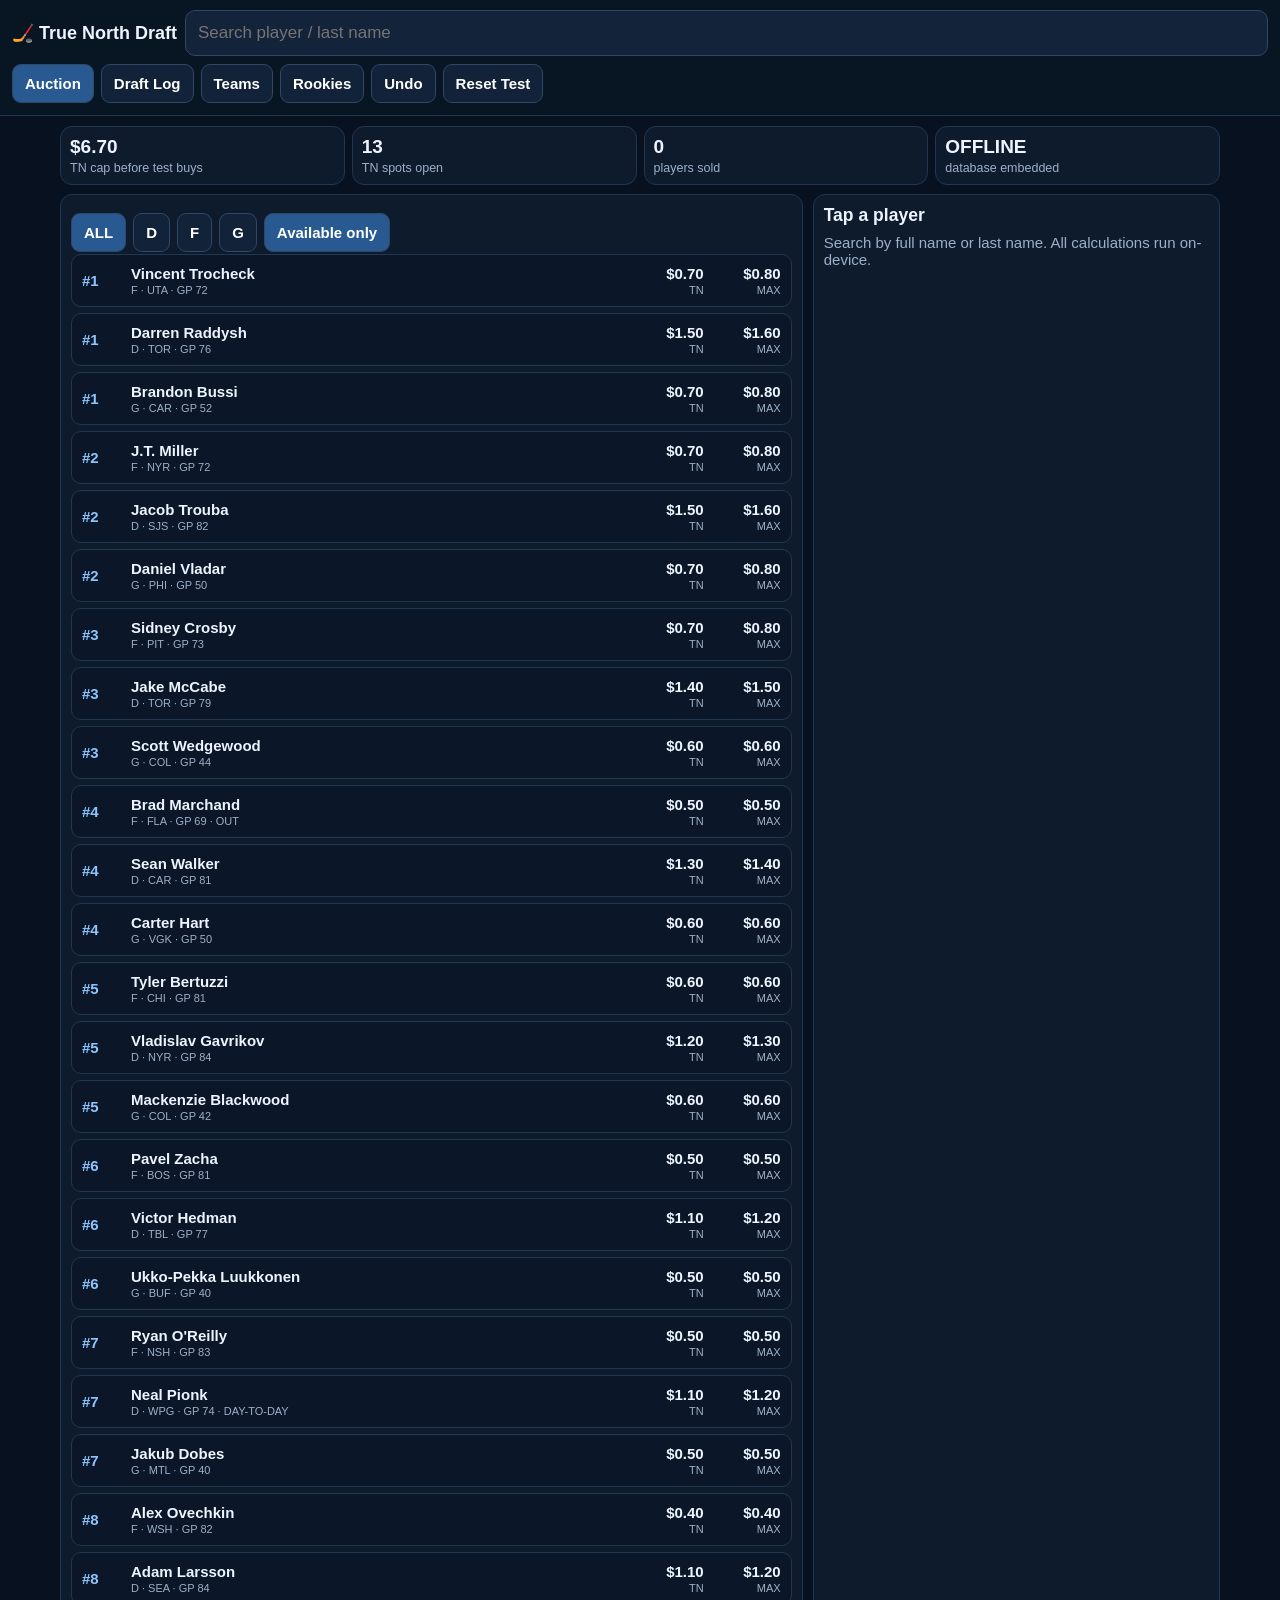
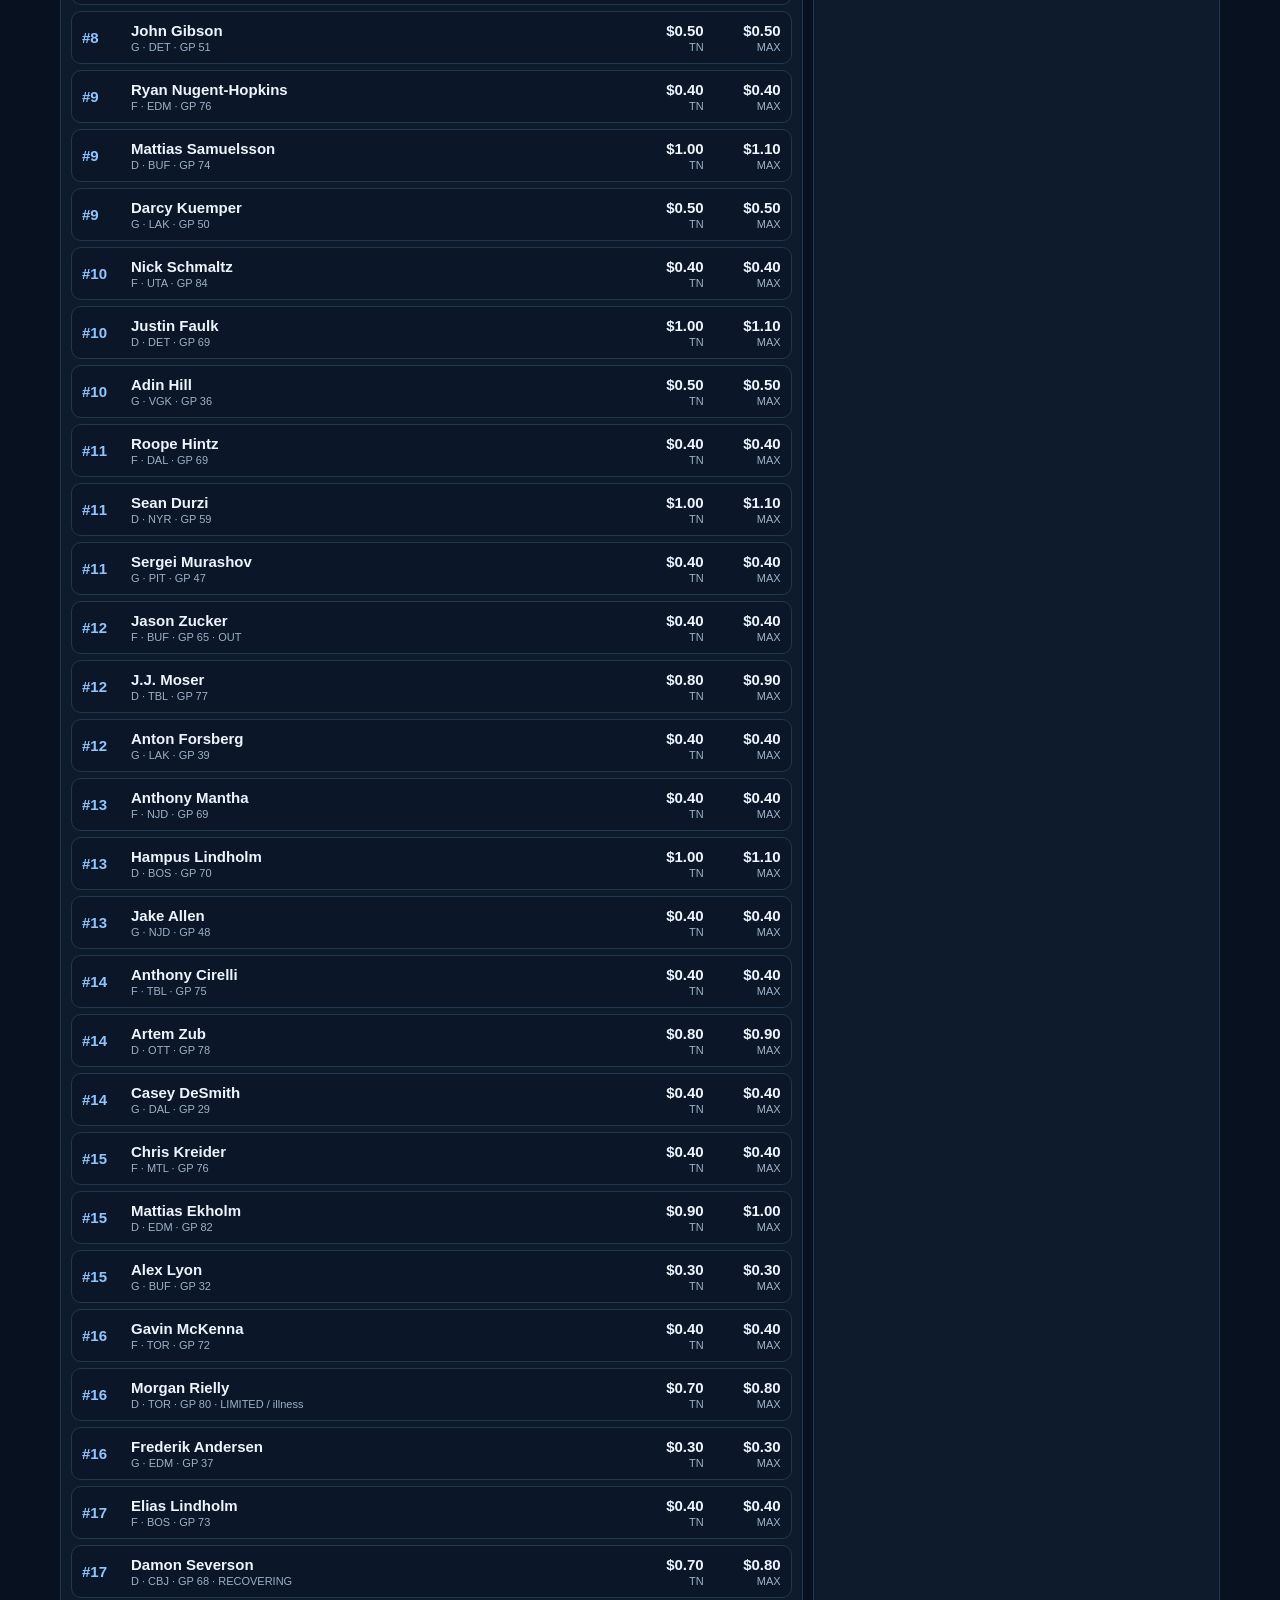
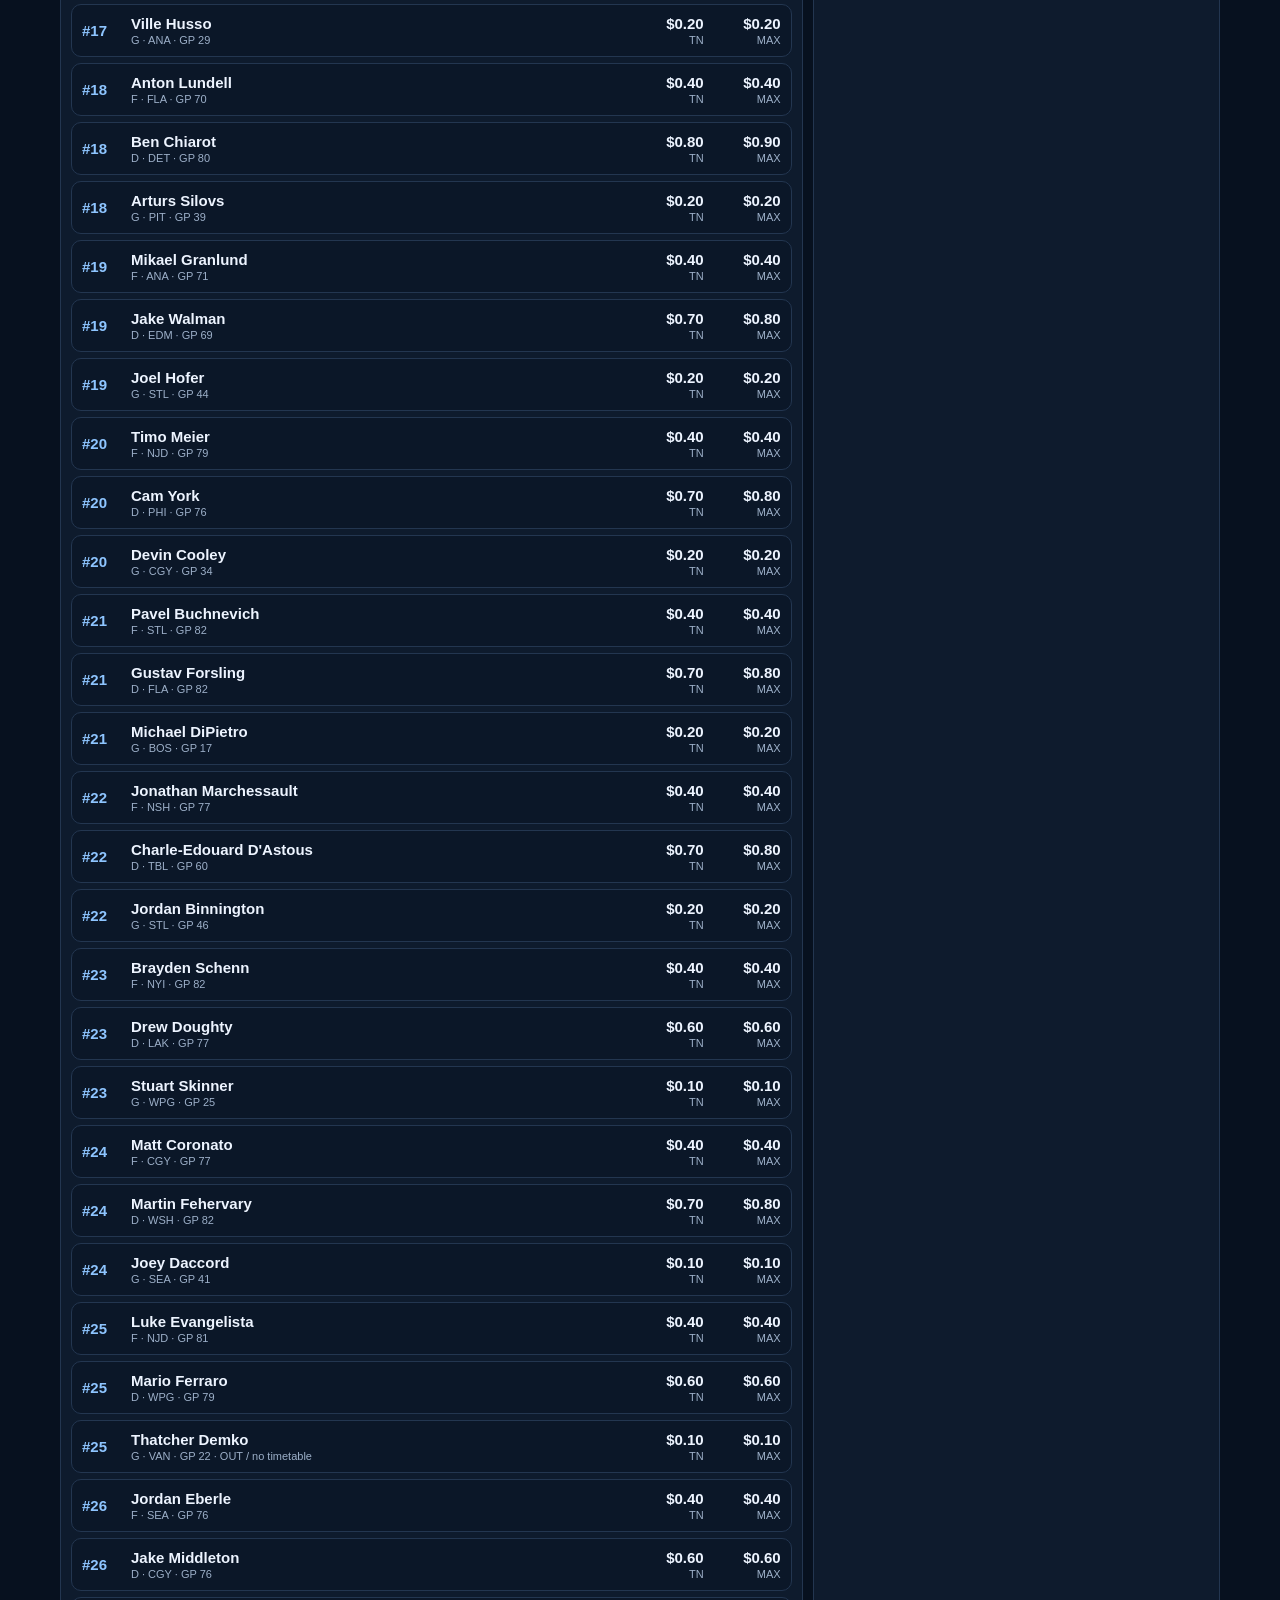
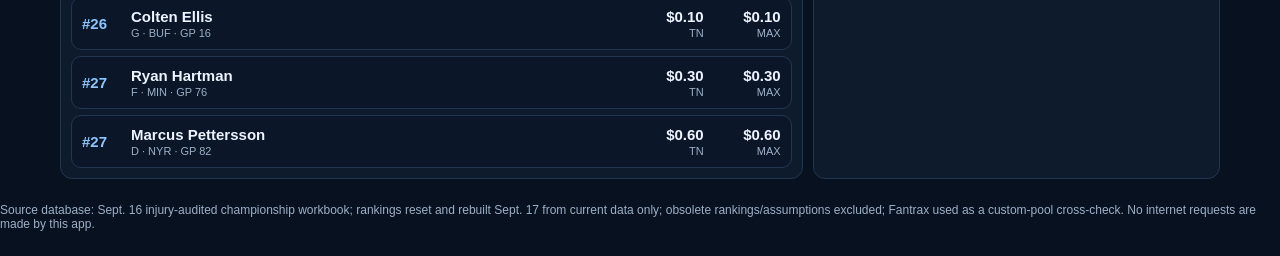
==== commit a4bc2f59: "Add files via upload" ====
--- a/index.html
+++ b/index.html
@@ -15,11 +15,90 @@
 <div class="wrap">
 <div id="previewWarning" class="notice"><b>Database loaded in this file.</b> If this message remains visible and buttons do not respond, iPad Files/Quick Look is showing a static preview. The app itself must be opened by a browser/app that executes HTML; the player list below is a static fallback proving the data is embedded.</div>
 <div id="summary" class="summary"><div class="stat"><b>$6.70</b><small>TN cap before test buys</small></div><div class="stat"><b>13</b><small>TN spots open</small></div><div class="stat"><b>0</b><small>players sold</small></div><div class="stat"><b>OFFLINE</b><small>database embedded</small></div></div>
-<div id="auction" class="tab"><div class="grid"><div class="card"><div class="filters"><button class="on" data-pos="ALL">ALL</button><button data-pos="D">D</button><button data-pos="F">F</button><button data-pos="G">G</button><button id="avail" class="on">Available only</button></div><div id="plist" class="list"><button class="player static-player" type="button" data-player="Sidney Crosby"><span class="rank">#1</span><span class="pname"><b>Sidney Crosby</b><small>F · PIT · GP 73</small></span><span class="money">$1.90<small>TN</small></span><span class="money">$2.10<small>MAX</small></span></button><button class="player static-player" type="button" data-player="Darren Raddysh"><span class="rank">#1</span><span class="pname"><b>Darren Raddysh</b><small>D · TOR · GP 76</small></span><span class="money">$2.50<small>TN</small></span><span class="money">$2.70<small>MAX</small></span></button><button class="player static-player" type="button" data-player="Brandon Bussi"><span class="rank">#1</span><span class="pname"><b>Brandon Bussi</b><small>G · CAR · GP 52</small></span><span class="money">$1.20<small>TN</small></span><span class="money">$1.40<small>MAX</small></span></button><button class="player static-player" type="button" data-player="Vincent Trocheck"><span class="rank">#2</span><span class="pname"><b>Vincent Trocheck</b><small>F · UTA · GP 72</small></span><span class="money">$1.80<small>TN</small></span><span class="money">$2.00<small>MAX</small></span></button><button class="player static-player" type="button" data-player="Mattias Samuelsson"><span class="rank">#2</span><span class="pname"><b>Mattias Samuelsson</b><small>D · BUF · GP 74</small></span><span class="money">$2.00<small>TN</small></span><span class="money">$2.20<small>MAX</small></span></button><button class="player static-player" type="button" data-player="Daniel Vladar"><span class="rank">#2</span><span class="pname"><b>Daniel Vladar</b><small>G · PHI · GP 50</small></span><span class="money">$1.20<small>TN</small></span><span class="money">$1.40<small>MAX</small></span></button><button class="player static-player" type="button" data-player="Tyler Bertuzzi"><span class="rank">#3</span><span class="pname"><b>Tyler Bertuzzi</b><small>F · CHI · GP 81</small></span><span class="money">$1.80<small>TN</small></span><span class="money">$2.00<small>MAX</small></span></button><button class="player static-player" type="button" data-player="Sean Walker"><span class="rank">#3</span><span class="pname"><b>Sean Walker</b><small>D · CAR · GP 81</small></span><span class="money">$2.40<small>TN</small></span><span class="money">$2.60<small>MAX</small></span></button><button class="player static-player" type="button" data-player="Ukko-Pekka Luukkonen"><span class="rank">#3</span><span class="pname"><b>Ukko-Pekka Luukkonen</b><small>G · BUF · GP 40</small></span><span class="money">$1.10<small>TN</small></span><span class="money">$1.30<small>MAX</small></span></button><button class="player static-player" type="button" data-player="J.T. Miller"><span class="rank">#4</span><span class="pname"><b>J.T. Miller</b><small>F · NYR · GP 72</small></span><span class="money">$1.70<small>TN</small></span><span class="money">$1.90<small>MAX</small></span></button><button class="player static-player" type="button" data-player="Justin Faulk"><span class="rank">#4</span><span class="pname"><b>Justin Faulk</b><small>D · DET · GP 74</small></span><span class="money">$2.30<small>TN</small></span><span class="money">$2.50<small>MAX</small></span></button><button class="player static-player" type="button" data-player="Scott Wedgewood"><span class="rank">#4</span><span class="pname"><b>Scott Wedgewood</b><small>G · COL · GP 44</small></span><span class="money">$1.10<small>TN</small></span><span class="money">$1.30<small>MAX</small></span></button><button class="player static-player" type="button" data-player="Brad Marchand"><span class="rank">#5</span><span class="pname"><b>Brad Marchand</b><small>F · FLA · GP 60 · OUT — lower body; expected to miss October</small></span><span class="money">$1.70<small>TN</small></span><span class="money">$1.90<small>MAX</small></span></button><button class="player static-player" type="button" data-player="Jacob Trouba"><span class="rank">#5</span><span class="pname"><b>Jacob Trouba</b><small>D · SJS · GP 82</small></span><span class="money">$2.40<small>TN</small></span><span class="money">$2.60<small>MAX</small></span></button><button class="player static-player" type="button" data-player="Carter Hart"><span class="rank">#5</span><span class="pname"><b>Carter Hart</b><small>G · VGK · GP 50</small></span><span class="money">$1.00<small>TN</small></span><span class="money">$1.20<small>MAX</small></span></button><button class="player static-player" type="button" data-player="Pavel Zacha"><span class="rank">#6</span><span class="pname"><b>Pavel Zacha</b><small>F · BOS · GP 81</small></span><span class="money">$1.60<small>TN</small></span><span class="money">$1.80<small>MAX</small></span></button><button class="player static-player" type="button" data-player="Morgan Rielly"><span class="rank">#6</span><span class="pname"><b>Morgan Rielly</b><small>D · TOR · GP 80</small></span><span class="money">$1.90<small>TN</small></span><span class="money">$2.10<small>MAX</small></span></button><button class="player static-player" type="button" data-player="John Gibson"><span class="rank">#6</span><span class="pname"><b>John Gibson</b><small>G · DET · GP 51</small></span><span class="money">$1.00<small>TN</small></span><span class="money">$1.20<small>MAX</small></span></button><button class="player static-player" type="button" data-player="Nick Schmaltz"><span class="rank">#7</span><span class="pname"><b>Nick Schmaltz</b><small>F · UTA · GP 84</small></span><span class="money">$1.60<small>TN</small></span><span class="money">$1.80<small>MAX</small></span></button><button class="player static-player" type="button" data-player="Vladislav Gavrikov"><span class="rank">#7</span><span class="pname"><b>Vladislav Gavrikov</b><small>D · NYR · GP 80</small></span><span class="money">$1.50<small>TN</small></span><span class="money">$1.70<small>MAX</small></span></button><button class="player static-player" type="button" data-player="Jake Allen"><span class="rank">#7</span><span class="pname"><b>Jake Allen</b><small>G · NJD · GP 48</small></span><span class="money">$1.00<small>TN</small></span><span class="money">$1.20<small>MAX</small></span></button><button class="player static-player" type="button" data-player="Ryan O&#x27;Reilly"><span class="rank">#8</span><span class="pname"><b>Ryan O&#x27;Reilly</b><small>F · NSH · GP 83</small></span><span class="money">$1.50<small>TN</small></span><span class="money">$1.70<small>MAX</small></span></button><button class="player static-player" type="button" data-player="Victor Hedman"><span class="rank">#8</span><span class="pname"><b>Victor Hedman</b><small>D · TBL · GP 77</small></span><span class="money">$2.00<small>TN</small></span><span class="money">$2.20<small>MAX</small></span></button><button class="player static-player" type="button" data-player="Adin Hill"><span class="rank">#8</span><span class="pname"><b>Adin Hill</b><small>G · VGK · GP 36</small></span><span class="money">$0.90<small>TN</small></span><span class="money">$1.10<small>MAX</small></span></button><button class="player static-player" type="button" data-player="Chris Kreider"><span class="rank">#9</span><span class="pname"><b>Chris Kreider</b><small>F · MTL · GP 76</small></span><span class="money">$1.50<small>TN</small></span><span class="money">$1.70<small>MAX</small></span></button><button class="player static-player" type="button" data-player="Mattias Ekholm"><span class="rank">#9</span><span class="pname"><b>Mattias Ekholm</b><small>D · EDM · GP 82</small></span><span class="money">$1.80<small>TN</small></span><span class="money">$2.00<small>MAX</small></span></button><button class="player static-player" type="button" data-player="Mackenzie Blackwood"><span class="rank">#9</span><span class="pname"><b>Mackenzie Blackwood</b><small>G · COL · GP 42</small></span><span class="money">$0.80<small>TN</small></span><span class="money">$1.00<small>MAX</small></span></button><button class="player static-player" type="button" data-player="Jason Zucker"><span class="rank">#10</span><span class="pname"><b>Jason Zucker</b><small>F · BUF · GP 71</small></span><span class="money">$1.40<small>TN</small></span><span class="money">$1.60<small>MAX</small></span></button><button class="player static-player" type="button" data-player="Jake McCabe"><span class="rank">#10</span><span class="pname"><b>Jake McCabe</b><small>D · TOR · GP 79</small></span><span class="money">$2.20<small>TN</small></span><span class="money">$2.40<small>MAX</small></span></button><button class="player static-player" type="button" data-player="Jakub Dobes"><span class="rank">#10</span><span class="pname"><b>Jakub Dobes</b><small>G · MTL · GP 40</small></span><span class="money">$0.90<small>TN</small></span><span class="money">$1.10<small>MAX</small></span></button><button class="player static-player" type="button" data-player="Alex Ovechkin"><span class="rank">#11</span><span class="pname"><b>Alex Ovechkin</b><small>F · WSH · GP 82</small></span><span class="money">$1.30<small>TN</small></span><span class="money">$1.40<small>MAX</small></span></button><button class="player static-player" type="button" data-player="Jake Walman"><span class="rank">#11</span><span class="pname"><b>Jake Walman</b><small>D · EDM · GP 69</small></span><span class="money">$0.40<small>TN</small></span><span class="money">$0.50<small>MAX</small></span></button><button class="player static-player" type="button" data-player="Darcy Kuemper"><span class="rank">#11</span><span class="pname"><b>Darcy Kuemper</b><small>G · LAK · GP 50</small></span><span class="money">$0.80<small>TN</small></span><span class="money">$0.90<small>MAX</small></span></button><button class="player static-player" type="button" data-player="Ryan Nugent-Hopkins"><span class="rank">#12</span><span class="pname"><b>Ryan Nugent-Hopkins</b><small>F · EDM · GP 76</small></span><span class="money">$1.30<small>TN</small></span><span class="money">$1.40<small>MAX</small></span></button><button class="player static-player" type="button" data-player="Adam Larsson"><span class="rank">#12</span><span class="pname"><b>Adam Larsson</b><small>D · SEA · GP 84</small></span><span class="money">$2.10<small>TN</small></span><span class="money">$2.20<small>MAX</small></span></button><button class="player static-player" type="button" data-player="Anton Forsberg"><span class="rank">#12</span><span class="pname"><b>Anton Forsberg</b><small>G · LAK · GP 39</small></span><span class="money">$0.80<small>TN</small></span><span class="money">$0.90<small>MAX</small></span></button><button class="player static-player" type="button" data-player="Elias Lindholm"><span class="rank">#13</span><span class="pname"><b>Elias Lindholm</b><small>F · BOS · GP 73</small></span><span class="money">$1.20<small>TN</small></span><span class="money">$1.30<small>MAX</small></span></button><button class="player static-player" type="button" data-player="J.J. Moser"><span class="rank">#13</span><span class="pname"><b>J.J. Moser</b><small>D · TBL · GP 77</small></span><span class="money">$1.50<small>TN</small></span><span class="money">$1.60<small>MAX</small></span></button><button class="player static-player" type="button" data-player="Sergei Murashov"><span class="rank">#13</span><span class="pname"><b>Sergei Murashov</b><small>G · PIT · GP 47</small></span><span class="money">$0.70<small>TN</small></span><span class="money">$0.80<small>MAX</small></span></button><button class="player static-player" type="button" data-player="Roope Hintz"><span class="rank">#14</span><span class="pname"><b>Roope Hintz</b><small>F · DAL · GP 69</small></span><span class="money">$1.20<small>TN</small></span><span class="money">$1.30<small>MAX</small></span></button><button class="player static-player" type="button" data-player="Drew Doughty"><span class="rank">#14</span><span class="pname"><b>Drew Doughty</b><small>D · LAK · GP 77</small></span><span class="money">$0.50<small>TN</small></span><span class="money">$0.60<small>MAX</small></span></button><button class="player static-player" type="button" data-player="Casey DeSmith"><span class="rank">#14</span><span class="pname"><b>Casey DeSmith</b><small>G · DAL · GP 29</small></span><span class="money">$0.70<small>TN</small></span><span class="money">$0.80<small>MAX</small></span></button><button class="player static-player" type="button" data-player="Mikael Granlund"><span class="rank">#15</span><span class="pname"><b>Mikael Granlund</b><small>F · ANA · GP 71</small></span><span class="money">$1.10<small>TN</small></span><span class="money">$1.20<small>MAX</small></span></button><button class="player static-player" type="button" data-player="Neal Pionk"><span class="rank">#15</span><span class="pname"><b>Neal Pionk</b><small>D · WPG · GP 74</small></span><span class="money">$1.30<small>TN</small></span><span class="money">$1.40<small>MAX</small></span></button><button class="player static-player" type="button" data-player="Alex Lyon"><span class="rank">#15</span><span class="pname"><b>Alex Lyon</b><small>G · BUF · GP 32</small></span><span class="money">$0.60<small>TN</small></span><span class="money">$0.70<small>MAX</small></span></button><button class="player static-player" type="button" data-player="Anthony Mantha"><span class="rank">#16</span><span class="pname"><b>Anthony Mantha</b><small>F · NJD · GP 69</small></span><span class="money">$1.10<small>TN</small></span><span class="money">$1.20<small>MAX</small></span></button><button class="player static-player" type="button" data-player="Ben Chiarot"><span class="rank">#16</span><span class="pname"><b>Ben Chiarot</b><small>D · DET · GP 80</small></span><span class="money">$1.20<small>TN</small></span><span class="money">$1.30<small>MAX</small></span></button><button class="player static-player" type="button" data-player="Frederik Andersen"><span class="rank">#16</span><span class="pname"><b>Frederik Andersen</b><small>G · EDM · GP 37</small></span><span class="money">$0.60<small>TN</small></span><span class="money">$0.70<small>MAX</small></span></button><button class="player static-player" type="button" data-player="Jonathan Marchessault"><span class="rank">#17</span><span class="pname"><b>Jonathan Marchessault</b><small>F · NSH · GP 77</small></span><span class="money">$1.00<small>TN</small></span><span class="money">$1.10<small>MAX</small></span></button><button class="player static-player" type="button" data-player="Martin Fehervary"><span class="rank">#17</span><span class="pname"><b>Martin Fehervary</b><small>D · WSH · GP 82</small></span><span class="money">$1.60<small>TN</small></span><span class="money">$1.70<small>MAX</small></span></button><button class="player static-player" type="button" data-player="Ville Husso"><span class="rank">#17</span><span class="pname"><b>Ville Husso</b><small>G · ANA · GP 29</small></span><span class="money">$0.60<small>TN</small></span><span class="money">$0.70<small>MAX</small></span></button><button class="player static-player" type="button" data-player="Anton Lundell"><span class="rank">#18</span><span class="pname"><b>Anton Lundell</b><small>F · FLA · GP 70</small></span><span class="money">$1.00<small>TN</small></span><span class="money">$1.10<small>MAX</small></span></button><button class="player static-player" type="button" data-player="Artem Zub"><span class="rank">#18</span><span class="pname"><b>Artem Zub</b><small>D · OTT · GP 78</small></span><span class="money">$1.60<small>TN</small></span><span class="money">$1.70<small>MAX</small></span></button><button class="player static-player" type="button" data-player="Thatcher Demko"><span class="rank">#18</span><span class="pname"><b>Thatcher Demko</b><small>G · VAN · GP 36</small></span><span class="money">$0.50<small>TN</small></span><span class="money">$0.60<small>MAX</small></span></button><button class="player static-player" type="button" data-player="Luke Evangelista"><span class="rank">#19</span><span class="pname"><b>Luke Evangelista</b><small>F · NJD · GP 81</small></span><span class="money">$0.90<small>TN</small></span><span class="money">$1.00<small>MAX</small></span></button><button class="player static-player" type="button" data-player="Sean Durzi"><span class="rank">#19</span><span class="pname"><b>Sean Durzi</b><small>D · NYR · GP 59</small></span><span class="money">$1.00<small>TN</small></span><span class="money">$1.10<small>MAX</small></span></button><button class="player static-player" type="button" data-player="Jordan Binnington"><span class="rank">#19</span><span class="pname"><b>Jordan Binnington</b><small>G · STL · GP 46</small></span><span class="money">$0.50<small>TN</small></span><span class="money">$0.60<small>MAX</small></span></button><button class="player static-player" type="button" data-player="Pavel Buchnevich"><span class="rank">#20</span><span class="pname"><b>Pavel Buchnevich</b><small>F · STL · GP 82</small></span><span class="money">$0.90<small>TN</small></span><span class="money">$1.00<small>MAX</small></span></button><button class="player static-player" type="button" data-player="Mario Ferraro"><span class="rank">#20</span><span class="pname"><b>Mario Ferraro</b><small>D · WPG · GP 79</small></span><span class="money">$0.80<small>TN</small></span><span class="money">$0.90<small>MAX</small></span></button><button class="player static-player" type="button" data-player="Devin Cooley"><span class="rank">#20</span><span class="pname"><b>Devin Cooley</b><small>G · CGY · GP 34</small></span><span class="money">$0.40<small>TN</small></span><span class="money">$0.50<small>MAX</small></span></button><button class="player static-player" type="button" data-player="Anthony Cirelli"><span class="rank">#21</span><span class="pname"><b>Anthony Cirelli</b><small>F · TBL · GP 75</small></span><span class="money">$0.80<small>TN</small></span><span class="money">$0.90<small>MAX</small></span></button><button class="player static-player" type="button" data-player="Damon Severson"><span class="rank">#21</span><span class="pname"><b>Damon Severson</b><small>D · CBJ · GP 68</small></span><span class="money">$0.40<small>TN</small></span><span class="money">$0.50<small>MAX</small></span></button><button class="player static-player" type="button" data-player="Michael DiPietro"><span class="rank">#21</span><span class="pname"><b>Michael DiPietro</b><small>G · BOS · GP 17</small></span><span class="money">$0.40<small>TN</small></span><span class="money">$0.50<small>MAX</small></span></button><button class="player static-player" type="button" data-player="Jordan Eberle"><span class="rank">#22</span><span class="pname"><b>Jordan Eberle</b><small>F · SEA · GP 76</small></span><span class="money">$0.70<small>TN</small></span><span class="money">$0.80<small>MAX</small></span></button><button class="player static-player" type="button" data-player="Esa Lindell"><span class="rank">#22</span><span class="pname"><b>Esa Lindell</b><small>D · DAL · GP 84</small></span><span class="money">$0.70<small>TN</small></span><span class="money">$0.80<small>MAX</small></span></button><button class="player static-player" type="button" data-player="Joel Hofer"><span class="rank">#22</span><span class="pname"><b>Joel Hofer</b><small>G · STL · GP 44</small></span><span class="money">$0.40<small>TN</small></span><span class="money">$0.50<small>MAX</small></span></button><button class="player static-player" type="button" data-player="Jamie Benn"><span class="rank">#23</span><span class="pname"><b>Jamie Benn</b><small>F · DAL · GP 75</small></span><span class="money">$0.70<small>TN</small></span><span class="money">$0.80<small>MAX</small></span></button><button class="player static-player" type="button" data-player="Gustav Forsling"><span class="rank">#23</span><span class="pname"><b>Gustav Forsling</b><small>D · FLA · GP 82</small></span><span class="money">$1.30<small>TN</small></span><span class="money">$1.40<small>MAX</small></span></button><button class="player static-player" type="button" data-player="Arturs Silovs"><span class="rank">#23</span><span class="pname"><b>Arturs Silovs</b><small>G · PIT · GP 39</small></span><span class="money">$0.30<small>TN</small></span><span class="money">$0.40<small>MAX</small></span></button><button class="player static-player" type="button" data-player="Kevin Fiala"><span class="rank">#24</span><span class="pname"><b>Kevin Fiala</b><small>F · LAK · GP 55 · OUT / RECOVERY — femur surgery setback; return timing unclear</small></span><span class="money">$0.60<small>TN</small></span><span class="money">$0.70<small>MAX</small></span></button><button class="player static-player" type="button" data-player="Hampus Lindholm"><span class="rank">#24</span><span class="pname"><b>Hampus Lindholm</b><small>D · BOS · GP 70</small></span><span class="money">$1.10<small>TN</small></span><span class="money">$1.20<small>MAX</small></span></button><button class="player static-player" type="button" data-player="Stuart Skinner"><span class="rank">#24</span><span class="pname"><b>Stuart Skinner</b><small>G · WPG · GP 25</small></span><span class="money">$0.30<small>TN</small></span><span class="money">$0.40<small>MAX</small></span></button><button class="player static-player" type="button" data-player="Jackson Blake"><span class="rank">#25</span><span class="pname"><b>Jackson Blake</b><small>F · CAR · GP 75</small></span><span class="money">$0.60<small>TN</small></span><span class="money">$0.70<small>MAX</small></span></button><button class="player static-player" type="button" data-player="Cam York"><span class="rank">#25</span><span class="pname"><b>Cam York</b><small>D · PHI · GP 76</small></span><span class="money">$0.90<small>TN</small></span><span class="money">$1.00<small>MAX</small></span></button><button class="player static-player" type="button" data-player="Joey Daccord"><span class="rank">#25</span><span class="pname"><b>Joey Daccord</b><small>G · SEA · GP 41</small></span><span class="money">$0.20<small>TN</small></span><span class="money">$0.30<small>MAX</small></span></button><button class="player static-player" type="button" data-player="Brock Boeser"><span class="rank">#26</span><span class="pname"><b>Brock Boeser</b><small>F · VAN · GP 77</small></span><span class="money">$0.50<small>TN</small></span><span class="money">$0.60<small>MAX</small></span></button><button class="player static-player" type="button" data-player="Alex Carrier"><span class="rank">#26</span><span class="pname"><b>Alex Carrier</b><small>D · MTL · GP 76</small></span><span class="money">$0.70<small>TN</small></span><span class="money">$0.80<small>MAX</small></span></button><button class="player static-player" type="button" data-player="Kevin Lankinen"><span class="rank">#26</span><span class="pname"><b>Kevin Lankinen</b><small>G · VAN · GP 47</small></span><span class="money">$0.20<small>TN</small></span><span class="money">$0.30<small>MAX</small></span></button><button class="player static-player" type="button" data-player="Timo Meier"><span class="rank">#27</span><span class="pname"><b>Timo Meier</b><small>F · NJD · GP 79</small></span><span class="money">$0.50<small>TN</small></span><span class="money">$0.60<small>MAX</small></span></button><button class="player static-player" type="button" data-player="Jake Middleton"><span class="rank">#27</span><span class="pname"><b>Jake Middleton</b><small>D · CGY · GP 76</small></span><span class="money">$1.10<small>TN</small></span><span class="money">$1.20<small>MAX</small></span></button><button class="player static-player" type="button" data-player="Alex Nedeljkovic"><span class="rank">#27</span><span class="pname"><b>Alex Nedeljkovic</b><small>G · SJS · GP 40</small></span><span class="money">$0.20<small>TN</small></span><span class="money">$0.30<small>MAX</small></span></button><button class="player static-player" type="button" data-player="Brayden Schenn"><span class="rank">#28</span><span class="pname"><b>Brayden Schenn</b><small>F · NYI · GP 82</small></span><span class="money">$0.40<small>TN</small></span><span class="money">$0.50<small>MAX</small></span></button><button class="player static-player" type="button" data-player="Sam Malinski"><span class="rank">#28</span><span class="pname"><b>Sam Malinski</b><small>D · COL · GP 77</small></span><span class="money">$0.20<small>TN</small></span><span class="money">$0.30<small>MAX</small></span></button><button class="player static-player" type="button" data-player="Samuel Ersson"><span class="rank">#28</span><span class="pname"><b>Samuel Ersson</b><small>G · OTT · GP 33</small></span><span class="money">$0.10<small>TN</small></span><span class="money">$0.20<small>MAX</small></span></button><button class="player static-player" type="button" data-player="Kyle Palmieri"><span class="rank">#29</span><span class="pname"><b>Kyle Palmieri</b><small>F · NYI · GP 74</small></span><span class="money">$0.40<small>TN</small></span><span class="money">$0.50<small>MAX</small></span></button><button class="player static-player" type="button" data-player="Brayden McNabb"><span class="rank">#29</span><span class="pname"><b>Brayden McNabb</b><small>D · VGK · GP 79</small></span><span class="money">$0.20<small>TN</small></span><span class="money">$0.30<small>MAX</small></span></button><button class="player static-player" type="button" data-player="Colten Ellis"><span class="rank">#29</span><span class="pname"><b>Colten Ellis</b><small>G · BUF · GP 16</small></span><span class="money">$0.10<small>TN</small></span><span class="money">$0.20<small>MAX</small></span></button><button class="player static-player" type="button" data-player="Morgan Frost"><span class="rank">#30</span><span class="pname"><b>Morgan Frost</b><small>F · CGY · GP 83</small></span><span class="money">$0.30<small>TN</small></span><span class="money">$0.40<small>MAX</small></span></button><button class="player static-player" type="button" data-player="Colton Parayko"><span class="rank">#30</span><span class="pname"><b>Colton Parayko</b><small>D · STL · GP 74</small></span><span class="money">$0.20<small>TN</small></span><span class="money">$0.30<small>MAX</small></span></button><button class="player static-player" type="button" data-player="Philipp Grubauer"><span class="rank">#30</span><span class="pname"><b>Philipp Grubauer</b><small>G · SEA · GP 35</small></span><span class="money">$0.10<small>TN</small></span><span class="money">$0.20<small>MAX</small></span></button><button class="player static-player" type="button" data-player="Corey Perry"><span class="rank">#31</span><span class="pname"><b>Corey Perry</b><small>F · LAK · GP 73</small></span><span class="money">$0.30<small>TN</small></span><span class="money">$0.40<small>MAX</small></span></button><button class="player static-player" type="button" data-player="Charle-Edouard D&#x27;Astous"><span class="rank">#31</span><span class="pname"><b>Charle-Edouard D&#x27;Astous</b><small>D · TBL · GP 60</small></span><span class="money">$0.20<small>TN</small></span><span class="money">$0.30<small>MAX</small></span></button><button class="player static-player" type="button" data-player="Cam Talbot"><span class="rank">#31</span><span class="pname"><b>Cam Talbot</b><small>G · CBJ · GP 22</small></span><span class="money">$0.10<small>TN</small></span><span class="money">$0.20<small>MAX</small></span></button><button class="player static-player" type="button" data-player="Jonathan Huberdeau"><span class="rank">#32</span><span class="pname"><b>Jonathan Huberdeau</b><small>F · CGY · GP 70</small></span><span class="money">$0.20<small>TN</small></span><span class="money">$0.30<small>MAX</small></span></button><button class="player static-player" type="button" data-player="Ryker Evans"><span class="rank">#32</span><span class="pname"><b>Ryker Evans</b><small>D · SEA · GP 73</small></span><span class="money">$0.20<small>TN</small></span><span class="money">$0.30<small>MAX</small></span></button><button class="player static-player" type="button" data-player="Justus Annunen"><span class="rank">#32</span><span class="pname"><b>Justus Annunen</b><small>G · NSH · GP 30</small></span><span class="money">$0.10<small>TN</small></span><span class="money">$0.20<small>MAX</small></span></button><button class="player static-player" type="button" data-player="Mats Zuccarello"><span class="rank">#33</span><span class="pname"><b>Mats Zuccarello</b><small>F · LAK · GP 62</small></span><span class="money">$0.10<small>TN</small></span><span class="money">$0.20<small>MAX</small></span></button><button class="player static-player" type="button" data-player="Josh Manson"><span class="rank">#33</span><span class="pname"><b>Josh Manson</b><small>D · COL · GP 68</small></span><span class="money">$0.40<small>TN</small></span><span class="money">$0.50<small>MAX</small></span></button><button class="player static-player" type="button" data-player="Semyon Varlamov"><span class="rank">#33</span><span class="pname"><b>Semyon Varlamov</b><small>G · NYI · GP 21</small></span><span class="money">$0.10<small>TN</small></span><span class="money">$0.20<small>MAX</small></span></button><button class="player static-player" type="button" data-player="Matt Coronato"><span class="rank">#34</span><span class="pname"><b>Matt Coronato</b><small>F · CGY · GP 77</small></span><span class="money">$0.10<small>TN</small></span><span class="money">$0.20<small>MAX</small></span></button><button class="player static-player" type="button" data-player="Brady Skjei"><span class="rank">#34</span><span class="pname"><b>Brady Skjei</b><small>D · NSH · GP 84</small></span><span class="money">$0.20<small>TN</small></span><span class="money">$0.30<small>MAX</small></span></button><button class="player static-player" type="button" data-player="Dennis Hildeby"><span class="rank">#34</span><span class="pname"><b>Dennis Hildeby</b><small>G · TBL · GP 21</small></span><span class="money">$0.10<small>TN</small></span><span class="money">$0.20<small>MAX</small></span></button><button class="player static-player" type="button" data-player="Ryan Hartman"><span class="rank">#35</span><span class="pname"><b>Ryan Hartman</b><small>F · MIN · GP 76</small></span><span class="money">$0.10<small>TN</small></span><span class="money">$0.20<small>MAX</small></span></button><button class="player static-player" type="button" data-player="Marcus Pettersson"><span class="rank">#35</span><span class="pname"><b>Marcus Pettersson</b><small>D · NYR · GP 82</small></span><span class="money">$0.60<small>TN</small></span><span class="money">$0.70<small>MAX</small></span></button><button class="player static-player" type="button" data-player="Charlie Lindgren"><span class="rank">#35</span><span class="pname"><b>Charlie Lindgren</b><small>G · WSH · GP 28</small></span><span class="money">$0.10<small>TN</small></span><span class="money">$0.20<small>MAX</small></span></button><button class="player static-player" type="button" data-player="Erik Haula"><span class="rank">#36</span><span class="pname"><b>Erik Haula</b><small>F · LAK · GP 81</small></span><span class="money">$0.10<small>TN</small></span><span class="money">$0.20<small>MAX</small></span></button><button class="player static-player" type="button" data-player="Connor Murphy"><span class="rank">#36</span><span class="pname"><b>Connor Murphy</b><small>D · EDM · GP 71</small></span><span class="money">$0.20<small>TN</small></span><span class="money">$0.30<small>MAX</small></span></button><button class="player static-player" type="button" data-player="Elvis Merzlikins"><span class="rank">#36</span><span class="pname"><b>Elvis Merzlikins</b><small>G · CBJ · GP 12</small></span><span class="money">$0.10<small>TN</small></span><span class="money">$0.20<small>MAX</small></span></button><button class="player static-player" type="button" data-player="Charlie Coyle"><span class="rank">#37</span><span class="pname"><b>Charlie Coyle</b><small>F · CBJ · GP 80</small></span><span class="money">$0.10<small>TN</small></span><span class="money">$0.20<small>MAX</small></span></button><button class="player static-player" type="button" data-player="Ryan McDonagh"><span class="rank">#37</span><span class="pname"><b>Ryan McDonagh</b><small>D · TBL · GP 64</small></span><span class="money">$0.20<small>TN</small></span><span class="money">$0.30<small>MAX</small></span></button><button class="player static-player" type="button" data-player="Joonas Korpisalo"><span class="rank">#37</span><span class="pname"><b>Joonas Korpisalo</b><small>G · NYR · GP 28</small></span><span class="money">$0.10<small>TN</small></span><span class="money">$0.20<small>MAX</small></span></button><button class="player static-player" type="button" data-player="Tyler Toffoli"><span class="rank">#38</span><span class="pname"><b>Tyler Toffoli</b><small>F · SJS · GP 81</small></span><span class="money">$0.10<small>TN</small></span><span class="money">$0.20<small>MAX</small></span></button><button class="player static-player" type="button" data-player="Kris Letang"><span class="rank">#38</span><span class="pname"><b>Kris Letang</b><small>D · PIT · GP 71</small></span><span class="money">$0.20<small>TN</small></span><span class="money">$0.30<small>MAX</small></span></button><button class="player static-player" type="button" data-player="Pheonix Copley"><span class="rank">#38</span><span class="pname"><b>Pheonix Copley</b><small>G · CBJ · GP 10</small></span><span class="money">$0.10<small>TN</small></span><span class="money">$0.20<small>MAX</small></span></button><button class="player static-player" type="button" data-player="Valeri Nichushkin"><span class="rank">#39</span><span class="pname"><b>Valeri Nichushkin</b><small>F · CBJ · GP 73</small></span><span class="money">$0.10<small>TN</small></span><span class="money">$0.20<small>MAX</small></span></button><button class="player static-player" type="button" data-player="Logan Stanley"><span class="rank">#39</span><span class="pname"><b>Logan Stanley</b><small>D · (N/A) · GP 57</small></span><span class="money">$0.20<small>TN</small></span><span class="money">$0.30<small>MAX</small></span></button><button class="player static-player" type="button" data-player="Tristan Jarry"><span class="rank">#39</span><span class="pname"><b>Tristan Jarry</b><small>G · EDM · GP 26</small></span><span class="money">$0.10<small>TN</small></span><span class="money">$0.20<small>MAX</small></span></button><button class="player static-player" type="button" data-player="Anders Lee"><span class="rank">#40</span><span class="pname"><b>Anders Lee</b><small>F · UTA · GP 84</small></span><span class="money">$0.10<small>TN</small></span><span class="money">$0.20<small>MAX</small></span></button><button class="player static-player" type="button" data-player="Devon Toews"><span class="rank">#40</span><span class="pname"><b>Devon Toews</b><small>D · COL · GP 72</small></span><span class="money">$0.20<small>TN</small></span><span class="money">$0.30<small>MAX</small></span></button><button class="player static-player" type="button" data-player="Arvid Soderblom"><span class="rank">#40</span><span class="pname"><b>Arvid Soderblom</b><small>G · CHI · GP 30</small></span><span class="money">$0.10<small>TN</small></span><span class="money">$0.20<small>MAX</small></span></button><button class="player static-player" type="button" data-player="Chandler Stephenson"><span class="rank">#41</span><span class="pname"><b>Chandler Stephenson</b><small>F · SEA · GP 80</small></span><span class="money">$0.10<small>TN</small></span><span class="money">$0.20<small>MAX</small></span></button><button class="player static-player" type="button" data-player="Timothy Liljegren"><span class="rank">#41</span><span class="pname"><b>Timothy Liljegren</b><small>D · WSH · GP 73</small></span><span class="money">$0.20<small>TN</small></span><span class="money">$0.30<small>MAX</small></span></button><button class="player static-player" type="button" data-player="David Rittich"><span class="rank">#41</span><span class="pname"><b>David Rittich</b><small>G · NJD · GP 26</small></span><span class="money">$0.10<small>TN</small></span><span class="money">$0.20<small>MAX</small></span></button><button class="player static-player" type="button" data-player="Jordan Kyrou"><span class="rank">#42</span><span class="pname"><b>Jordan Kyrou</b><small>F · WSH · GP 76</small></span><span class="money">$0.10<small>TN</small></span><span class="money">$0.20<small>MAX</small></span></button><button class="player static-player" type="button" data-player="Dmitry Orlov"><span class="rank">#42</span><span class="pname"><b>Dmitry Orlov</b><small>D · SJS · GP 83</small></span><span class="money">$0.20<small>TN</small></span><span class="money">$0.30<small>MAX</small></span></button><button class="player static-player" type="button" data-player="Dylan Garand"><span class="rank">#42</span><span class="pname"><b>Dylan Garand</b><small>G · NYR · GP 9</small></span><span class="money">$0.10<small>TN</small></span><span class="money">$0.20<small>MAX</small></span></button><button class="player static-player" type="button" data-player="Gavin McKenna"><span class="rank">#43</span><span class="pname"><b>Gavin McKenna</b><small>F · TOR · GP 72</small></span><span class="money">$0.10<small>TN</small></span><span class="money">$0.20<small>MAX</small></span></button><button class="player static-player" type="button" data-player="Will Borgen"><span class="rank">#43</span><span class="pname"><b>Will Borgen</b><small>D · BOS · GP 79</small></span><span class="money">$0.20<small>TN</small></span><span class="money">$0.30<small>MAX</small></span></button><button class="player static-player" type="button" data-player="Niklas Kokko"><span class="rank">#43</span><span class="pname"><b>Niklas Kokko</b><small>G · SEA · GP 15</small></span><span class="money">$0.10<small>TN</small></span><span class="money">$0.20<small>MAX</small></span></button><button class="player static-player" type="button" data-player="JJ Peterka"><span class="rank">#44</span><span class="pname"><b>JJ Peterka</b><small>F · BOS · GP 84</small></span><span class="money">$0.10<small>TN</small></span><span class="money">$0.20<small>MAX</small></span></button><button class="player static-player" type="button" data-player="Noah Hanifin"><span class="rank">#44</span><span class="pname"><b>Noah Hanifin</b><small>D · VGK · GP 75</small></span><span class="money">$0.20<small>TN</small></span><span class="money">$0.30<small>MAX</small></span></button><button class="player static-player" type="button" data-player="Vitek Vanecek"><span class="rank">#44</span><span class="pname"><b>Vitek Vanecek</b><small>G · NYI · GP 12</small></span><span class="money">$0.10<small>TN</small></span><span class="money">$0.20<small>MAX</small></span></button><button class="player static-player" type="button" data-player="Alexander Wennberg"><span class="rank">#45</span><span class="pname"><b>Alexander Wennberg</b><small>F · SJS · GP 82</small></span><span class="money">$0.10<small>TN</small></span><span class="money">$0.20<small>MAX</small></span></button><button class="player static-player" type="button" data-player="Aaron Ekblad"><span class="rank">#45</span><span class="pname"><b>Aaron Ekblad</b><small>D · FLA · GP 69</small></span><span class="money">$0.20<small>TN</small></span><span class="money">$0.30<small>MAX</small></span></button><button class="player static-player" type="button" data-player="Sam Montembeault"><span class="rank">#45</span><span class="pname"><b>Sam Montembeault</b><small>G · MTL · GP 19</small></span><span class="money">$0.10<small>TN</small></span><span class="money">$0.20<small>MAX</small></span></button><button class="player static-player" type="button" data-player="Josh Doan"><span class="rank">#46</span><span class="pname"><b>Josh Doan</b><small>F · BUF · GP 73</small></span><span class="money">$0.10<small>TN</small></span><span class="money">$0.20<small>MAX</small></span></button><button class="player static-player" type="button" data-player="Tyler Myers"><span class="rank">#46</span><span class="pname"><b>Tyler Myers</b><small>D · DAL · GP 78</small></span><span class="money">$0.20<small>TN</small></span><span class="money">$0.30<small>MAX</small></span></button><button class="player static-player" type="button" data-player="Calvin Pickard"><span class="rank">#46</span><span class="pname"><b>Calvin Pickard</b><small>G · MIN · GP 18</small></span><span class="money">$0.10<small>TN</small></span><span class="money">$0.20<small>MAX</small></span></button><button class="player static-player" type="button" data-player="Kiefer Sherwood"><span class="rank">#47</span><span class="pname"><b>Kiefer Sherwood</b><small>F · SJS · GP 75</small></span><span class="money">$0.10<small>TN</small></span><span class="money">$0.20<small>MAX</small></span></button><button class="player static-player" type="button" data-player="Mason Lohrei"><span class="rank">#47</span><span class="pname"><b>Mason Lohrei</b><small>D · BOS · GP 73</small></span><span class="money">$0.20<small>TN</small></span><span class="money">$0.30<small>MAX</small></span></button><button class="player static-player" type="button" data-player="Jiri Patera"><span class="rank">#47</span><span class="pname"><b>Jiri Patera</b><small>G · BOS · GP 15</small></span><span class="money">$0.10<small>TN</small></span><span class="money">$0.20<small>MAX</small></span></button><button class="player static-player" type="button" data-player="Conor Garland"><span class="rank">#48</span><span class="pname"><b>Conor Garland</b><small>F · CBJ · GP 75</small></span><span class="money">$0.10<small>TN</small></span><span class="money">$0.20<small>MAX</small></span></button><button class="player static-player" type="button" data-player="Jordan Spence"><span class="rank">#48</span><span class="pname"><b>Jordan Spence</b><small>D · OTT · GP 76</small></span><span class="money">$0.20<small>TN</small></span><span class="money">$0.30<small>MAX</small></span></button><button class="player static-player" type="button" data-player="Petr Mrazek"><span class="rank">#48</span><span class="pname"><b>Petr Mrazek</b><small>G · (N/A) · GP 23</small></span><span class="money">$0.10<small>TN</small></span><span class="money">$0.20<small>MAX</small></span></button><button class="player static-player" type="button" data-player="Igor Chernyshov"><span class="rank">#49</span><span class="pname"><b>Igor Chernyshov</b><small>F · SJS · GP 74</small></span><span class="money">$0.10<small>TN</small></span><span class="money">$0.20<small>MAX</small></span></button><button class="player static-player" type="button" data-player="Ian Cole"><span class="rank">#49</span><span class="pname"><b>Ian Cole</b><small>D · CHI · GP 84</small></span><span class="money">$0.20<small>TN</small></span><span class="money">$0.30<small>MAX</small></span></button><button class="player static-player" type="button" data-player="Nicolas Daws"><span class="rank">#49</span><span class="pname"><b>Nicolas Daws</b><small>G · NJD · GP 16</small></span><span class="money">$0.10<small>TN</small></span><span class="money">$0.20<small>MAX</small></span></button><button class="player static-player" type="button" data-player="Michael Bunting"><span class="rank">#50</span><span class="pname"><b>Michael Bunting</b><small>F · (N/A) · GP 77</small></span><span class="money">$0.10<small>TN</small></span><span class="money">$0.20<small>MAX</small></span></button><button class="player static-player" type="button" data-player="Alexander Romanov"><span class="rank">#50</span><span class="pname"><b>Alexander Romanov</b><small>D · NYI · GP 71</small></span><span class="money">$0.20<small>TN</small></span><span class="money">$0.30<small>MAX</small></span></button><button class="player static-player" type="button" data-player="Owen Tippett"><span class="rank">#51</span><span class="pname"><b>Owen Tippett</b><small>F · PHI · GP 76</small></span><span class="money">$0.10<small>TN</small></span><span class="money">$0.20<small>MAX</small></span></button><button class="player static-player" type="button" data-player="Tony DeAngelo"><span class="rank">#51</span><span class="pname"><b>Tony DeAngelo</b><small>D · NYI · GP 67</small></span><span class="money">$0.20<small>TN</small></span><span class="money">$0.30<small>MAX</small></span></button><button class="player static-player" type="button" data-player="Taylor Hall"><span class="rank">#52</span><span class="pname"><b>Taylor Hall</b><small>F · CAR · GP 75</small></span><span class="money">$0.10<small>TN</small></span><span class="money">$0.20<small>MAX</small></span></button><button class="player static-player" type="button" data-player="Jared Spurgeon"><span class="rank">#52</span><span class="pname"><b>Jared Spurgeon</b><small>D · MIN · GP 73</small></span><span class="money">$0.20<small>TN</small></span><span class="money">$0.30<small>MAX</small></span></button><button class="player static-player" type="button" data-player="Shane Pinto"><span class="rank">#53</span><span class="pname"><b>Shane Pinto</b><small>F · OTT · GP 75</small></span><span class="money">$0.10<small>TN</small></span><span class="money">$0.20<small>MAX</small></span></button><button class="player static-player" type="button" data-player="Tristan Luneau"><span class="rank">#53</span><span class="pname"><b>Tristan Luneau</b><small>D · ANA · GP 52</small></span><span class="money">$0.20<small>TN</small></span><span class="money">$0.30<small>MAX</small></span></button><button class="player static-player" type="button" data-player="Connor McMichael"><span class="rank">#54</span><span class="pname"><b>Connor McMichael</b><small>F · STL · GP 81</small></span><span class="money">$0.10<small>TN</small></span><span class="money">$0.20<small>MAX</small></span></button><button class="player static-player" type="button" data-player="Ryan Pulock"><span class="rank">#54</span><span class="pname"><b>Ryan Pulock</b><small>D · NYI · GP 76</small></span><span class="money">$0.20<small>TN</small></span><span class="money">$0.30<small>MAX</small></span></button><button class="player static-player" type="button" data-player="Jake Neighbours"><span class="rank">#55</span><span class="pname"><b>Jake Neighbours</b><small>F · STL · GP 74</small></span><span class="money">$0.10<small>TN</small></span><span class="money">$0.20<small>MAX</small></span></button><button class="player static-player" type="button" data-player="Mikey Anderson"><span class="rank">#55</span><span class="pname"><b>Mikey Anderson</b><small>D · LAK · GP 81</small></span><span class="money">$0.20<small>TN</small></span><span class="money">$0.30<small>MAX</small></span></button><button class="player static-player" type="button" data-player="Jake DeBrusk"><span class="rank">#56</span><span class="pname"><b>Jake DeBrusk</b><small>F · VAN · GP 83</small></span><span class="money">$0.10<small>TN</small></span><span class="money">$0.20<small>MAX</small></span></button><button class="player static-player" type="button" data-player="Adam Pelech"><span class="rank">#56</span><span class="pname"><b>Adam Pelech</b><small>D · NYI · GP 79</small></span><span class="money">$0.20<small>TN</small></span><span class="money">$0.30<small>MAX</small></span></button><button class="player static-player" type="button" data-player="Claude Giroux"><span class="rank">#57</span><span class="pname"><b>Claude Giroux</b><small>F · OTT · GP 83</small></span><span class="money">$0.10<small>TN</small></span><span class="money">$0.20<small>MAX</small></span></button><button class="player static-player" type="button" data-player="Louis Crevier"><span class="rank">#57</span><span class="pname"><b>Louis Crevier</b><small>D · BUF · GP 60</small></span><span class="money">$0.20<small>TN</small></span><span class="money">$0.30<small>MAX</small></span></button><button class="player static-player" type="button" data-player="Teuvo Teravainen"><span class="rank">#58</span><span class="pname"><b>Teuvo Teravainen</b><small>F · CHI · GP 78</small></span><span class="money">$0.10<small>TN</small></span><span class="money">$0.20<small>MAX</small></span></button><button class="player static-player" type="button" data-player="Radko Gudas"><span class="rank">#58</span><span class="pname"><b>Radko Gudas</b><small>D · FLA · GP 62</small></span><span class="money">$0.20<small>TN</small></span><span class="money">$0.30<small>MAX</small></span></button><button class="player static-player" type="button" data-player="Jack Quinn"><span class="rank">#59</span><span class="pname"><b>Jack Quinn</b><small>F · BUF · GP 78</small></span><span class="money">$0.10<small>TN</small></span><span class="money">$0.20<small>MAX</small></span></button><button class="player static-player" type="button" data-player="Tom Willander"><span class="rank">#59</span><span class="pname"><b>Tom Willander</b><small>D · VAN · GP 77</small></span><span class="money">$0.20<small>TN</small></span><span class="money">$0.30<small>MAX</small></span></button><button class="player static-player" type="button" data-player="Dmitry Voronkov"><span class="rank">#60</span><span class="pname"><b>Dmitry Voronkov</b><small>F · CBJ · GP 68</small></span><span class="money">$0.10<small>TN</small></span><span class="money">$0.20<small>MAX</small></span></button><button class="player static-player" type="button" data-player="Dante Fabbro"><span class="rank">#60</span><span class="pname"><b>Dante Fabbro</b><small>D · CBJ · GP 74</small></span><span class="money">$0.20<small>TN</small></span><span class="money">$0.30<small>MAX</small></span></button><button class="player static-player" type="button" data-player="Will Cuylle"><span class="rank">#61</span><span class="pname"><b>Will Cuylle</b><small>F · NYR · GP 84</small></span><span class="money">$0.10<small>TN</small></span><span class="money">$0.20<small>MAX</small></span></button><button class="player static-player" type="button" data-player="Jamie Oleksiak"><span class="rank">#61</span><span class="pname"><b>Jamie Oleksiak</b><small>D · VAN · GP 76</small></span><span class="money">$0.20<small>TN</small></span><span class="money">$0.30<small>MAX</small></span></button><button class="player static-player" type="button" data-player="Sean Monahan"><span class="rank">#62</span><span class="pname"><b>Sean Monahan</b><small>F · CBJ · GP 76</small></span><span class="money">$0.10<small>TN</small></span><span class="money">$0.20<small>MAX</small></span></button><button class="player static-player" type="button" data-player="Brenden Dillon"><span class="rank">#62</span><span class="pname"><b>Brenden Dillon</b><small>D · NJD · GP 84</small></span><span class="money">$0.20<small>TN</small></span><span class="money">$0.30<small>MAX</small></span></button><button class="player static-player" type="button" data-player="Viktor Arvidsson"><span class="rank">#63</span><span class="pname"><b>Viktor Arvidsson</b><small>F · DET · GP 66</small></span><span class="money">$0.10<small>TN</small></span><span class="money">$0.20<small>MAX</small></span></button><button class="player static-player" type="button" data-player="Kevin Bahl"><span class="rank">#63</span><span class="pname"><b>Kevin Bahl</b><small>D · CGY · GP 78</small></span><span class="money">$0.20<small>TN</small></span><span class="money">$0.30<small>MAX</small></span></button><button class="player static-player" type="button" data-player="Oliver Bjorkstrand"><span class="rank">#64</span><span class="pname"><b>Oliver Bjorkstrand</b><small>F · NYR · GP 82</small></span><span class="money">$0.10<small>TN</small></span><span class="money">$0.20<small>MAX</small></span></button><button class="player static-player" type="button" data-player="Drew Helleson"><span class="rank">#64</span><span class="pname"><b>Drew Helleson</b><small>D · ANA · GP 78</small></span><span class="money">$0.20<small>TN</small></span><span class="money">$0.30<small>MAX</small></span></button><button class="player static-player" type="button" data-player="Joel Farabee"><span class="rank">#65</span><span class="pname"><b>Joel Farabee</b><small>F · CGY · GP 84</small></span><span class="money">$0.10<small>TN</small></span><span class="money">$0.20<small>MAX</small></span></button><button class="player static-player" type="button" data-player="Nate Schmidt"><span class="rank">#65</span><span class="pname"><b>Nate Schmidt</b><small>D · UTA · GP 82</small></span><span class="money">$0.20<small>TN</small></span><span class="money">$0.30<small>MAX</small></span></button><button class="player static-player" type="button" data-player="Vladimir Tarasenko"><span class="rank">#66</span><span class="pname"><b>Vladimir Tarasenko</b><small>F · (N/A) · GP 78</small></span><span class="money">$0.10<small>TN</small></span><span class="money">$0.20<small>MAX</small></span></button></div></div>
+<div id="auction" class="tab"><div class="grid"><div class="card"><div class="filters"><button class="on" data-pos="ALL">ALL</button><button data-pos="D">D</button><button data-pos="F">F</button><button data-pos="G">G</button><button id="avail" class="on">Available only</button></div><div id="plist" class="list"><button class="player static-player" type="button" data-player="Vincent Trocheck"><span class="rank">#1</span><span class="pname"><b>Vincent Trocheck</b><small>F · UTA · GP 72</small></span><span class="money">$0.70<small>TN</small></span><span class="money">$0.80<small>MAX</small></span></button>
+<button class="player static-player" type="button" data-player="Darren Raddysh"><span class="rank">#1</span><span class="pname"><b>Darren Raddysh</b><small>D · TOR · GP 76</small></span><span class="money">$1.50<small>TN</small></span><span class="money">$1.60<small>MAX</small></span></button>
+<button class="player static-player" type="button" data-player="Brandon Bussi"><span class="rank">#1</span><span class="pname"><b>Brandon Bussi</b><small>G · CAR · GP 52</small></span><span class="money">$0.70<small>TN</small></span><span class="money">$0.80<small>MAX</small></span></button>
+<button class="player static-player" type="button" data-player="J.T. Miller"><span class="rank">#2</span><span class="pname"><b>J.T. Miller</b><small>F · NYR · GP 72</small></span><span class="money">$0.70<small>TN</small></span><span class="money">$0.80<small>MAX</small></span></button>
+<button class="player static-player" type="button" data-player="Jacob Trouba"><span class="rank">#2</span><span class="pname"><b>Jacob Trouba</b><small>D · SJS · GP 82</small></span><span class="money">$1.50<small>TN</small></span><span class="money">$1.60<small>MAX</small></span></button>
+<button class="player static-player" type="button" data-player="Daniel Vladar"><span class="rank">#2</span><span class="pname"><b>Daniel Vladar</b><small>G · PHI · GP 50</small></span><span class="money">$0.70<small>TN</small></span><span class="money">$0.80<small>MAX</small></span></button>
+<button class="player static-player" type="button" data-player="Sidney Crosby"><span class="rank">#3</span><span class="pname"><b>Sidney Crosby</b><small>F · PIT · GP 73</small></span><span class="money">$0.70<small>TN</small></span><span class="money">$0.80<small>MAX</small></span></button>
+<button class="player static-player" type="button" data-player="Jake McCabe"><span class="rank">#3</span><span class="pname"><b>Jake McCabe</b><small>D · TOR · GP 79</small></span><span class="money">$1.40<small>TN</small></span><span class="money">$1.50<small>MAX</small></span></button>
+<button class="player static-player" type="button" data-player="Scott Wedgewood"><span class="rank">#3</span><span class="pname"><b>Scott Wedgewood</b><small>G · COL · GP 44</small></span><span class="money">$0.60<small>TN</small></span><span class="money">$0.60<small>MAX</small></span></button>
+<button class="player static-player" type="button" data-player="Brad Marchand"><span class="rank">#4</span><span class="pname"><b>Brad Marchand</b><small>F · FLA · GP 69 · OUT</small></span><span class="money">$0.50<small>TN</small></span><span class="money">$0.50<small>MAX</small></span></button>
+<button class="player static-player" type="button" data-player="Sean Walker"><span class="rank">#4</span><span class="pname"><b>Sean Walker</b><small>D · CAR · GP 81</small></span><span class="money">$1.30<small>TN</small></span><span class="money">$1.40<small>MAX</small></span></button>
+<button class="player static-player" type="button" data-player="Carter Hart"><span class="rank">#4</span><span class="pname"><b>Carter Hart</b><small>G · VGK · GP 50</small></span><span class="money">$0.60<small>TN</small></span><span class="money">$0.60<small>MAX</small></span></button>
+<button class="player static-player" type="button" data-player="Tyler Bertuzzi"><span class="rank">#5</span><span class="pname"><b>Tyler Bertuzzi</b><small>F · CHI · GP 81</small></span><span class="money">$0.60<small>TN</small></span><span class="money">$0.60<small>MAX</small></span></button>
+<button class="player static-player" type="button" data-player="Vladislav Gavrikov"><span class="rank">#5</span><span class="pname"><b>Vladislav Gavrikov</b><small>D · NYR · GP 84</small></span><span class="money">$1.20<small>TN</small></span><span class="money">$1.30<small>MAX</small></span></button>
+<button class="player static-player" type="button" data-player="Mackenzie Blackwood"><span class="rank">#5</span><span class="pname"><b>Mackenzie Blackwood</b><small>G · COL · GP 42</small></span><span class="money">$0.60<small>TN</small></span><span class="money">$0.60<small>MAX</small></span></button>
+<button class="player static-player" type="button" data-player="Pavel Zacha"><span class="rank">#6</span><span class="pname"><b>Pavel Zacha</b><small>F · BOS · GP 81</small></span><span class="money">$0.50<small>TN</small></span><span class="money">$0.50<small>MAX</small></span></button>
+<button class="player static-player" type="button" data-player="Victor Hedman"><span class="rank">#6</span><span class="pname"><b>Victor Hedman</b><small>D · TBL · GP 77</small></span><span class="money">$1.10<small>TN</small></span><span class="money">$1.20<small>MAX</small></span></button>
+<button class="player static-player" type="button" data-player="Ukko-Pekka Luukkonen"><span class="rank">#6</span><span class="pname"><b>Ukko-Pekka Luukkonen</b><small>G · BUF · GP 40</small></span><span class="money">$0.50<small>TN</small></span><span class="money">$0.50<small>MAX</small></span></button>
+<button class="player static-player" type="button" data-player="Ryan O&#x27;Reilly"><span class="rank">#7</span><span class="pname"><b>Ryan O&#x27;Reilly</b><small>F · NSH · GP 83</small></span><span class="money">$0.50<small>TN</small></span><span class="money">$0.50<small>MAX</small></span></button>
+<button class="player static-player" type="button" data-player="Neal Pionk"><span class="rank">#7</span><span class="pname"><b>Neal Pionk</b><small>D · WPG · GP 74 · DAY-TO-DAY</small></span><span class="money">$1.10<small>TN</small></span><span class="money">$1.20<small>MAX</small></span></button>
+<button class="player static-player" type="button" data-player="Jakub Dobes"><span class="rank">#7</span><span class="pname"><b>Jakub Dobes</b><small>G · MTL · GP 40</small></span><span class="money">$0.50<small>TN</small></span><span class="money">$0.50<small>MAX</small></span></button>
+<button class="player static-player" type="button" data-player="Alex Ovechkin"><span class="rank">#8</span><span class="pname"><b>Alex Ovechkin</b><small>F · WSH · GP 82</small></span><span class="money">$0.40<small>TN</small></span><span class="money">$0.40<small>MAX</small></span></button>
+<button class="player static-player" type="button" data-player="Adam Larsson"><span class="rank">#8</span><span class="pname"><b>Adam Larsson</b><small>D · SEA · GP 84</small></span><span class="money">$1.10<small>TN</small></span><span class="money">$1.20<small>MAX</small></span></button>
+<button class="player static-player" type="button" data-player="John Gibson"><span class="rank">#8</span><span class="pname"><b>John Gibson</b><small>G · DET · GP 51</small></span><span class="money">$0.50<small>TN</small></span><span class="money">$0.50<small>MAX</small></span></button>
+<button class="player static-player" type="button" data-player="Ryan Nugent-Hopkins"><span class="rank">#9</span><span class="pname"><b>Ryan Nugent-Hopkins</b><small>F · EDM · GP 76</small></span><span class="money">$0.40<small>TN</small></span><span class="money">$0.40<small>MAX</small></span></button>
+<button class="player static-player" type="button" data-player="Mattias Samuelsson"><span class="rank">#9</span><span class="pname"><b>Mattias Samuelsson</b><small>D · BUF · GP 74</small></span><span class="money">$1.00<small>TN</small></span><span class="money">$1.10<small>MAX</small></span></button>
+<button class="player static-player" type="button" data-player="Darcy Kuemper"><span class="rank">#9</span><span class="pname"><b>Darcy Kuemper</b><small>G · LAK · GP 50</small></span><span class="money">$0.50<small>TN</small></span><span class="money">$0.50<small>MAX</small></span></button>
+<button class="player static-player" type="button" data-player="Nick Schmaltz"><span class="rank">#10</span><span class="pname"><b>Nick Schmaltz</b><small>F · UTA · GP 84</small></span><span class="money">$0.40<small>TN</small></span><span class="money">$0.40<small>MAX</small></span></button>
+<button class="player static-player" type="button" data-player="Justin Faulk"><span class="rank">#10</span><span class="pname"><b>Justin Faulk</b><small>D · DET · GP 69</small></span><span class="money">$1.00<small>TN</small></span><span class="money">$1.10<small>MAX</small></span></button>
+<button class="player static-player" type="button" data-player="Adin Hill"><span class="rank">#10</span><span class="pname"><b>Adin Hill</b><small>G · VGK · GP 36</small></span><span class="money">$0.50<small>TN</small></span><span class="money">$0.50<small>MAX</small></span></button>
+<button class="player static-player" type="button" data-player="Roope Hintz"><span class="rank">#11</span><span class="pname"><b>Roope Hintz</b><small>F · DAL · GP 69</small></span><span class="money">$0.40<small>TN</small></span><span class="money">$0.40<small>MAX</small></span></button>
+<button class="player static-player" type="button" data-player="Sean Durzi"><span class="rank">#11</span><span class="pname"><b>Sean Durzi</b><small>D · NYR · GP 59</small></span><span class="money">$1.00<small>TN</small></span><span class="money">$1.10<small>MAX</small></span></button>
+<button class="player static-player" type="button" data-player="Sergei Murashov"><span class="rank">#11</span><span class="pname"><b>Sergei Murashov</b><small>G · PIT · GP 47</small></span><span class="money">$0.40<small>TN</small></span><span class="money">$0.40<small>MAX</small></span></button>
+<button class="player static-player" type="button" data-player="Jason Zucker"><span class="rank">#12</span><span class="pname"><b>Jason Zucker</b><small>F · BUF · GP 65 · OUT</small></span><span class="money">$0.40<small>TN</small></span><span class="money">$0.40<small>MAX</small></span></button>
+<button class="player static-player" type="button" data-player="J.J. Moser"><span class="rank">#12</span><span class="pname"><b>J.J. Moser</b><small>D · TBL · GP 77</small></span><span class="money">$0.80<small>TN</small></span><span class="money">$0.90<small>MAX</small></span></button>
+<button class="player static-player" type="button" data-player="Anton Forsberg"><span class="rank">#12</span><span class="pname"><b>Anton Forsberg</b><small>G · LAK · GP 39</small></span><span class="money">$0.40<small>TN</small></span><span class="money">$0.40<small>MAX</small></span></button>
+<button class="player static-player" type="button" data-player="Anthony Mantha"><span class="rank">#13</span><span class="pname"><b>Anthony Mantha</b><small>F · NJD · GP 69</small></span><span class="money">$0.40<small>TN</small></span><span class="money">$0.40<small>MAX</small></span></button>
+<button class="player static-player" type="button" data-player="Hampus Lindholm"><span class="rank">#13</span><span class="pname"><b>Hampus Lindholm</b><small>D · BOS · GP 70</small></span><span class="money">$1.00<small>TN</small></span><span class="money">$1.10<small>MAX</small></span></button>
+<button class="player static-player" type="button" data-player="Jake Allen"><span class="rank">#13</span><span class="pname"><b>Jake Allen</b><small>G · NJD · GP 48</small></span><span class="money">$0.40<small>TN</small></span><span class="money">$0.40<small>MAX</small></span></button>
+<button class="player static-player" type="button" data-player="Anthony Cirelli"><span class="rank">#14</span><span class="pname"><b>Anthony Cirelli</b><small>F · TBL · GP 75</small></span><span class="money">$0.40<small>TN</small></span><span class="money">$0.40<small>MAX</small></span></button>
+<button class="player static-player" type="button" data-player="Artem Zub"><span class="rank">#14</span><span class="pname"><b>Artem Zub</b><small>D · OTT · GP 78</small></span><span class="money">$0.80<small>TN</small></span><span class="money">$0.90<small>MAX</small></span></button>
+<button class="player static-player" type="button" data-player="Casey DeSmith"><span class="rank">#14</span><span class="pname"><b>Casey DeSmith</b><small>G · DAL · GP 29</small></span><span class="money">$0.40<small>TN</small></span><span class="money">$0.40<small>MAX</small></span></button>
+<button class="player static-player" type="button" data-player="Chris Kreider"><span class="rank">#15</span><span class="pname"><b>Chris Kreider</b><small>F · MTL · GP 76</small></span><span class="money">$0.40<small>TN</small></span><span class="money">$0.40<small>MAX</small></span></button>
+<button class="player static-player" type="button" data-player="Mattias Ekholm"><span class="rank">#15</span><span class="pname"><b>Mattias Ekholm</b><small>D · EDM · GP 82</small></span><span class="money">$0.90<small>TN</small></span><span class="money">$1.00<small>MAX</small></span></button>
+<button class="player static-player" type="button" data-player="Alex Lyon"><span class="rank">#15</span><span class="pname"><b>Alex Lyon</b><small>G · BUF · GP 32</small></span><span class="money">$0.30<small>TN</small></span><span class="money">$0.30<small>MAX</small></span></button>
+<button class="player static-player" type="button" data-player="Gavin McKenna"><span class="rank">#16</span><span class="pname"><b>Gavin McKenna</b><small>F · TOR · GP 72</small></span><span class="money">$0.40<small>TN</small></span><span class="money">$0.40<small>MAX</small></span></button>
+<button class="player static-player" type="button" data-player="Morgan Rielly"><span class="rank">#16</span><span class="pname"><b>Morgan Rielly</b><small>D · TOR · GP 80 · LIMITED / illness</small></span><span class="money">$0.70<small>TN</small></span><span class="money">$0.80<small>MAX</small></span></button>
+<button class="player static-player" type="button" data-player="Frederik Andersen"><span class="rank">#16</span><span class="pname"><b>Frederik Andersen</b><small>G · EDM · GP 37</small></span><span class="money">$0.30<small>TN</small></span><span class="money">$0.30<small>MAX</small></span></button>
+<button class="player static-player" type="button" data-player="Elias Lindholm"><span class="rank">#17</span><span class="pname"><b>Elias Lindholm</b><small>F · BOS · GP 73</small></span><span class="money">$0.40<small>TN</small></span><span class="money">$0.40<small>MAX</small></span></button>
+<button class="player static-player" type="button" data-player="Damon Severson"><span class="rank">#17</span><span class="pname"><b>Damon Severson</b><small>D · CBJ · GP 68 · RECOVERING</small></span><span class="money">$0.70<small>TN</small></span><span class="money">$0.80<small>MAX</small></span></button>
+<button class="player static-player" type="button" data-player="Ville Husso"><span class="rank">#17</span><span class="pname"><b>Ville Husso</b><small>G · ANA · GP 29</small></span><span class="money">$0.20<small>TN</small></span><span class="money">$0.20<small>MAX</small></span></button>
+<button class="player static-player" type="button" data-player="Anton Lundell"><span class="rank">#18</span><span class="pname"><b>Anton Lundell</b><small>F · FLA · GP 70</small></span><span class="money">$0.40<small>TN</small></span><span class="money">$0.40<small>MAX</small></span></button>
+<button class="player static-player" type="button" data-player="Ben Chiarot"><span class="rank">#18</span><span class="pname"><b>Ben Chiarot</b><small>D · DET · GP 80</small></span><span class="money">$0.80<small>TN</small></span><span class="money">$0.90<small>MAX</small></span></button>
+<button class="player static-player" type="button" data-player="Arturs Silovs"><span class="rank">#18</span><span class="pname"><b>Arturs Silovs</b><small>G · PIT · GP 39</small></span><span class="money">$0.20<small>TN</small></span><span class="money">$0.20<small>MAX</small></span></button>
+<button class="player static-player" type="button" data-player="Mikael Granlund"><span class="rank">#19</span><span class="pname"><b>Mikael Granlund</b><small>F · ANA · GP 71</small></span><span class="money">$0.40<small>TN</small></span><span class="money">$0.40<small>MAX</small></span></button>
+<button class="player static-player" type="button" data-player="Jake Walman"><span class="rank">#19</span><span class="pname"><b>Jake Walman</b><small>D · EDM · GP 69</small></span><span class="money">$0.70<small>TN</small></span><span class="money">$0.80<small>MAX</small></span></button>
+<button class="player static-player" type="button" data-player="Joel Hofer"><span class="rank">#19</span><span class="pname"><b>Joel Hofer</b><small>G · STL · GP 44</small></span><span class="money">$0.20<small>TN</small></span><span class="money">$0.20<small>MAX</small></span></button>
+<button class="player static-player" type="button" data-player="Timo Meier"><span class="rank">#20</span><span class="pname"><b>Timo Meier</b><small>F · NJD · GP 79</small></span><span class="money">$0.40<small>TN</small></span><span class="money">$0.40<small>MAX</small></span></button>
+<button class="player static-player" type="button" data-player="Cam York"><span class="rank">#20</span><span class="pname"><b>Cam York</b><small>D · PHI · GP 76</small></span><span class="money">$0.70<small>TN</small></span><span class="money">$0.80<small>MAX</small></span></button>
+<button class="player static-player" type="button" data-player="Devin Cooley"><span class="rank">#20</span><span class="pname"><b>Devin Cooley</b><small>G · CGY · GP 34</small></span><span class="money">$0.20<small>TN</small></span><span class="money">$0.20<small>MAX</small></span></button>
+<button class="player static-player" type="button" data-player="Pavel Buchnevich"><span class="rank">#21</span><span class="pname"><b>Pavel Buchnevich</b><small>F · STL · GP 82</small></span><span class="money">$0.40<small>TN</small></span><span class="money">$0.40<small>MAX</small></span></button>
+<button class="player static-player" type="button" data-player="Gustav Forsling"><span class="rank">#21</span><span class="pname"><b>Gustav Forsling</b><small>D · FLA · GP 82</small></span><span class="money">$0.70<small>TN</small></span><span class="money">$0.80<small>MAX</small></span></button>
+<button class="player static-player" type="button" data-player="Michael DiPietro"><span class="rank">#21</span><span class="pname"><b>Michael DiPietro</b><small>G · BOS · GP 17</small></span><span class="money">$0.20<small>TN</small></span><span class="money">$0.20<small>MAX</small></span></button>
+<button class="player static-player" type="button" data-player="Jonathan Marchessault"><span class="rank">#22</span><span class="pname"><b>Jonathan Marchessault</b><small>F · NSH · GP 77</small></span><span class="money">$0.40<small>TN</small></span><span class="money">$0.40<small>MAX</small></span></button>
+<button class="player static-player" type="button" data-player="Charle-Edouard D&#x27;Astous"><span class="rank">#22</span><span class="pname"><b>Charle-Edouard D&#x27;Astous</b><small>D · TBL · GP 60</small></span><span class="money">$0.70<small>TN</small></span><span class="money">$0.80<small>MAX</small></span></button>
+<button class="player static-player" type="button" data-player="Jordan Binnington"><span class="rank">#22</span><span class="pname"><b>Jordan Binnington</b><small>G · STL · GP 46</small></span><span class="money">$0.20<small>TN</small></span><span class="money">$0.20<small>MAX</small></span></button>
+<button class="player static-player" type="button" data-player="Brayden Schenn"><span class="rank">#23</span><span class="pname"><b>Brayden Schenn</b><small>F · NYI · GP 82</small></span><span class="money">$0.40<small>TN</small></span><span class="money">$0.40<small>MAX</small></span></button>
+<button class="player static-player" type="button" data-player="Drew Doughty"><span class="rank">#23</span><span class="pname"><b>Drew Doughty</b><small>D · LAK · GP 77</small></span><span class="money">$0.60<small>TN</small></span><span class="money">$0.60<small>MAX</small></span></button>
+<button class="player static-player" type="button" data-player="Stuart Skinner"><span class="rank">#23</span><span class="pname"><b>Stuart Skinner</b><small>G · WPG · GP 25</small></span><span class="money">$0.10<small>TN</small></span><span class="money">$0.10<small>MAX</small></span></button>
+<button class="player static-player" type="button" data-player="Matt Coronato"><span class="rank">#24</span><span class="pname"><b>Matt Coronato</b><small>F · CGY · GP 77</small></span><span class="money">$0.40<small>TN</small></span><span class="money">$0.40<small>MAX</small></span></button>
+<button class="player static-player" type="button" data-player="Martin Fehervary"><span class="rank">#24</span><span class="pname"><b>Martin Fehervary</b><small>D · WSH · GP 82</small></span><span class="money">$0.70<small>TN</small></span><span class="money">$0.80<small>MAX</small></span></button>
+<button class="player static-player" type="button" data-player="Joey Daccord"><span class="rank">#24</span><span class="pname"><b>Joey Daccord</b><small>G · SEA · GP 41</small></span><span class="money">$0.10<small>TN</small></span><span class="money">$0.10<small>MAX</small></span></button>
+<button class="player static-player" type="button" data-player="Luke Evangelista"><span class="rank">#25</span><span class="pname"><b>Luke Evangelista</b><small>F · NJD · GP 81</small></span><span class="money">$0.40<small>TN</small></span><span class="money">$0.40<small>MAX</small></span></button>
+<button class="player static-player" type="button" data-player="Mario Ferraro"><span class="rank">#25</span><span class="pname"><b>Mario Ferraro</b><small>D · WPG · GP 79</small></span><span class="money">$0.60<small>TN</small></span><span class="money">$0.60<small>MAX</small></span></button>
+<button class="player static-player" type="button" data-player="Thatcher Demko"><span class="rank">#25</span><span class="pname"><b>Thatcher Demko</b><small>G · VAN · GP 22 · OUT / no timetable</small></span><span class="money">$0.10<small>TN</small></span><span class="money">$0.10<small>MAX</small></span></button>
+<button class="player static-player" type="button" data-player="Jordan Eberle"><span class="rank">#26</span><span class="pname"><b>Jordan Eberle</b><small>F · SEA · GP 76</small></span><span class="money">$0.40<small>TN</small></span><span class="money">$0.40<small>MAX</small></span></button>
+<button class="player static-player" type="button" data-player="Jake Middleton"><span class="rank">#26</span><span class="pname"><b>Jake Middleton</b><small>D · CGY · GP 76</small></span><span class="money">$0.60<small>TN</small></span><span class="money">$0.60<small>MAX</small></span></button>
+<button class="player static-player" type="button" data-player="Colten Ellis"><span class="rank">#26</span><span class="pname"><b>Colten Ellis</b><small>G · BUF · GP 16</small></span><span class="money">$0.10<small>TN</small></span><span class="money">$0.10<small>MAX</small></span></button>
+<button class="player static-player" type="button" data-player="Ryan Hartman"><span class="rank">#27</span><span class="pname"><b>Ryan Hartman</b><small>F · MIN · GP 76</small></span><span class="money">$0.30<small>TN</small></span><span class="money">$0.30<small>MAX</small></span></button>
+<button class="player static-player" type="button" data-player="Marcus Pettersson"><span class="rank">#27</span><span class="pname"><b>Marcus Pettersson</b><small>D · NYR · GP 82</small></span><span class="money">$0.60<small>TN</small></span><span class="money">$0.60<small>MAX</small></span></button></div></div>
 <div id="detail" class="card detail"><h3>Tap a player</h3><div class="muted">Search by full name or last name. All calculations run on-device.</div></div></div></div>
 <div id="draft" class="tab hidden"><div class="card"><h3>Test Draft Log</h3><div id="draftlog"></div></div></div>
 <div id="teams" class="tab hidden"><div id="teamgrid" class="teams"></div></div>
-<div id="rookies" class="tab hidden"><div class="card"><h3>Rookie Board <small class="muted">30 ranked available prospects</small></h3><div id="rlist" class="list"><div class="player rookie-static"><span class="rank">#1</span><span class="pname"><b>Gavin McKenna</b><small>TOR • 2026 • Rd 1, pick 1 in round • #1 overall</small><small>Exceptional consensus No. 1 across the preferred scouting evidence; clear top prospect. Statistics are supporting evidence only.</small></span><span>F</span><span></span></div><div class="player rookie-static"><span class="rank">#2</span><span class="pname"><b>Ivar Stenberg</b><small>SJS • 2026 • Rd 1, pick 2 in round • #2 overall</small><small>Exceptional consensus No. 2-level prospect. Broad scouting convergence is too strong to be displaced by positional preference.</small></span><span>F</span><span></span></div><div class="player rookie-static"><span class="rank">#3</span><span class="pname"><b>Chase Reid</b><small>SEA • 2026 • Rd 1, pick 7 in round • #7 overall</small><small>Top fantasy D: preferred scouts support No. 1-D/dynamic upside; Central Scouting emphasized ceiling; Dobber strongly supports offensive/PP1 potential.</small></span><span>D</span><span></span></div><div class="player rookie-static"><span class="rank">#4</span><span class="pname"><b>Carson Carels</b><small>CGY • 2026 • Rd 1, pick 6 in round • #6 overall</small><small>Button’s preferred 2026 defenseman with potential No. 1-D projection and strong scouting consensus; premium offensive-D pool fit.</small></span><span>D</span><span></span></div><div class="player rookie-static"><span class="rank">#5</span><span class="pname"><b>Caleb Malhotra</b><small>VAN • 2026 • Rd 1, pick 3 in round • #3 overall</small><small>Elite 2026 scouting pedigree and top draft capital with strong NHL-scout support; forward quality outweighs forcing a D.</small></span><span>F</span><span></span></div><div class="player rookie-static"><span class="rank">#6</span><span class="pname"><b>Daxon Rudolph</b><small>BUF • 2026 • Rd 1, pick 4 in round • #4 overall</small><small>Premium D ceiling. High-end preferred scouting supports top-pair/star potential; offensive ceiling breaks close fantasy ties, not junior statistics.</small></span><span>D</span><span></span></div><div class="player rookie-static"><span class="rank">#7</span><span class="pname"><b>Alberts Smits</b><small>NYR • 2026 • Rd 1, pick 5 in round • #5 overall</small><small>Exceptional scouting and draft convergence plus pro-level translation. Premium top-pair projection; offensive-star ceiling is less established than Reid.</small></span><span>D</span><span></span></div><div class="player rookie-static"><span class="rank">#8</span><span class="pname"><b>Keaton Verhoeff</b><small>SJS • 2026 • Rd 1, pick 9 in round • #9 overall</small><small>Major scouting-first correction: Central Scouting and broader primary scouting place him firmly in the elite 2026 D group; strong top-pair projection.</small></span><span>D</span><span></span></div><div class="player rookie-static"><span class="rank">#9</span><span class="pname"><b>Konsta Helenius</b><small>BUF • 2024 • Rd 1, pick 14 in round • #14 overall</small><small>Strong original draft-year pedigree plus Dobber Blue Chip/high certainty. Professional progression confirms the projection rather than creating it.</small></span><span>F</span><span></span></div><div class="player rookie-static"><span class="rank">#10</span><span class="pname"><b>Viggo Bjorck</b><small>WPG • 2026 • Rd 1, pick 8 in round • #8 overall</small><small>Button and broader 2026 scouting were exceptionally high; strong recent pedigree and draft capital outweigh lower-priority statistical arguments.</small></span><span>F</span><span></span></div><div class="player rookie-static"><span class="rank">#11</span><span class="pname"><b>Jake O&#x27;Brien</b><small>SEA • 2025 • Rd 1, pick 8 in round • #8 overall</small><small>Strong 2025 scouting/draft pedigree plus Dobber Blue Chip designation; broad high-end prospect support.</small></span><span>F</span><span></span></div><div class="player rookie-static"><span class="rank">#12</span><span class="pname"><b>Michael Hage</b><small>MTL • 2024 • Rd 1, pick 21 in round • #21 overall</small><small>Strong original scouting pedigree plus Dobber Blue Chip; later development confirms rather than replaces the original evaluation.</small></span><span>F</span><span></span></div><div class="player rookie-static"><span class="rank">#13</span><span class="pname"><b>Jackson Smith</b><small>CBJ • 2025 • Rd 1, pick 14 in round • #14 overall</small><small>Strong first-round scouting pedigree plus Dobber Blue Chip and legitimate top-pair/offensive-D projection; excellent pool archetype.</small></span><span>D</span><span></span></div><div class="player rookie-static"><span class="rank">#14</span><span class="pname"><b>Alexander Zharovsky</b><small>MTL • 2025 • Rd 2, pick — in round • #34 overall</small><small>Dobber Blue Chip with significant offensive ceiling; lower draft capital adds some translation uncertainty.</small></span><span>F</span><span></span></div><div class="player rookie-static"><span class="rank">#15</span><span class="pname"><b>Roman Kantserov</b><small>CHI • 2023 • Rd 2, pick — in round • #44 overall</small><small>Dobber Blue Chip with high-end offensive projection; older second-round pedigree remains a meaningful counterweight.</small></span><span>F</span><span></span></div><div class="player rookie-static"><span class="rank">#16</span><span class="pname"><b>Cole Reschny</b><small>CGY • 2025 • Rd 1, pick 18 in round • #18 overall</small><small>Dobber Blue Chip plus strong first-round scouting pedigree and good certainty.</small></span><span>F</span><span></span></div><div class="player rookie-static"><span class="rank">#17</span><span class="pname"><b>Carter Bear</b><small>DET • 2025 • Rd 1, pick 13 in round • #13 overall</small><small>Strong recent first-round scouting pedigree and offensive upside with useful multicategory potential.</small></span><span>F</span><span></span></div><div class="player rookie-static"><span class="rank">#18</span><span class="pname"><b>Andrew Cristall</b><small>WSH • 2023 • Rd 2, pick — in round • #40 overall</small><small>Dobber Blue Chip and high fantasy ceiling; original second-round pedigree and NHL-translation questions keep him below stronger convergence cases.</small></span><span>F</span><span></span></div><div class="player rookie-static"><span class="rank">#19</span><span class="pname"><b>Ilya Protas</b><small>WSH • 2024 • Rd 3, pick — in round • #75 overall</small><small>Dobber Blue Chip and substantial upside; weaker original draft pedigree limits certainty despite positive development.</small></span><span>F</span><span></span></div><div class="player rookie-static"><span class="rank">#20</span><span class="pname"><b>Justin Carbonneau</b><small>STL • 2025 • Rd 1, pick 19 in round • #19 overall</small><small>Strong offensive upside and first-round pedigree; below prospects with stronger multi-source scouting convergence.</small></span><span>F</span><span></span></div><div class="player rookie-static"><span class="rank">#21</span><span class="pname"><b>Cameron Reid</b><small>NSH • 2025 • Rd 1, pick 21 in round • #21 overall</small><small>First-round offensive-D upside, but weaker elite-scout convergence than Smith and the premium 2026 D group.</small></span><span>D</span><span></span></div><div class="player rookie-static"><span class="rank">#22</span><span class="pname"><b>Adam Jiricek</b><small>STL • 2024 • Rd 1, pick 16 in round • #16 overall</small><small>Strong No. 16 draft pedigree and NHL-D projection; less evidence from preferred scouts of a star offensive/PP1 outcome.</small></span><span>D</span><span></span></div><div class="player rookie-static"><span class="rank">#23</span><span class="pname"><b>Dean Letourneau</b><small>BOS • 2024 • Rd 1, pick 25 in round • #25 overall</small><small>First-round pedigree and upside; subsequent development is supportive rather than transformative.</small></span><span>F</span><span></span></div><div class="player rookie-static"><span class="rank">#24</span><span class="pname"><b>Bradly Nadeau</b><small>CAR • 2023 • Rd 1, pick 30 in round • #30 overall</small><small>Late-first pedigree with goal/PP upside; NHL translation uncertainty remains despite positive development.</small></span><span>F</span><span></span></div><div class="player rookie-static"><span class="rank">#25</span><span class="pname"><b>Joshua Ravensbergen</b><small>SJS • 2025 • Rd 1, pick 30 in round • #30 overall</small><small>First-round goalie pedigree and legitimate starter upside; goalie variance and development horizon reduce MIN-draft priority.</small></span><span>G</span><span></span></div><div class="player rookie-static"><span class="rank">#26</span><span class="pname"><b>Max Plante</b><small>DET • 2024 • Rd 2, pick — in round • #47 overall</small><small>Positive development and skill, but second-round pedigree and translation uncertainty keep him below stronger scouting cases.</small></span><span>F</span><span></span></div><div class="player rookie-static"><span class="rank">#27</span><span class="pname"><b>Xavier Villeneuve</b><small>CHI • 2026 • Rd 2, pick — in round • #34 overall</small><small>Interesting offensive-D/PP upside, but second-round capital and lower scouting certainty keep him below premium D targets.</small></span><span>D</span><span></span></div><div class="player rookie-static"><span class="rank">#28</span><span class="pname"><b>Liam Greentree</b><small>NYR • 2024 • Rd 1, pick 26 in round • #26 overall</small><small>Good first-round scoring pedigree, but less evidence of an elite fantasy outcome than prospects above him.</small></span><span>F</span><span></span></div><div class="player rookie-static"><span class="rank">#29</span><span class="pname"><b>Eric Pohlkamp</b><small>SJS • 2023 • Rd 5, pick — in round • #132 overall</small><small>Offensive tools are interesting, but No. 132 draft pedigree remains a major translation warning; NCAA production cannot manufacture star-D certainty.</small></span><span>D</span><span></span></div><div class="player rookie-static"><span class="rank">#30</span><span class="pname"><b>Ryan Ufko</b><small>NSH • 2021 • Rd 4, pick — in round • #115 overall</small><small>Older fourth-round D prospect with encouraging pro development; now needs NHL translation evidence to overcome modest original pedigree.</small></span><span>D</span><span></span></div></div></div></div></div></div></div>
+<div id="rookies" class="tab hidden"><div class="card"><h3>Rookie Board <small class="muted">30 ranked eligible/unowned prospects • full-universe audit</small></h3><div id="rlist" class="list"><div class="player rookie-static"><span class="rank">#1</span><span class="pname"><b>Gavin McKenna</b><small>TOR • 2026 • Rd 1, pick 1 in round • #1 overall</small><small>Overwhelming preferred-source consensus and actual #1 pick. Clear first prospect.</small></span><span>F</span><span></span></div><div class="player rookie-static"><span class="rank">#2</span><span class="pname"><b>Ivar Stenberg</b><small>SJS • 2026 • Rd 1, pick 2 in round • #2 overall</small><small>Exceptional consensus #2 profile across high-priority scouting. Positional preference does not displace this convergence.</small></span><span>F</span><span></span></div><div class="player rookie-static"><span class="rank">#3</span><span class="pname"><b>Chase Reid</b><small>SEA • 2026 • Rd 1, pick 7 in round • #7 overall</small><small>Button/Central/high-end scouting support potential No.1 D and dynamic offensive ceiling; elite fit for our PP1/star-D target.</small></span><span>D</span><span></span></div><div class="player rookie-static"><span class="rank">#4</span><span class="pname"><b>Carson Carels</b><small>CGY • 2026 • Rd 1, pick 6 in round • #6 overall</small><small>Button’s preferred 2026 D; potential No.1 NHL D with strong multi-source convergence and premium pool fit.</small></span><span>D</span><span></span></div><div class="player rookie-static"><span class="rank">#5</span><span class="pname"><b>Caleb Malhotra</b><small>VAN • 2026 • Rd 1, pick 3 in round • #3 overall</small><small>Elite 2026 scouting pedigree and #3 draft capital. Strong NHL-scout support keeps him above forcing another D.</small></span><span>F</span><span></span></div><div class="player rookie-static"><span class="rank">#6</span><span class="pname"><b>Daxon Rudolph</b><small>BUF • 2026 • Rd 1, pick 4 in round • #4 overall</small><small>High-end preferred scouting plus #4 draft capital and legitimate star-offensive-D ceiling; junior totals are confirmation only.</small></span><span>D</span><span></span></div><div class="player rookie-static"><span class="rank">#7</span><span class="pname"><b>Alberts Smits</b><small>NYR • 2026 • Rd 1, pick 5 in round • #5 overall</small><small>Central #2 International, top-five draft capital and strong pro-level projection. High certainty/top-pair pathway.</small></span><span>D</span><span></span></div><div class="player rookie-static"><span class="rank">#8</span><span class="pname"><b>Keaton Verhoeff</b><small>SJS • 2026 • Rd 1, pick 9 in round • #9 overall</small><small>Central #4 NA, Button top-10 and #9 actual pick. Strong top-pair projection with offensive/PP potential.</small></span><span>D</span><span></span></div><div class="player rookie-static"><span class="rank">#9</span><span class="pname"><b>Konsta Helenius</b><small>BUF • 2024 • Rd 1, pick 14 in round • #14 overall</small><small>Strong original pedigree plus Dobber Blue Chip/high certainty; pro progression confirms rather than creates the projection.</small></span><span>F</span><span></span></div><div class="player rookie-static"><span class="rank">#10</span><span class="pname"><b>Viggo Bjorck</b><small>WPG • 2026 • Rd 1, pick 8 in round • #8 overall</small><small>Button #4-level support and #8 actual draft capital give him unusually strong preferred-source pedigree.</small></span><span>F</span><span></span></div><div class="player rookie-static"><span class="rank">#11</span><span class="pname"><b>Jake O&#x27;Brien</b><small>SEA • 2025 • Rd 1, pick 8 in round • #8 overall</small><small>Strong 2025 scouting/draft pedigree plus Dobber Blue Chip designation; broad high-end prospect support.</small></span><span>F</span><span></span></div><div class="player rookie-static"><span class="rank">#12</span><span class="pname"><b>Michael Hage</b><small>MTL • 2024 • Rd 1, pick 21 in round • #21 overall</small><small>Strong original scouting pedigree plus Dobber Blue Chip; development has reinforced the original projection.</small></span><span>F</span><span></span></div><div class="player rookie-static"><span class="rank">#13</span><span class="pname"><b>Malte Gustafsson</b><small>NYI • 2026 • Rd 1, pick 13 in round • #13 overall</small><small>Major full-universe correction: Button #11 and #13 actual pick. Big, mobile first-round D with high-end scouting support; not omitted for lack of junior fantasy totals.</small></span><span>D</span><span></span></div><div class="player rookie-static"><span class="rank">#14</span><span class="pname"><b>Ethan Belchetz</b><small>UTA • 2026 • Rd 1, pick 17 in round • #17 overall</small><small>Major full-universe correction: Button placed him near the top dozen and he went #17. Preferred scouting pedigree outweighs omission from earlier fantasy-heavy board.</small></span><span>F</span><span></span></div><div class="player rookie-static"><span class="rank">#15</span><span class="pname"><b>Liam Ruck</b><small>PIT • 2026 • Rd 1, pick 22 in round • #22 overall</small><small>Major full-universe correction: Button ranked him #10 before the draft. Actual #22 capital tempers but does not erase that high-priority scouting signal.</small></span><span>F</span><span></span></div><div class="player rookie-static"><span class="rank">#16</span><span class="pname"><b>Alexander Command</b><small>NJD • 2026 • Rd 1, pick 12 in round • #12 overall</small><small>Button top-15 support plus #12 actual draft capital create strong recent pedigree and certainty.</small></span><span>F</span><span></span></div><div class="player rookie-static"><span class="rank">#17</span><span class="pname"><b>Jackson Smith</b><small>CBJ • 2025 • Rd 1, pick 14 in round • #14 overall</small><small>Dobber Blue Chip with strong first-round scouting pedigree and legitimate top-pair/offensive-D projection.</small></span><span>D</span><span></span></div><div class="player rookie-static"><span class="rank">#18</span><span class="pname"><b>Alexander Zharovsky</b><small>MTL • 2025 • Rd 2, pick — in round • #34 overall</small><small>Dobber Blue Chip with significant offensive ceiling; lower draft capital remains a translation counterweight.</small></span><span>F</span><span></span></div><div class="player rookie-static"><span class="rank">#19</span><span class="pname"><b>Oliver Suvanto</b><small>WSH • 2026 • Rd 1, pick 18 in round • #18 overall</small><small>Button top-15 support and #18 actual pick make him a stronger scouting-first candidate than our earlier board recognized.</small></span><span>F</span><span></span></div><div class="player rookie-static"><span class="rank">#20</span><span class="pname"><b>Oscar Hemming</b><small>CBJ • 2026 • Rd 1, pick 14 in round • #14 overall</small><small>Button top-15 support plus #14 actual draft capital. Preferred-source pedigree earns top-20 placement.</small></span><span>F</span><span></span></div><div class="player rookie-static"><span class="rank">#21</span><span class="pname"><b>Roman Kantserov</b><small>CHI • 2023 • Rd 2, pick — in round • #44 overall</small><small>Dobber Blue Chip/high offensive projection; older second-round pedigree is now weighed against newer elite 2026 scouting cases.</small></span><span>F</span><span></span></div><div class="player rookie-static"><span class="rank">#22</span><span class="pname"><b>Cole Reschny</b><small>CGY • 2025 • Rd 1, pick 18 in round • #18 overall</small><small>Dobber Blue Chip plus strong first-round pedigree and good certainty.</small></span><span>F</span><span></span></div><div class="player rookie-static"><span class="rank">#23</span><span class="pname"><b>Carter Bear</b><small>DET • 2025 • Rd 1, pick 13 in round • #13 overall</small><small>Strong recent first-round pedigree and offensive/multicategory upside.</small></span><span>F</span><span></span></div><div class="player rookie-static"><span class="rank">#24</span><span class="pname"><b>Andrew Cristall</b><small>WSH • 2023 • Rd 2, pick — in round • #40 overall</small><small>Dobber Blue Chip/high fantasy ceiling, with original second-round pedigree and NHL-translation risk still meaningful.</small></span><span>F</span><span></span></div><div class="player rookie-static"><span class="rank">#25</span><span class="pname"><b>Ryan Lin</b><small>SJS • 2026 • Rd 1, pick 21 in round • #21 overall</small><small>Full-universe addition: first-rounder with elite skating, hockey sense and projected PP-quarterback traits; Central #16 NA and Dobber top-20 D support.</small></span><span>D</span><span></span></div><div class="player rookie-static"><span class="rank">#26</span><span class="pname"><b>Ilya Protas</b><small>WSH • 2024 • Rd 3, pick — in round • #75 overall</small><small>Dobber Blue Chip and substantial upside; weaker original draft pedigree limits certainty despite strong development.</small></span><span>F</span><span></span></div><div class="player rookie-static"><span class="rank">#27</span><span class="pname"><b>Justin Carbonneau</b><small>STL • 2025 • Rd 1, pick 19 in round • #19 overall</small><small>First-round offensive upside; sits below prospects with stronger preferred-source convergence.</small></span><span>F</span><span></span></div><div class="player rookie-static"><span class="rank">#28</span><span class="pname"><b>Thomas Bleyl</b><small>NSH • 2026 • Rd 1, pick 31 in round • #31 overall</small><small>Full-universe addition: elite-skating offensive D, first-round pick and projected PP quarterback; lower draft slot/scouting tier keeps him below Lin.</small></span><span>D</span><span></span></div><div class="player rookie-static"><span class="rank">#29</span><span class="pname"><b>Cameron Reid</b><small>NSH • 2025 • Rd 1, pick 21 in round • #21 overall</small><small>First-round offensive-D upside and strong current Dobber D ranking, but less elite primary-scout convergence than the premium D group.</small></span><span>D</span><span></span></div><div class="player rookie-static"><span class="rank">#30</span><span class="pname"><b>Adam Jiricek</b><small>STL • 2024 • Rd 1, pick 16 in round • #16 overall</small><small>Strong #16 pedigree and NHL-D projection; less preferred-source evidence of a star offensive/PP1 outcome.</small></span><span>D</span><span></span></div></div></div></div></div></div>
 <div class="foot">Source database: Sept. 16 injury-audited championship workbook; rankings reset and rebuilt Sept. 17 from current data only; obsolete rankings/assumptions excluded; Fantrax used as a custom-pool cross-check. No internet requests are made by this app.</div>
 </div>
 <script src="data.js"></script>
